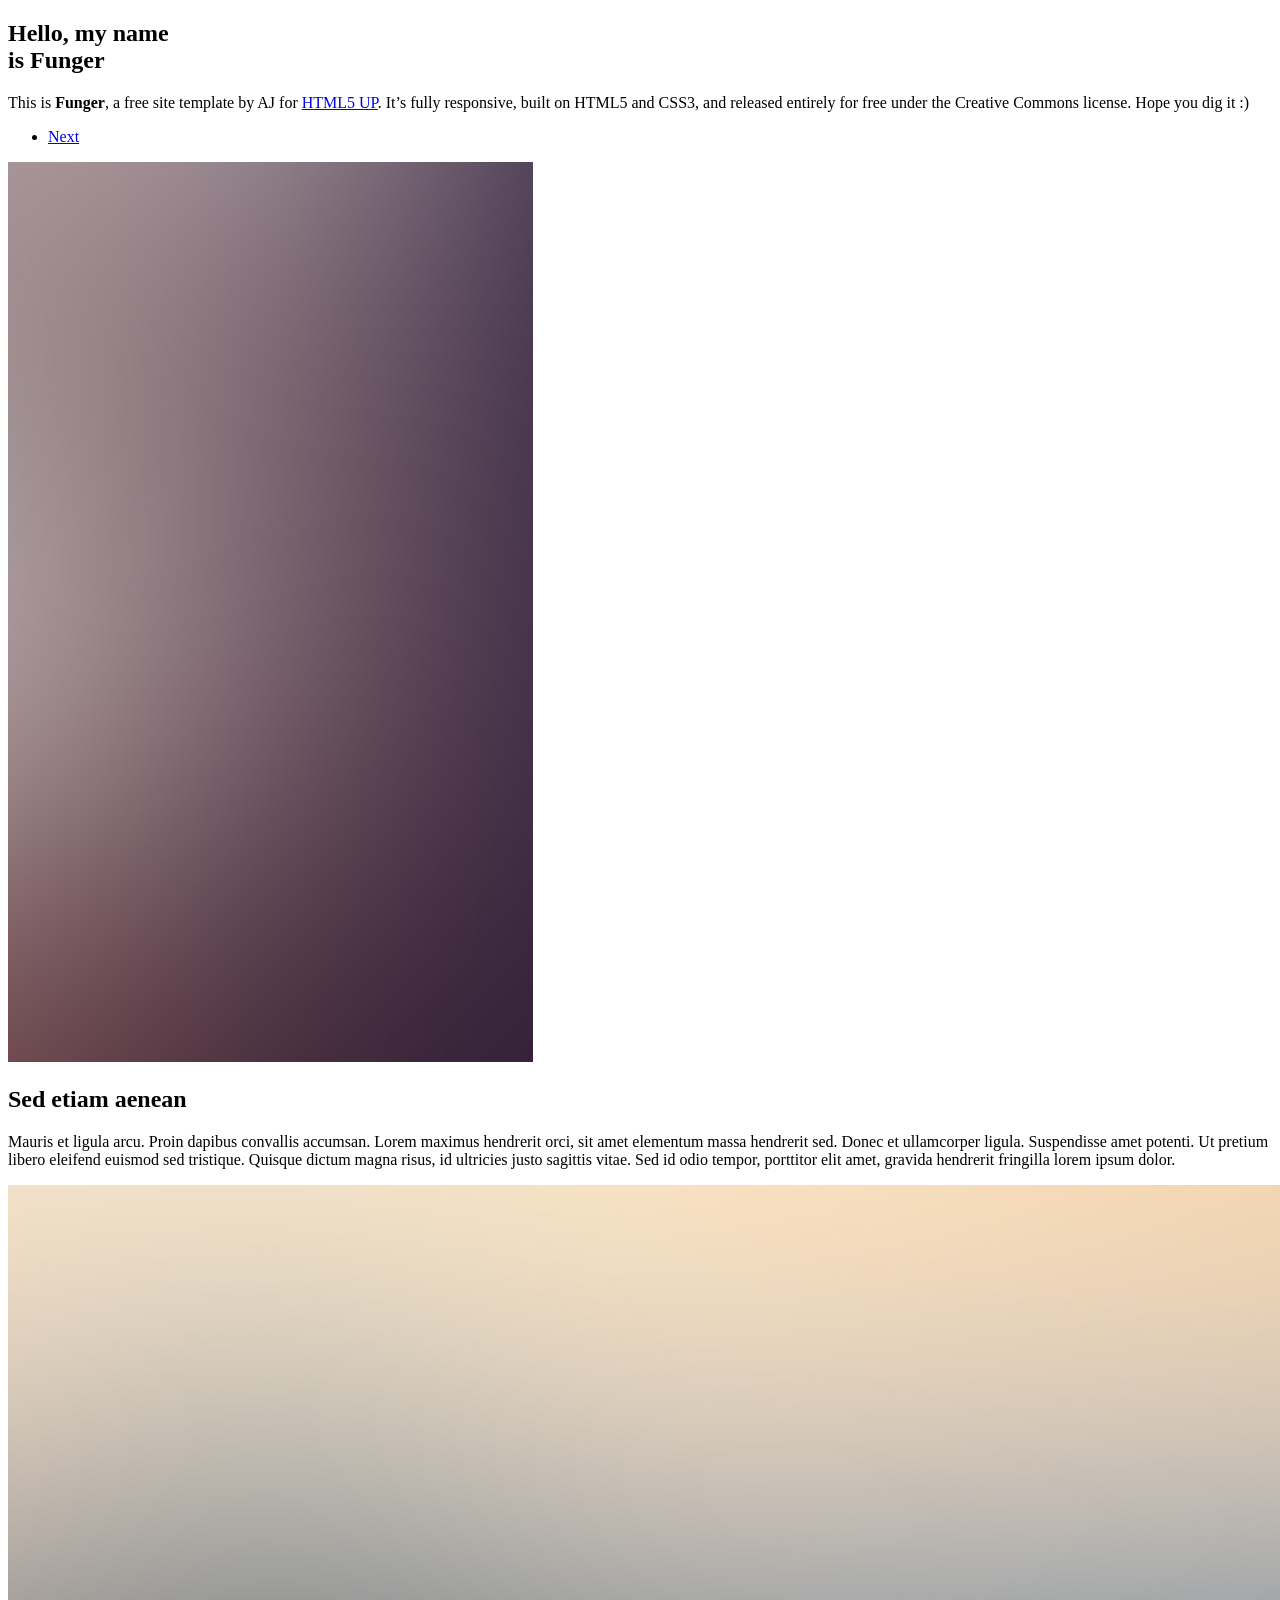
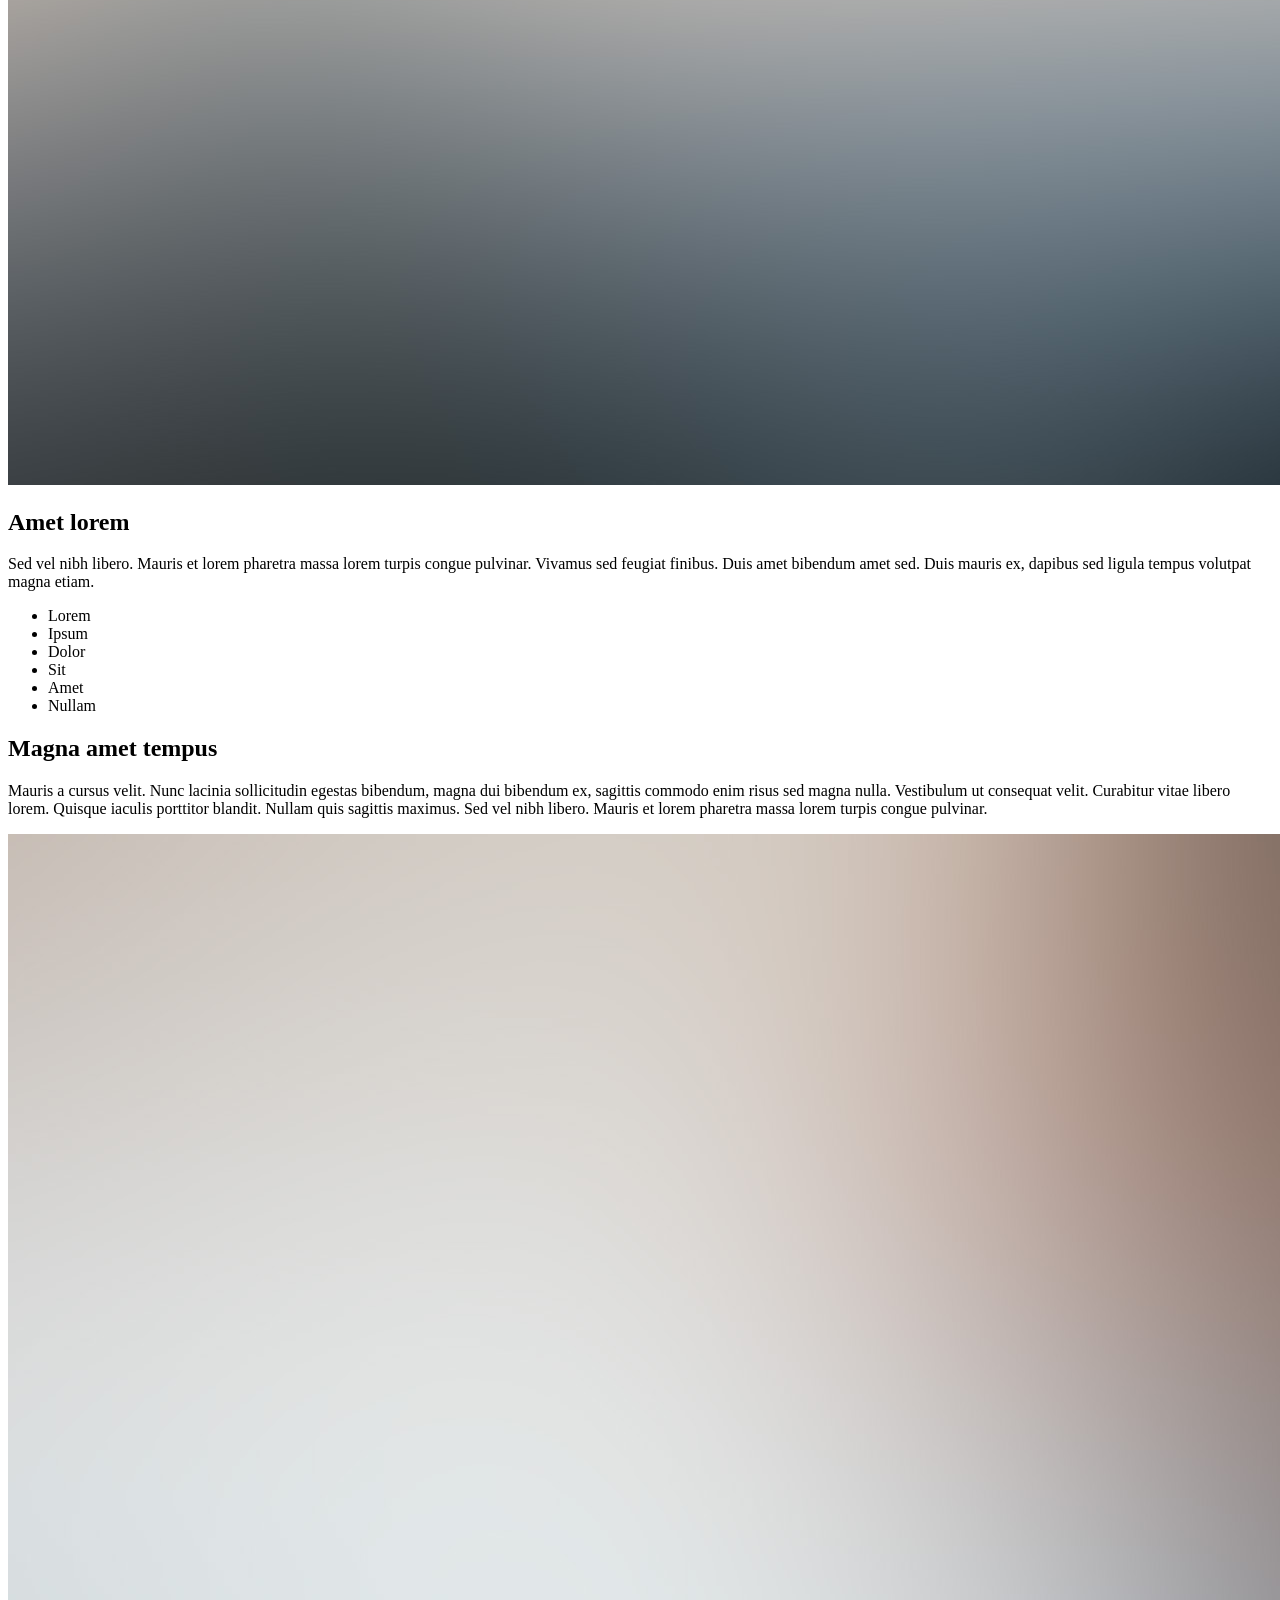
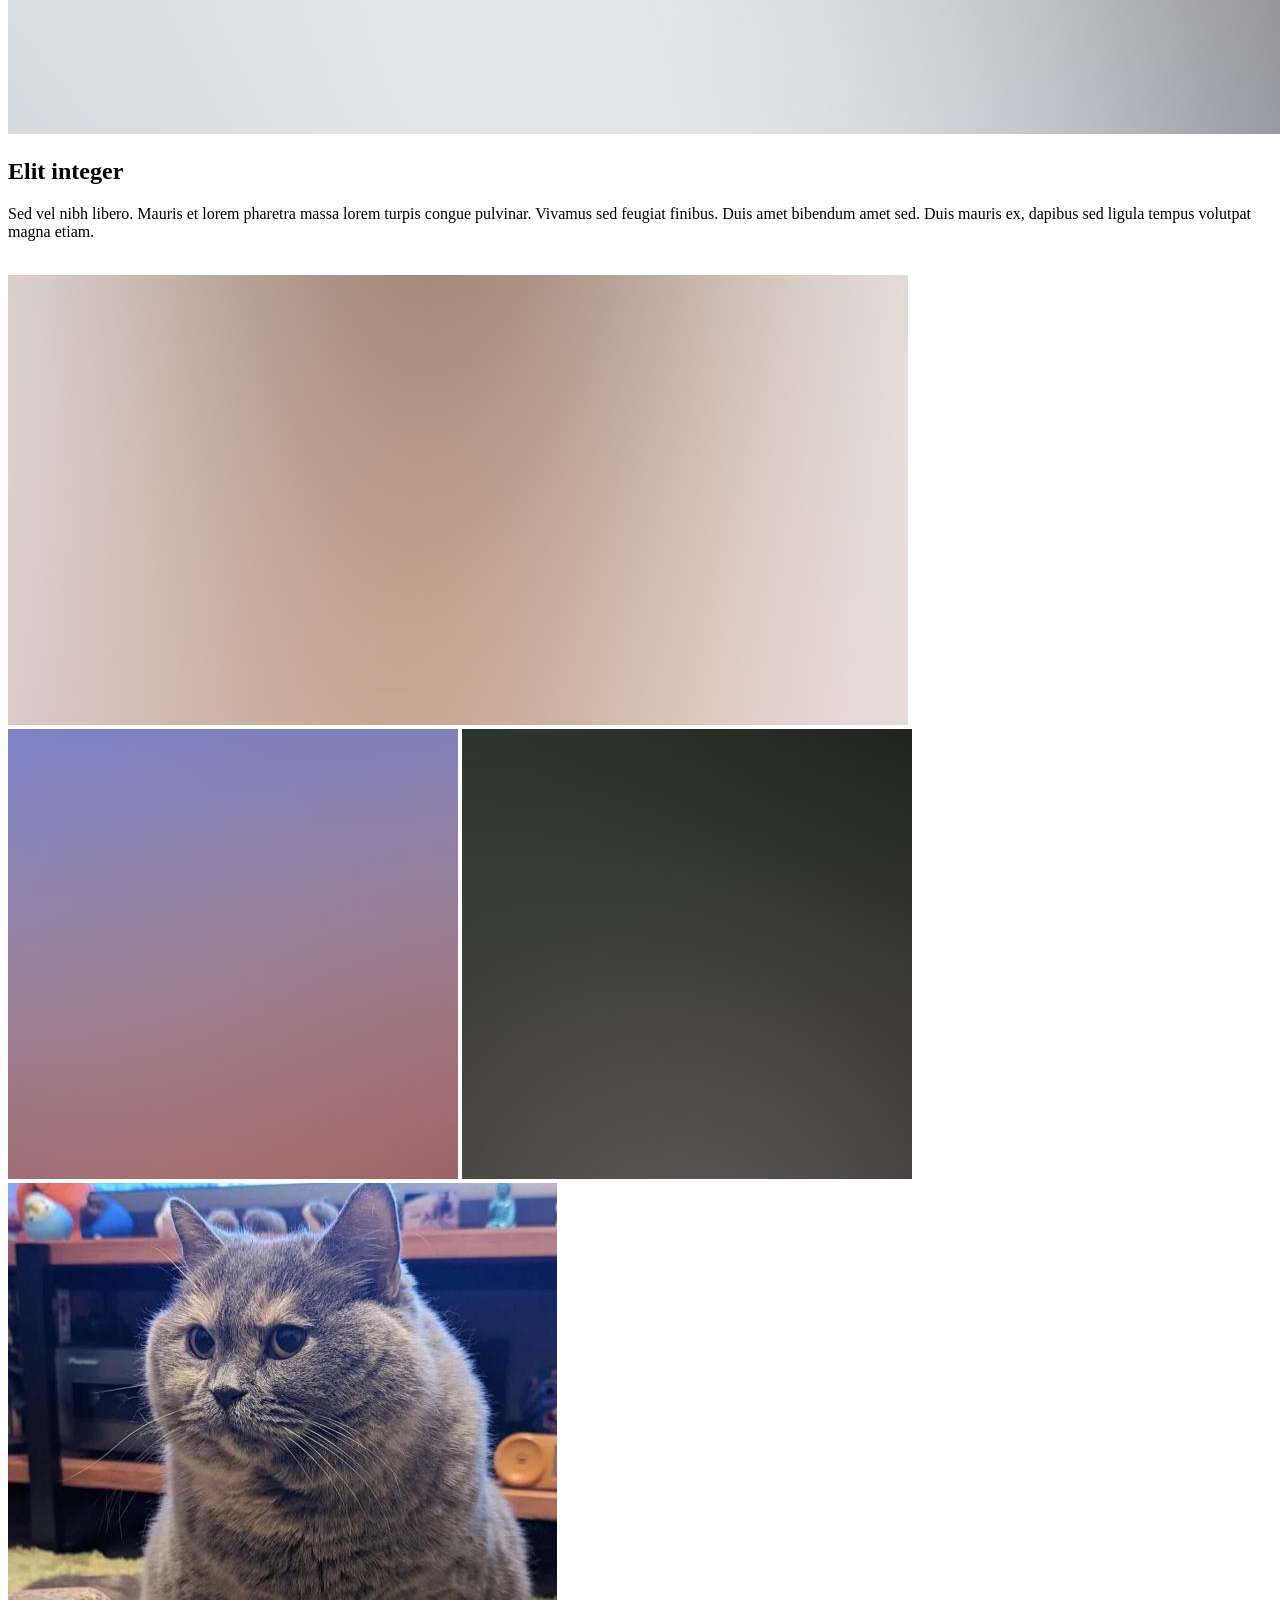
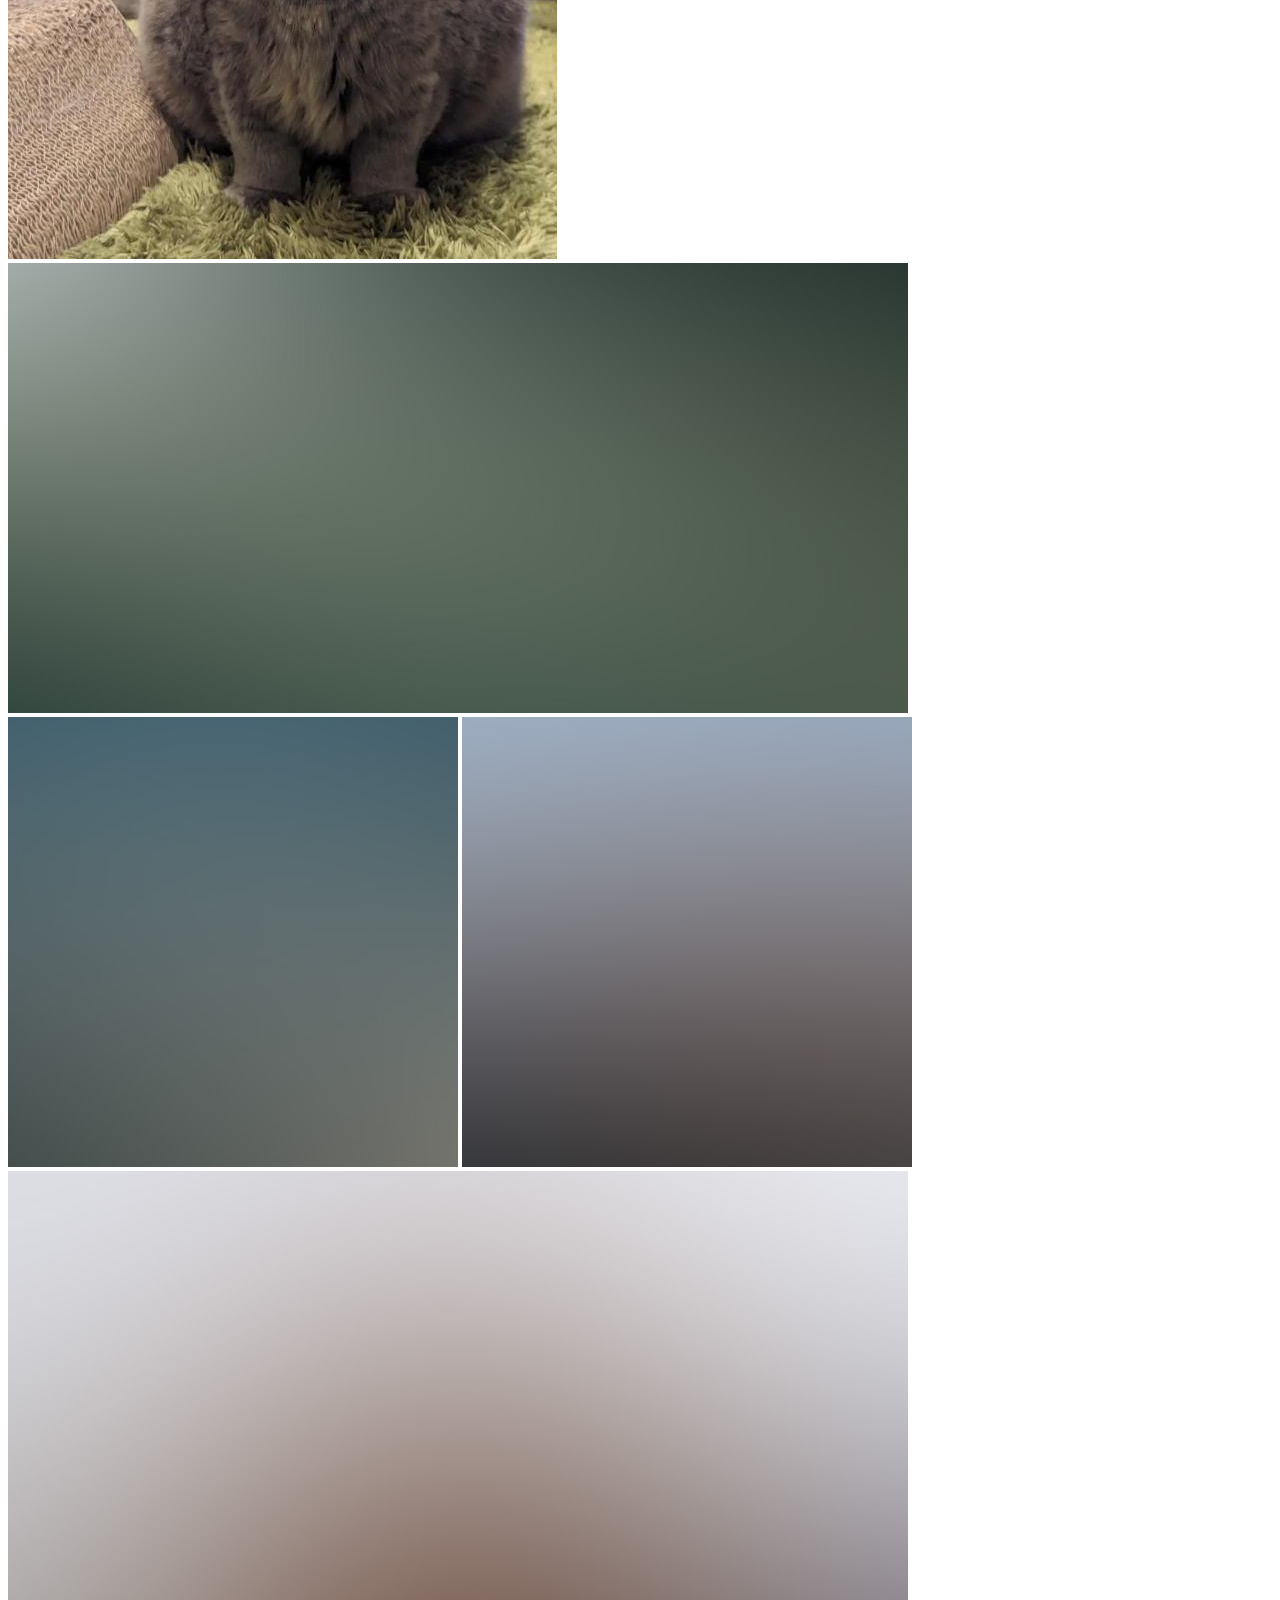
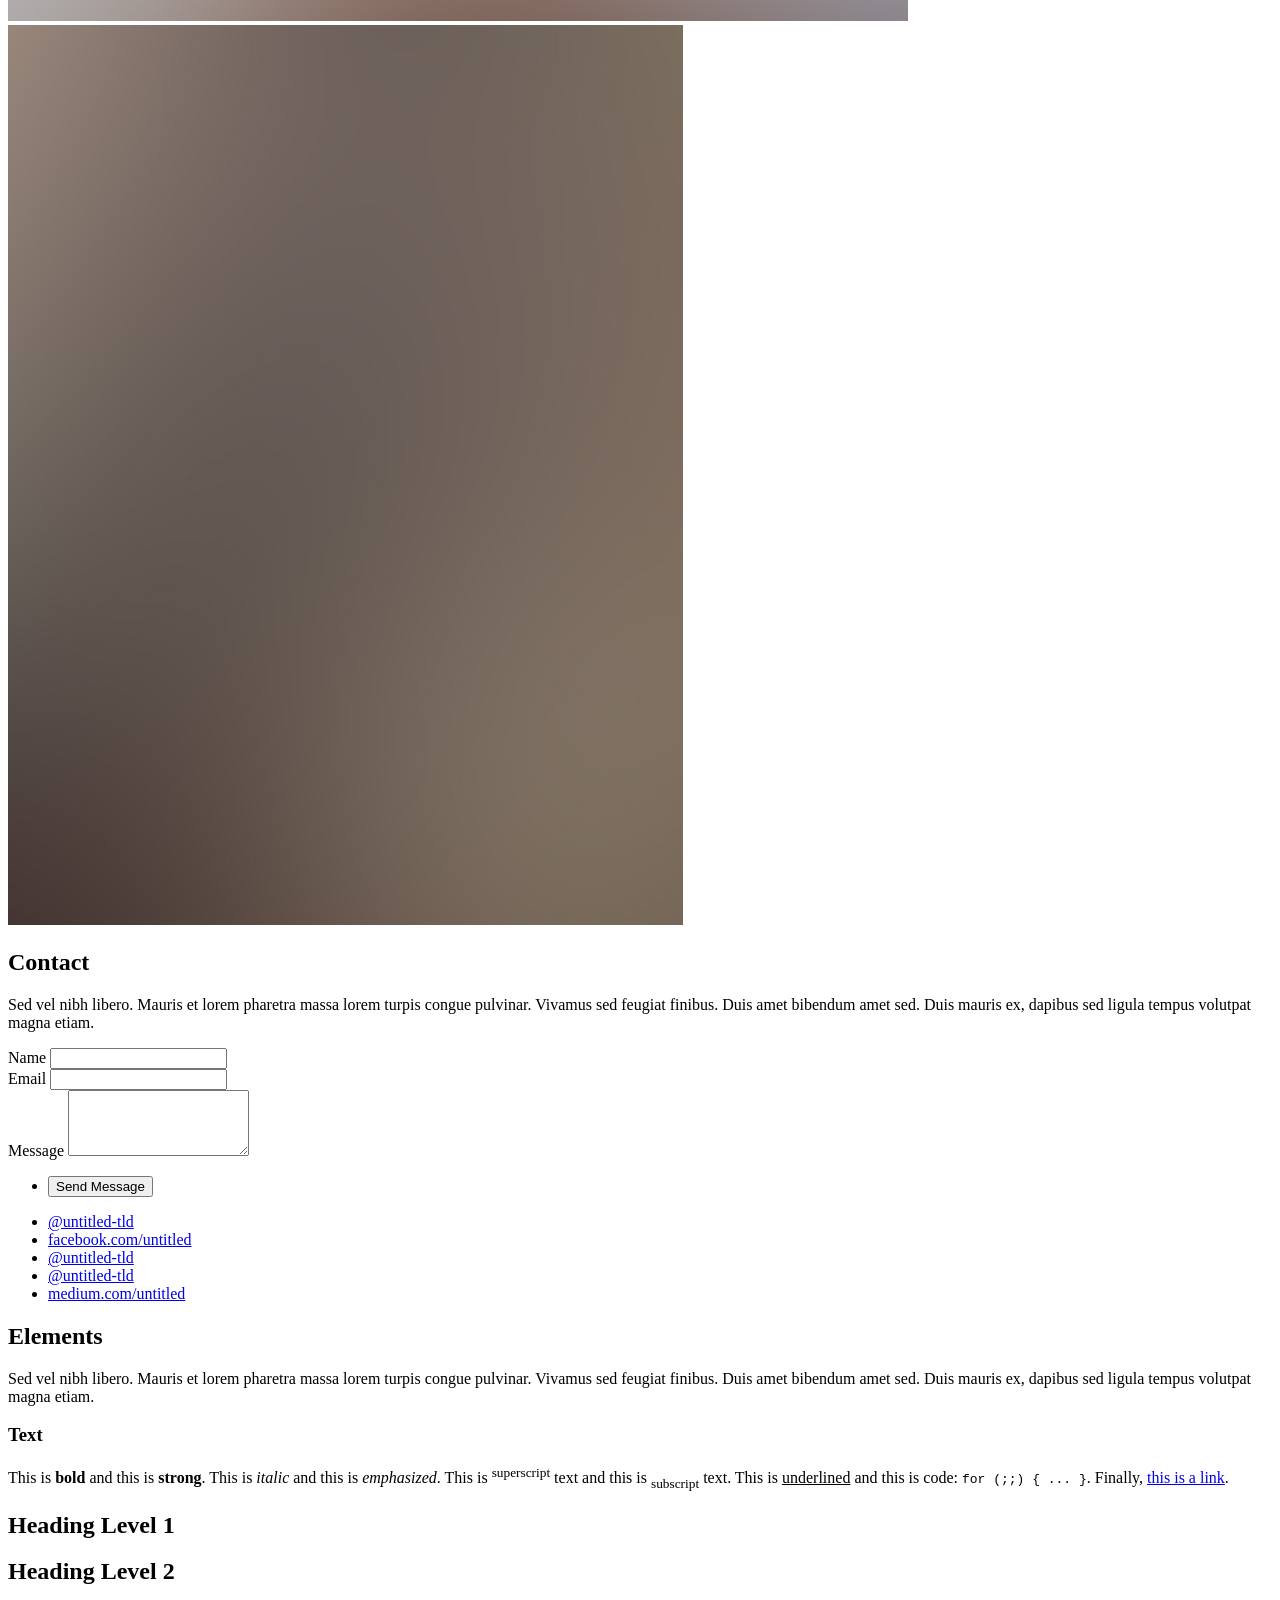
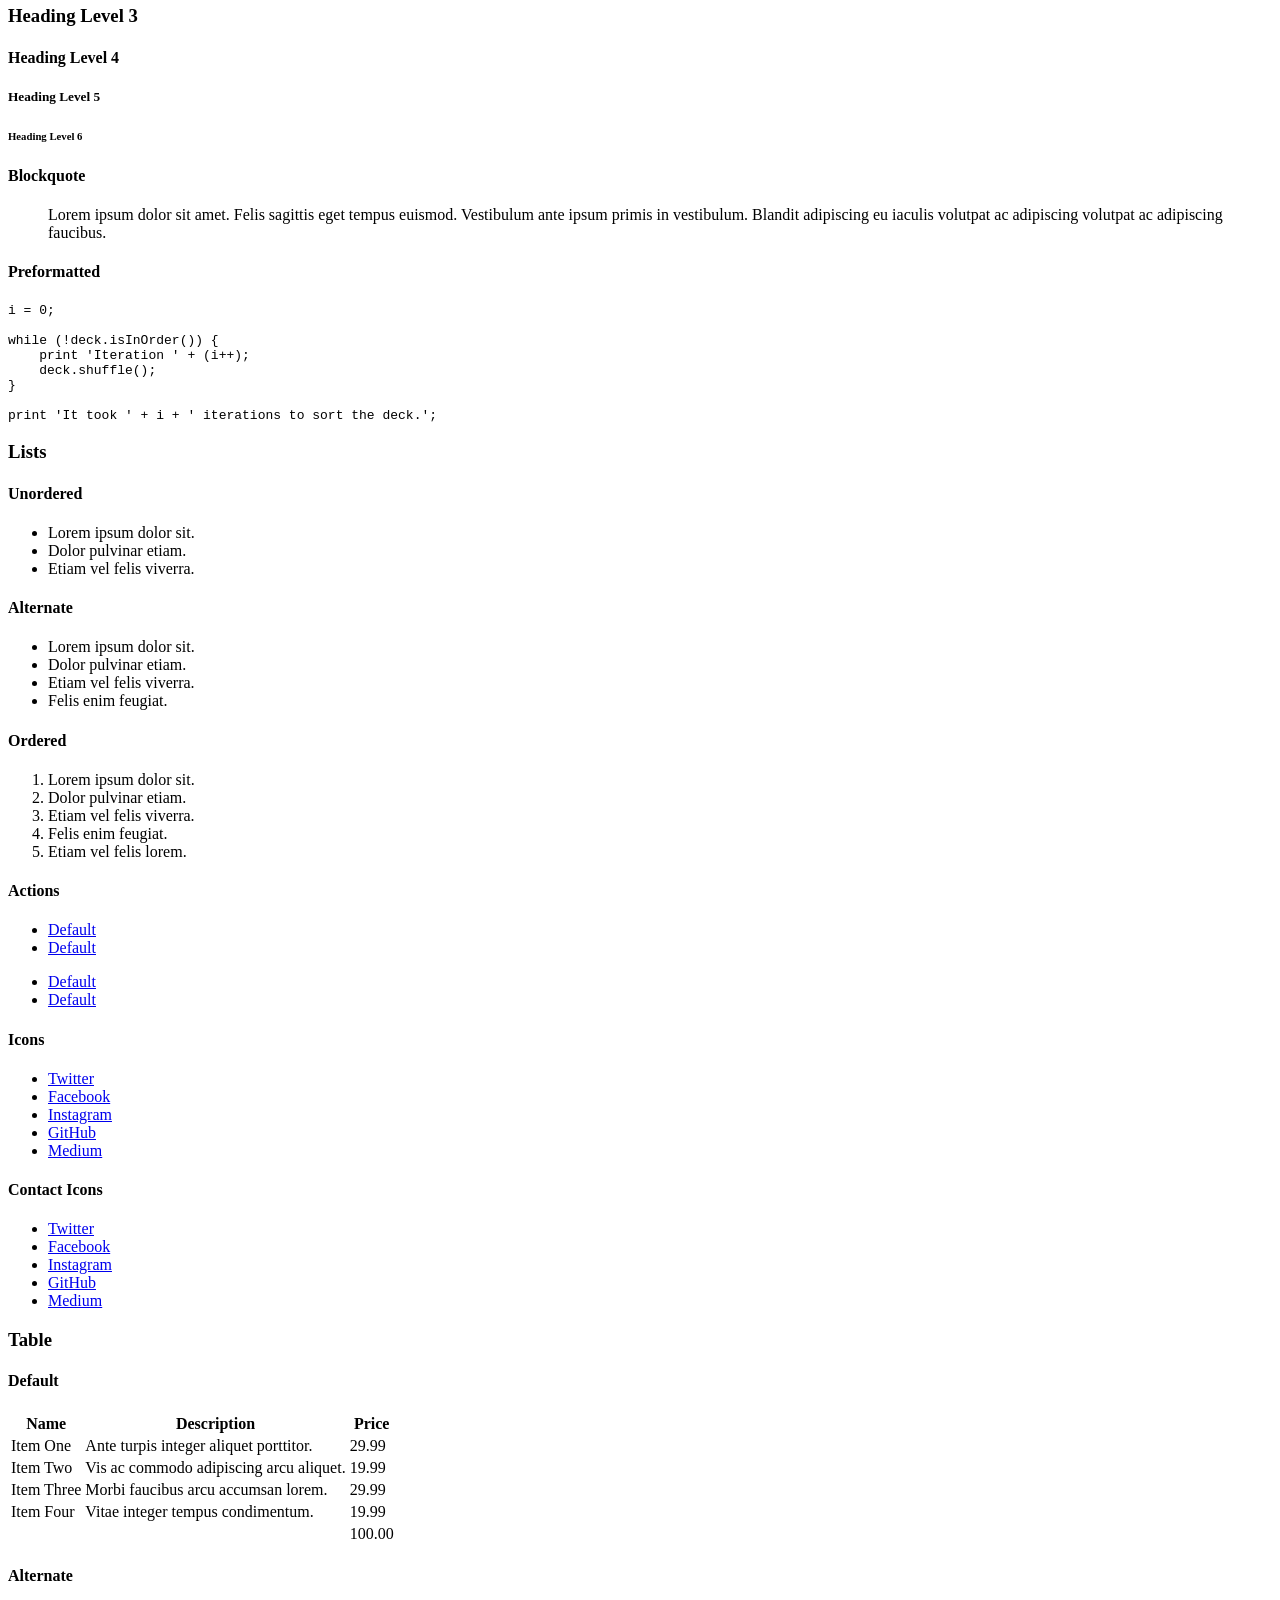
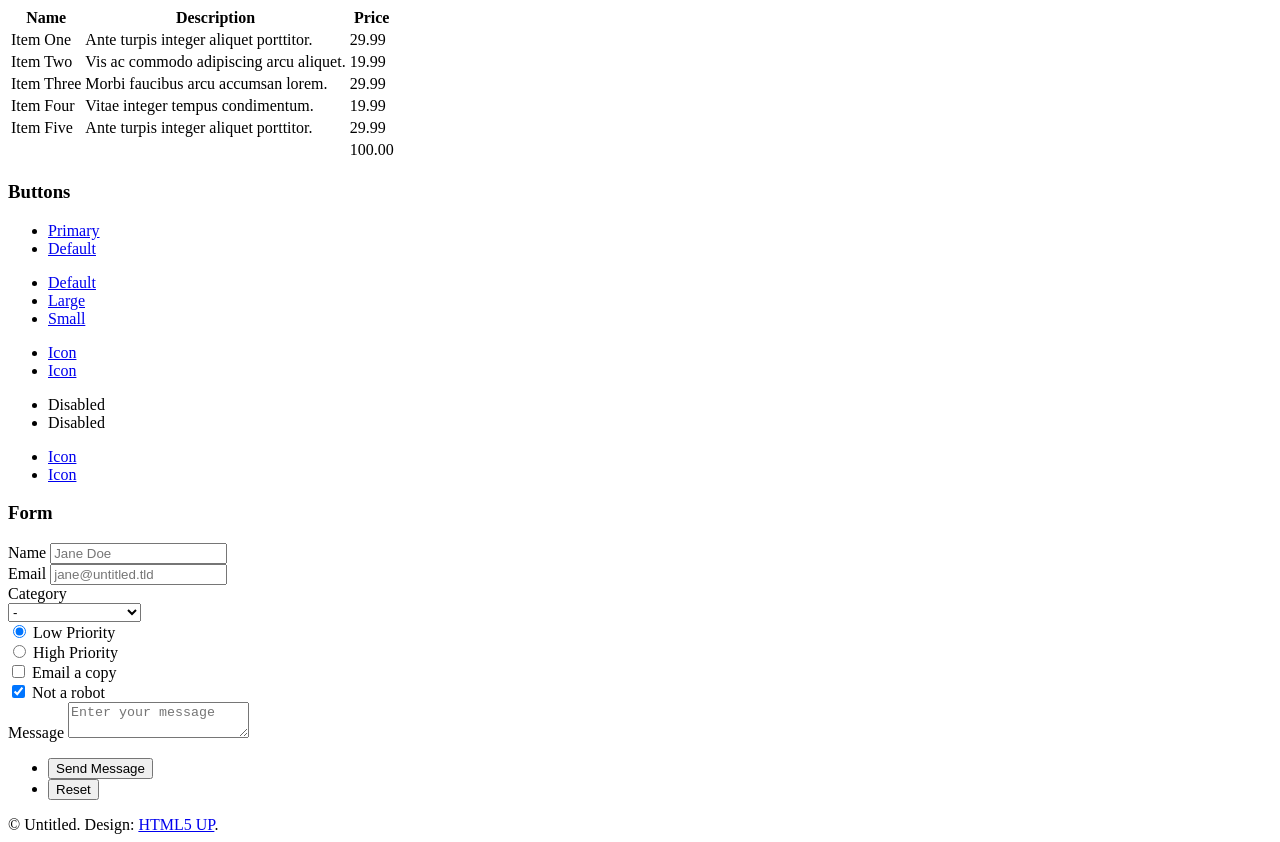
==== index.html @ 2e0101dc "Update index.html funger" ====
<!DOCTYPE HTML>
<!--
	Ethereal by HTML5 UP
	html5up.net | @ajlkn
	Free for personal and commercial use under the CCA 3.0 license (html5up.net/license)
-->
<html>
	<head>
		<title>Ethereal by HTML5 UP</title>
		<meta charset="utf-8" />
		<meta name="viewport" content="width=device-width, initial-scale=1, user-scalable=no" />
		<link rel="stylesheet" href="assets/css/main.css" />
		<noscript><link rel="stylesheet" href="assets/css/noscript.css" /></noscript>
	</head>
	<body class="is-preload">

		<!-- Page Wrapper -->
			<div id="page-wrapper">

				<!-- Wrapper -->
					<div id="wrapper">

						<!-- Panel (Banner) -->
							<section class="panel banner right">
								<div class="content color0 span-3-75">
									<h1 class="major">Hello, my name<br />
									is Funger</h1>
									<p>This is <strong>Funger</strong>, a free site template by AJ for <a href="https://html5up.net">HTML5 UP</a>. It’s fully responsive, built on HTML5 and CSS3, and released entirely for free under the Creative Commons license. Hope you dig it :)</p>
									<ul class="actions">
										<li><a href="#first" class="button primary color1 circle icon solid fa-angle-right">Next</a></li>
									</ul>
								</div>
								<div class="image filtered span-1-75" data-position="25% 25%">
									<img src="images/pic01.jpg" alt="" />
								</div>
							</section>

						<!-- Panel (Spotlight) -->
							<section class="panel spotlight medium right" id="first">
								<div class="content span-7">
									<h2 class="major">Sed etiam aenean</h2>
									<p>Mauris et ligula arcu. Proin dapibus convallis accumsan. Lorem maximus hendrerit orci, sit amet elementum massa hendrerit sed. Donec et ullamcorper ligula. Suspendisse amet potenti. Ut pretium libero eleifend euismod sed tristique. Quisque dictum magna risus, id ultricies justo sagittis vitae. Sed id odio tempor, porttitor elit amet, gravida hendrerit fringilla lorem ipsum dolor.</p>
								</div>
								<div class="image filtered tinted" data-position="top left">
									<img src="images/pic02.jpg" alt="" />
								</div>
							</section>

						<!-- Panel -->
							<section class="panel color1">
								<div class="intro joined">
									<h2 class="major">Amet lorem</h2>
									<p>Sed vel nibh libero. Mauris et lorem pharetra massa lorem turpis congue pulvinar. Vivamus sed feugiat finibus. Duis amet bibendum amet sed. Duis mauris ex, dapibus sed ligula tempus volutpat magna etiam.</p>
								</div>
								<div class="inner">
									<ul class="grid-icons three connected">
										<li><span class="icon fa-gem"><span class="label">Lorem</span></span></li>
										<li><span class="icon solid fa-camera-retro"><span class="label">Ipsum</span></span></li>
										<li><span class="icon solid fa-cog"><span class="label">Dolor</span></span></li>
										<li><span class="icon solid fa-paper-plane"><span class="label">Sit</span></span></li>
										<li><span class="icon solid fa-chart-bar"><span class="label">Amet</span></span></li>
										<li><span class="icon solid fa-code"><span class="label">Nullam</span></span></li>
									</ul>
								</div>
							</section>

						<!-- Panel (Spotlight) -->
							<section class="panel spotlight large left">
								<div class="content span-5">
									<h2 class="major">Magna amet tempus</h2>
									<p>Mauris a cursus velit. Nunc lacinia sollicitudin egestas bibendum, magna dui bibendum ex, sagittis commodo enim risus sed magna nulla. Vestibulum ut consequat velit. Curabitur vitae libero lorem. Quisque iaculis porttitor blandit. Nullam quis sagittis maximus. Sed vel nibh libero. Mauris et lorem pharetra massa lorem turpis congue pulvinar.</p>
								</div>
								<div class="image filtered tinted" data-position="top right">
									<img src="images/pic03.jpg" alt="" />
								</div>
							</section>

						<!-- Panel -->
							<section class="panel">
								<div class="intro color2">
									<h2 class="major">Elit integer</h2>
									<p>Sed vel nibh libero. Mauris et lorem pharetra massa lorem turpis congue pulvinar. Vivamus sed feugiat finibus. Duis amet bibendum amet sed. Duis mauris ex, dapibus sed ligula tempus volutpat magna etiam.</p>
								</div>
								<div class="gallery">
									<div class="group span-3">
										<a href="images/gallery/fulls/01.jpg" class="image filtered span-3" data-position="bottom"><img src="images/gallery/thumbs/01.jpg" alt="" /></a>
										<a href="images/gallery/fulls/02.jpg" class="image filtered span-1-5" data-position="center"><img src="images/gallery/thumbs/02.jpg" alt="" /></a>
										<a href="images/gallery/fulls/03.jpg" class="image filtered span-1-5" data-position="bottom"><img src="images/gallery/thumbs/03.jpg" alt="" /></a>
									</div>
									<a href="images/gallery/fulls/04.jpg" class="image filtered span-2-5" data-position="top"><img src="images/lug.jpg" alt="" /></a>
									<div class="group span-4-5">
										<a href="images/gallery/fulls/05.jpg" class="image filtered span-3" data-position="top"><img src="images/gallery/thumbs/05.jpg" alt="" /></a>
										<a href="images/gallery/fulls/06.jpg" class="image filtered span-1-5" data-position="center"><img src="images/gallery/thumbs/06.jpg" alt="" /></a>
										<a href="images/gallery/fulls/07.jpg" class="image filtered span-1-5" data-position="bottom"><img src="images/gallery/thumbs/07.jpg" alt="" /></a>
										<a href="images/gallery/fulls/08.jpg" class="image filtered span-3" data-position="top"><img src="images/gallery/thumbs/08.jpg" alt="" /></a>
									</div>
									<a href="images/gallery/fulls/09.jpg" class="image filtered span-2-5" data-position="right"><img src="images/gallery/thumbs/09.jpg" alt="" /></a>
								</div>
							</section>

						<!-- Panel -->
							<section class="panel color4-alt">
								<div class="intro color4">
									<h2 class="major">Contact</h2>
									<p>Sed vel nibh libero. Mauris et lorem pharetra massa lorem turpis congue pulvinar. Vivamus sed feugiat finibus. Duis amet bibendum amet sed. Duis mauris ex, dapibus sed ligula tempus volutpat magna etiam.</p>
								</div>
								<div class="inner columns divided">
									<div class="span-3-25">
										<form method="post" action="#">
											<div class="fields">
												<div class="field half">
													<label for="name">Name</label>
													<input type="text" name="name" id="name" />
												</div>
												<div class="field half">
													<label for="email">Email</label>
													<input type="email" name="email" id="email" />
												</div>
												<div class="field">
													<label for="message">Message</label>
													<textarea name="message" id="message" rows="4"></textarea>
												</div>
											</div>
											<ul class="actions">
												<li><input type="submit" value="Send Message" class="button primary" /></li>
											</ul>
										</form>
									</div>
									<div class="span-1-5">
										<ul class="contact-icons color1">
											<li class="icon brands fa-twitter"><a href="#">@untitled-tld</a></li>
											<li class="icon brands fa-facebook-f"><a href="#">facebook.com/untitled</a></li>
											<li class="icon brands fa-snapchat-ghost"><a href="#">@untitled-tld</a></li>
											<li class="icon brands fa-instagram"><a href="#">@untitled-tld</a></li>
											<li class="icon brands fa-medium-m"><a href="#">medium.com/untitled</a></li>
										</ul>
									</div>
								</div>
							</section>

						<!-- Panel -->
							<section class="panel color2-alt">
								<div class="intro color2">
									<h2 class="major">Elements</h2>
									<p>Sed vel nibh libero. Mauris et lorem pharetra massa lorem turpis congue pulvinar. Vivamus sed feugiat finibus. Duis amet bibendum amet sed. Duis mauris ex, dapibus sed ligula tempus volutpat magna etiam. </p>
								</div>
								<div class="inner columns aligned">
									<div class="span-2-75">

										<h3 class="major">Text</h3>
										<p>This is <b>bold</b> and this is <strong>strong</strong>. This is <i>italic</i> and this is <em>emphasized</em>.
										This is <sup>superscript</sup> text and this is <sub>subscript</sub> text.
										This is <u>underlined</u> and this is code: <code>for (;;) { ... }</code>. Finally, <a href="#">this is a link</a>.</p>

										<h1>Heading Level 1</h1>
										<h2>Heading Level 2</h2>
										<h3>Heading Level 3</h3>
										<h4>Heading Level 4</h4>
										<h5>Heading Level 5</h5>
										<h6>Heading Level 6</h6>

									</div>
									<div class="span-3">

										<h4>Blockquote</h4>
										<blockquote>Lorem ipsum dolor sit amet. Felis sagittis eget tempus euismod. Vestibulum ante ipsum primis in vestibulum. Blandit adipiscing eu iaculis volutpat ac adipiscing volutpat ac adipiscing faucibus.</blockquote>

										<h4>Preformatted</h4>
										<pre><code>i = 0;

while (!deck.isInOrder()) {
    print 'Iteration ' + (i++);
    deck.shuffle();
}

print 'It took ' + i + ' iterations to sort the deck.';</code></pre>

									</div>
									<div class="span-1-25">

										<h3 class="major">Lists</h3>

										<h4>Unordered</h4>
										<ul>
											<li>Lorem ipsum dolor sit.</li>
											<li>Dolor pulvinar etiam.</li>
											<li>Etiam vel felis viverra.</li>
										</ul>

										<h4>Alternate</h4>
										<ul class="alt">
											<li>Lorem ipsum dolor sit.</li>
											<li>Dolor pulvinar etiam.</li>
											<li>Etiam vel felis viverra.</li>
											<li>Felis enim feugiat.</li>
										</ul>

									</div>
									<div class="span-1-5">

										<h4>Ordered</h4>
										<ol>
											<li>Lorem ipsum dolor sit.</li>
											<li>Dolor pulvinar etiam.</li>
											<li>Etiam vel felis viverra.</li>
											<li>Felis enim feugiat.</li>
											<li>Etiam vel felis lorem.</li>
										</ol>

										<h4>Actions</h4>
										<ul class="actions">
											<li><a href="#" class="button primary color2">Default</a></li>
											<li><a href="#" class="button">Default</a></li>
										</ul>
										<ul class="actions stacked">
											<li><a href="#" class="button primary color2">Default</a></li>
											<li><a href="#" class="button">Default</a></li>
										</ul>

									</div>
									<div class="span-1-25">

										<h4>Icons</h4>
										<ul class="icons">
											<li><a href="#" class="icon brands fa-twitter"><span class="label">Twitter</span></a></li>
											<li><a href="#" class="icon brands fa-facebook-f"><span class="label">Facebook</span></a></li>
											<li><a href="#" class="icon brands fa-instagram"><span class="label">Instagram</span></a></li>
											<li><a href="#" class="icon brands fa-github"><span class="label">GitHub</span></a></li>
											<li><a href="#" class="icon brands fa-medium-m"><span class="label">Medium</span></a></li>
										</ul>

										<h4>Contact Icons</h4>
										<ul class="contact-icons color2">
											<li class="icon brands fa-twitter"><a href="#">Twitter</a></li>
											<li class="icon brands fa-facebook-f"><a href="#">Facebook</a></li>
											<li class="icon brands fa-instagram"><a href="#">Instagram</a></li>
											<li class="icon brands fa-github"><a href="#">GitHub</a></li>
											<li class="icon brands fa-medium-m"><a href="#">Medium</a></li>
										</ul>

									</div>
									<div class="span-3">
										<h3 class="major">Table</h3>
										<h4>Default</h4>
										<div class="table-wrapper">
											<table>
												<thead>
													<tr>
														<th>Name</th>
														<th>Description</th>
														<th>Price</th>
													</tr>
												</thead>
												<tbody>
													<tr>
														<td>Item One</td>
														<td>Ante turpis integer aliquet porttitor.</td>
														<td>29.99</td>
													</tr>
													<tr>
														<td>Item Two</td>
														<td>Vis ac commodo adipiscing arcu aliquet.</td>
														<td>19.99</td>
													</tr>
													<tr>
														<td>Item Three</td>
														<td> Morbi faucibus arcu accumsan lorem.</td>
														<td>29.99</td>
													</tr>
													<tr>
														<td>Item Four</td>
														<td>Vitae integer tempus condimentum.</td>
														<td>19.99</td>
													</tr>
												</tbody>
												<tfoot>
													<tr>
														<td colspan="2"></td>
														<td>100.00</td>
													</tr>
												</tfoot>
											</table>
										</div>
									</div>
									<div class="span-3">
										<h4>Alternate</h4>
										<div class="table-wrapper">
											<table class="alt">
												<thead>
													<tr>
														<th>Name</th>
														<th>Description</th>
														<th>Price</th>
													</tr>
												</thead>
												<tbody>
													<tr>
														<td>Item One</td>
														<td>Ante turpis integer aliquet porttitor.</td>
														<td>29.99</td>
													</tr>
													<tr>
														<td>Item Two</td>
														<td>Vis ac commodo adipiscing arcu aliquet.</td>
														<td>19.99</td>
													</tr>
													<tr>
														<td>Item Three</td>
														<td> Morbi faucibus arcu accumsan lorem.</td>
														<td>29.99</td>
													</tr>
													<tr>
														<td>Item Four</td>
														<td>Vitae integer tempus condimentum.</td>
														<td>19.99</td>
													</tr>
													<tr>
														<td>Item Five</td>
														<td>Ante turpis integer aliquet porttitor.</td>
														<td>29.99</td>
													</tr>
												</tbody>
												<tfoot>
													<tr>
														<td colspan="2"></td>
														<td>100.00</td>
													</tr>
												</tfoot>
											</table>
										</div>
									</div>
									<div class="span-2-25">
										<h3 class="major">Buttons</h3>
										<ul class="actions">
											<li><a href="#" class="button primary color2">Primary</a></li>
											<li><a href="#" class="button">Default</a></li>
										</ul>
										<ul class="actions">
											<li><a href="#" class="button">Default</a></li>
											<li><a href="#" class="button large">Large</a></li>
											<li><a href="#" class="button small">Small</a></li>
										</ul>
										<ul class="actions">
											<li><a href="#" class="button primary color2 icon solid fa-cog">Icon</a></li>
											<li><a href="#" class="button icon fa-gem">Icon</a></li>
										</ul>
										<ul class="actions">
											<li><span class="button primary color2 disabled">Disabled</span></li>
											<li><span class="button disabled">Disabled</span></li>
										</ul>
										<ul class="actions">
											<li><a href="#" class="button primary color2 circle icon solid fa-cog">Icon</a></li>
											<li><a href="#" class="button circle icon fa-gem">Icon</a></li>
										</ul>
									</div>
									<div class="span-4-5">
										<h3 class="major">Form</h3>
										<form method="post" action="#">
											<div class="fields">
												<div class="field third">
													<label for="demo-name">Name</label>
													<input type="text" name="demo-name" id="demo-name" value="" placeholder="Jane Doe" />
												</div>
												<div class="field third">
													<label for="demo-email">Email</label>
													<input type="email" name="demo-email" id="demo-email" value="" placeholder="jane@untitled.tld" />
												</div>
												<div class="field third">
													<label for="demo-category">Category</label>
													<div class="select-wrapper">
														<select name="demo-category" id="demo-category">
															<option value="">-</option>
															<option value="1">Manufacturing</option>
															<option value="1">Shipping</option>
															<option value="1">Administration</option>
															<option value="1">Human Resources</option>
														</select>
													</div>
												</div>
												<div class="field quarter">
													<input type="radio" id="demo-priority-low" name="demo-priority" class="color2" checked />
													<label for="demo-priority-low">Low Priority</label>
												</div>
												<div class="field quarter">
													<input type="radio" id="demo-priority-high" name="demo-priority" class="color2" />
													<label for="demo-priority-high">High Priority</label>
												</div>
												<div class="field quarter">
													<input type="checkbox" id="demo-copy" name="demo-copy" class="color2" />
													<label for="demo-copy">Email a copy</label>
												</div>
												<div class="field quarter">
													<input type="checkbox" id="demo-human" name="demo-human" class="color2" checked />
													<label for="demo-human">Not a robot</label>
												</div>
												<div class="field">
													<label for="demo-message">Message</label>
													<textarea name="demo-message" id="demo-message" placeholder="Enter your message" rows="2"></textarea>
												</div>
											</div>
											<ul class="actions">
												<li><input type="submit" value="Send Message" class="primary color2" /></li>
												<li><input type="reset" value="Reset" /></li>
											</ul>
										</form>
									</div>
								</div>
							</section>

						<!-- Copyright -->
							<div class="copyright">&copy; Untitled. Design: <a href="https://html5up.net">HTML5 UP</a>.</div>

					</div>

			</div>

		<!-- Scripts -->
			<script src="assets/js/jquery.min.js"></script>
			<script src="assets/js/browser.min.js"></script>
			<script src="assets/js/breakpoints.min.js"></script>
			<script src="assets/js/main.js"></script>

	</body>
</html>
---- assets/css/main.css ----
@import url(fontawesome-all.min.css);
@import url("https://fonts.googleapis.com/css?family=Source+Sans+Pro:300,400,300i,400i");

/*
	Ethereal by HTML5 UP
	html5up.net | @ajlkn
	Free for personal and commercial use under the CCA 3.0 license (html5up.net/license)
*/

html, body, div, span, applet, object,
iframe, h1, h2, h3, h4, h5, h6, p, blockquote,
pre, a, abbr, acronym, address, big, cite,
code, del, dfn, em, img, ins, kbd, q, s, samp,
small, strike, strong, sub, sup, tt, var, b,
u, i, center, dl, dt, dd, ol, ul, li, fieldset,
form, label, legend, table, caption, tbody,
tfoot, thead, tr, th, td, article, aside,
canvas, details, embed, figure, figcaption,
footer, header, hgroup, menu, nav, output, ruby,
section, summary, time, mark, audio, video {
	margin: 0;
	padding: 0;
	border: 0;
	font-size: 100%;
	font: inherit;
	vertical-align: baseline;}

article, aside, details, figcaption, figure,
footer, header, hgroup, menu, nav, section {
	display: block;}

body {
	line-height: 1;
}

ol, ul {
	list-style: none;
}

blockquote, q {
	quotes: none;
}

	blockquote:before, blockquote:after, q:before, q:after {
		content: '';
		content: none;
	}

table {
	border-collapse: collapse;
	border-spacing: 0;
}

body {
	-webkit-text-size-adjust: none;
}

mark {
	background-color: transparent;
	color: inherit;
}

input::-moz-focus-inner {
	border: 0;
	padding: 0;
}

input, select, textarea {
	-moz-appearance: none;
	-webkit-appearance: none;
	-ms-appearance: none;
	appearance: none;
}

/* Page */

	@-moz-keyframes load-spinner {
		0% {
			-moz-transform: rotate(0deg);
			-webkit-transform: rotate(0deg);
			-ms-transform: rotate(0deg);
			transform: rotate(0deg);
		}

		100% {
			-moz-transform: rotate(360deg);
			-webkit-transform: rotate(360deg);
			-ms-transform: rotate(360deg);
			transform: rotate(360deg);
		}
	}

	@-webkit-keyframes load-spinner {
		0% {
			-moz-transform: rotate(0deg);
			-webkit-transform: rotate(0deg);
			-ms-transform: rotate(0deg);
			transform: rotate(0deg);
		}

		100% {
			-moz-transform: rotate(360deg);
			-webkit-transform: rotate(360deg);
			-ms-transform: rotate(360deg);
			transform: rotate(360deg);
		}
	}

	@-ms-keyframes load-spinner {
		0% {
			-moz-transform: rotate(0deg);
			-webkit-transform: rotate(0deg);
			-ms-transform: rotate(0deg);
			transform: rotate(0deg);
		}

		100% {
			-moz-transform: rotate(360deg);
			-webkit-transform: rotate(360deg);
			-ms-transform: rotate(360deg);
			transform: rotate(360deg);
		}
	}

	@keyframes load-spinner {
		0% {
			-moz-transform: rotate(0deg);
			-webkit-transform: rotate(0deg);
			-ms-transform: rotate(0deg);
			transform: rotate(0deg);
		}

		100% {
			-moz-transform: rotate(360deg);
			-webkit-transform: rotate(360deg);
			-ms-transform: rotate(360deg);
			transform: rotate(360deg);
		}
	}

	@-ms-viewport {
		width: device-width;
	}

	html {
		width: 100%;
		height: 100%;
	}

	html {
		box-sizing: border-box;
	}

	*, *:before, *:after {
		box-sizing: inherit;
	}

	body {
		display: -moz-flex;
		display: -webkit-flex;
		display: -ms-flex;
		display: flex;
		-moz-align-items: center;
		-webkit-align-items: center;
		-ms-align-items: center;
		align-items: center;
		-moz-justify-content: -moz-flex-start;
		-webkit-justify-content: -webkit-flex-start;
		-ms-justify-content: -ms-flex-start;
		justify-content: flex-start;
		-ms-overflow-style: scrollbar;
		width: 100%;
		height: 100%;
		min-height: 30rem;
		overflow: hidden;
	}

		body:before {
			-moz-animation: load-spinner 1s infinite linear;
			-webkit-animation: load-spinner 1s infinite linear;
			-ms-animation: load-spinner 1s infinite linear;
			animation: load-spinner 1s infinite linear;
			-moz-transition: opacity 0.25s ease;
			-webkit-transition: opacity 0.25s ease;
			-ms-transition: opacity 0.25s ease;
			transition: opacity 0.25s ease;
			-moz-transition-delay: 0s;
			-webkit-transition-delay: 0s;
			-ms-transition-delay: 0s;
			transition-delay: 0s;
			pointer-events: none;
			content: '';
			display: block;
			position: absolute;
			top: 50%;
			left: 50%;
			width: 4rem;
			height: 4rem;
			margin: -2rem 0 0 -2rem;
			background-image: url("data:image/svg+xml;charset=utf8,%3Csvg xmlns='http://www.w3.org/2000/svg' xmlns:xlink='http://www.w3.org/1999/xlink' width='96px' height='96px' viewBox='0 0 96 96' zoomAndPan='disable'%3E%3Cstyle%3Ecircle %7Bfill: transparent%3B stroke: %232e2b37%3B stroke-width: 1.5px%3B %7D%3C/style%3E%3Cdefs%3E%3CclipPath id='corner'%3E%3Cpolygon points='0,0 48,0 48,48 96,48 96,96 0,96' /%3E%3C/clipPath%3E%3C/defs%3E%3Cg clip-path='url(%23corner)'%3E%3Ccircle cx='48' cy='48' r='32'/%3E%3C/g%3E%3C/svg%3E");
			background-position: center;
			background-repeat: no-repeat;
			background-size: 4rem;
			opacity: 0;
		}

		body:after {
			pointer-events: none;
			content: '';
			display: block;
			position: fixed;
			top: 0;
			left: 0;
			width: 100%;
			height: 100%;
			z-index: -1;
			background-attachment: fixed;
			background-color: #e1e6e1;
			background-image: url("../../images/overlay.png"), url("../../images/bg.jpg");
			background-repeat: repeat, repeat-x;
			background-size: 128px 128px, cover;
		}

		body.is-preload *, body.is-preload *:before, body.is-preload *:after {
			-moz-animation: none !important;
			-webkit-animation: none !important;
			-ms-animation: none !important;
			animation: none !important;
			-moz-transition: none !important;
			-webkit-transition: none !important;
			-ms-transition: none !important;
			transition: none !important;
		}

		body.is-preload:before {
			-moz-transition: opacity 1s ease;
			-webkit-transition: opacity 1s ease;
			-ms-transition: opacity 1s ease;
			transition: opacity 1s ease;
			-moz-transition-delay: 0.75s;
			-webkit-transition-delay: 0.75s;
			-ms-transition-delay: 0.75s;
			transition-delay: 0.75s;
			opacity: 0.25;
		}

	@media screen and (max-width: 736px) {

		html {
			height: auto;
		}

		body {
			height: auto;
			overflow-x: hidden;
			overflow-y: auto;
		}

	}

	@media screen and (max-width: 480px) {

		html, body {
			min-width: 320px;
		}

	}

/* Typography */

	html {
		font-size: 18pt;
		font-size: 1vmax;
	}

		@media screen and (max-width: 1680px) {

			html {
				font-size: 12pt;
				font-size: 1.1vmax;
			}

		}

		@media screen and (max-width: 1280px) {

			html {
				font-size: 11pt;
				font-size: 1.5vmax;
			}

		}

	body, input, select, textarea {
		color: rgba(255, 255, 255, 0.75);
		font-family: "Source Sans Pro", Helvetica, sans-serif;
		font-size: 1rem;
		font-weight: 300;
		line-height: 1.65;
	}

	a {
		-moz-transition: color 0.2s ease-in-out, border-bottom-color 0.2s ease-in-out;
		-webkit-transition: color 0.2s ease-in-out, border-bottom-color 0.2s ease-in-out;
		-ms-transition: color 0.2s ease-in-out, border-bottom-color 0.2s ease-in-out;
		transition: color 0.2s ease-in-out, border-bottom-color 0.2s ease-in-out;
		color: inherit;
		border-bottom: dotted 1px;
		text-decoration: none;
	}

		a:hover {
			border-bottom-color: transparent;
			color: #ffe4b4;
		}

	strong, b {
		color: rgba(255, 255, 255, 0.875);
		font-weight: 400;
	}

	em, i {
		font-style: italic;
	}

	p {
		margin: 0 0 1.5rem 0;
	}

		body.is-ie p {
			width: 100%;
		}

	h1, h2, h3, h4, h5, h6 {
		color: rgba(255, 255, 255, 0.875);
		font-family: Arial, Helvetica, sans-serif;
		font-weight: 700;
		line-height: 1.3;
		margin: 0 0 0.75rem 0;
		letter-spacing: -0.05em;
	}

		h1 a, h2 a, h3 a, h4 a, h5 a, h6 a {
			color: inherit;
			text-decoration: none;
		}

	h1.major, h2.major, h3.major {
		position: relative;
	}

		h1.major:after, h2.major:after, h3.major:after {
			content: '';
			position: absolute;
			left: 0;
			width: 3.5rem;
			height: 0.1rem;
			background-color: rgba(255, 255, 255, 0.25);
		}

	h1 {
		font-size: 3rem;
		line-height: 1.2;
	}

		h1.major {
			margin: 0 0 2.625rem 0;
		}

			h1.major:after {
				bottom: -1.325rem;
			}

	h2 {
		font-size: 1.75rem;
		line-height: 1.2;
	}

		h2.major {
			margin: 0 0 1.9875rem 0;
		}

			h2.major:after {
				bottom: -1.2rem;
			}

	h3 {
		font-size: 1.325rem;
	}

		h3.major {
			margin: 0 0 1.875rem 0;
		}

			h3.major:after {
				bottom: -0.75rem;
			}

	h4 {
		font-size: 1rem;
	}

	h5 {
		font-size: 0.9rem;
	}

	h6 {
		font-size: 0.7rem;
	}

	sub {
		font-size: 0.8rem;
		position: relative;
		top: 0.5rem;
	}

	sup {
		font-size: 0.8rem;
		position: relative;
		top: -0.5rem;
	}

	blockquote {
		border-left: solid 0.25rem rgba(255, 255, 255, 0.25);
		font-style: italic;
		margin: 0 0 1.5rem 0;
		padding: 0.375rem 0 0.375rem 1.5rem;
	}

	code {
		background: rgba(255, 255, 255, 0.075);
		border-radius: 0.25rem;
		font-family: "Courier New", monospace;
		font-size: 0.8rem;
		margin: 0 0.25rem;
		padding: 0.25rem 0.65rem;
	}

	pre {
		-webkit-overflow-scrolling: touch;
		font-family: "Courier New", monospace;
		font-size: 0.8rem;
		margin: 0 0 1.5rem 0;
		white-space: pre-wrap;
	}

		pre code {
			display: block;
			line-height: 1.625;
			padding: 1rem 1.5rem;
			overflow-x: auto;
			margin: 0;
		}

	hr {
		border: 0;
		border-bottom: solid 2px rgba(255, 255, 255, 0.25);
		margin: 1.875rem 0;
	}

	.align-left {
		text-align: left;
	}

	.align-center {
		text-align: center;
	}

	.align-right {
		text-align: right;
	}

	@media screen and (max-width: 736px) {

		html {
			font-size: 12pt;
		}

		h1 {
			font-size: 2.25rem;
			line-height: 1.2;
		}

			h1.major {
				margin: 0 0 2.625rem 0;
			}

				h1.major:after {
					bottom: -1.325rem;
				}

		h2 {
			font-size: 1.5rem;
			line-height: 1.2;
		}

			h2.major {
				margin: 0 0 1.9875rem 0;
			}

				h2.major:after {
					bottom: -1.2rem;
				}

		h3 {
			font-size: 1rem;
		}

			h3.major {
				margin: 0 0 1.875rem 0;
			}

				h3.major:after {
					bottom: -0.75rem;
				}

		h4 {
			font-size: 1rem;
		}

		h5 {
			font-size: 0.9rem;
		}

		h6 {
			font-size: 0.7rem;
		}

		h1 br, h2 br, h3 br, h4 br, h5 br, h6 br {
			display: none;
		}

	}

	@media screen and (max-width: 360px) {

		html {
			font-size: 11pt;
		}

	}

/* Form */

	form {
		margin: 0 0 1.5rem 0;
	}

		form > :last-child {
			margin-bottom: 0;
		}

		form > .fields {
			display: -moz-flex;
			display: -webkit-flex;
			display: -ms-flex;
			display: flex;
			-moz-flex-wrap: wrap;
			-webkit-flex-wrap: wrap;
			-ms-flex-wrap: wrap;
			flex-wrap: wrap;
			width: calc(100% + 3rem);
			margin: -1.5rem 0 1.5rem -1.5rem;
		}

			form > .fields > .field {
				-moz-flex-grow: 0;
				-webkit-flex-grow: 0;
				-ms-flex-grow: 0;
				flex-grow: 0;
				-moz-flex-shrink: 0;
				-webkit-flex-shrink: 0;
				-ms-flex-shrink: 0;
				flex-shrink: 0;
				padding: 1.5rem 0 0 1.5rem;
				width: calc(100% - 1.5rem);
			}

				form > .fields > .field.half {
					width: calc(50% - 0.75rem);
				}

				form > .fields > .field.third {
					width: calc(100%/3 - 0.5rem);
				}

				form > .fields > .field.quarter {
					width: calc(25% - 0.375rem);
				}

		@media screen and (max-width: 736px) {

			form > .fields {
				width: calc(100% + 2.25rem);
				margin: -1.125rem 0 1.5rem -1.125rem;
			}

				form > .fields > .field {
					padding: 1.125rem 0 0 1.125rem;
					width: calc(100% - 1.125rem);
				}

					form > .fields > .field.half {
						width: calc(100% - 1.125rem);
					}

					form > .fields > .field.third {
						width: calc(100% - 1.125rem);
					}

					form > .fields > .field.quarter {
						width: calc(100% - 1.125rem);
					}

		}

	label {
		color: rgba(255, 255, 255, 0.875);
		display: block;
		font-family: Arial, Helvetica, sans-serif;
		font-size: 0.8rem;
		font-weight: 700;
		margin: 0 0 0.4875rem 0;
	}

	input[type="text"],
	input[type="password"],
	input[type="email"],
	input[type="tel"],
	select,
	textarea {
		-moz-appearance: none;
		-webkit-appearance: none;
		-ms-appearance: none;
		appearance: none;
		background: transparent;
		border: solid 2px rgba(255, 255, 255, 0.25);
		border-radius: 0.25rem;
		color: inherit;
		display: block;
		outline: 0;
		padding: 0 0.75rem;
		text-decoration: none;
		width: 100%;
	}

		input[type="text"]:invalid,
		input[type="password"]:invalid,
		input[type="email"]:invalid,
		input[type="tel"]:invalid,
		select:invalid,
		textarea:invalid {
			box-shadow: none;
		}

		input[type="text"]:focus,
		input[type="password"]:focus,
		input[type="email"]:focus,
		input[type="tel"]:focus,
		select:focus,
		textarea:focus {
			border-color: #ffe4b4;
		}

	option {
		background-color: rgba(255, 255, 255, 0.875);
		color: #2e2b37;
	}

	select {
		background-image: url("data:image/svg+xml;charset=utf8,%3Csvg xmlns='http://www.w3.org/2000/svg' width='40' height='40' preserveAspectRatio='none' viewBox='0 0 40 40'%3E%3Cpath d='M9.4,12.3l10.4,10.4l10.4-10.4c0.2-0.2,0.5-0.4,0.9-0.4c0.3,0,0.6,0.1,0.9,0.4l3.3,3.3c0.2,0.2,0.4,0.5,0.4,0.9 c0,0.4-0.1,0.6-0.4,0.9L20.7,31.9c-0.2,0.2-0.5,0.4-0.9,0.4c-0.3,0-0.6-0.1-0.9-0.4L4.3,17.3c-0.2-0.2-0.4-0.5-0.4-0.9 c0-0.4,0.1-0.6,0.4-0.9l3.3-3.3c0.2-0.2,0.5-0.4,0.9-0.4S9.1,12.1,9.4,12.3z' fill='rgba(255, 255, 255, 0.25)' /%3E%3C/svg%3E");
		background-size: 1.25rem;
		background-repeat: no-repeat;
		background-position: calc(100% - 1rem) center;
		height: 2.5rem;
		padding-right: 2.5rem;
		text-overflow: ellipsis;
	}

		select option {
			color: rgba(255, 255, 255, 0.875);
			background: #2e2b37;
		}

		select:focus::-ms-value {
			background-color: transparent;
		}

		select::-ms-expand {
			display: none;
		}

	input[type="text"],
	input[type="password"],
	input[type="email"],
	select {
		height: 2.5rem;
	}

	textarea {
		padding: 0.75rem 1rem;
	}

	input[type="checkbox"],
	input[type="radio"] {
		-moz-appearance: none;
		-webkit-appearance: none;
		-ms-appearance: none;
		appearance: none;
		display: block;
		float: left;
		margin-right: -2rem;
		opacity: 0;
		width: 1rem;
		z-index: -1;
	}

		input[type="checkbox"] + label,
		input[type="radio"] + label {
			text-decoration: none;
			position: relative;
			color: rgba(255, 255, 255, 0.75);
			cursor: pointer;
			display: inline-block;
			font-size: 1rem;
			font-weight: 300;
			margin-bottom: 0;
			padding-left: 2.5rem;
			padding-right: 1rem;
		}

			input[type="checkbox"] + label:before,
			input[type="radio"] + label:before {
				-moz-osx-font-smoothing: grayscale;
				-webkit-font-smoothing: antialiased;
				display: inline-block;
				font-style: normal;
				font-variant: normal;
				text-rendering: auto;
				line-height: 1;
				text-transform: none !important;
				font-family: 'Font Awesome 5 Free';
				font-weight: 900;
			}

			input[type="checkbox"] + label:before,
			input[type="radio"] + label:before {
				content: '';
				display: inline-block;
				font-size: 0.8rem;
				position: absolute;
				top: 0;
				left: 0;
				width: 1.6875rem;
				height: 1.6875rem;
				line-height: 1.6875rem;
				background: rgba(255, 255, 255, 0.075);
				border: solid 1px rgba(255, 255, 255, 0.25);
				border-radius: 0.25rem;
				color: #2e2b37;
				text-align: center;
			}

				body.is-ie input[type="checkbox"] + label:before, body.is-ie
				input[type="radio"] + label:before {
					line-height: 1.5;
				}

		input[type="checkbox"]:checked + label:before,
		input[type="radio"]:checked + label:before {
			content: '\f00c';
			background: rgba(255, 255, 255, 0.875);
			border-color: rgba(255, 255, 255, 0.875);
		}

		input[type="checkbox"]:focus + label:before,
		input[type="radio"]:focus + label:before {
			border-color: #ffe4b4;
			box-shadow: 0 0 0 1px #ffe4b4;
		}

		input[type="checkbox"]:focus:checked + label:before,
		input[type="radio"]:focus:checked + label:before {
			background: #ffe4b4;
		}

		input[type="checkbox"].color1 + label:before,
		input[type="radio"].color1 + label:before {
			color: #726193;
		}

		input[type="checkbox"].color2 + label:before,
		input[type="radio"].color2 + label:before {
			color: #e37b7c;
		}

		input[type="checkbox"].color3 + label:before,
		input[type="radio"].color3 + label:before {
			color: #ffe4b4;
		}

		input[type="checkbox"].color4 + label:before,
		input[type="radio"].color4 + label:before {
			color: #353865;
		}

	input[type="checkbox"] + label:before {
		border-radius: 0.25rem;
	}

	input[type="radio"] + label:before {
		border-radius: 100%;
	}

	::-webkit-input-placeholder {
		color: rgba(255, 255, 255, 0.5) !important;
		opacity: 1.0;
	}

	:-moz-placeholder {
		color: rgba(255, 255, 255, 0.5) !important;
		opacity: 1.0;
	}

	::-moz-placeholder {
		color: rgba(255, 255, 255, 0.5) !important;
		opacity: 1.0;
	}

	:-ms-input-placeholder {
		color: rgba(255, 255, 255, 0.5) !important;
		opacity: 1.0;
	}

/* Icon */

	.icon {
		text-decoration: none;
		position: relative;
		border-bottom: none;
	}

		.icon:before {
			-moz-osx-font-smoothing: grayscale;
			-webkit-font-smoothing: antialiased;
			display: inline-block;
			font-style: normal;
			font-variant: normal;
			text-rendering: auto;
			line-height: 1;
			text-transform: none !important;
			font-family: 'Font Awesome 5 Free';
			font-weight: 400;
		}

		.icon > .label {
			display: none;
		}

		.icon:before {
			line-height: inherit;
		}

		.icon.solid:before {
			font-weight: 900;
		}

		.icon.brands:before {
			font-family: 'Font Awesome 5 Brands';
		}

/* Image */

	.image {
		display: inline-block;
		position: relative;
		border: 0;
	}

		.image.filtered:after {
			background-image: url("../../images/overlay.png"), linear-gradient(45deg, rgba(114, 97, 147, 0.25) 25%, rgba(227, 123, 124, 0.25) 50%, rgba(255, 228, 180, 0.25));
			background-size: 128px 128px, auto;
			pointer-events: none;
			content: '';
			position: absolute;
			top: 0;
			left: 0;
			width: 100%;
			height: 100%;
			opacity: 1;
			z-index: 1;
		}

		.image.filtered.tinted:after {
			background-image: url("../../images/overlay.png"), linear-gradient(45deg, rgba(114, 97, 147, 0.25) 25%, rgba(227, 123, 124, 0.25) 50%, rgba(255, 228, 180, 0.25)), linear-gradient(0deg, rgba(0, 0, 0, 0.125), rgba(0, 0, 0, 0.125));
			background-size: 128px 128px, auto, auto;
		}

		.image[data-position] img {
			-moz-object-fit: cover;
			-webkit-object-fit: cover;
			-ms-object-fit: cover;
			object-fit: cover;
			display: block;
			position: absolute;
			top: 0;
			left: 0;
			width: 100%;
			height: 100%;
		}

		.image[data-position="top left"] img {
			-moz-object-position: top left;
			-webkit-object-position: top left;
			-ms-object-position: top left;
			object-position: top left;
		}

		.image[data-position="top"] img {
			-moz-object-position: top;
			-webkit-object-position: top;
			-ms-object-position: top;
			object-position: top;
		}

		.image[data-position="top right"] img {
			-moz-object-position: top right;
			-webkit-object-position: top right;
			-ms-object-position: top right;
			object-position: top right;
		}

		.image[data-position="right"] img {
			-moz-object-position: right;
			-webkit-object-position: right;
			-ms-object-position: right;
			object-position: right;
		}

		.image[data-position="bottom right"] img {
			-moz-object-position: bottom right;
			-webkit-object-position: bottom right;
			-ms-object-position: bottom right;
			object-position: bottom right;
		}

		.image[data-position="bottom"] img {
			-moz-object-position: bottom;
			-webkit-object-position: bottom;
			-ms-object-position: bottom;
			object-position: bottom;
		}

		.image[data-position="bottom left"] img {
			-moz-object-position: bottom left;
			-webkit-object-position: bottom left;
			-ms-object-position: bottom left;
			object-position: bottom left;
		}

		.image[data-position="left"] img {
			-moz-object-position: left;
			-webkit-object-position: left;
			-ms-object-position: left;
			object-position: left;
		}

		.image[data-position="center"] img {
			-moz-object-position: center;
			-webkit-object-position: center;
			-ms-object-position: center;
			object-position: center;
		}

		.image[data-position="25% 25%"] img {
			-moz-object-position: 25% 25%;
			-webkit-object-position: 25% 25%;
			-ms-object-position: 25% 25%;
			object-position: 25% 25%;
		}

		.image[data-position="75% 25%"] img {
			-moz-object-position: 75% 25%;
			-webkit-object-position: 75% 25%;
			-ms-object-position: 75% 25%;
			object-position: 75% 25%;
		}

		.image[data-position="75% 75%"] img {
			-moz-object-position: 75% 75%;
			-webkit-object-position: 75% 75%;
			-ms-object-position: 75% 75%;
			object-position: 75% 75%;
		}

		.image[data-position="25% 75%"] img {
			-moz-object-position: 25% 75%;
			-webkit-object-position: 25% 75%;
			-ms-object-position: 25% 75%;
			object-position: 25% 75%;
		}

		.image img {
			display: block;
		}

		.image.left, .image.right {
			max-width: 40%;
		}

			.image.left img, .image.right img {
				width: 100%;
			}

		.image.left {
			float: left;
			padding: 0 1.5rem 1rem 0;
			top: 0.25rem;
		}

		.image.right {
			float: right;
			padding: 0 0 1rem 1.5rem;
			top: 0.25rem;
		}

		.image.fit {
			display: block;
			margin: 0 0 1.5rem 0;
			width: 100%;
		}

			.image.fit img {
				width: 100%;
			}

		.image.main {
			display: block;
			margin: 0 0 2.25rem 0;
			width: 100%;
		}

			.image.main img {
				width: 100%;
			}

/* List */

	ol {
		list-style: decimal;
		margin: 0 0 1.5rem 0;
		padding-left: 1.25rem;
	}

		ol li {
			padding-left: 0.25rem;
		}

	ul {
		list-style: disc;
		margin: 0 0 1.5rem 0;
		padding-left: 1rem;
	}

		ul li {
			padding-left: 0.5rem;
		}

		ul.alt {
			list-style: none;
			padding-left: 0;
		}

			ul.alt li {
				border-top: solid 1px rgba(255, 255, 255, 0.25);
				padding: 0.5rem 0;
			}

				ul.alt li:first-child {
					border-top: 0;
					padding-top: 0;
				}

	dl {
		margin: 0 0 1.5rem 0;
	}

		dl dt {
			display: block;
			font-weight: 400;
			margin: 0 0 0.75rem 0;
		}

		dl dd {
			margin-left: 1.5rem;
		}

/* Actions */

	ul.actions {
		display: -moz-flex;
		display: -webkit-flex;
		display: -ms-flex;
		display: flex;
		cursor: default;
		list-style: none;
		margin-left: -0.75rem;
		padding-left: 0;
	}

		ul.actions li {
			padding: 0 0 0 0.75rem;
			vertical-align: middle;
		}

		ul.actions.special {
			-moz-justify-content: center;
			-webkit-justify-content: center;
			-ms-justify-content: center;
			justify-content: center;
			width: 100%;
			margin-left: 0;
		}

			ul.actions.special li:first-child {
				padding-left: 0;
			}

		ul.actions.stacked {
			-moz-flex-direction: column;
			-webkit-flex-direction: column;
			-ms-flex-direction: column;
			flex-direction: column;
			margin-left: 0;
		}

			ul.actions.stacked li {
				padding: 0.975rem 0 0 0;
			}

				ul.actions.stacked li:first-child {
					padding-top: 0;
				}

		ul.actions.fit {
			width: calc(100% + 0.75rem);
		}

			ul.actions.fit li {
				-moz-flex-grow: 1;
				-webkit-flex-grow: 1;
				-ms-flex-grow: 1;
				flex-grow: 1;
				-moz-flex-shrink: 1;
				-webkit-flex-shrink: 1;
				-ms-flex-shrink: 1;
				flex-shrink: 1;
				width: 100%;
			}

				ul.actions.fit li > * {
					width: 100%;
				}

			ul.actions.fit.stacked {
				width: 100%;
			}

/* Icons */

	ul.icons {
		cursor: default;
		list-style: none;
		padding-left: 0;
	}

		ul.icons li {
			display: inline-block;
			padding: 0 1rem 0 0;
		}

			ul.icons li:last-child {
				padding-right: 0;
			}

			ul.icons li .icon:before {
				font-size: 1.25em;
			}

/* Grid Icons */

	ul.grid-icons {
		display: -moz-flex;
		display: -webkit-flex;
		display: -ms-flex;
		display: flex;
		-moz-flex-wrap: wrap;
		-webkit-flex-wrap: wrap;
		-ms-flex-wrap: wrap;
		flex-wrap: wrap;
		-moz-justify-content: center;
		-webkit-justify-content: center;
		-ms-justify-content: center;
		justify-content: center;
		list-style: none;
		margin: 0 0 1.5rem 0;
		padding-left: 0;
	}

		ul.grid-icons .icon {
			display: block;
			position: relative;
			width: 100%;
			text-align: center;
		}

			ul.grid-icons .icon:before {
				display: block;
				width: 6rem;
				height: 6rem;
				line-height: 6rem;
				border-radius: 6rem;
				box-shadow: inset 0 0 0 2px rgba(255, 255, 255, 0.25);
				font-size: 2.5rem;
				margin: 0 auto;
				text-align: center;
			}

				body.is-ie ul.grid-icons .icon:before {
					line-height: 2.375;
				}

		ul.grid-icons > li {
			-moz-flex-grow: 0;
			-webkit-flex-grow: 0;
			-ms-flex-grow: 0;
			flex-grow: 0;
			-moz-flex-shrink: 0;
			-webkit-flex-shrink: 0;
			-ms-flex-shrink: 0;
			flex-shrink: 0;
			position: relative;
			margin: 1.5rem 0 0 1.5rem;
			padding-left: 0;
		}

		ul.grid-icons.connected > li:before {
			content: '';
			display: block;
			position: absolute;
			width: 1.5rem;
			height: 2px;
			top: 50%;
			left: -1.5rem;
			background-color: rgba(255, 255, 255, 0.25);
		}

		ul.grid-icons.connected > li:after {
			content: '';
			display: block;
			position: absolute;
			width: 2px;
			height: 1.5rem;
			top: -1.5rem;
			left: 50%;
			background-color: rgba(255, 255, 255, 0.25);
		}

		ul.grid-icons.two {
			width: 14rem;
		}

			ul.grid-icons.two > li:nth-child(-n + 2) {
				margin-top: 0;
			}

				ul.grid-icons.two > li:nth-child(-n + 2):after {
					display: none;
				}

			ul.grid-icons.two > li:nth-child(2n - 1) {
				margin-left: 0;
			}

				ul.grid-icons.two > li:nth-child(2n - 1):before {
					display: none;
				}

		ul.grid-icons.three {
			width: 21.5rem;
		}

			ul.grid-icons.three > li:nth-child(-n + 3) {
				margin-top: 0;
			}

				ul.grid-icons.three > li:nth-child(-n + 3):after {
					display: none;
				}

			ul.grid-icons.three > li:nth-child(3n - 2) {
				margin-left: 0;
			}

				ul.grid-icons.three > li:nth-child(3n - 2):before {
					display: none;
				}

		ul.grid-icons.four {
			width: 29rem;
		}

			ul.grid-icons.four > li:nth-child(-n + 4) {
				margin-top: 0;
			}

				ul.grid-icons.four > li:nth-child(-n + 4):after {
					display: none;
				}

			ul.grid-icons.four > li:nth-child(4n - 3) {
				margin-left: 0;
			}

				ul.grid-icons.four > li:nth-child(4n - 3):before {
					display: none;
				}

		@media screen and (max-width: 736px) {

			ul.grid-icons {
				-moz-justify-content: -moz-flex-start;
				-webkit-justify-content: -webkit-flex-start;
				-ms-justify-content: -ms-flex-start;
				justify-content: flex-start;
				width: 100% !important;
				margin: -1rem 0 1.5rem -1rem;
			}

				ul.grid-icons .icon:before {
					width: 4.5rem;
					height: 4.5rem;
					line-height: 4.5rem;
					font-size: 1.75rem;
				}

				ul.grid-icons > li {
					margin: 1rem 0 0 1rem !important;
				}

					ul.grid-icons > li:before {
						display: none !important;
					}

					ul.grid-icons > li:after {
						display: none !important;
					}

		}

/* Contact Icons */

	ul.contact-icons {
		list-style: none;
		padding-left: 0;
	}

		ul.contact-icons > li {
			margin: 1.25rem 0 0 0;
			padding-left: 0;
		}

			ul.contact-icons > li:before {
				display: inline-block;
				width: 2.25rem;
				height: 2.25rem;
				line-height: 2.25rem;
				border-radius: 2.25rem;
				background-color: white;
				color: #2e2b37;
				cursor: default;
				font-size: 1.125rem;
				margin-right: 1rem;
				text-align: center;
				vertical-align: middle;
			}

				body.is-ie ul.contact-icons > li:before {
					line-height: 2.125;
				}

			ul.contact-icons > li a {
				border-bottom: 0;
			}

		ul.contact-icons.color1 > li:before {
			color: #726193;
		}

		ul.contact-icons.color2 > li:before {
			color: #e37b7c;
		}

		ul.contact-icons.color3 > li:before {
			color: #ffe4b4;
		}

		ul.contact-icons.color4 > li:before {
			color: #353865;
		}

/* Table */

	.table-wrapper {
		-webkit-overflow-scrolling: touch;
		overflow-x: auto;
	}

	table {
		margin: 0 0 1.5rem 0;
		width: 100%;
	}

		table tbody tr {
			border: solid 1px rgba(255, 255, 255, 0.25);
			border-left: 0;
			border-right: 0;
		}

			table tbody tr:nth-child(2n + 1) {
				background-color: rgba(255, 255, 255, 0.075);
			}

		table td {
			padding: 0.75rem 0.75rem;
		}

		table th {
			color: rgba(255, 255, 255, 0.875);
			font-size: 0.9rem;
			font-weight: 400;
			padding: 0 0.75rem 0.75rem 0.75rem;
			text-align: left;
		}

		table thead {
			border-bottom: solid 2px rgba(255, 255, 255, 0.25);
		}

		table tfoot {
			border-top: solid 2px rgba(255, 255, 255, 0.25);
		}

		table.alt {
			border-collapse: separate;
		}

			table.alt tbody tr td {
				border: solid 1px rgba(255, 255, 255, 0.25);
				border-left-width: 0;
				border-top-width: 0;
			}

				table.alt tbody tr td:first-child {
					border-left-width: 1px;
				}

			table.alt tbody tr:first-child td {
				border-top-width: 1px;
			}

			table.alt thead {
				border-bottom: 0;
			}

			table.alt tfoot {
				border-top: 0;
			}

/* Button */

	input[type="submit"],
	input[type="reset"],
	input[type="button"],
	button,
	.button {
		-moz-appearance: none;
		-webkit-appearance: none;
		-ms-appearance: none;
		appearance: none;
		-moz-transition: background-color 0.2s ease-in-out, box-shadow 0.2s ease-in-out, color 0.2s ease-in-out;
		-webkit-transition: background-color 0.2s ease-in-out, box-shadow 0.2s ease-in-out, color 0.2s ease-in-out;
		-ms-transition: background-color 0.2s ease-in-out, box-shadow 0.2s ease-in-out, color 0.2s ease-in-out;
		transition: background-color 0.2s ease-in-out, box-shadow 0.2s ease-in-out, color 0.2s ease-in-out;
		background-color: transparent;
		border: 0;
		border-radius: 0.25rem;
		box-shadow: inset 0 0 0 2px rgba(255, 255, 255, 0.25);
		color: rgba(255, 255, 255, 0.875) !important;
		cursor: pointer;
		display: inline-block;
		font-family: Arial, Helvetica, sans-serif;
		font-size: 0.6rem;
		font-weight: 700;
		height: 2.75rem;
		letter-spacing: 0.15rem;
		line-height: 2.75rem;
		padding: 0 1.5rem 0 1.65rem;
		text-align: center;
		text-decoration: none;
		text-transform: uppercase;
		white-space: nowrap;
	}

		input[type="submit"]:hover,
		input[type="reset"]:hover,
		input[type="button"]:hover,
		button:hover,
		.button:hover {
			box-shadow: inset 0 0 0 2px #ffe4b4;
			color: #ffe4b4 !important;
		}

		input[type="submit"]:active,
		input[type="reset"]:active,
		input[type="button"]:active,
		button:active,
		.button:active {
			background-color: rgba(255, 228, 180, 0.125);
		}

		input[type="submit"].icon:before,
		input[type="reset"].icon:before,
		input[type="button"].icon:before,
		button.icon:before,
		.button.icon:before {
			display: inline-block;
			position: relative;
			top: -0.075rem;
			vertical-align: middle;
			font-size: 0.8rem;
			margin: 0 0.375rem 0 -0.325rem;
		}

		input[type="submit"].icon.circle,
		input[type="reset"].icon.circle,
		input[type="button"].icon.circle,
		button.icon.circle,
		.button.icon.circle {
			position: relative;
			width: 3.125rem;
			height: 3.125rem;
			line-height: 3.125rem;
			text-indent: 3.125rem;
			border-radius: 100%;
			overflow: hidden;
			padding: 0;
			letter-spacing: 0;
		}

			input[type="submit"].icon.circle:before,
			input[type="reset"].icon.circle:before,
			input[type="button"].icon.circle:before,
			button.icon.circle:before,
			.button.icon.circle:before {
				display: block;
				position: absolute;
				top: 0;
				left: 0;
				width: inherit;
				height: inherit;
				font-size: 1.25rem;
				line-height: inherit;
				margin: 0;
				text-indent: 0;
			}

			input[type="submit"].icon.circle.fa-angle-left:before,
			input[type="reset"].icon.circle.fa-angle-left:before,
			input[type="button"].icon.circle.fa-angle-left:before,
			button.icon.circle.fa-angle-left:before,
			.button.icon.circle.fa-angle-left:before {
				position: relative;
				left: -0.1rem;
				font-size: 1.75rem;
			}

			input[type="submit"].icon.circle.fa-angle-right:before,
			input[type="reset"].icon.circle.fa-angle-right:before,
			input[type="button"].icon.circle.fa-angle-right:before,
			button.icon.circle.fa-angle-right:before,
			.button.icon.circle.fa-angle-right:before {
				position: relative;
				left: 0.1rem;
				font-size: 1.75rem;
			}

		input[type="submit"].fit,
		input[type="reset"].fit,
		input[type="button"].fit,
		button.fit,
		.button.fit {
			width: 100%;
		}

		input[type="submit"].small,
		input[type="reset"].small,
		input[type="button"].small,
		button.small,
		.button.small {
			font-size: 0.4rem;
			height: 1.875rem;
			line-height: 1.875rem;
			padding: 0 1.25rem 0 1.4rem;
		}

		input[type="submit"].large,
		input[type="reset"].large,
		input[type="button"].large,
		button.large,
		.button.large {
			font-size: 0.8rem;
			height: 3.3125rem;
			line-height: 3.3125rem;
			padding: 0 2rem 0 2.15rem;
		}

		input[type="submit"].primary,
		input[type="reset"].primary,
		input[type="button"].primary,
		button.primary,
		.button.primary {
			background-color: white;
			box-shadow: none;
			color: #2e2b37 !important;
		}

			input[type="submit"].primary.color1,
			input[type="reset"].primary.color1,
			input[type="button"].primary.color1,
			button.primary.color1,
			.button.primary.color1 {
				color: #726193 !important;
			}

			input[type="submit"].primary.color2,
			input[type="reset"].primary.color2,
			input[type="button"].primary.color2,
			button.primary.color2,
			.button.primary.color2 {
				color: #e37b7c !important;
			}

			input[type="submit"].primary.color3,
			input[type="reset"].primary.color3,
			input[type="button"].primary.color3,
			button.primary.color3,
			.button.primary.color3 {
				color: #ffe4b4 !important;
			}

			input[type="submit"].primary.color4,
			input[type="reset"].primary.color4,
			input[type="button"].primary.color4,
			button.primary.color4,
			.button.primary.color4 {
				color: #353865 !important;
			}

			input[type="submit"].primary:hover,
			input[type="reset"].primary:hover,
			input[type="button"].primary:hover,
			button.primary:hover,
			.button.primary:hover {
				background-color: #ffe4b4;
			}

			input[type="submit"].primary:active,
			input[type="reset"].primary:active,
			input[type="button"].primary:active,
			button.primary:active,
			.button.primary:active {
				background-color: #fdd997;
			}

		input[type="submit"].disabled, input[type="submit"]:disabled,
		input[type="reset"].disabled,
		input[type="reset"]:disabled,
		input[type="button"].disabled,
		input[type="button"]:disabled,
		button.disabled,
		button:disabled,
		.button.disabled,
		.button:disabled {
			pointer-events: none;
			cursor: default;
			opacity: 0.5;
		}

/* Gallery */

	@-moz-keyframes gallery-modal-spinner {
		0% {
			-moz-transform: rotate(0deg);
			-webkit-transform: rotate(0deg);
			-ms-transform: rotate(0deg);
			transform: rotate(0deg);
		}

		100% {
			-moz-transform: rotate(360deg);
			-webkit-transform: rotate(360deg);
			-ms-transform: rotate(360deg);
			transform: rotate(360deg);
		}
	}

	@-webkit-keyframes gallery-modal-spinner {
		0% {
			-moz-transform: rotate(0deg);
			-webkit-transform: rotate(0deg);
			-ms-transform: rotate(0deg);
			transform: rotate(0deg);
		}

		100% {
			-moz-transform: rotate(360deg);
			-webkit-transform: rotate(360deg);
			-ms-transform: rotate(360deg);
			transform: rotate(360deg);
		}
	}

	@-ms-keyframes gallery-modal-spinner {
		0% {
			-moz-transform: rotate(0deg);
			-webkit-transform: rotate(0deg);
			-ms-transform: rotate(0deg);
			transform: rotate(0deg);
		}

		100% {
			-moz-transform: rotate(360deg);
			-webkit-transform: rotate(360deg);
			-ms-transform: rotate(360deg);
			transform: rotate(360deg);
		}
	}

	@keyframes gallery-modal-spinner {
		0% {
			-moz-transform: rotate(0deg);
			-webkit-transform: rotate(0deg);
			-ms-transform: rotate(0deg);
			transform: rotate(0deg);
		}

		100% {
			-moz-transform: rotate(360deg);
			-webkit-transform: rotate(360deg);
			-ms-transform: rotate(360deg);
			transform: rotate(360deg);
		}
	}

	.gallery {
		-moz-align-items: -moz-stretch;
		-webkit-align-items: -webkit-stretch;
		-ms-align-items: -ms-stretch;
		align-items: stretch;
		display: -moz-flex;
		display: -webkit-flex;
		display: -ms-flex;
		display: flex;
		height: 100%;
	}

		.gallery > * {
			width: 20rem;
			height: 100%;
		}

		.gallery .image {
			display: block;
			position: relative;
			border-bottom: 0;
			overflow: hidden;
		}

			.gallery .image img {
				-moz-transition: -moz-transform 0.2s ease-in-out;
				-webkit-transition: -webkit-transform 0.2s ease-in-out;
				-ms-transition: -ms-transform 0.2s ease-in-out;
				transition: transform 0.2s ease-in-out;
			}

			.gallery .image:after {
				-moz-transition: opacity 0.2s ease-in-out;
				-webkit-transition: opacity 0.2s ease-in-out;
				-ms-transition: opacity 0.2s ease-in-out;
				transition: opacity 0.2s ease-in-out;
			}

			.gallery .image:hover img {
				-moz-transform: scale(1.025);
				-webkit-transform: scale(1.025);
				-ms-transform: scale(1.025);
				transform: scale(1.025);
			}

			.gallery .image:hover:after {
				opacity: 0;
			}

		.gallery .group {
			display: -moz-flex;
			display: -webkit-flex;
			display: -ms-flex;
			display: flex;
			-moz-flex-wrap: wrap;
			-webkit-flex-wrap: wrap;
			-ms-flex-wrap: wrap;
			flex-wrap: wrap;
		}

			.gallery .group > * {
				height: 50%;
			}

		.gallery .modal {
			display: -moz-flex;
			display: -webkit-flex;
			display: -ms-flex;
			display: flex;
			-moz-align-items: center;
			-webkit-align-items: center;
			-ms-align-items: center;
			align-items: center;
			-moz-justify-content: center;
			-webkit-justify-content: center;
			-ms-justify-content: center;
			justify-content: center;
			pointer-events: none;
			-moz-user-select: none;
			-webkit-user-select: none;
			-ms-user-select: none;
			user-select: none;
			-moz-transition: opacity 0.5s ease, visibility 0.5s, z-index 0.5s;
			-webkit-transition: opacity 0.5s ease, visibility 0.5s, z-index 0.5s;
			-ms-transition: opacity 0.5s ease, visibility 0.5s, z-index 0.5s;
			transition: opacity 0.5s ease, visibility 0.5s, z-index 0.5s;
			-webkit-tap-highlight-color: rgba(0, 0, 0, 0);
			position: fixed;
			top: 0;
			left: 0;
			width: 100%;
			height: 100%;
			background-color: rgba(46, 43, 55, 0.875);
			opacity: 0;
			outline: 0;
			visibility: none;
			z-index: 0;
		}

			.gallery .modal:before {
				-moz-animation: gallery-modal-spinner 1s infinite linear;
				-webkit-animation: gallery-modal-spinner 1s infinite linear;
				-ms-animation: gallery-modal-spinner 1s infinite linear;
				animation: gallery-modal-spinner 1s infinite linear;
				-moz-transition: opacity 0.25s ease;
				-webkit-transition: opacity 0.25s ease;
				-ms-transition: opacity 0.25s ease;
				transition: opacity 0.25s ease;
				-moz-transition-delay: 0.5s;
				-webkit-transition-delay: 0.5s;
				-ms-transition-delay: 0.5s;
				transition-delay: 0.5s;
				content: '';
				display: block;
				position: absolute;
				top: 50%;
				left: 50%;
				width: 4rem;
				height: 4rem;
				margin: -2rem 0 0 -2rem;
				background-image: url("data:image/svg+xml;charset=utf8,%3Csvg xmlns='http://www.w3.org/2000/svg' xmlns:xlink='http://www.w3.org/1999/xlink' width='96px' height='96px' viewBox='0 0 96 96' zoomAndPan='disable'%3E%3Cstyle%3Ecircle %7Bfill: transparent%3B stroke: rgba(255, 255, 255, 0.875)%3B stroke-width: 1.5px%3B %7D%3C/style%3E%3Cdefs%3E%3CclipPath id='corner'%3E%3Cpolygon points='0,0 48,0 48,48 96,48 96,96 0,96' /%3E%3C/clipPath%3E%3C/defs%3E%3Cg clip-path='url(%23corner)'%3E%3Ccircle cx='48' cy='48' r='32'/%3E%3C/g%3E%3C/svg%3E");
				background-position: center;
				background-repeat: no-repeat;
				background-size: 4rem;
				opacity: 0;
			}

			.gallery .modal:after {
				content: '';
				display: block;
				position: absolute;
				top: 0.5rem;
				right: 0.5rem;
				width: 4rem;
				height: 4rem;
				background-image: url("data:image/svg+xml;charset=utf8,%3Csvg xmlns='http://www.w3.org/2000/svg' xmlns:xlink='http://www.w3.org/1999/xlink' width='64px' height='64px' viewBox='0 0 64 64' zoomAndPan='disable'%3E%3Cstyle%3Eline %7Bstroke: rgba(255, 255, 255, 0.875)%3Bstroke-width: 1.5px%3B%7D%3C/style%3E%3Cline x1='20' y1='20' x2='44' y2='44' /%3E%3Cline x1='20' y1='44' x2='44' y2='20' /%3E%3C/svg%3E");
				background-position: center;
				background-repeat: no-repeat;
				background-size: 3rem;
				cursor: pointer;
			}

			.gallery .modal .inner {
				-moz-transform: translateY(0.75rem);
				-webkit-transform: translateY(0.75rem);
				-ms-transform: translateY(0.75rem);
				transform: translateY(0.75rem);
				-moz-transition: opacity 0.25s ease, -moz-transform 0.25s ease;
				-webkit-transition: opacity 0.25s ease, -webkit-transform 0.25s ease;
				-ms-transition: opacity 0.25s ease, -ms-transform 0.25s ease;
				transition: opacity 0.25s ease, transform 0.25s ease;
				opacity: 0;
			}

				.gallery .modal .inner img {
					display: block;
					max-width: 90vw;
					max-height: 85vh;
					box-shadow: 0 1rem 3rem 0 rgba(0, 0, 0, 0.35);
				}

			.gallery .modal.visible {
				pointer-events: auto;
				opacity: 1;
				visibility: visible;
				z-index: 11000;
			}

				.gallery .modal.visible:before {
					opacity: 1;
				}

			.gallery .modal.loaded .inner {
				-moz-transform: translateY(0);
				-webkit-transform: translateY(0);
				-ms-transform: translateY(0);
				transform: translateY(0);
				-moz-transition: opacity 0.5s ease, -moz-transform 0.5s ease;
				-webkit-transition: opacity 0.5s ease, -webkit-transform 0.5s ease;
				-ms-transition: opacity 0.5s ease, -ms-transform 0.5s ease;
				transition: opacity 0.5s ease, transform 0.5s ease;
				opacity: 1;
			}

			.gallery .modal.loaded:before {
				-moz-transition-delay: 0s;
				-webkit-transition-delay: 0s;
				-ms-transition-delay: 0s;
				transition-delay: 0s;
				opacity: 0;
			}

	@media screen and (max-width: 980px) {

		.gallery .modal .inner img {
			max-width: 100vw;
		}

	}

	@media screen and (max-width: 736px) {

		.gallery {
			-moz-flex-direction: column;
			-webkit-flex-direction: column;
			-ms-flex-direction: column;
			flex-direction: column;
			height: auto;
		}

			.gallery > * {
				height: auto;
				width: 100%;
			}

			.gallery .image {
				width: 100%;
				height: 40rem;
			}

			.gallery .group .span-0-25 {
				width: 8.33333%;
			}

			.gallery .group .span-0-5 {
				width: 16.66666%;
			}

			.gallery .group .span-0-75 {
				width: 25.0%;
			}

			.gallery .group .span-1 {
				width: 33.33333%;
			}

			.gallery .group .span-1-25 {
				width: 41.66666%;
			}

			.gallery .group .span-1-5 {
				width: 49.99999%;
			}

			.gallery .group .span-1-75 {
				width: 58.33333%;
			}

			.gallery .group .span-2 {
				width: 66.66666%;
			}

			.gallery .group .span-2-25 {
				width: 74.99999%;
			}

			.gallery .group .span-2-5 {
				width: 83.33332%;
			}

			.gallery .group .span-2-75 {
				width: 91.66666%;
			}

			.gallery .group .span-3 {
				width: 99.99999%;
			}

			.gallery .group .span-3-25 {
				width: 108.33332%;
			}

			.gallery .group .span-3-5 {
				width: 116.66665%;
			}

			.gallery .group .span-3-75 {
				width: 124.99999%;
			}

			.gallery .group .span-4 {
				width: 133.33332%;
			}

			.gallery .group .span-4-25 {
				width: 141.66665%;
			}

			.gallery .group .span-4-5 {
				width: 149.99998%;
			}

			.gallery .group .span-4-75 {
				width: 158.33332%;
			}

			.gallery .group .span-5 {
				width: 166.66665%;
			}

			.gallery .group .span-5-25 {
				width: 174.99998%;
			}

			.gallery .group .span-5-5 {
				width: 183.33331%;
			}

			.gallery .group .span-5-75 {
				width: 191.66665%;
			}

			.gallery .group .span-6 {
				width: 199.99998%;
			}

			.gallery .group .span-6-25 {
				width: 208.33331%;
			}

			.gallery .group .span-6-5 {
				width: 216.66664%;
			}

			.gallery .group .span-6-75 {
				width: 224.99998%;
			}

			.gallery .group .span-7 {
				width: 233.33331%;
			}

			.gallery .group .span-7-25 {
				width: 241.66664%;
			}

			.gallery .group .span-7-5 {
				width: 249.99997%;
			}

			.gallery .group .span-7-75 {
				width: 258.33331%;
			}

			.gallery .group .span-8 {
				width: 266.66664%;
			}

			.gallery .group .span-8-25 {
				width: 274.99997%;
			}

			.gallery .group .span-8-5 {
				width: 283.3333%;
			}

			.gallery .group .span-8-75 {
				width: 291.66664%;
			}

			.gallery .group .span-9 {
				width: 299.99997%;
			}

			.gallery .group .span-9-25 {
				width: 308.3333%;
			}

			.gallery .group .span-9-5 {
				width: 316.66663%;
			}

			.gallery .group .span-9-75 {
				width: 324.99997%;
			}

			.gallery .group .span-10 {
				width: 333.3333%;
			}

			.gallery .group .image {
				height: 20rem;
			}

	}

	@media screen and (max-width: 480px) {

		.gallery .image {
			height: 30rem;
		}

		.gallery .group .image {
			height: 12.5rem;
		}

	}

/* Panel */

	.panel {
		display: -moz-flex;
		display: -webkit-flex;
		display: -ms-flex;
		display: flex;
		-moz-flex-grow: 0;
		-webkit-flex-grow: 0;
		-ms-flex-grow: 0;
		flex-grow: 0;
		-moz-flex-shrink: 0;
		-webkit-flex-shrink: 0;
		-ms-flex-shrink: 0;
		flex-shrink: 0;
		-moz-justify-content: center;
		-webkit-justify-content: center;
		-ms-justify-content: center;
		justify-content: center;
		-moz-align-items: -moz-stretch;
		-webkit-align-items: -webkit-stretch;
		-ms-align-items: -ms-stretch;
		align-items: stretch;
		height: 100%;
		overflow-x: hidden;
		overflow-y: auto;
	}

		.panel > * {
			position: relative;
			min-width: 10rem;
		}

			.panel > *.color0 {
				background-image: url("../../images/overlay.png"), linear-gradient(45deg, #726193 20%, #e37b7c 60%, #ffe4b4);
				background-size: 128px 128px, auto;
			}

			.panel > *.color1 {
				background-image: url("../../images/overlay.png"), linear-gradient(45deg, rgba(114, 97, 147, 0.25) 25%, rgba(227, 123, 124, 0.25) 50%, rgba(255, 228, 180, 0.25));
				background-size: 128px 128px, auto;
				background-color: #726193;
			}

			.panel > *.color2 {
				background-image: url("../../images/overlay.png"), linear-gradient(45deg, rgba(114, 97, 147, 0.25) 25%, rgba(227, 123, 124, 0.25) 50%, rgba(255, 228, 180, 0.25));
				background-size: 128px 128px, auto;
				background-color: #e37b7c;
			}

			.panel > *.color3 {
				background-image: url("../../images/overlay.png"), linear-gradient(45deg, rgba(114, 97, 147, 0.25) 25%, rgba(227, 123, 124, 0.25) 50%, rgba(255, 228, 180, 0.25));
				background-size: 128px 128px, auto;
				background-color: #ffe4b4;
			}

			.panel > *.color4 {
				background-image: url("../../images/overlay.png"), linear-gradient(45deg, rgba(114, 97, 147, 0.25) 25%, rgba(227, 123, 124, 0.25) 50%, rgba(255, 228, 180, 0.25));
				background-size: 128px 128px, auto;
				background-color: #353865;
			}

			.panel > *.color1-alt {
				background-image: url("../../images/overlay.png"), linear-gradient(45deg, rgba(114, 97, 147, 0.175) 25%, rgba(227, 123, 124, 0.175) 50%, rgba(255, 228, 180, 0.175));
				background-size: 128px 128px, auto;
				background-color: #6c5e86;
			}

			.panel > *.color2-alt {
				background-image: url("../../images/overlay.png"), linear-gradient(45deg, rgba(114, 97, 147, 0.175) 25%, rgba(227, 123, 124, 0.175) 50%, rgba(255, 228, 180, 0.175));
				background-size: 128px 128px, auto;
				background-color: #de7172;
			}

			.panel > *.color3-alt {
				background-image: url("../../images/overlay.png"), linear-gradient(45deg, rgba(114, 97, 147, 0.175) 25%, rgba(227, 123, 124, 0.175) 50%, rgba(255, 228, 180, 0.175));
				background-size: 128px 128px, auto;
				background-color: #fedea6;
			}

			.panel > *.color4-alt {
				background-image: url("../../images/overlay.png"), linear-gradient(45deg, rgba(114, 97, 147, 0.175) 25%, rgba(227, 123, 124, 0.175) 50%, rgba(255, 228, 180, 0.175));
				background-size: 128px 128px, auto;
				background-color: #323459;
			}

		.panel > .intro {
			padding: 3.5rem 3.5rem 2rem 3.5rem ;
			display: -moz-flex;
			display: -webkit-flex;
			display: -ms-flex;
			display: flex;
			-moz-flex-grow: 0;
			-webkit-flex-grow: 0;
			-ms-flex-grow: 0;
			flex-grow: 0;
			-moz-flex-shrink: 0;
			-webkit-flex-shrink: 0;
			-ms-flex-shrink: 0;
			flex-shrink: 0;
			-moz-justify-content: center;
			-webkit-justify-content: center;
			-ms-justify-content: center;
			justify-content: center;
			-moz-align-items: -moz-flex-start;
			-webkit-align-items: -webkit-flex-start;
			-ms-align-items: -ms-flex-start;
			align-items: flex-start;
			-moz-flex-direction: column;
			-webkit-flex-direction: column;
			-ms-flex-direction: column;
			flex-direction: column;
			width: 22rem;
		}

			.panel > .intro.joined {
				width: 18.5rem;
				padding-right: 0;
			}

				.panel > .intro.joined + .inner {
					padding-left: 2.625rem;
				}

		.panel > .inner {
			padding: 3.5rem 3.5rem 2rem 3.5rem ;
			display: -moz-flex;
			display: -webkit-flex;
			display: -ms-flex;
			display: flex;
			-moz-flex-grow: 1;
			-webkit-flex-grow: 1;
			-ms-flex-grow: 1;
			flex-grow: 1;
			-moz-flex-shrink: 1;
			-webkit-flex-shrink: 1;
			-ms-flex-shrink: 1;
			flex-shrink: 1;
			-moz-justify-content: center;
			-webkit-justify-content: center;
			-ms-justify-content: center;
			justify-content: center;
			-moz-align-items: -moz-flex-start;
			-webkit-align-items: -webkit-flex-start;
			-ms-align-items: -ms-flex-start;
			align-items: flex-start;
			-moz-flex-direction: column;
			-webkit-flex-direction: column;
			-ms-flex-direction: column;
			flex-direction: column;
			position: relative;
			width: 100%;
		}

			.panel > .inner.columns {
				display: -moz-flex;
				display: -webkit-flex;
				display: -ms-flex;
				display: flex;
				-moz-justify-content: center;
				-webkit-justify-content: center;
				-ms-justify-content: center;
				justify-content: center;
				-moz-align-items: center;
				-webkit-align-items: center;
				-ms-align-items: center;
				align-items: center;
				-moz-flex-direction: row;
				-webkit-flex-direction: row;
				-ms-flex-direction: row;
				flex-direction: row;
			}

				.panel > .inner.columns > * {
					-moz-flex-grow: 0;
					-webkit-flex-grow: 0;
					-ms-flex-grow: 0;
					flex-grow: 0;
					-moz-flex-shrink: 0;
					-webkit-flex-shrink: 0;
					-ms-flex-shrink: 0;
					flex-shrink: 0;
					margin-left: 3.5rem;
				}

				.panel > .inner.columns > :first-child {
					margin-left: 0;
				}

				.panel > .inner.columns.divided > * {
					margin-left: 7rem;
				}

					.panel > .inner.columns.divided > *:before {
						content: '';
						position: absolute;
						top: 3.5rem;
						width: 2px;
						height: calc(100% - 7rem);
						margin-left: -3.5rem;
						background-color: rgba(255, 255, 255, 0.25);
					}

				.panel > .inner.columns.divided > :first-child {
					margin-left: 0;
				}

					.panel > .inner.columns.divided > :first-child:before {
						display: none;
					}

				.panel > .inner.columns.aligned {
					-moz-align-items: -moz-flex-start;
					-webkit-align-items: -webkit-flex-start;
					-ms-align-items: -ms-flex-start;
					align-items: flex-start;
				}

		.panel .span-0-25 {
			width: 2.5rem;
		}

		.panel .span-0-5 {
			width: 5rem;
		}

		.panel .span-0-75 {
			width: 7.5rem;
		}

		.panel .span-1 {
			width: 10rem;
		}

		.panel .span-1-25 {
			width: 12.5rem;
		}

		.panel .span-1-5 {
			width: 15rem;
		}

		.panel .span-1-75 {
			width: 17.5rem;
		}

		.panel .span-2 {
			width: 20rem;
		}

		.panel .span-2-25 {
			width: 22.5rem;
		}

		.panel .span-2-5 {
			width: 25rem;
		}

		.panel .span-2-75 {
			width: 27.5rem;
		}

		.panel .span-3 {
			width: 30rem;
		}

		.panel .span-3-25 {
			width: 32.5rem;
		}

		.panel .span-3-5 {
			width: 35rem;
		}

		.panel .span-3-75 {
			width: 37.5rem;
		}

		.panel .span-4 {
			width: 40rem;
		}

		.panel .span-4-25 {
			width: 42.5rem;
		}

		.panel .span-4-5 {
			width: 45rem;
		}

		.panel .span-4-75 {
			width: 47.5rem;
		}

		.panel .span-5 {
			width: 50rem;
		}

		.panel .span-5-25 {
			width: 52.5rem;
		}

		.panel .span-5-5 {
			width: 55rem;
		}

		.panel .span-5-75 {
			width: 57.5rem;
		}

		.panel .span-6 {
			width: 60rem;
		}

		.panel .span-6-25 {
			width: 62.5rem;
		}

		.panel .span-6-5 {
			width: 65rem;
		}

		.panel .span-6-75 {
			width: 67.5rem;
		}

		.panel .span-7 {
			width: 70rem;
		}

		.panel .span-7-25 {
			width: 72.5rem;
		}

		.panel .span-7-5 {
			width: 75rem;
		}

		.panel .span-7-75 {
			width: 77.5rem;
		}

		.panel .span-8 {
			width: 80rem;
		}

		.panel .span-8-25 {
			width: 82.5rem;
		}

		.panel .span-8-5 {
			width: 85rem;
		}

		.panel .span-8-75 {
			width: 87.5rem;
		}

		.panel .span-9 {
			width: 90rem;
		}

		.panel .span-9-25 {
			width: 92.5rem;
		}

		.panel .span-9-5 {
			width: 95rem;
		}

		.panel .span-9-75 {
			width: 97.5rem;
		}

		.panel .span-10 {
			width: 100rem;
		}

		.panel.small {
			width: 35rem;
		}

		.panel.medium {
			width: 50rem;
		}

		.panel.large {
			width: 65rem;
		}

		.panel.small .span-0-25, .panel.medium .span-0-25, .panel.large .span-0-25 {
			width: 2.5%;
		}

		.panel.small .span-0-5, .panel.medium .span-0-5, .panel.large .span-0-5 {
			width: 5%;
		}

		.panel.small .span-0-75, .panel.medium .span-0-75, .panel.large .span-0-75 {
			width: 7.5%;
		}

		.panel.small .span-1, .panel.medium .span-1, .panel.large .span-1 {
			width: 10%;
		}

		.panel.small .span-1-25, .panel.medium .span-1-25, .panel.large .span-1-25 {
			width: 12.5%;
		}

		.panel.small .span-1-5, .panel.medium .span-1-5, .panel.large .span-1-5 {
			width: 15%;
		}

		.panel.small .span-1-75, .panel.medium .span-1-75, .panel.large .span-1-75 {
			width: 17.5%;
		}

		.panel.small .span-2, .panel.medium .span-2, .panel.large .span-2 {
			width: 20%;
		}

		.panel.small .span-2-25, .panel.medium .span-2-25, .panel.large .span-2-25 {
			width: 22.5%;
		}

		.panel.small .span-2-5, .panel.medium .span-2-5, .panel.large .span-2-5 {
			width: 25%;
		}

		.panel.small .span-2-75, .panel.medium .span-2-75, .panel.large .span-2-75 {
			width: 27.5%;
		}

		.panel.small .span-3, .panel.medium .span-3, .panel.large .span-3 {
			width: 30%;
		}

		.panel.small .span-3-25, .panel.medium .span-3-25, .panel.large .span-3-25 {
			width: 32.5%;
		}

		.panel.small .span-3-5, .panel.medium .span-3-5, .panel.large .span-3-5 {
			width: 35%;
		}

		.panel.small .span-3-75, .panel.medium .span-3-75, .panel.large .span-3-75 {
			width: 37.5%;
		}

		.panel.small .span-4, .panel.medium .span-4, .panel.large .span-4 {
			width: 40%;
		}

		.panel.small .span-4-25, .panel.medium .span-4-25, .panel.large .span-4-25 {
			width: 42.5%;
		}

		.panel.small .span-4-5, .panel.medium .span-4-5, .panel.large .span-4-5 {
			width: 45%;
		}

		.panel.small .span-4-75, .panel.medium .span-4-75, .panel.large .span-4-75 {
			width: 47.5%;
		}

		.panel.small .span-5, .panel.medium .span-5, .panel.large .span-5 {
			width: 50%;
		}

		.panel.small .span-5-25, .panel.medium .span-5-25, .panel.large .span-5-25 {
			width: 52.5%;
		}

		.panel.small .span-5-5, .panel.medium .span-5-5, .panel.large .span-5-5 {
			width: 55%;
		}

		.panel.small .span-5-75, .panel.medium .span-5-75, .panel.large .span-5-75 {
			width: 57.5%;
		}

		.panel.small .span-6, .panel.medium .span-6, .panel.large .span-6 {
			width: 60%;
		}

		.panel.small .span-6-25, .panel.medium .span-6-25, .panel.large .span-6-25 {
			width: 62.5%;
		}

		.panel.small .span-6-5, .panel.medium .span-6-5, .panel.large .span-6-5 {
			width: 65%;
		}

		.panel.small .span-6-75, .panel.medium .span-6-75, .panel.large .span-6-75 {
			width: 67.5%;
		}

		.panel.small .span-7, .panel.medium .span-7, .panel.large .span-7 {
			width: 70%;
		}

		.panel.small .span-7-25, .panel.medium .span-7-25, .panel.large .span-7-25 {
			width: 72.5%;
		}

		.panel.small .span-7-5, .panel.medium .span-7-5, .panel.large .span-7-5 {
			width: 75%;
		}

		.panel.small .span-7-75, .panel.medium .span-7-75, .panel.large .span-7-75 {
			width: 77.5%;
		}

		.panel.small .span-8, .panel.medium .span-8, .panel.large .span-8 {
			width: 80%;
		}

		.panel.small .span-8-25, .panel.medium .span-8-25, .panel.large .span-8-25 {
			width: 82.5%;
		}

		.panel.small .span-8-5, .panel.medium .span-8-5, .panel.large .span-8-5 {
			width: 85%;
		}

		.panel.small .span-8-75, .panel.medium .span-8-75, .panel.large .span-8-75 {
			width: 87.5%;
		}

		.panel.small .span-9, .panel.medium .span-9, .panel.large .span-9 {
			width: 90%;
		}

		.panel.small .span-9-25, .panel.medium .span-9-25, .panel.large .span-9-25 {
			width: 92.5%;
		}

		.panel.small .span-9-5, .panel.medium .span-9-5, .panel.large .span-9-5 {
			width: 95%;
		}

		.panel.small .span-9-75, .panel.medium .span-9-75, .panel.large .span-9-75 {
			width: 97.5%;
		}

		.panel.small .span-10, .panel.medium .span-10, .panel.large .span-10 {
			width: 100%;
		}

		.panel.color0 {
			background-image: url("../../images/overlay.png"), linear-gradient(45deg, #726193 20%, #e37b7c 60%, #ffe4b4);
			background-size: 128px 128px, auto;
		}

		.panel.color1 {
			background-image: url("../../images/overlay.png"), linear-gradient(45deg, rgba(114, 97, 147, 0.25) 25%, rgba(227, 123, 124, 0.25) 50%, rgba(255, 228, 180, 0.25));
			background-size: 128px 128px, auto;
			background-color: #726193;
		}

		.panel.color2 {
			background-image: url("../../images/overlay.png"), linear-gradient(45deg, rgba(114, 97, 147, 0.25) 25%, rgba(227, 123, 124, 0.25) 50%, rgba(255, 228, 180, 0.25));
			background-size: 128px 128px, auto;
			background-color: #e37b7c;
		}

		.panel.color3 {
			background-image: url("../../images/overlay.png"), linear-gradient(45deg, rgba(114, 97, 147, 0.25) 25%, rgba(227, 123, 124, 0.25) 50%, rgba(255, 228, 180, 0.25));
			background-size: 128px 128px, auto;
			background-color: #ffe4b4;
		}

		.panel.color4 {
			background-image: url("../../images/overlay.png"), linear-gradient(45deg, rgba(114, 97, 147, 0.25) 25%, rgba(227, 123, 124, 0.25) 50%, rgba(255, 228, 180, 0.25));
			background-size: 128px 128px, auto;
			background-color: #353865;
		}

		.panel.color1-alt {
			background-image: url("../../images/overlay.png"), linear-gradient(45deg, rgba(114, 97, 147, 0.175) 25%, rgba(227, 123, 124, 0.175) 50%, rgba(255, 228, 180, 0.175));
			background-size: 128px 128px, auto;
			background-color: #6c5e86;
		}

		.panel.color2-alt {
			background-image: url("../../images/overlay.png"), linear-gradient(45deg, rgba(114, 97, 147, 0.175) 25%, rgba(227, 123, 124, 0.175) 50%, rgba(255, 228, 180, 0.175));
			background-size: 128px 128px, auto;
			background-color: #de7172;
		}

		.panel.color3-alt {
			background-image: url("../../images/overlay.png"), linear-gradient(45deg, rgba(114, 97, 147, 0.175) 25%, rgba(227, 123, 124, 0.175) 50%, rgba(255, 228, 180, 0.175));
			background-size: 128px 128px, auto;
			background-color: #fedea6;
		}

		.panel.color4-alt {
			background-image: url("../../images/overlay.png"), linear-gradient(45deg, rgba(114, 97, 147, 0.175) 25%, rgba(227, 123, 124, 0.175) 50%, rgba(255, 228, 180, 0.175));
			background-size: 128px 128px, auto;
			background-color: #323459;
		}

	@media screen and (max-width: 736px) {

		.panel {
			-moz-flex-direction: column;
			-webkit-flex-direction: column;
			-ms-flex-direction: column;
			flex-direction: column;
			height: auto;
		}

			.panel > *.color1 {
				background-image: url("../../images/overlay.png"), linear-gradient(135deg, rgba(114, 97, 147, 0.25) 25%, rgba(227, 123, 124, 0.25) 50%, rgba(255, 228, 180, 0.25));
				background-size: 128px 128px, auto;
				background-color: #726193;
			}

			.panel > *.color2 {
				background-image: url("../../images/overlay.png"), linear-gradient(135deg, rgba(114, 97, 147, 0.25) 25%, rgba(227, 123, 124, 0.25) 50%, rgba(255, 228, 180, 0.25));
				background-size: 128px 128px, auto;
				background-color: #e37b7c;
			}

			.panel > *.color3 {
				background-image: url("../../images/overlay.png"), linear-gradient(135deg, rgba(114, 97, 147, 0.25) 25%, rgba(227, 123, 124, 0.25) 50%, rgba(255, 228, 180, 0.25));
				background-size: 128px 128px, auto;
				background-color: #ffe4b4;
			}

			.panel > *.color4 {
				background-image: url("../../images/overlay.png"), linear-gradient(135deg, rgba(114, 97, 147, 0.25) 25%, rgba(227, 123, 124, 0.25) 50%, rgba(255, 228, 180, 0.25));
				background-size: 128px 128px, auto;
				background-color: #353865;
			}

			.panel > *.color1-alt {
				background-image: url("../../images/overlay.png"), linear-gradient(135deg, rgba(114, 97, 147, 0.175) 25%, rgba(227, 123, 124, 0.175) 50%, rgba(255, 228, 180, 0.175));
				background-size: 128px 128px, auto;
				background-color: #6c5e86;
			}

			.panel > *.color2-alt {
				background-image: url("../../images/overlay.png"), linear-gradient(135deg, rgba(114, 97, 147, 0.175) 25%, rgba(227, 123, 124, 0.175) 50%, rgba(255, 228, 180, 0.175));
				background-size: 128px 128px, auto;
				background-color: #de7172;
			}

			.panel > *.color3-alt {
				background-image: url("../../images/overlay.png"), linear-gradient(135deg, rgba(114, 97, 147, 0.175) 25%, rgba(227, 123, 124, 0.175) 50%, rgba(255, 228, 180, 0.175));
				background-size: 128px 128px, auto;
				background-color: #fedea6;
			}

			.panel > *.color4-alt {
				background-image: url("../../images/overlay.png"), linear-gradient(135deg, rgba(114, 97, 147, 0.175) 25%, rgba(227, 123, 124, 0.175) 50%, rgba(255, 228, 180, 0.175));
				background-size: 128px 128px, auto;
				background-color: #323459;
			}

			.panel > .intro {
				padding: 2.8875rem 1.75rem 1.3875rem 1.75rem ;
				width: 100% !important;
			}

				.panel > .intro.joined {
					padding-bottom: 0;
					padding-right: 1.75rem;
				}

					.panel > .intro.joined + .inner {
						padding-top: 0;
						padding-left: 1.75rem;
					}

			.panel > .inner {
				padding: 2.8875rem 1.75rem 1.3875rem 1.75rem ;
			}

				.panel > .inner.columns {
					-moz-flex-direction: column;
					-webkit-flex-direction: column;
					-ms-flex-direction: column;
					flex-direction: column;
				}

					.panel > .inner.columns > * {
						margin-left: 0;
						margin-top: 0;
					}

					.panel > .inner.columns > :first-child {
						margin-top: 0;
					}

					.panel > .inner.columns.divided > * {
						margin-left: 0;
						margin-top: 3.5rem;
					}

						.panel > .inner.columns.divided > *:before {
							content: '';
							position: absolute;
							top: auto;
							left: 1.75rem;
							width: calc(100% - 3.5rem);
							height: 2px;
							margin-left: 0;
							margin-top: -1.75rem;
						}

					.panel > .inner.columns.divided > :first-child {
						margin-top: 0;
					}

			.panel .span-0-25 {
				width: 100%;
			}

			.panel .span-0-5 {
				width: 100%;
			}

			.panel .span-0-75 {
				width: 100%;
			}

			.panel .span-1 {
				width: 100%;
			}

			.panel .span-1-25 {
				width: 100%;
			}

			.panel .span-1-5 {
				width: 100%;
			}

			.panel .span-1-75 {
				width: 100%;
			}

			.panel .span-2 {
				width: 100%;
			}

			.panel .span-2-25 {
				width: 100%;
			}

			.panel .span-2-5 {
				width: 100%;
			}

			.panel .span-2-75 {
				width: 100%;
			}

			.panel .span-3 {
				width: 100%;
			}

			.panel .span-3-25 {
				width: 100%;
			}

			.panel .span-3-5 {
				width: 100%;
			}

			.panel .span-3-75 {
				width: 100%;
			}

			.panel .span-4 {
				width: 100%;
			}

			.panel .span-4-25 {
				width: 100%;
			}

			.panel .span-4-5 {
				width: 100%;
			}

			.panel .span-4-75 {
				width: 100%;
			}

			.panel .span-5 {
				width: 100%;
			}

			.panel .span-5-25 {
				width: 100%;
			}

			.panel .span-5-5 {
				width: 100%;
			}

			.panel .span-5-75 {
				width: 100%;
			}

			.panel .span-6 {
				width: 100%;
			}

			.panel .span-6-25 {
				width: 100%;
			}

			.panel .span-6-5 {
				width: 100%;
			}

			.panel .span-6-75 {
				width: 100%;
			}

			.panel .span-7 {
				width: 100%;
			}

			.panel .span-7-25 {
				width: 100%;
			}

			.panel .span-7-5 {
				width: 100%;
			}

			.panel .span-7-75 {
				width: 100%;
			}

			.panel .span-8 {
				width: 100%;
			}

			.panel .span-8-25 {
				width: 100%;
			}

			.panel .span-8-5 {
				width: 100%;
			}

			.panel .span-8-75 {
				width: 100%;
			}

			.panel .span-9 {
				width: 100%;
			}

			.panel .span-9-25 {
				width: 100%;
			}

			.panel .span-9-5 {
				width: 100%;
			}

			.panel .span-9-75 {
				width: 100%;
			}

			.panel .span-10 {
				width: 100%;
			}

			.panel.small, .panel.medium, .panel.large {
				width: 100% !important;
			}

				.panel.small .span-0-25, .panel.medium .span-0-25, .panel.large .span-0-25 {
					width: 100%;
				}

				.panel.small .span-0-5, .panel.medium .span-0-5, .panel.large .span-0-5 {
					width: 100%;
				}

				.panel.small .span-0-75, .panel.medium .span-0-75, .panel.large .span-0-75 {
					width: 100%;
				}

				.panel.small .span-1, .panel.medium .span-1, .panel.large .span-1 {
					width: 100%;
				}

				.panel.small .span-1-25, .panel.medium .span-1-25, .panel.large .span-1-25 {
					width: 100%;
				}

				.panel.small .span-1-5, .panel.medium .span-1-5, .panel.large .span-1-5 {
					width: 100%;
				}

				.panel.small .span-1-75, .panel.medium .span-1-75, .panel.large .span-1-75 {
					width: 100%;
				}

				.panel.small .span-2, .panel.medium .span-2, .panel.large .span-2 {
					width: 100%;
				}

				.panel.small .span-2-25, .panel.medium .span-2-25, .panel.large .span-2-25 {
					width: 100%;
				}

				.panel.small .span-2-5, .panel.medium .span-2-5, .panel.large .span-2-5 {
					width: 100%;
				}

				.panel.small .span-2-75, .panel.medium .span-2-75, .panel.large .span-2-75 {
					width: 100%;
				}

				.panel.small .span-3, .panel.medium .span-3, .panel.large .span-3 {
					width: 100%;
				}

				.panel.small .span-3-25, .panel.medium .span-3-25, .panel.large .span-3-25 {
					width: 100%;
				}

				.panel.small .span-3-5, .panel.medium .span-3-5, .panel.large .span-3-5 {
					width: 100%;
				}

				.panel.small .span-3-75, .panel.medium .span-3-75, .panel.large .span-3-75 {
					width: 100%;
				}

				.panel.small .span-4, .panel.medium .span-4, .panel.large .span-4 {
					width: 100%;
				}

				.panel.small .span-4-25, .panel.medium .span-4-25, .panel.large .span-4-25 {
					width: 100%;
				}

				.panel.small .span-4-5, .panel.medium .span-4-5, .panel.large .span-4-5 {
					width: 100%;
				}

				.panel.small .span-4-75, .panel.medium .span-4-75, .panel.large .span-4-75 {
					width: 100%;
				}

				.panel.small .span-5, .panel.medium .span-5, .panel.large .span-5 {
					width: 100%;
				}

				.panel.small .span-5-25, .panel.medium .span-5-25, .panel.large .span-5-25 {
					width: 100%;
				}

				.panel.small .span-5-5, .panel.medium .span-5-5, .panel.large .span-5-5 {
					width: 100%;
				}

				.panel.small .span-5-75, .panel.medium .span-5-75, .panel.large .span-5-75 {
					width: 100%;
				}

				.panel.small .span-6, .panel.medium .span-6, .panel.large .span-6 {
					width: 100%;
				}

				.panel.small .span-6-25, .panel.medium .span-6-25, .panel.large .span-6-25 {
					width: 100%;
				}

				.panel.small .span-6-5, .panel.medium .span-6-5, .panel.large .span-6-5 {
					width: 100%;
				}

				.panel.small .span-6-75, .panel.medium .span-6-75, .panel.large .span-6-75 {
					width: 100%;
				}

				.panel.small .span-7, .panel.medium .span-7, .panel.large .span-7 {
					width: 100%;
				}

				.panel.small .span-7-25, .panel.medium .span-7-25, .panel.large .span-7-25 {
					width: 100%;
				}

				.panel.small .span-7-5, .panel.medium .span-7-5, .panel.large .span-7-5 {
					width: 100%;
				}

				.panel.small .span-7-75, .panel.medium .span-7-75, .panel.large .span-7-75 {
					width: 100%;
				}

				.panel.small .span-8, .panel.medium .span-8, .panel.large .span-8 {
					width: 100%;
				}

				.panel.small .span-8-25, .panel.medium .span-8-25, .panel.large .span-8-25 {
					width: 100%;
				}

				.panel.small .span-8-5, .panel.medium .span-8-5, .panel.large .span-8-5 {
					width: 100%;
				}

				.panel.small .span-8-75, .panel.medium .span-8-75, .panel.large .span-8-75 {
					width: 100%;
				}

				.panel.small .span-9, .panel.medium .span-9, .panel.large .span-9 {
					width: 100%;
				}

				.panel.small .span-9-25, .panel.medium .span-9-25, .panel.large .span-9-25 {
					width: 100%;
				}

				.panel.small .span-9-5, .panel.medium .span-9-5, .panel.large .span-9-5 {
					width: 100%;
				}

				.panel.small .span-9-75, .panel.medium .span-9-75, .panel.large .span-9-75 {
					width: 100%;
				}

				.panel.small .span-10, .panel.medium .span-10, .panel.large .span-10 {
					width: 100%;
				}

			.panel.color1 {
				background-image: url("../../images/overlay.png"), linear-gradient(135deg, rgba(114, 97, 147, 0.25) 25%, rgba(227, 123, 124, 0.25) 50%, rgba(255, 228, 180, 0.25));
				background-size: 128px 128px, auto;
				background-color: #726193;
			}

			.panel.color2 {
				background-image: url("../../images/overlay.png"), linear-gradient(135deg, rgba(114, 97, 147, 0.25) 25%, rgba(227, 123, 124, 0.25) 50%, rgba(255, 228, 180, 0.25));
				background-size: 128px 128px, auto;
				background-color: #e37b7c;
			}

			.panel.color3 {
				background-image: url("../../images/overlay.png"), linear-gradient(135deg, rgba(114, 97, 147, 0.25) 25%, rgba(227, 123, 124, 0.25) 50%, rgba(255, 228, 180, 0.25));
				background-size: 128px 128px, auto;
				background-color: #ffe4b4;
			}

			.panel.color4 {
				background-image: url("../../images/overlay.png"), linear-gradient(135deg, rgba(114, 97, 147, 0.25) 25%, rgba(227, 123, 124, 0.25) 50%, rgba(255, 228, 180, 0.25));
				background-size: 128px 128px, auto;
				background-color: #353865;
			}

			.panel.color1-alt {
				background-image: url("../../images/overlay.png"), linear-gradient(135deg, rgba(114, 97, 147, 0.175) 25%, rgba(227, 123, 124, 0.175) 50%, rgba(255, 228, 180, 0.175));
				background-size: 128px 128px, auto;
				background-color: #6c5e86;
			}

			.panel.color2-alt {
				background-image: url("../../images/overlay.png"), linear-gradient(135deg, rgba(114, 97, 147, 0.175) 25%, rgba(227, 123, 124, 0.175) 50%, rgba(255, 228, 180, 0.175));
				background-size: 128px 128px, auto;
				background-color: #de7172;
			}

			.panel.color3-alt {
				background-image: url("../../images/overlay.png"), linear-gradient(135deg, rgba(114, 97, 147, 0.175) 25%, rgba(227, 123, 124, 0.175) 50%, rgba(255, 228, 180, 0.175));
				background-size: 128px 128px, auto;
				background-color: #fedea6;
			}

			.panel.color4-alt {
				background-image: url("../../images/overlay.png"), linear-gradient(135deg, rgba(114, 97, 147, 0.175) 25%, rgba(227, 123, 124, 0.175) 50%, rgba(255, 228, 180, 0.175));
				background-size: 128px 128px, auto;
				background-color: #323459;
			}

	}

/* Panel (Banner) */

	.panel.banner {
		-moz-align-items: -moz-stretch;
		-webkit-align-items: -webkit-stretch;
		-ms-align-items: -ms-stretch;
		align-items: stretch;
	}

		.panel.banner .content {
			padding: 3.5rem 3.5rem 2rem 3.5rem ;
			display: -moz-flex;
			display: -webkit-flex;
			display: -ms-flex;
			display: flex;
			-moz-flex-direction: column;
			-webkit-flex-direction: column;
			-ms-flex-direction: column;
			flex-direction: column;
			-moz-justify-content: center;
			-webkit-justify-content: center;
			-ms-justify-content: center;
			justify-content: center;
			-moz-flex-grow: 0;
			-webkit-flex-grow: 0;
			-ms-flex-grow: 0;
			flex-grow: 0;
			-moz-flex-shrink: 0;
			-webkit-flex-shrink: 0;
			-ms-flex-shrink: 0;
			flex-shrink: 0;
		}

			.panel.banner .content > .actions:last-child {
				margin-bottom: 0;
			}

		.panel.banner .image {
			-moz-flex-grow: 0;
			-webkit-flex-grow: 0;
			-ms-flex-grow: 0;
			flex-grow: 0;
			-moz-flex-shrink: 0;
			-webkit-flex-shrink: 0;
			-ms-flex-shrink: 0;
			flex-shrink: 0;
			position: relative;
		}

			.panel.banner .image img {
				-moz-object-fit: cover;
				-webkit-object-fit: cover;
				-ms-object-fit: cover;
				object-fit: cover;
				display: block;
				position: absolute;
				top: 0;
				left: 0;
				width: 100%;
				height: 100%;
			}

		.panel.banner.left {
			-moz-flex-direction: row;
			-webkit-flex-direction: row;
			-ms-flex-direction: row;
			flex-direction: row;
		}

		.panel.banner.right {
			-moz-flex-direction: row-reverse;
			-webkit-flex-direction: row-reverse;
			-ms-flex-direction: row-reverse;
			flex-direction: row-reverse;
		}

	@media screen and (max-width: 736px) {

		.panel.banner .content {
			padding: 2.8875rem 1.75rem 1.3875rem 1.75rem ;
			-moz-flex-basis: 60%;
			-webkit-flex-basis: 60%;
			-ms-flex-basis: 60%;
			flex-basis: 60%;
		}

			.panel.banner .content > .actions:last-child {
				margin-bottom: 1.5rem;
			}

		.panel.banner .image {
			-moz-flex-basis: 40%;
			-webkit-flex-basis: 40%;
			-ms-flex-basis: 40%;
			flex-basis: 40%;
		}

	}

	@media screen and (max-width: 736px) and (orientation: portrait) {

		.panel.banner .content {
			-moz-flex-basis: auto;
			-webkit-flex-basis: auto;
			-ms-flex-basis: auto;
			flex-basis: auto;
		}

		.panel.banner .image {
			-moz-flex-basis: auto;
			-webkit-flex-basis: auto;
			-ms-flex-basis: auto;
			flex-basis: auto;
			height: 18rem;
		}

		.panel.banner.left {
			-moz-flex-direction: column;
			-webkit-flex-direction: column;
			-ms-flex-direction: column;
			flex-direction: column;
		}

		.panel.banner.right {
			-moz-flex-direction: column-reverse;
			-webkit-flex-direction: column-reverse;
			-ms-flex-direction: column-reverse;
			flex-direction: column-reverse;
		}

	}

/* Panel (Spotlight) */

	.panel.spotlight {
		-moz-align-items: -moz-stretch;
		-webkit-align-items: -webkit-stretch;
		-ms-align-items: -ms-stretch;
		align-items: stretch;
		position: relative;
	}

		.panel.spotlight > * {
			z-index: 1;
		}

		.panel.spotlight .content {
			display: -moz-flex;
			display: -webkit-flex;
			display: -ms-flex;
			display: flex;
			-moz-flex-direction: column;
			-webkit-flex-direction: column;
			-ms-flex-direction: column;
			flex-direction: column;
			-moz-justify-content: center;
			-webkit-justify-content: center;
			-ms-justify-content: center;
			justify-content: center;
			padding: 3.5rem 3.5rem 2rem 3.5rem ;
		}

		.panel.spotlight .image {
			position: absolute;
			top: 0;
			left: 0;
			width: 100%;
			height: 100%;
			z-index: 0;
		}

			.panel.spotlight .image img {
				-moz-object-fit: cover;
				-webkit-object-fit: cover;
				-ms-object-fit: cover;
				object-fit: cover;
				display: block;
				position: absolute;
				top: 0;
				left: 0;
				width: 100%;
				height: 100%;
			}

		.panel.spotlight.left {
			-moz-justify-content: -moz-flex-start;
			-webkit-justify-content: -webkit-flex-start;
			-ms-justify-content: -ms-flex-start;
			justify-content: flex-start;
		}

			.panel.spotlight.left .content {
				background-image: linear-gradient(-90deg, rgba(0, 0, 0, 0) 0%, rgba(0, 0, 0, 0.125) 30%, rgba(0, 0, 0, 0.175) 50%);
			}

		.panel.spotlight.right {
			-moz-justify-content: -moz-flex-end;
			-webkit-justify-content: -webkit-flex-end;
			-ms-justify-content: -ms-flex-end;
			justify-content: flex-end;
		}

			.panel.spotlight.right .content {
				background-image: linear-gradient(90deg, rgba(0, 0, 0, 0) 0%, rgba(0, 0, 0, 0.125) 30%, rgba(0, 0, 0, 0.175) 50%);
			}

	@media screen and (max-width: 736px) {

		.panel.spotlight .content {
			padding: 2.8875rem 1.75rem 1.3875rem 1.75rem ;
			-moz-flex-direction: column !important;
			-webkit-flex-direction: column !important;
			-ms-flex-direction: column !important;
			flex-direction: column !important;
			background-image: linear-gradient(0deg, rgba(0, 0, 0, 0.25) 70%, rgba(0, 0, 0, 0.175)) !important;
			min-height: 25rem;
		}

	}

	@media screen and (max-width: 480px) {

		.panel.spotlight .content {
			min-height: 30rem;
		}

	}

/* Page Wrapper */

	#page-wrapper {
		display: -moz-flex;
		display: -webkit-flex;
		display: -ms-flex;
		display: flex;
		-moz-align-items: center;
		-webkit-align-items: center;
		-ms-align-items: center;
		align-items: center;
		-moz-justify-content: -moz-flex-start;
		-webkit-justify-content: -webkit-flex-start;
		-ms-justify-content: -ms-flex-start;
		justify-content: flex-start;
		-moz-flex-grow: 1;
		-webkit-flex-grow: 1;
		-ms-flex-grow: 1;
		flex-grow: 1;
		-moz-flex-shrink: 1;
		-webkit-flex-shrink: 1;
		-ms-flex-shrink: 1;
		flex-shrink: 1;
		height: 100%;
		padding: 5rem;
	}

		@media screen and (orientation: portrait) {

			#page-wrapper {
				padding-left: 2rem;
				padding-right: 2rem;
			}

		}

		@media screen and (min-aspect-ratio: 16 / 7) {

			#page-wrapper {
				padding: 6vh;
			}

		}

		@media screen and (min-aspect-ratio: 16 / 6) {

			#page-wrapper {
				padding: 0;
			}

		}

	@media screen and (max-width: 736px) {

		#page-wrapper {
			height: auto;
			padding: 1rem;
		}

	}

	@media screen and (max-width: 480px) {

		#page-wrapper {
			padding: 0;
		}

	}

/* Wrapper */

	#wrapper {
		display: -moz-flex;
		display: -webkit-flex;
		display: -ms-flex;
		display: flex;
		-moz-flex-direction: row;
		-webkit-flex-direction: row;
		-ms-flex-direction: row;
		flex-direction: row;
		-moz-transition: opacity 1s ease-out, -moz-transform 0.75s ease-out;
		-webkit-transition: opacity 1s ease-out, -webkit-transform 0.75s ease-out;
		-ms-transition: opacity 1s ease-out, -ms-transform 0.75s ease-out;
		transition: opacity 1s ease-out, transform 0.75s ease-out;
		-moz-transition-delay: 0.25s;
		-webkit-transition-delay: 0.25s;
		-ms-transition-delay: 0.25s;
		transition-delay: 0.25s;
		cursor: default;
		position: relative;
		height: 32rem;
		box-shadow: 0 2rem 4rem 0.25rem rgba(46, 43, 55, 0.575);
	}

		#wrapper > .scrollZone {
			position: fixed;
			width: 6rem;
			height: inherit;
			cursor: -moz-grab;
			cursor: -webkit-grab;
			cursor: -ms-grab;
			cursor: grab;
			z-index: 10100;
		}

			#wrapper > .scrollZone.left {
				left: 0;
			}

			#wrapper > .scrollZone.right {
				right: 0;
			}

		#wrapper > .copyright {
			position: absolute;
			bottom: -3rem;
			right: 0;
			font-size: 0.8rem;
			color: rgba(46, 43, 55, 0.375);
			margin-bottom: 0;
		}

			#wrapper > .copyright a:hover {
				color: inherit;
			}

		#wrapper.is-dragging {
			-moz-user-select: none;
			-webkit-user-select: none;
			-ms-user-select: none;
			user-select: none;
			cursor: -moz-grab;
			cursor: -webkit-grab;
			cursor: -ms-grab;
			cursor: grab;
		}

			#wrapper.is-dragging * {
				-moz-user-select: none;
				-webkit-user-select: none;
				-ms-user-select: none;
				user-select: none;
			}

			#wrapper.is-dragging * {
				cursor: -moz-grab;
				cursor: -webkit-grab;
				cursor: -ms-grab;
				cursor: grab;
			}

		#wrapper.is-dragged * {
			pointer-events: none;
		}

		body.is-preload #wrapper {
			-moz-transform: translateX(2rem);
			-webkit-transform: translateX(2rem);
			-ms-transform: translateX(2rem);
			transform: translateX(2rem);
			opacity: 0;
		}

	@media screen and (max-width: 736px) {

		#wrapper {
			-moz-flex-direction: column;
			-webkit-flex-direction: column;
			-ms-flex-direction: column;
			flex-direction: column;
			height: auto;
			margin: 0 0 5rem 0;
			box-shadow: 0 0.25rem 1.5rem 0.25rem rgba(46, 43, 55, 0.5);
		}

			#wrapper > .scrollZone {
				display: none;
			}

			#wrapper > .copyright {
				display: block;
				width: 100%;
				text-align: center;
			}

			body.is-preload #wrapper {
				-moz-transform: translateY(1rem);
				-webkit-transform: translateY(1rem);
				-ms-transform: translateY(1rem);
				transform: translateY(1rem);
			}

	}

	@media screen and (max-width: 480px) {

		#wrapper {
			box-shadow: none;
		}

			body.is-preload #wrapper {
				-moz-transform: none;
				-webkit-transform: none;
				-ms-transform: none;
				transform: none;
			}

	}
---- assets/css/noscript.css ----
/*
	Ethereal by HTML5 UP
	html5up.net | @ajlkn
	Free for personal and commercial use under the CCA 3.0 license (html5up.net/license)
*/

/* Page */

	body {
		overflow-x: scroll;
	}

/* Wrapper */

	body.is-preload #wrapper {
		-moz-transform: none;
		-webkit-transform: none;
		-ms-transform: none;
		transform: none;
		opacity: 1;
	}
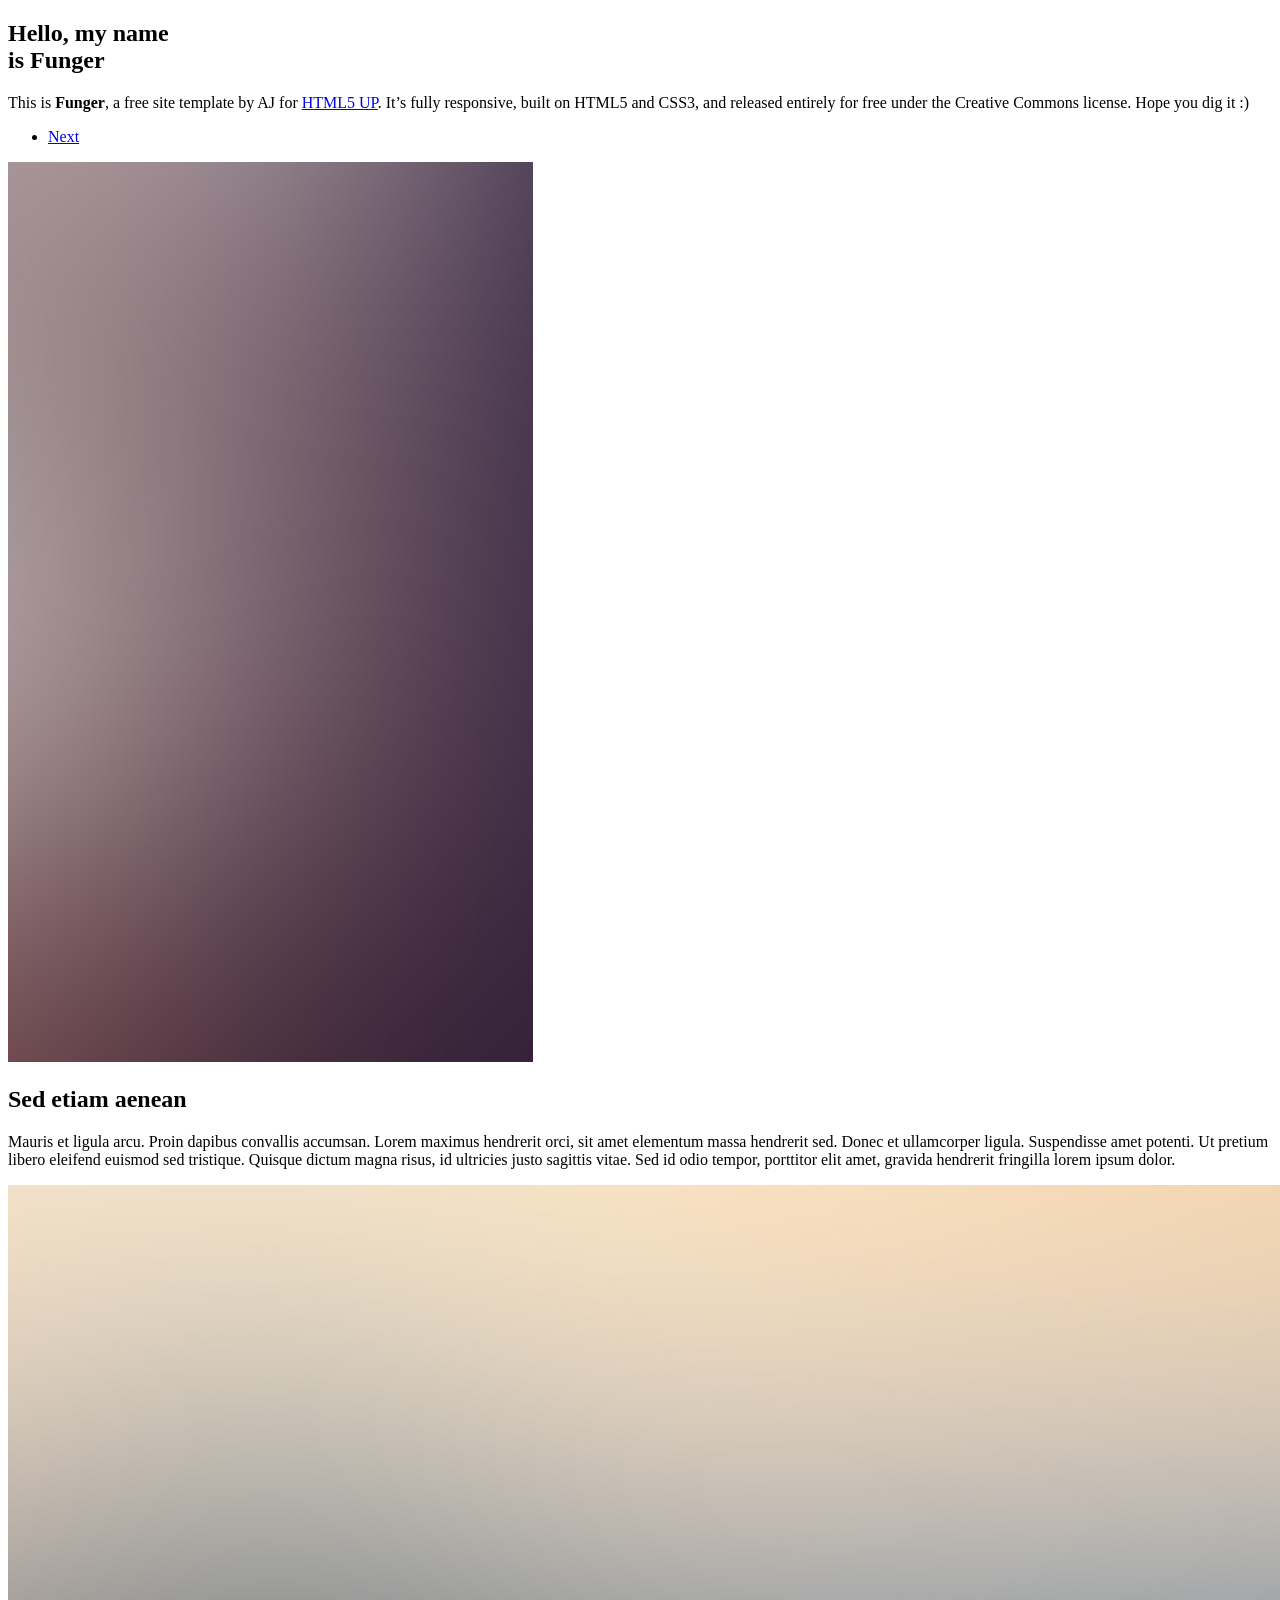
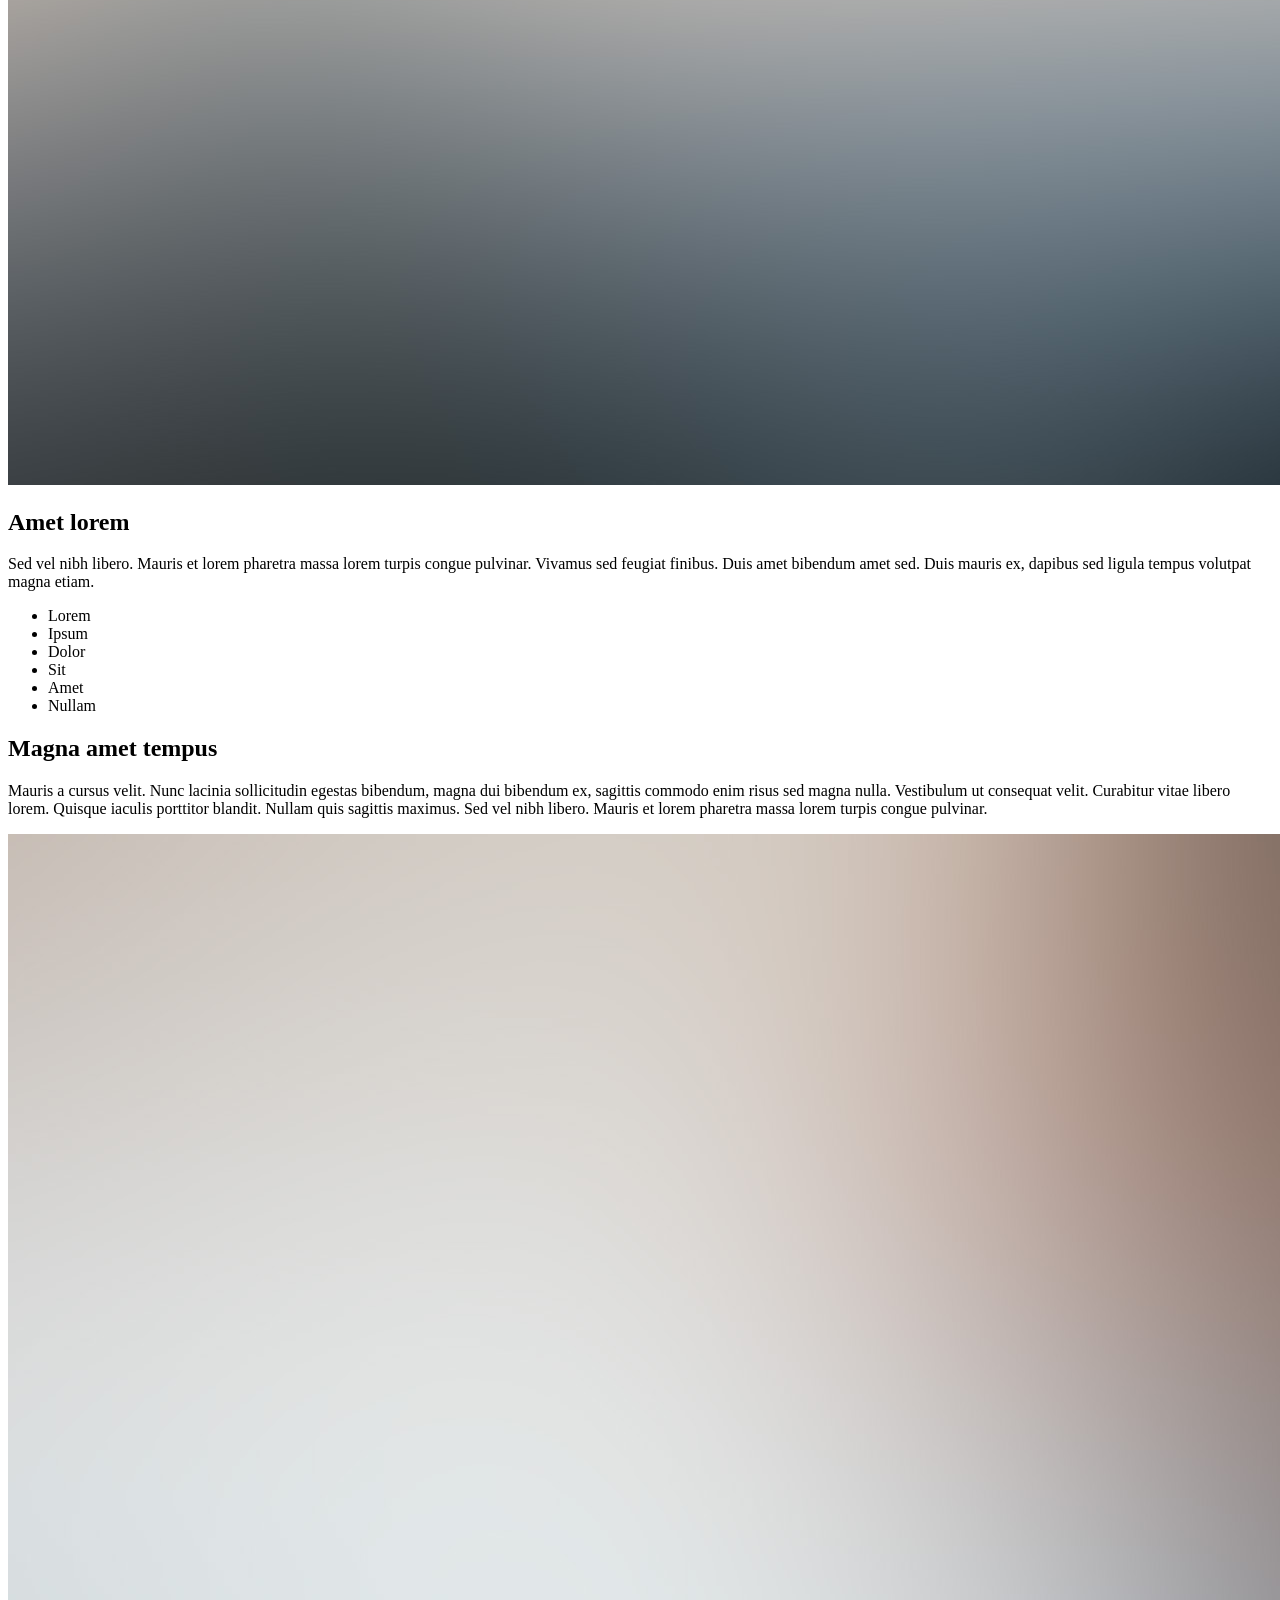
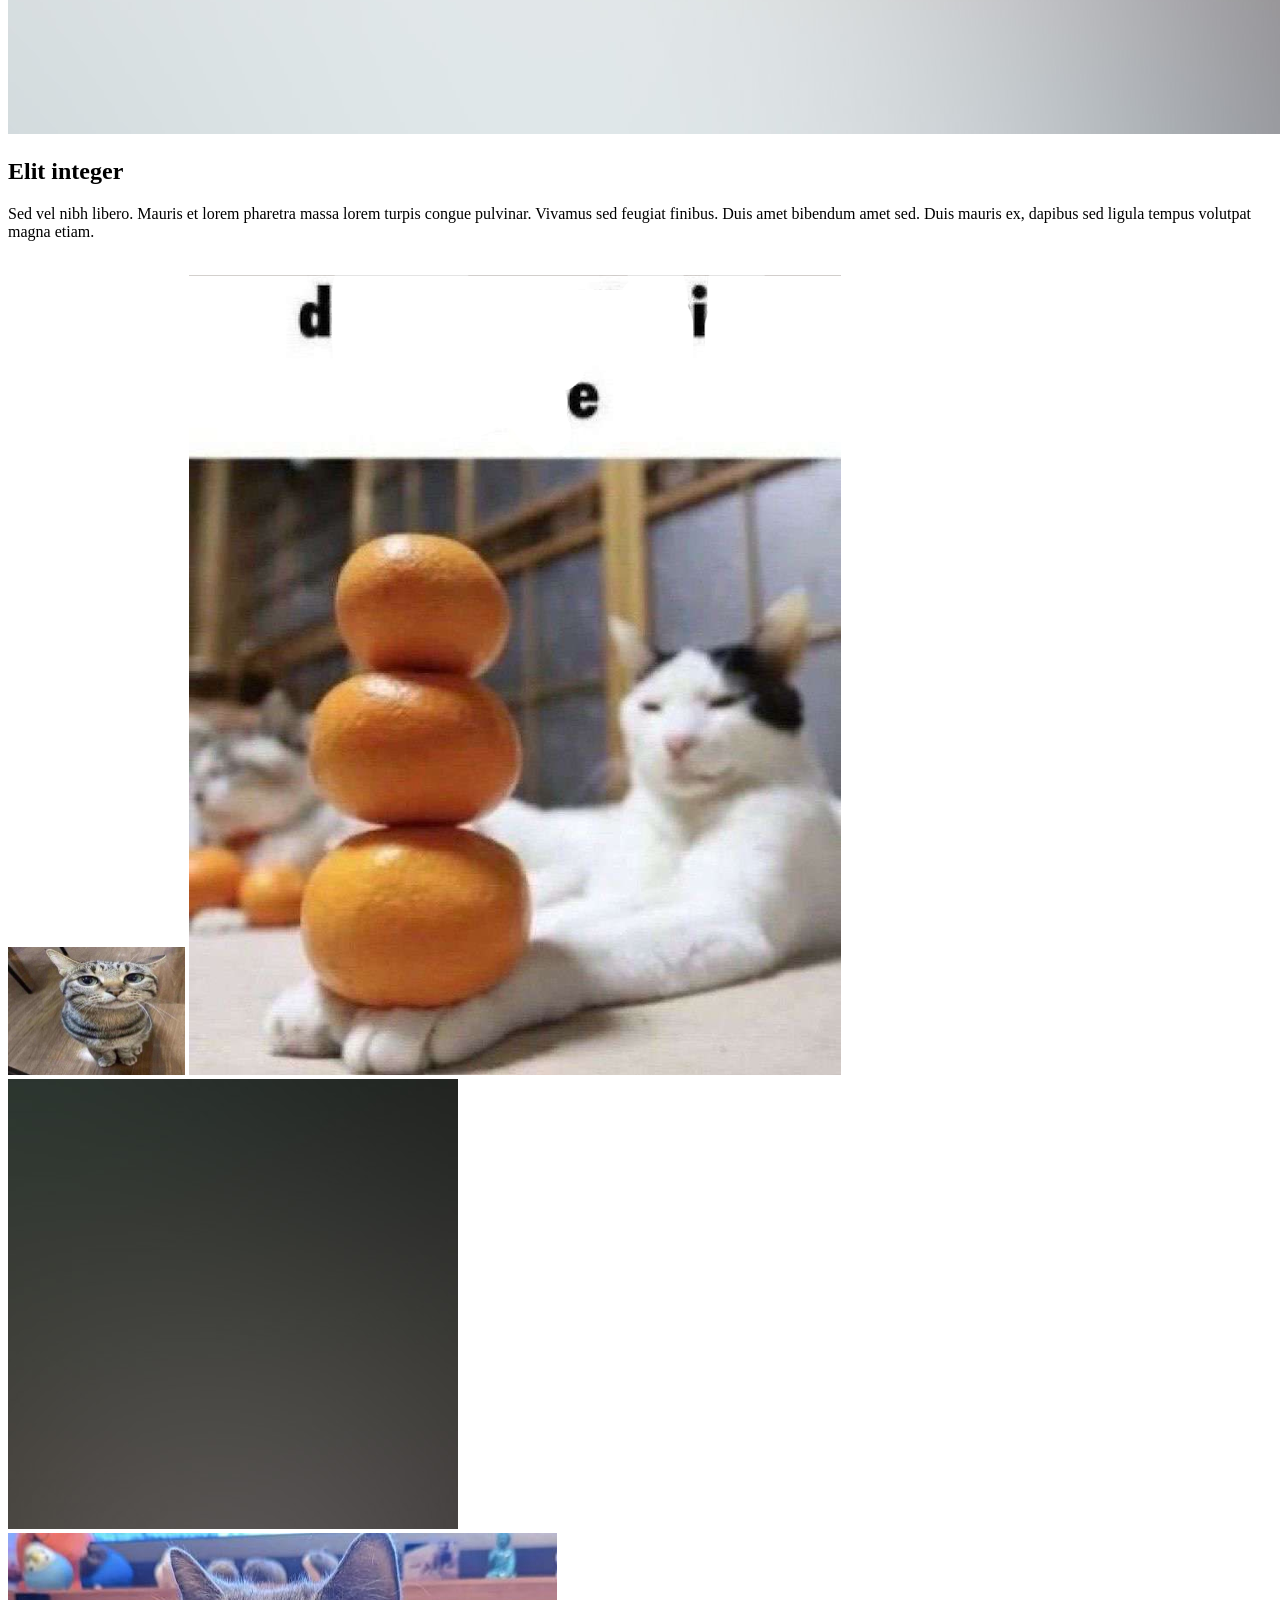
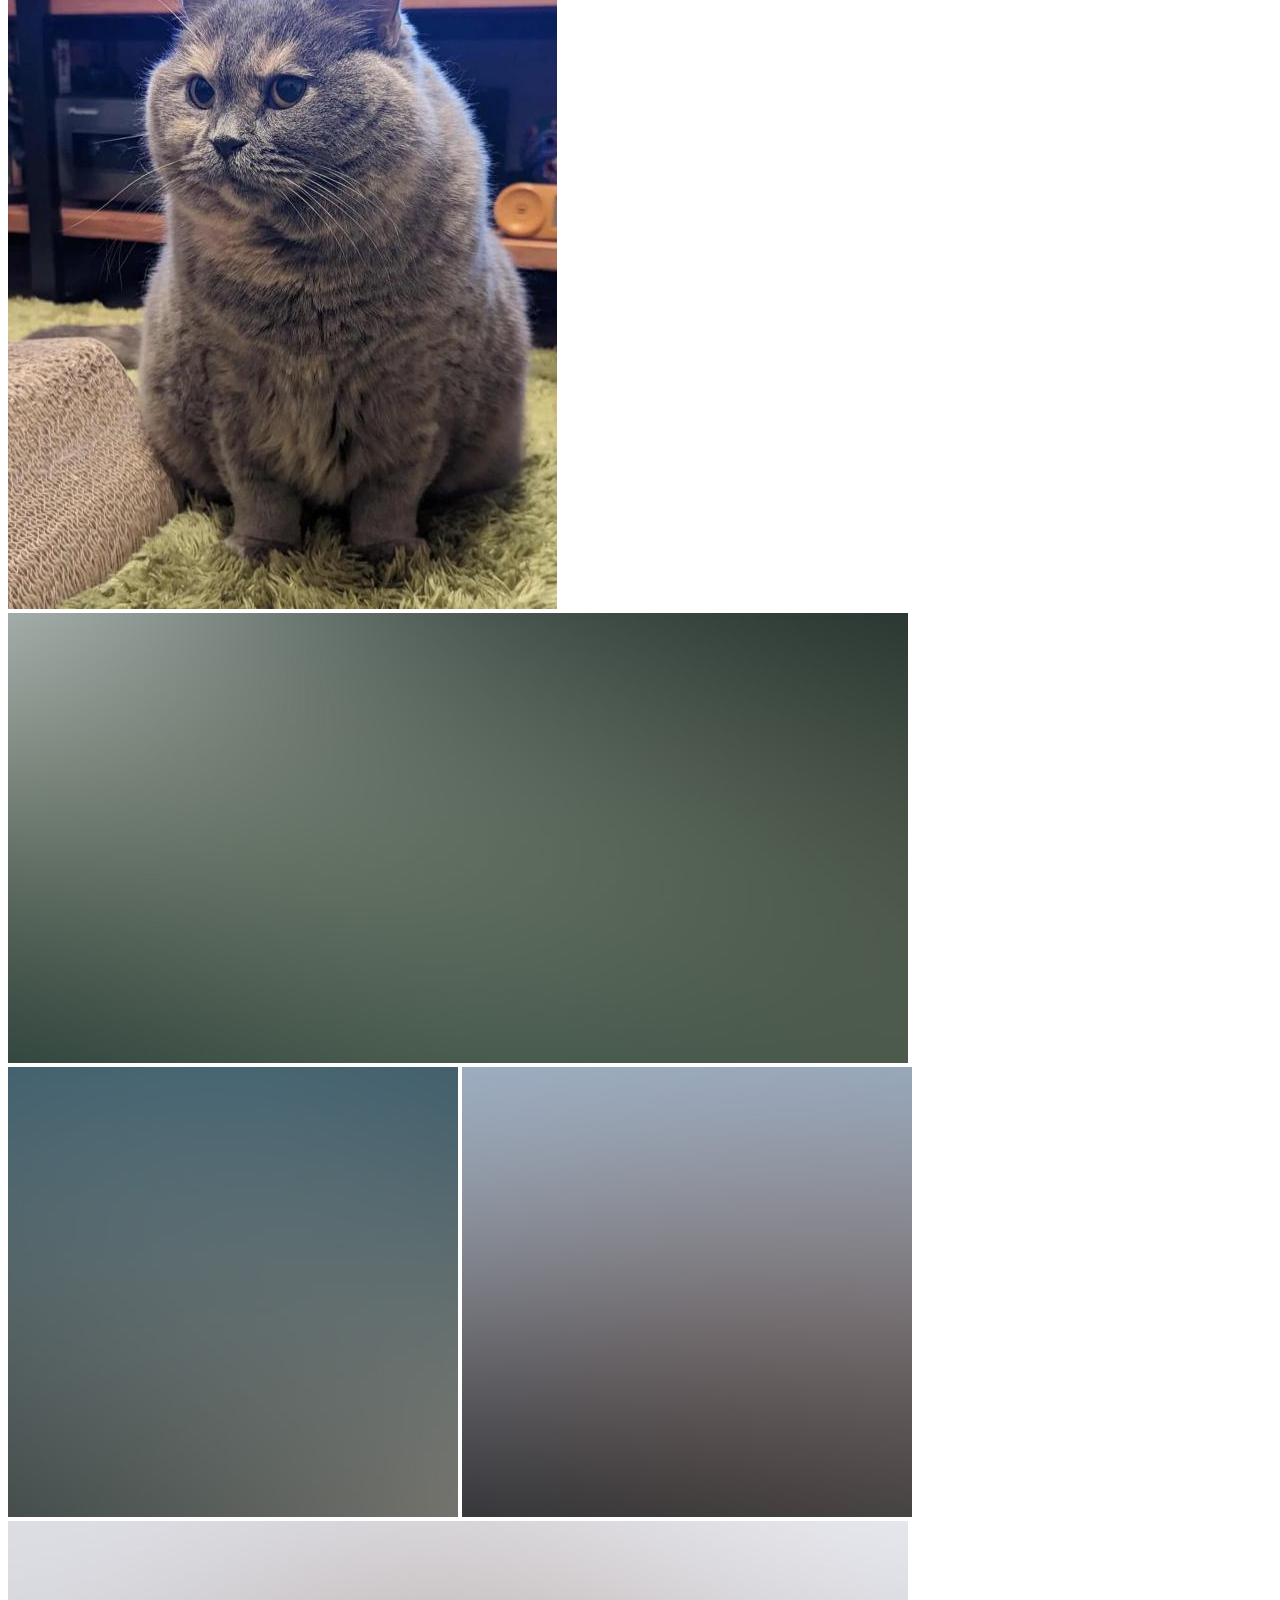
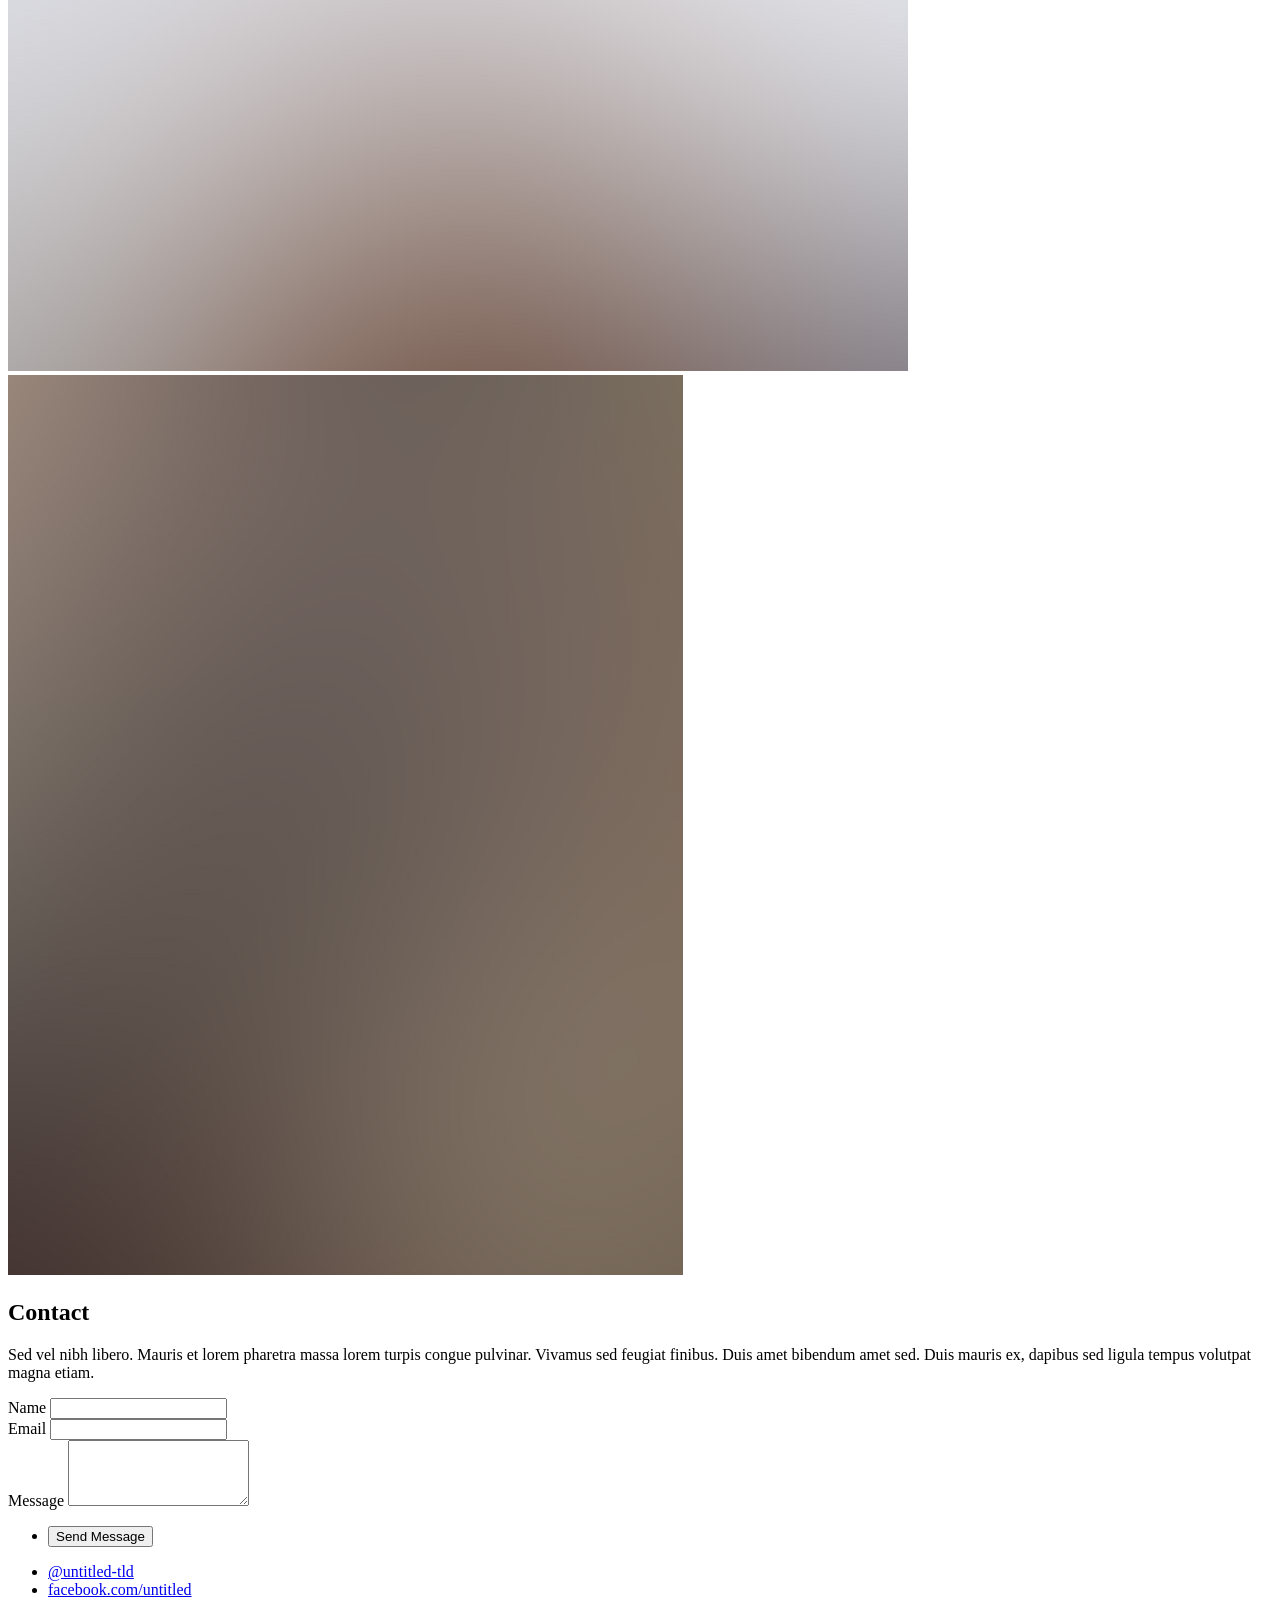
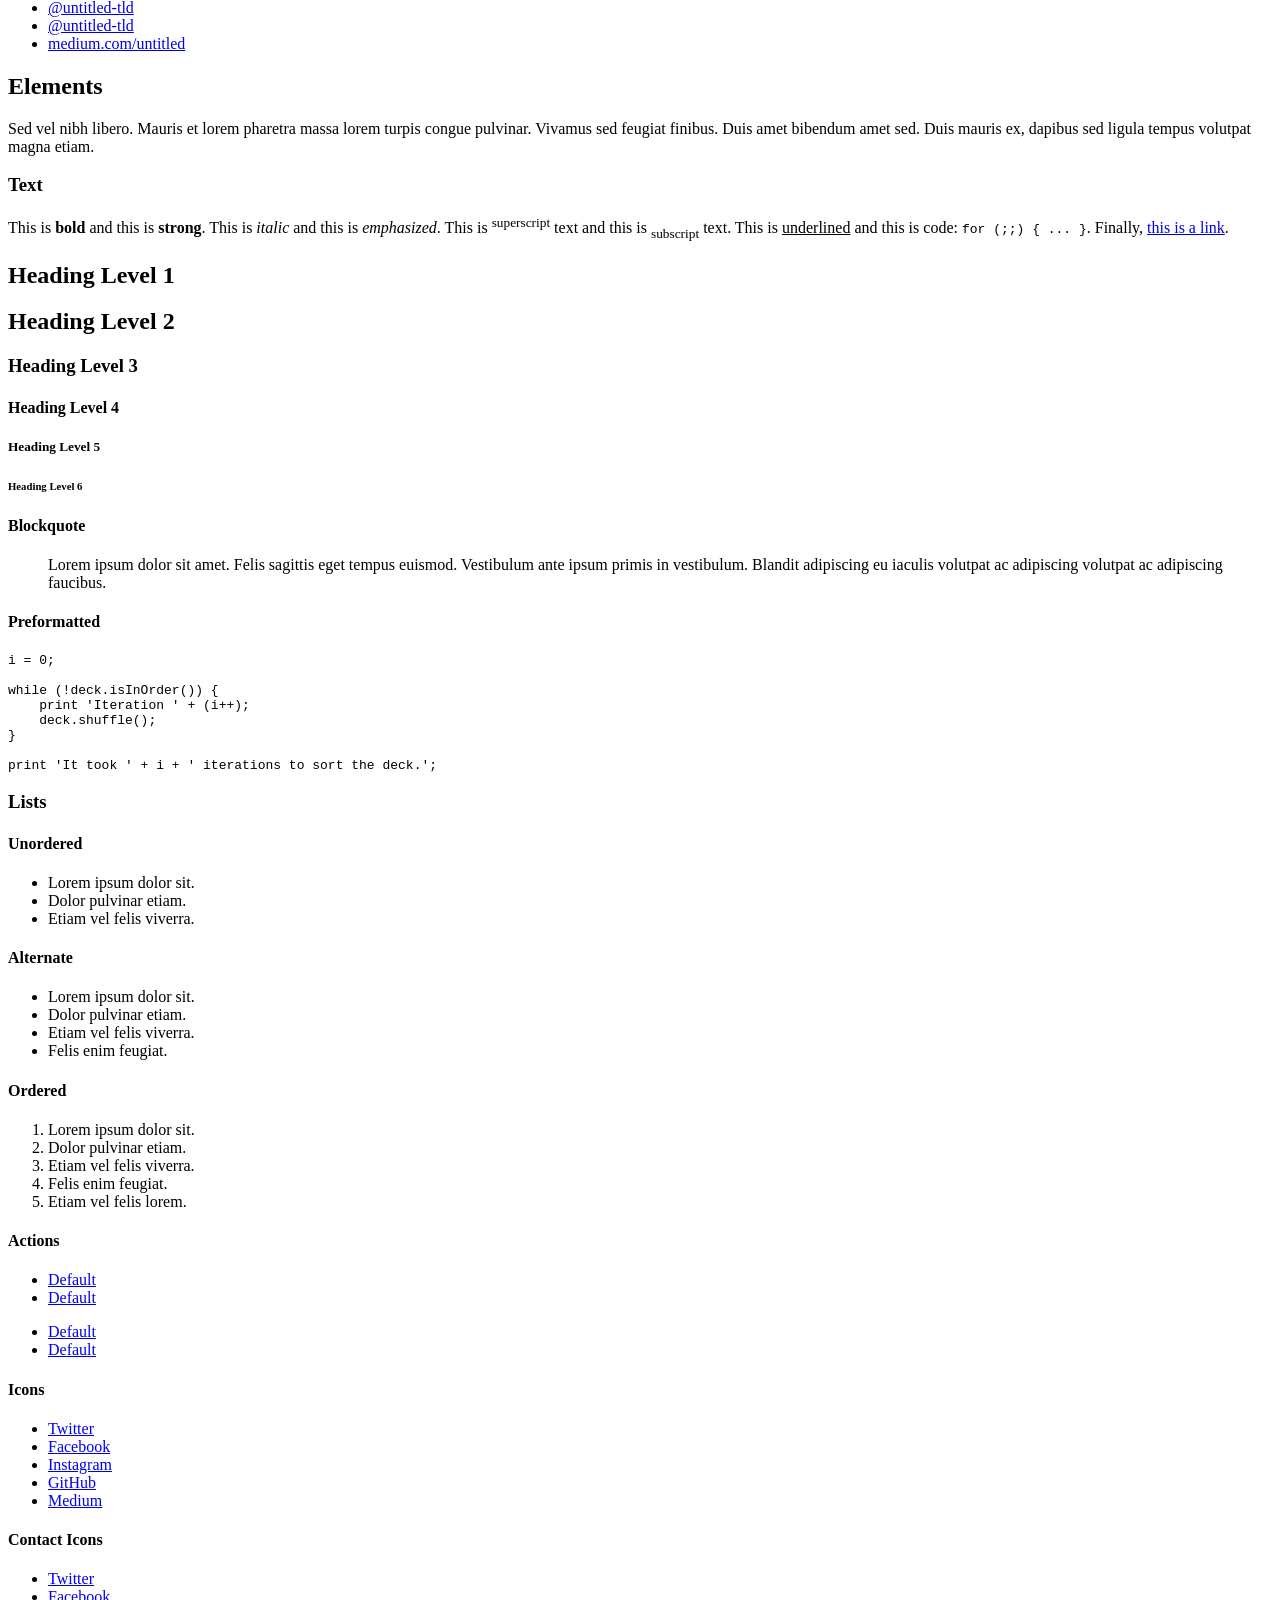
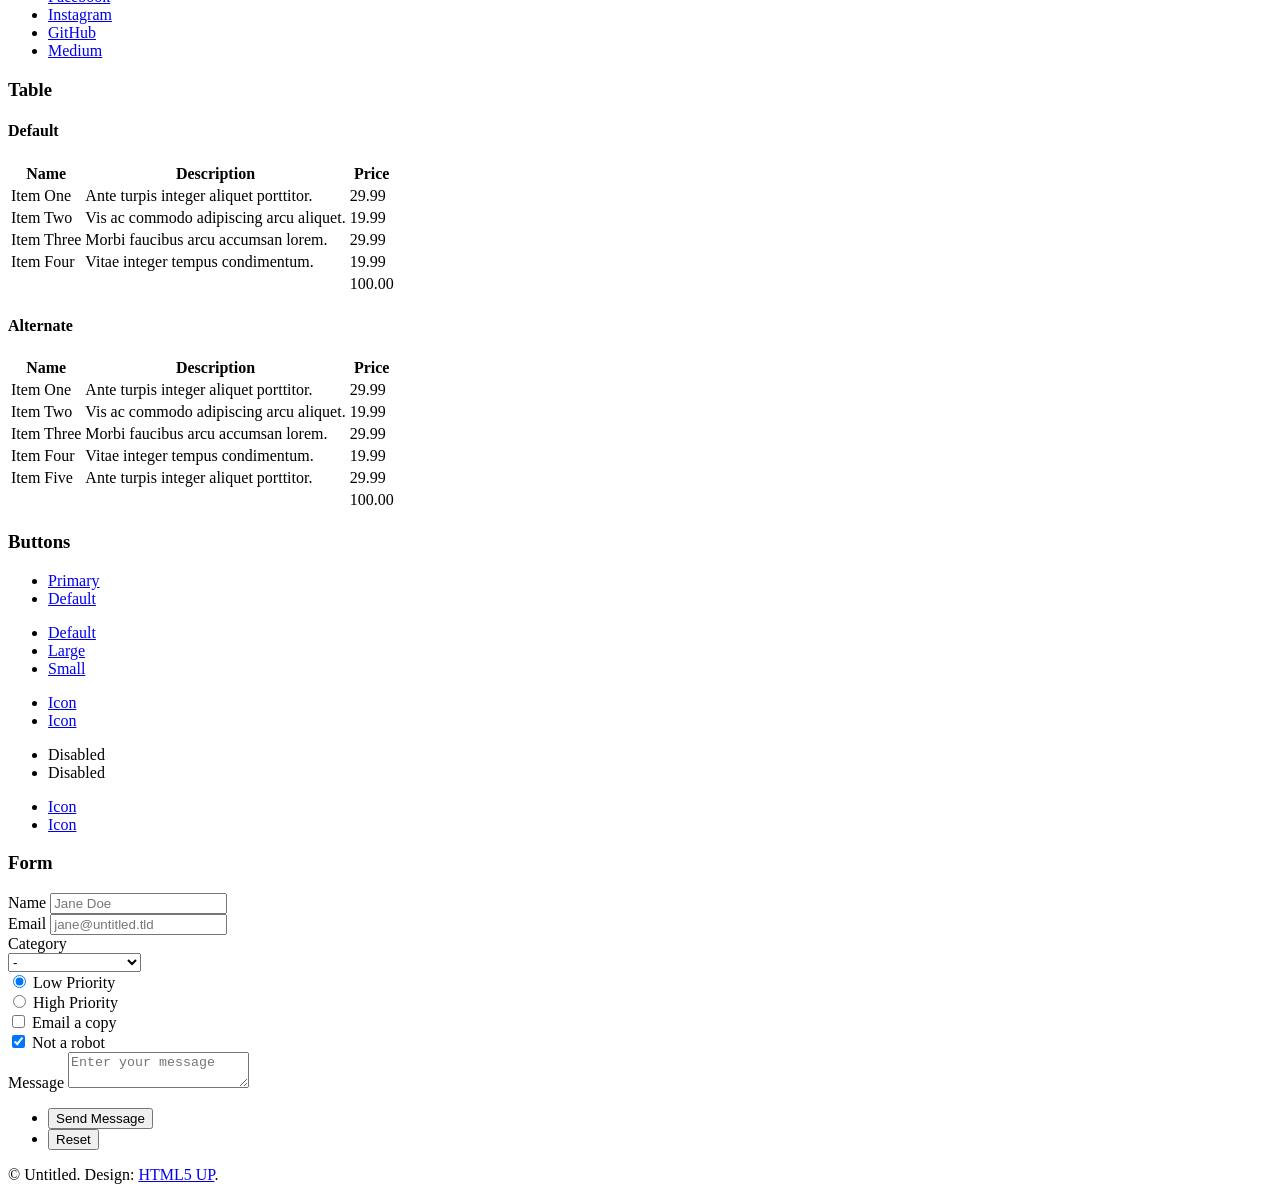
==== commit f6be448d: "Update index.html gug and die" ====
--- a/index.html
+++ b/index.html
@@ -83,11 +83,11 @@
 								</div>
 								<div class="gallery">
 									<div class="group span-3">
-										<a href="images/gallery/fulls/01.jpg" class="image filtered span-3" data-position="bottom"><img src="images/gallery/thumbs/01.jpg" alt="" /></a>
-										<a href="images/gallery/fulls/02.jpg" class="image filtered span-1-5" data-position="center"><img src="images/gallery/thumbs/02.jpg" alt="" /></a>
+										<a href="images/gug.png" class="image filtered span-3" data-position="bottom"><img src="images/gug.png" alt="" /></a>
+										<a href="images/die.png" class="image filtered span-1-5" data-position="center"><img src="images/die.png" alt="" /></a>
 										<a href="images/gallery/fulls/03.jpg" class="image filtered span-1-5" data-position="bottom"><img src="images/gallery/thumbs/03.jpg" alt="" /></a>
 									</div>
-									<a href="images/gallery/fulls/04.jpg" class="image filtered span-2-5" data-position="top"><img src="images/lug.jpg" alt="" /></a>
+									<a href="images/lug.jpg" class="image filtered span-2-5" data-position="top"><img src="images/lug.jpg" alt="" /></a>
 									<div class="group span-4-5">
 										<a href="images/gallery/fulls/05.jpg" class="image filtered span-3" data-position="top"><img src="images/gallery/thumbs/05.jpg" alt="" /></a>
 										<a href="images/gallery/fulls/06.jpg" class="image filtered span-1-5" data-position="center"><img src="images/gallery/thumbs/06.jpg" alt="" /></a>
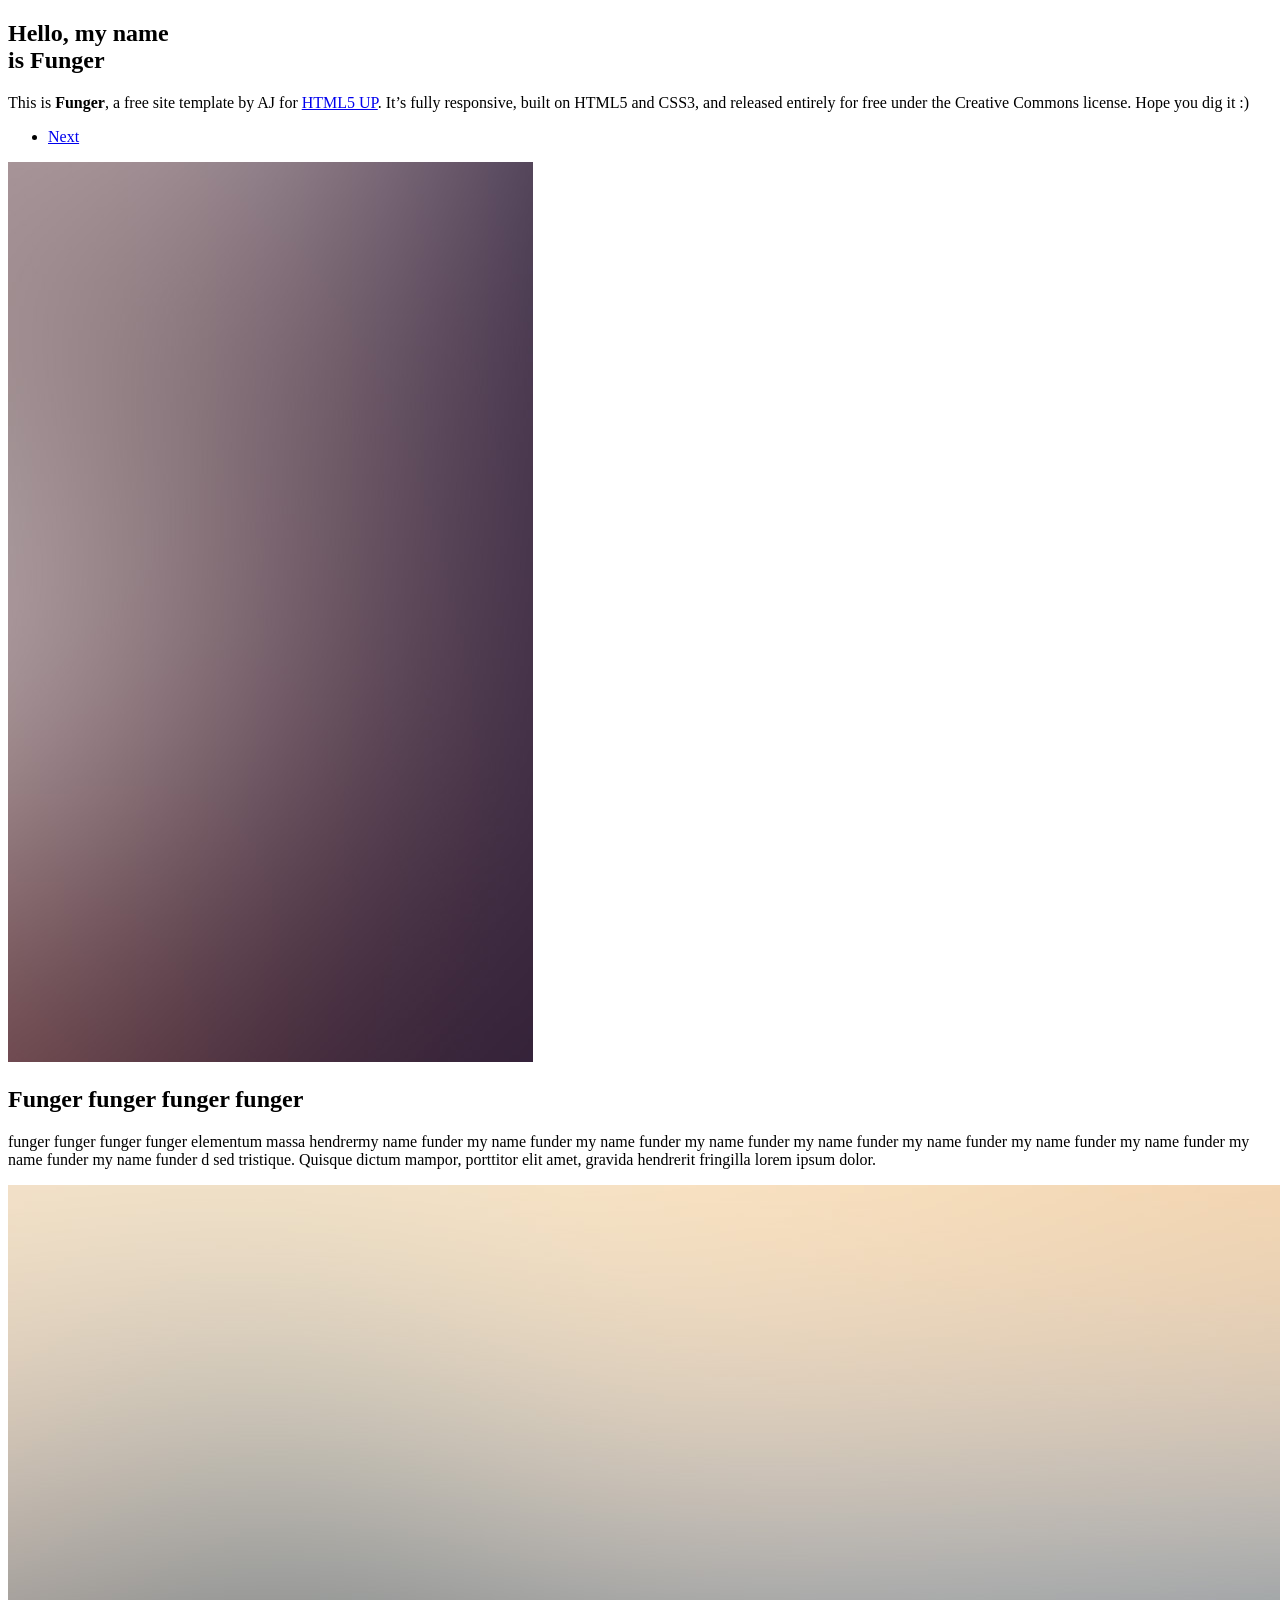
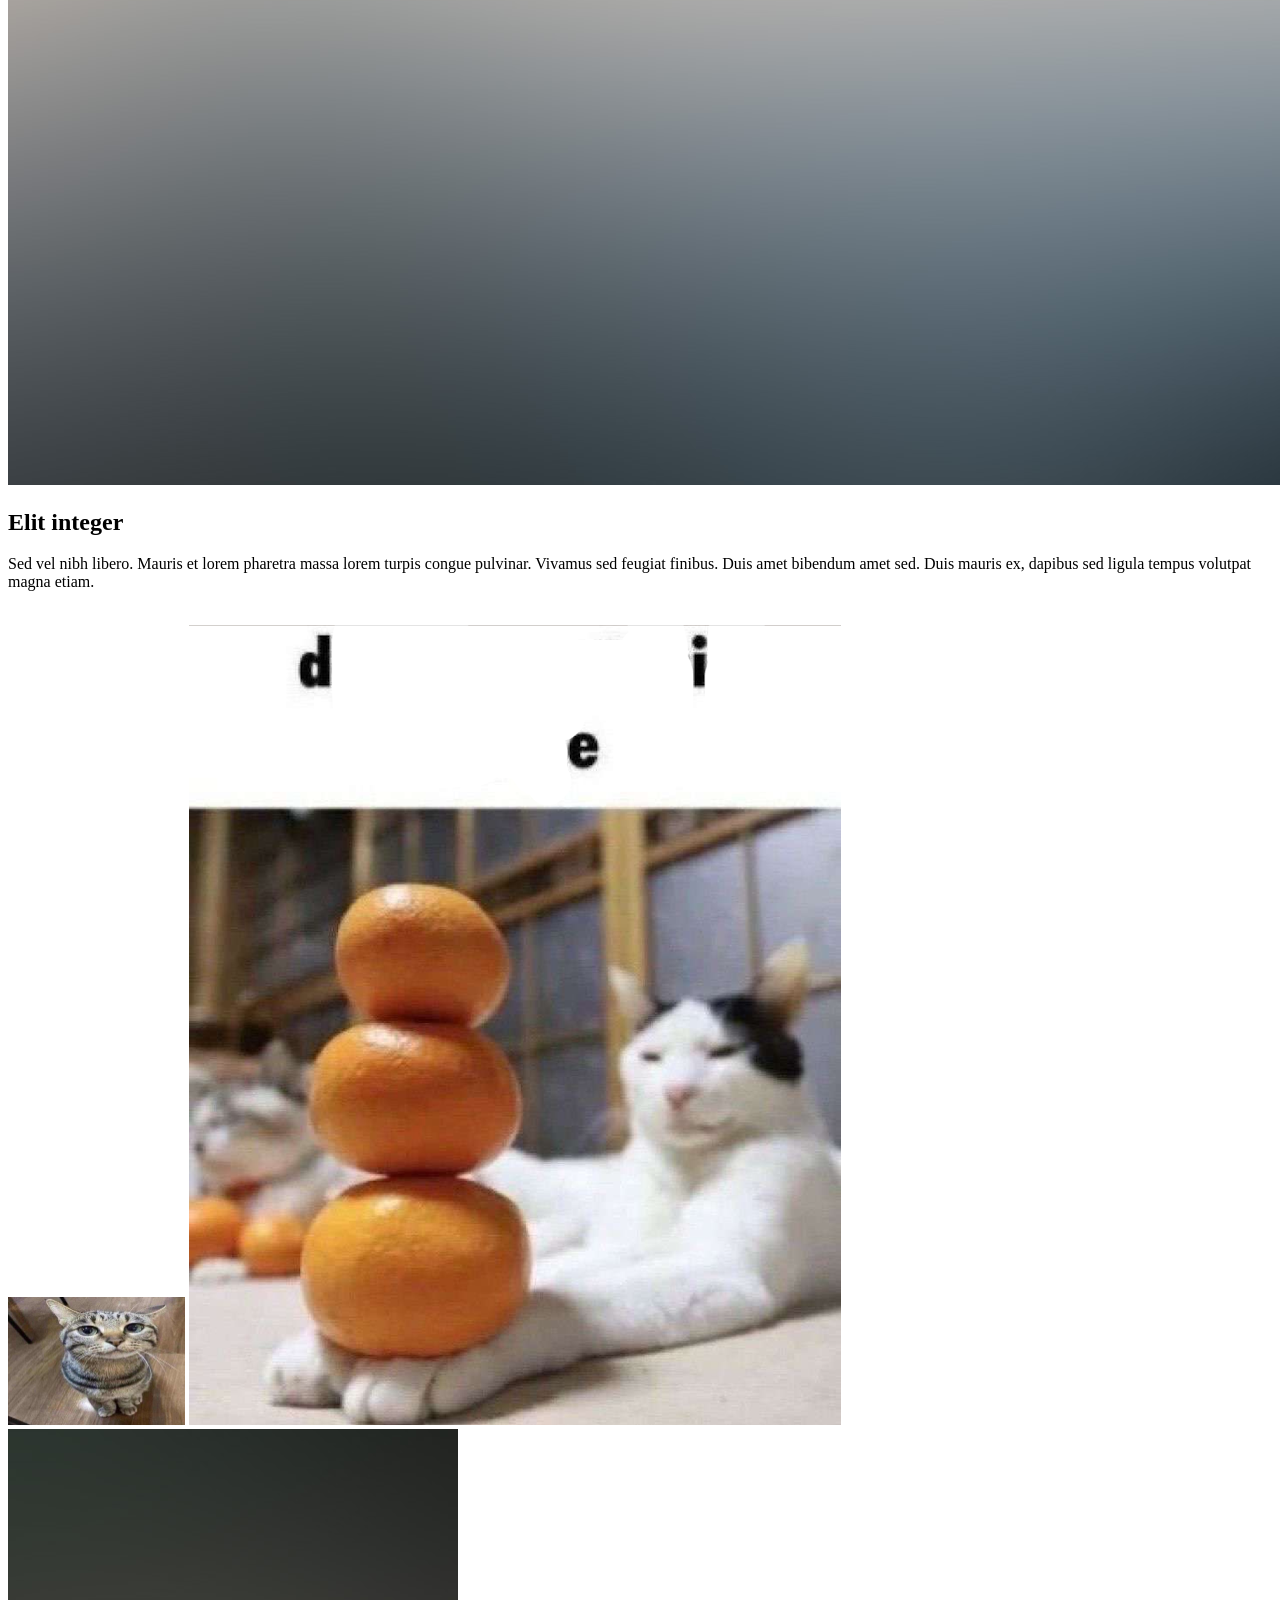
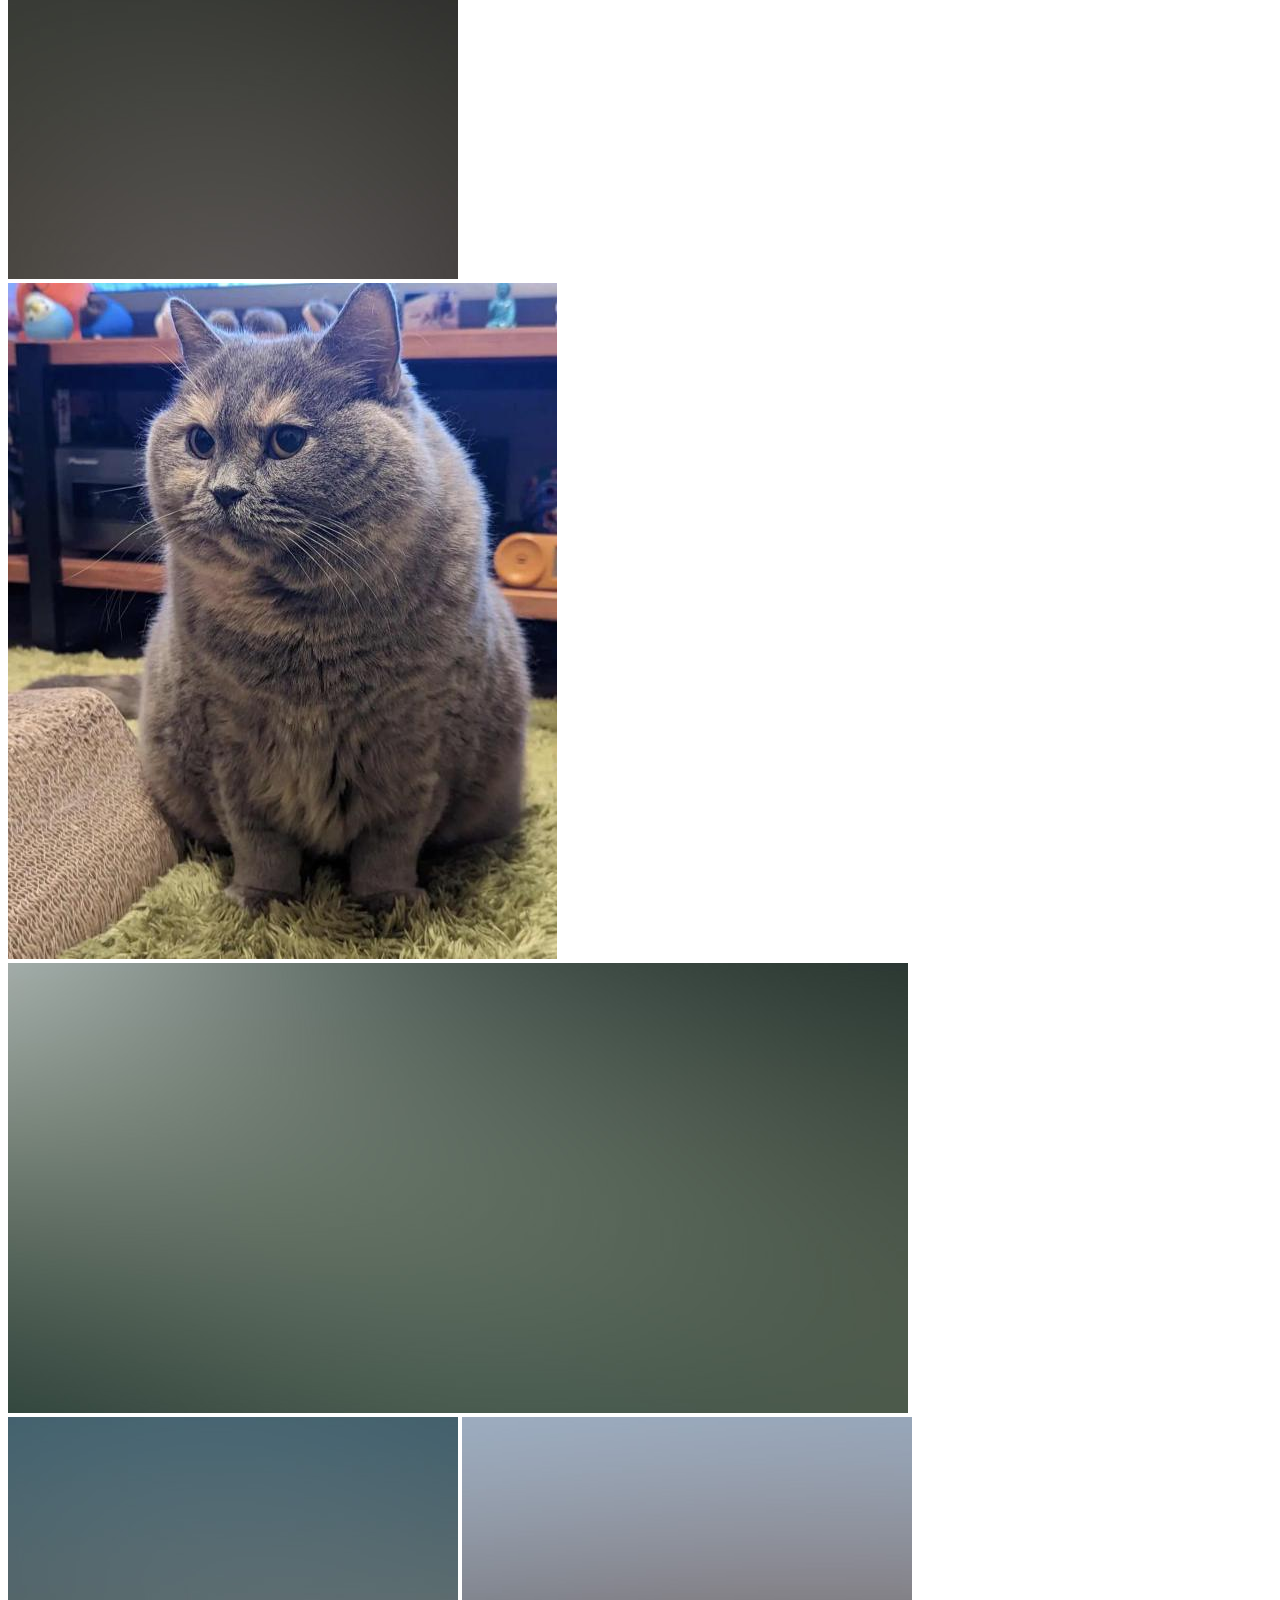
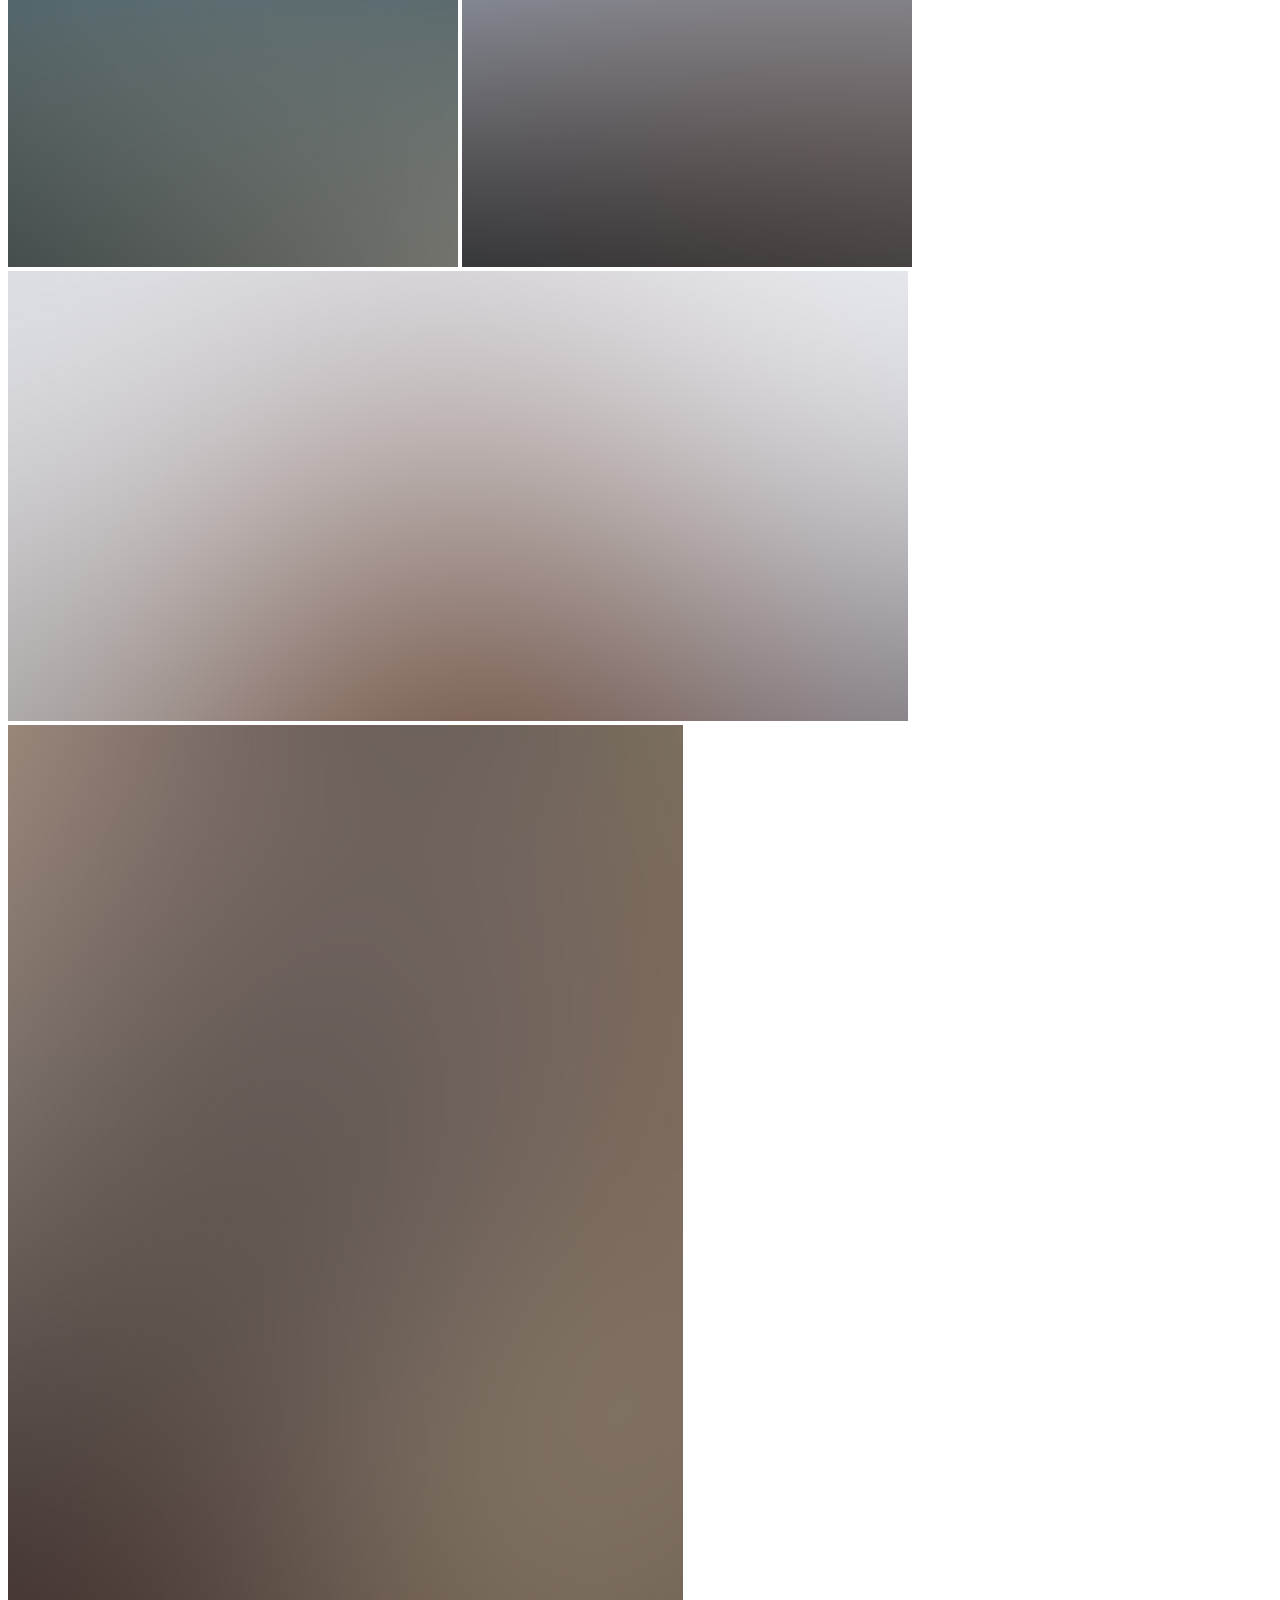
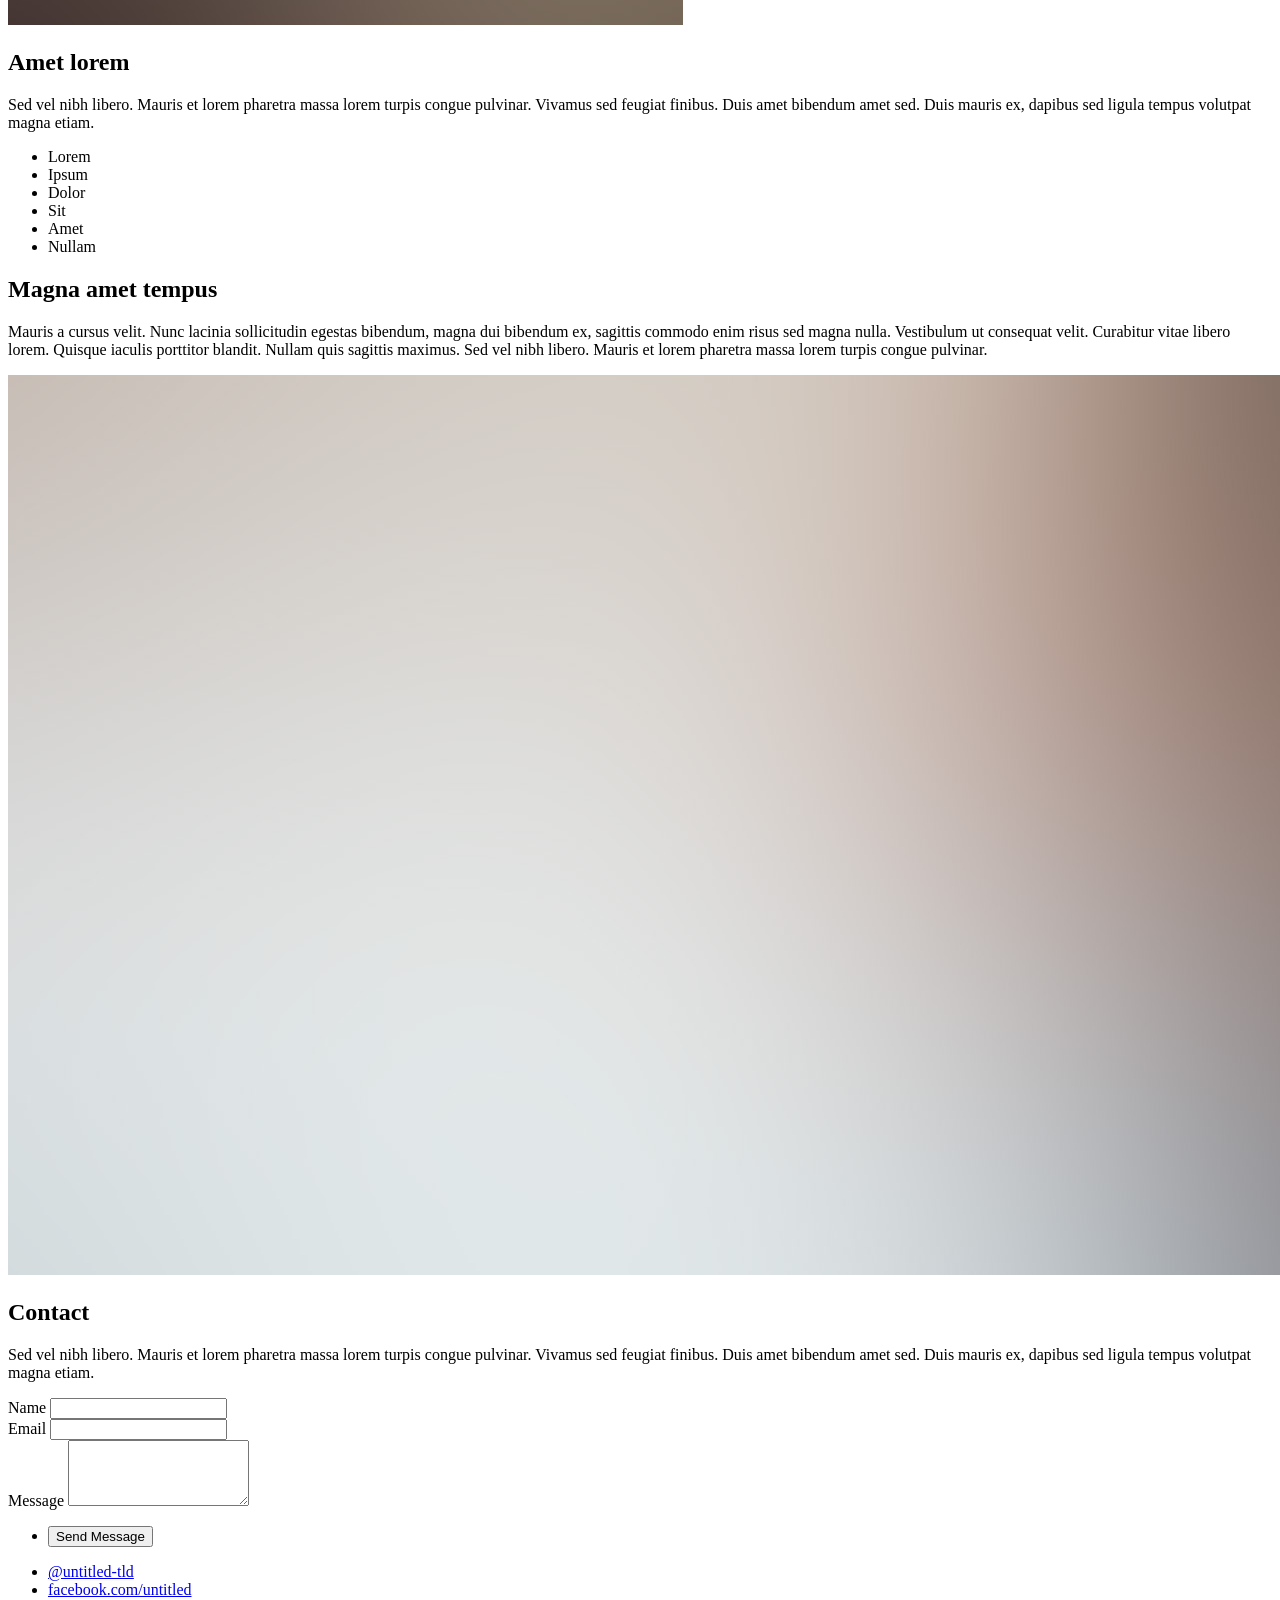
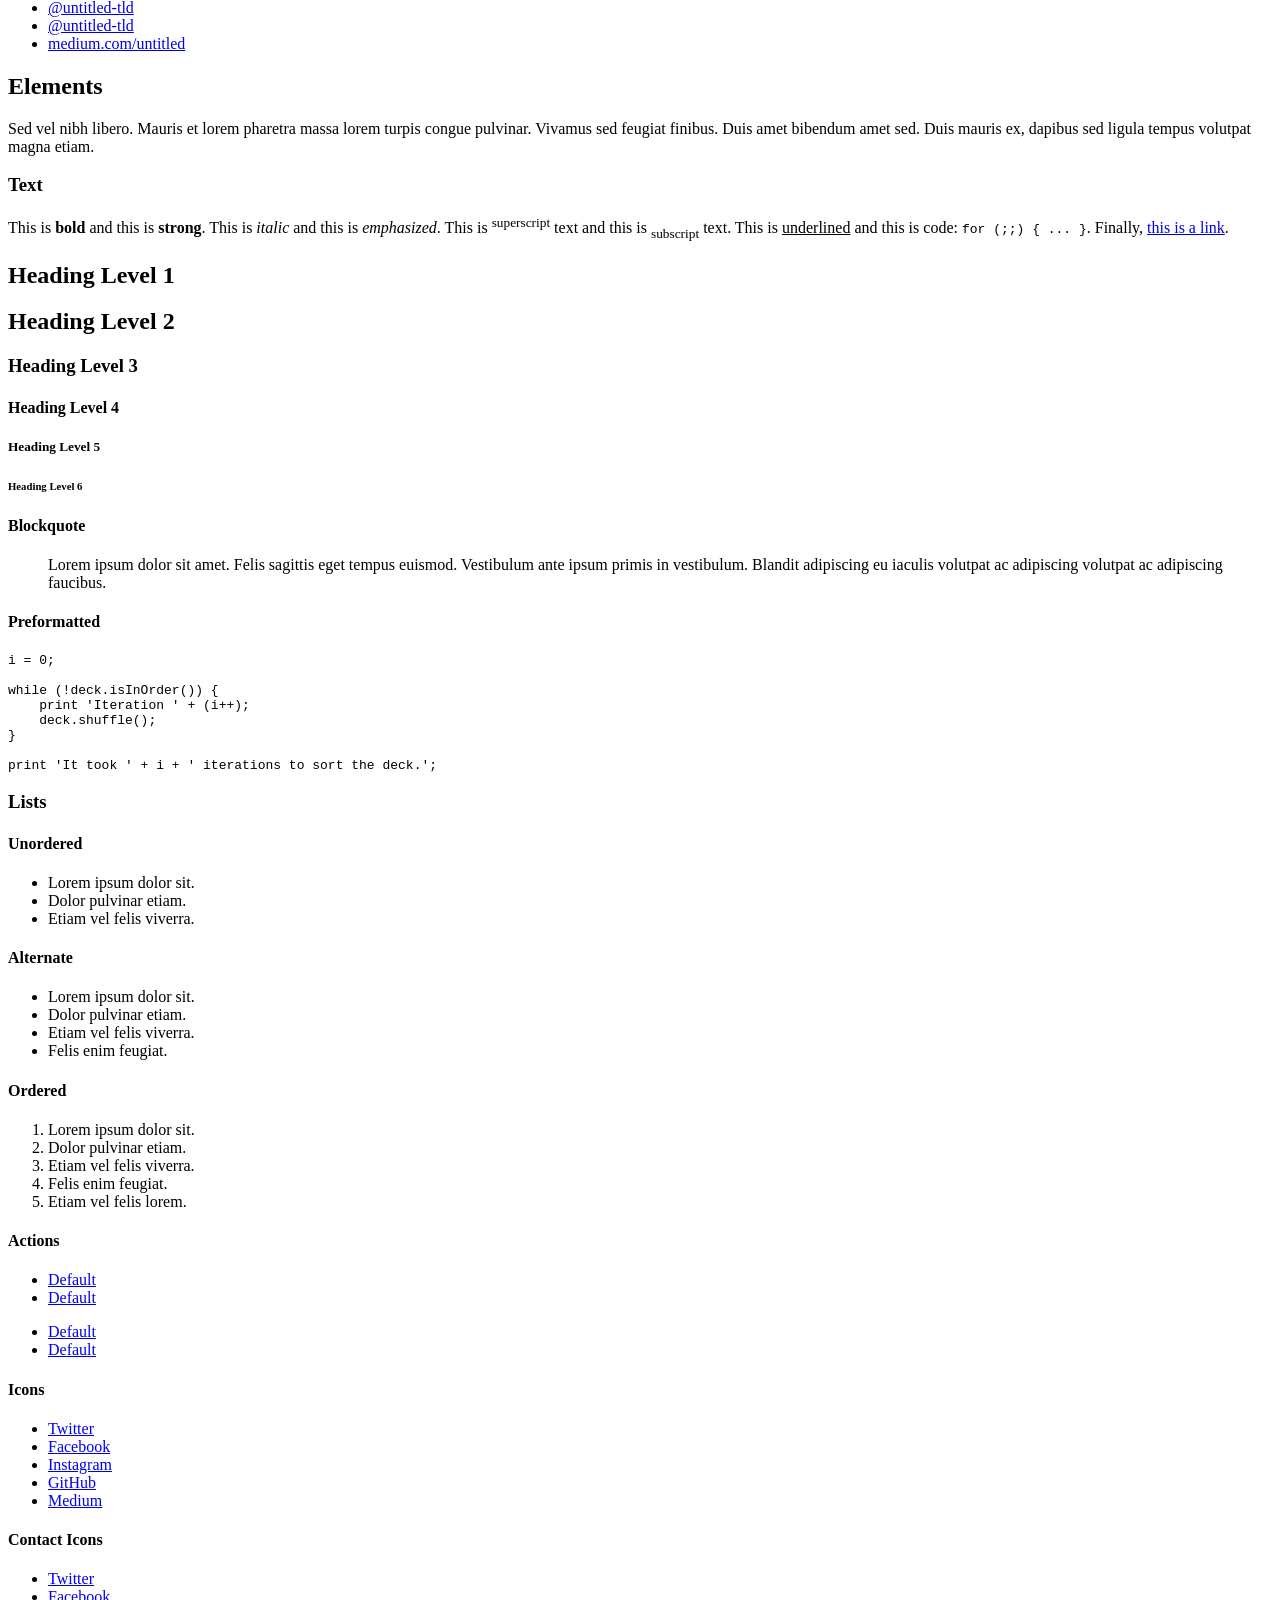
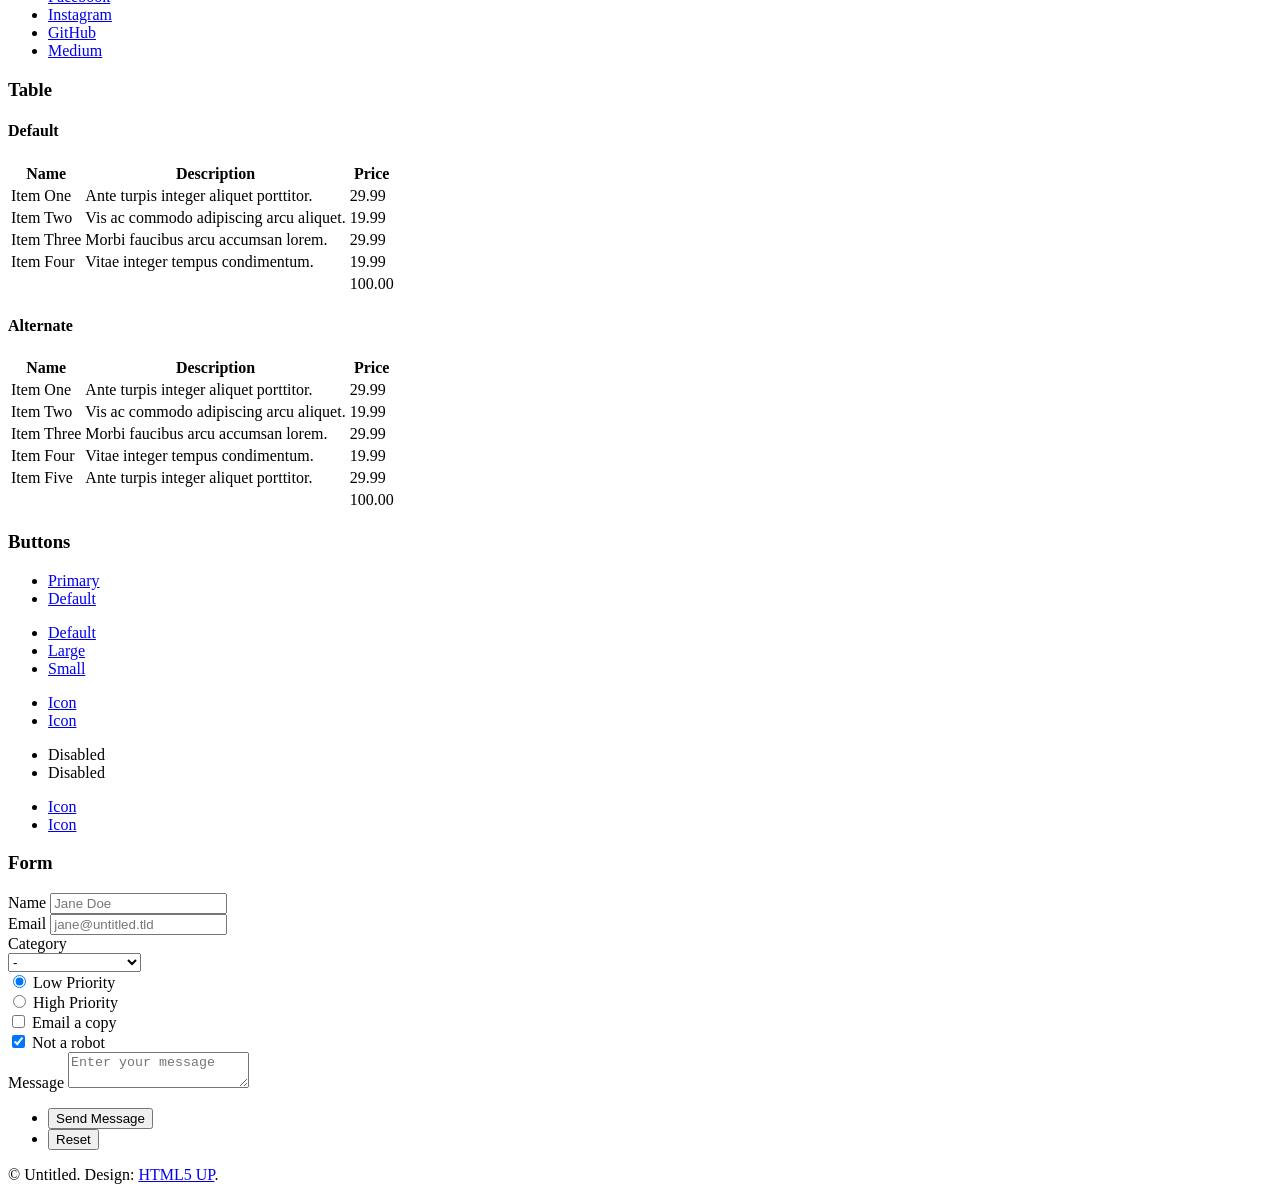
==== commit 4daa72d7: "Update index.html" ====
--- a/index.html
+++ b/index.html
@@ -38,15 +38,38 @@
 						<!-- Panel (Spotlight) -->
 							<section class="panel spotlight medium right" id="first">
 								<div class="content span-7">
-									<h2 class="major">Sed etiam aenean</h2>
-									<p>Mauris et ligula arcu. Proin dapibus convallis accumsan. Lorem maximus hendrerit orci, sit amet elementum massa hendrerit sed. Donec et ullamcorper ligula. Suspendisse amet potenti. Ut pretium libero eleifend euismod sed tristique. Quisque dictum magna risus, id ultricies justo sagittis vitae. Sed id odio tempor, porttitor elit amet, gravida hendrerit fringilla lorem ipsum dolor.</p>
+									<h2 class="major">Funger funger funger funger</h2>
+									<p>funger funger funger funger elementum massa hendrermy name funder my name funder my name funder my name funder my name funder my name funder my name funder my name funder my name funder my name funder d sed tristique. Quisque dictum mampor, porttitor elit amet, gravida hendrerit fringilla lorem ipsum dolor.</p>
 								</div>
 								<div class="image filtered tinted" data-position="top left">
 									<img src="images/pic02.jpg" alt="" />
 								</div>
 							</section>
 
+					
 						<!-- Panel -->
+							<section class="panel">
+								<div class="intro color2">
+									<h2 class="major">Elit integer</h2>
+									<p>Sed vel nibh libero. Mauris et lorem pharetra massa lorem turpis congue pulvinar. Vivamus sed feugiat finibus. Duis amet bibendum amet sed. Duis mauris ex, dapibus sed ligula tempus volutpat magna etiam.</p>
+								</div>
+								<div class="gallery">
+									<div class="group span-3">
+										<a href="images/gug.png" class="image filtered span-3" data-position="bottom"><img src="images/gug.png" alt="" /></a>
+										<a href="images/die.png" class="image filtered span-1-5" data-position="center"><img src="images/die.png" alt="" /></a>
+										<a href="images/gallery/fulls/03.jpg" class="image filtered span-1-5" data-position="bottom"><img src="images/gallery/thumbs/03.jpg" alt="" /></a>
+									</div>
+									<a href="images/lug.jpg" class="image filtered span-2-5" data-position="top"><img src="images/lug.jpg" alt="" /></a>
+									<div class="group span-4-5">
+										<a href="images/gallery/fulls/05.jpg" class="image filtered span-3" data-position="top"><img src="images/gallery/thumbs/05.jpg" alt="" /></a>
+										<a href="images/gallery/fulls/06.jpg" class="image filtered span-1-5" data-position="center"><img src="images/gallery/thumbs/06.jpg" alt="" /></a>
+										<a href="images/gallery/fulls/07.jpg" class="image filtered span-1-5" data-position="bottom"><img src="images/gallery/thumbs/07.jpg" alt="" /></a>
+										<a href="images/gallery/fulls/08.jpg" class="image filtered span-3" data-position="top"><img src="images/gallery/thumbs/08.jpg" alt="" /></a>
+									</div>
+									<a href="images/gallery/fulls/09.jpg" class="image filtered span-2-5" data-position="right"><img src="images/gallery/thumbs/09.jpg" alt="" /></a>
+								</div>
+							</section>
+	<!-- Panel -->
 							<section class="panel color1">
 								<div class="intro joined">
 									<h2 class="major">Amet lorem</h2>
@@ -72,29 +95,6 @@
 								</div>
 								<div class="image filtered tinted" data-position="top right">
 									<img src="images/pic03.jpg" alt="" />
-								</div>
-							</section>
-
-						<!-- Panel -->
-							<section class="panel">
-								<div class="intro color2">
-									<h2 class="major">Elit integer</h2>
-									<p>Sed vel nibh libero. Mauris et lorem pharetra massa lorem turpis congue pulvinar. Vivamus sed feugiat finibus. Duis amet bibendum amet sed. Duis mauris ex, dapibus sed ligula tempus volutpat magna etiam.</p>
-								</div>
-								<div class="gallery">
-									<div class="group span-3">
-										<a href="images/gug.png" class="image filtered span-3" data-position="bottom"><img src="images/gug.png" alt="" /></a>
-										<a href="images/die.png" class="image filtered span-1-5" data-position="center"><img src="images/die.png" alt="" /></a>
-										<a href="images/gallery/fulls/03.jpg" class="image filtered span-1-5" data-position="bottom"><img src="images/gallery/thumbs/03.jpg" alt="" /></a>
-									</div>
-									<a href="images/lug.jpg" class="image filtered span-2-5" data-position="top"><img src="images/lug.jpg" alt="" /></a>
-									<div class="group span-4-5">
-										<a href="images/gallery/fulls/05.jpg" class="image filtered span-3" data-position="top"><img src="images/gallery/thumbs/05.jpg" alt="" /></a>
-										<a href="images/gallery/fulls/06.jpg" class="image filtered span-1-5" data-position="center"><img src="images/gallery/thumbs/06.jpg" alt="" /></a>
-										<a href="images/gallery/fulls/07.jpg" class="image filtered span-1-5" data-position="bottom"><img src="images/gallery/thumbs/07.jpg" alt="" /></a>
-										<a href="images/gallery/fulls/08.jpg" class="image filtered span-3" data-position="top"><img src="images/gallery/thumbs/08.jpg" alt="" /></a>
-									</div>
-									<a href="images/gallery/fulls/09.jpg" class="image filtered span-2-5" data-position="right"><img src="images/gallery/thumbs/09.jpg" alt="" /></a>
 								</div>
 							</section>
 
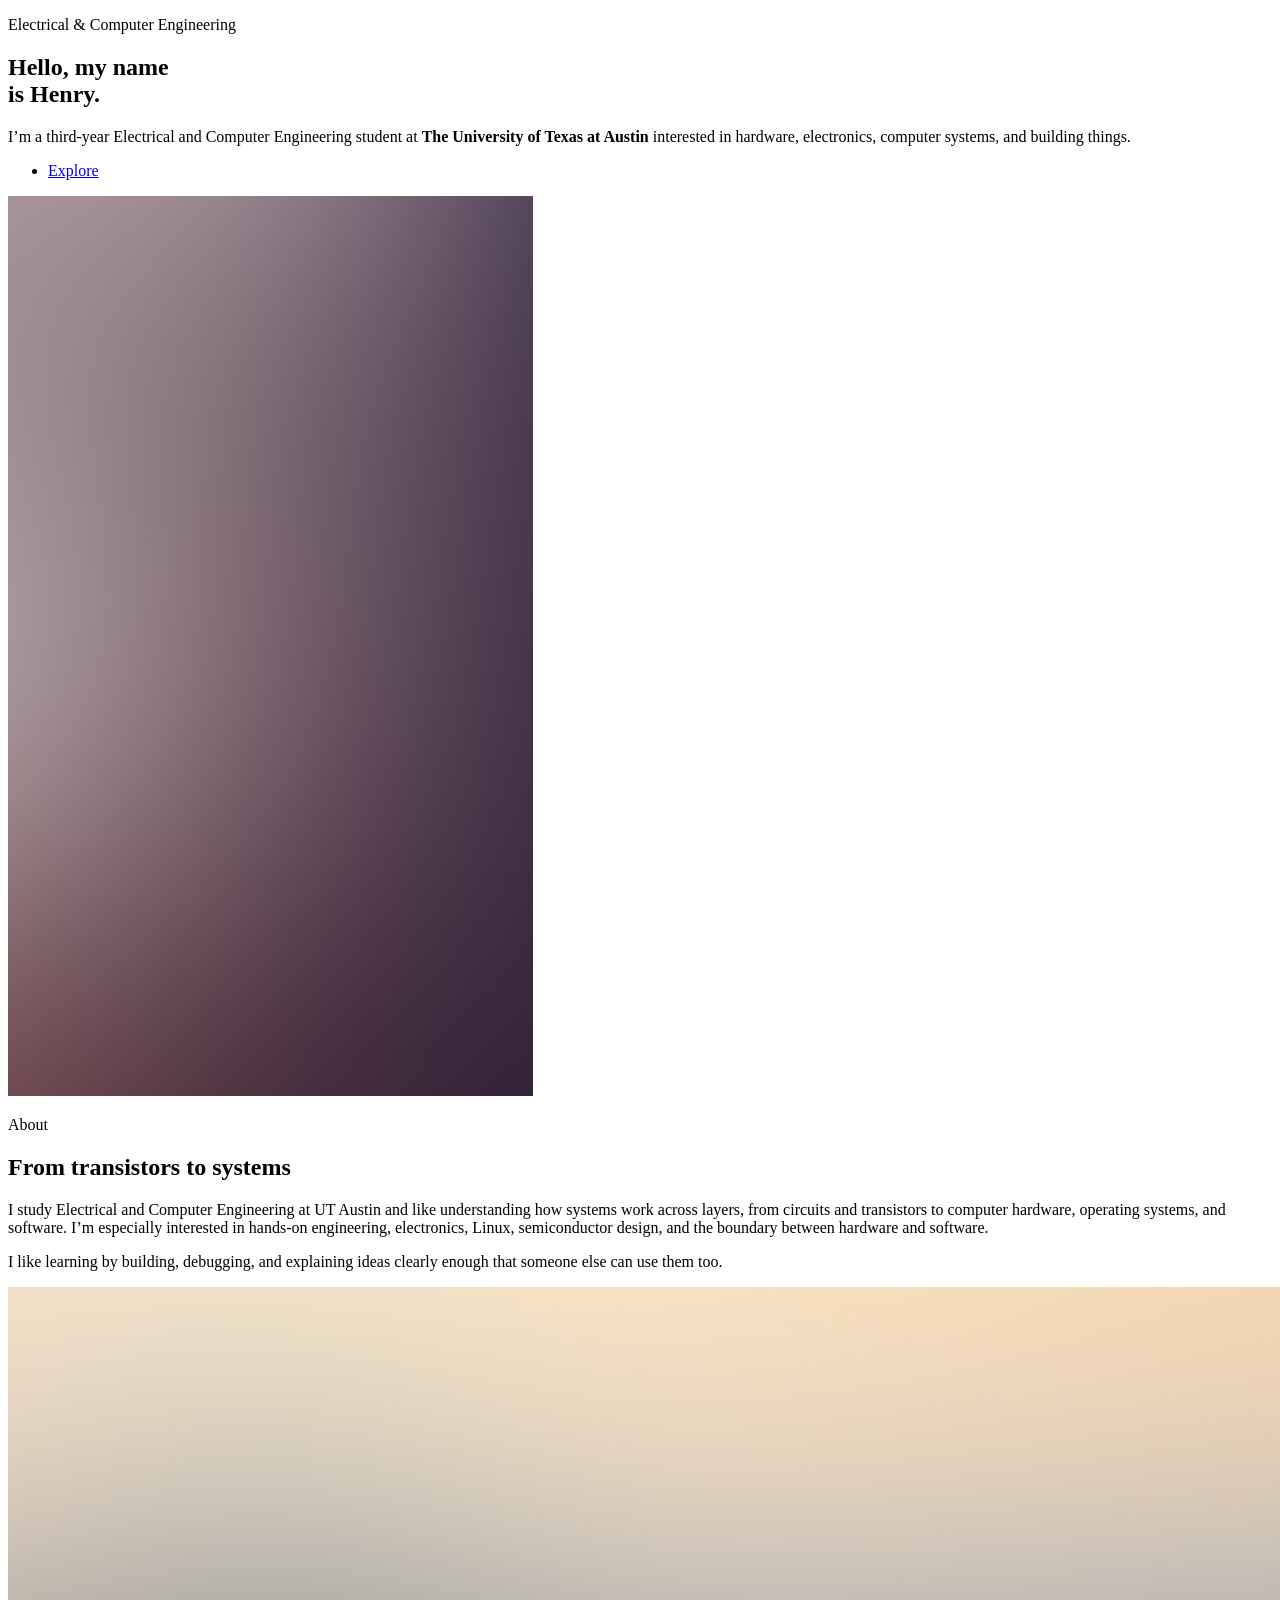
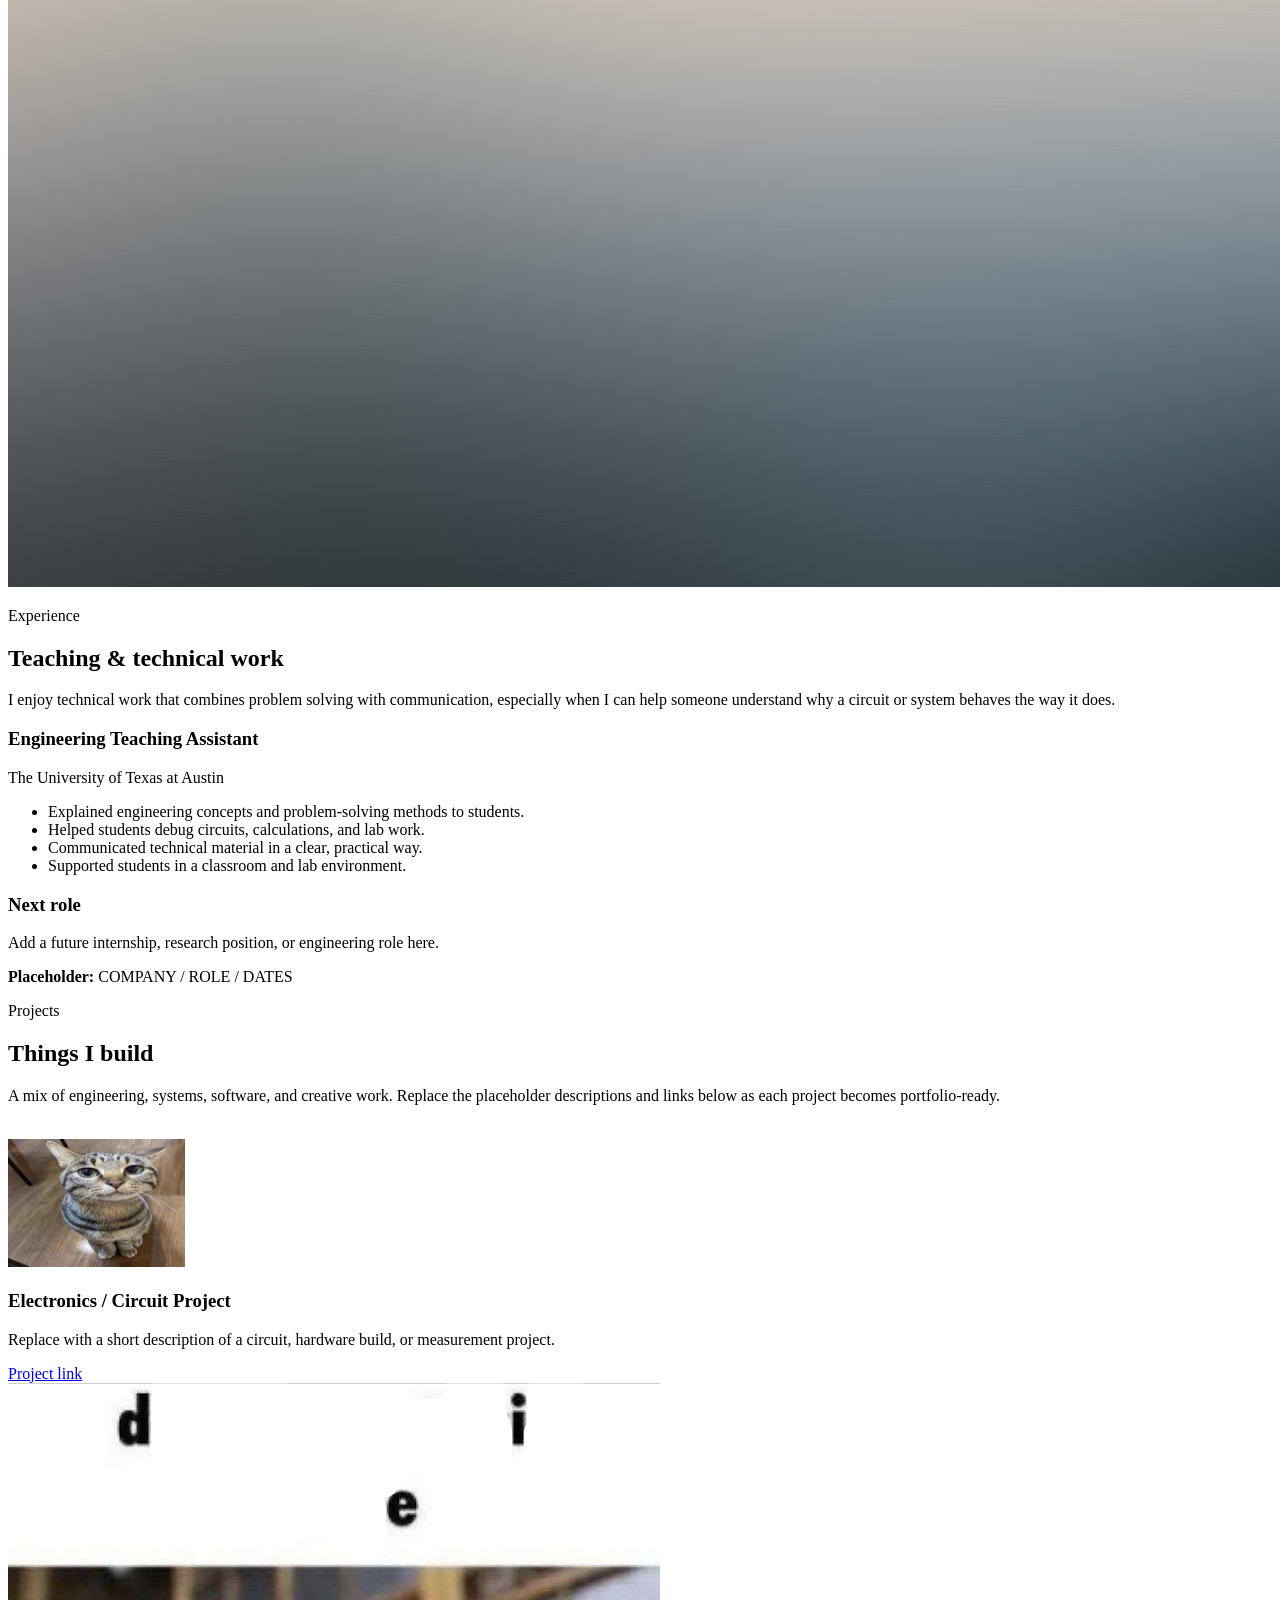
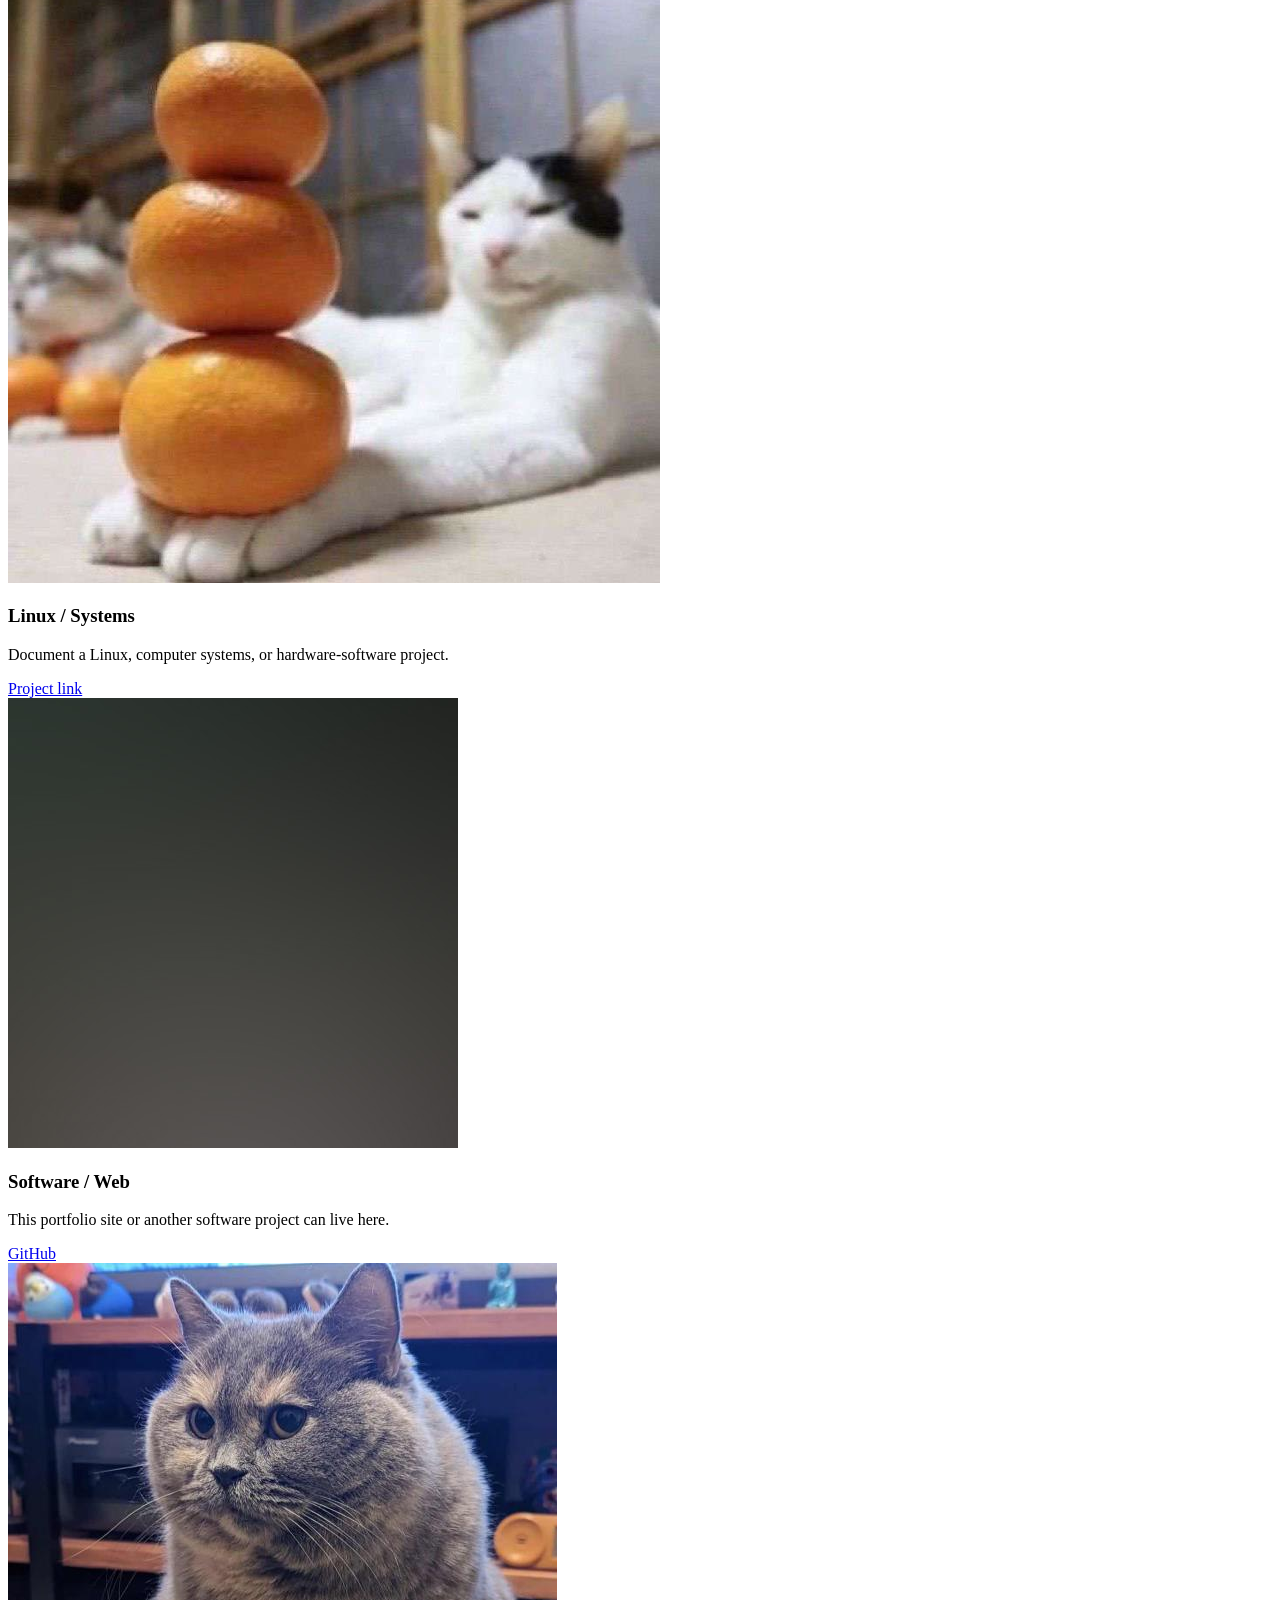
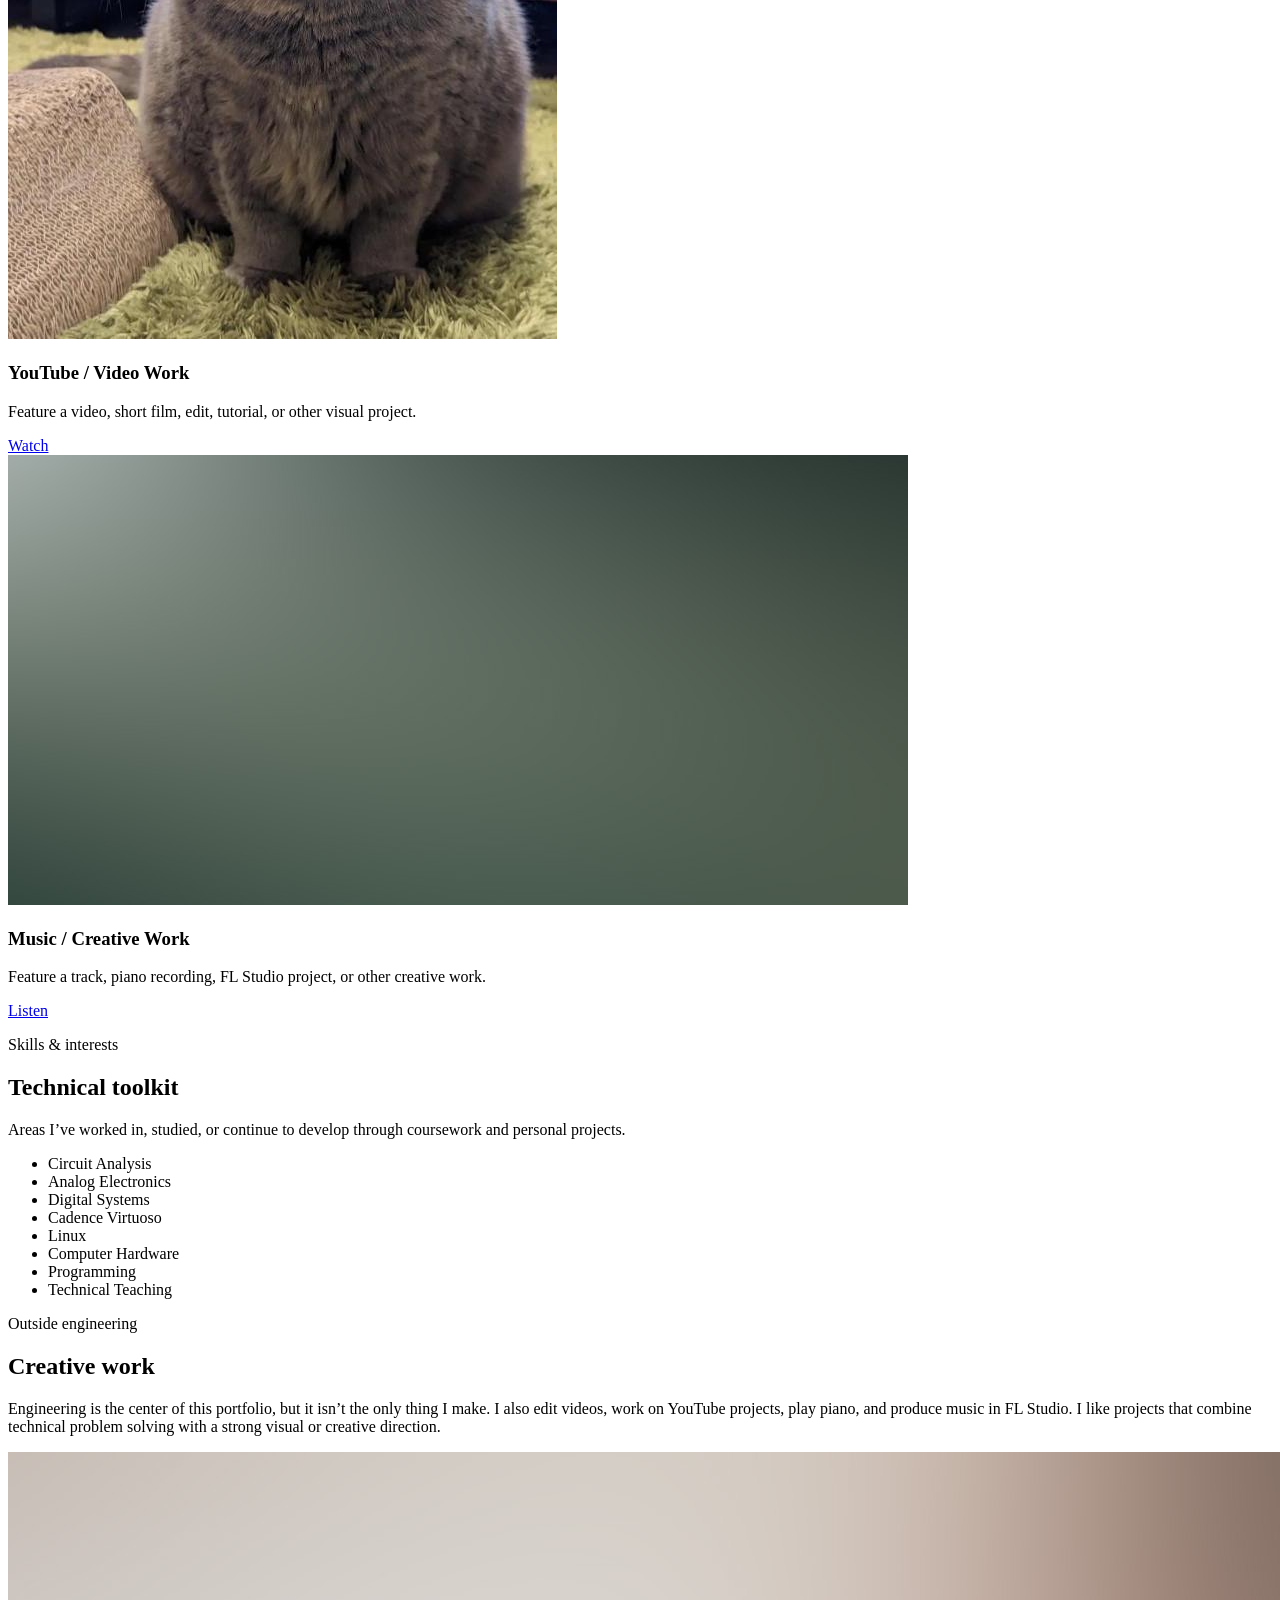
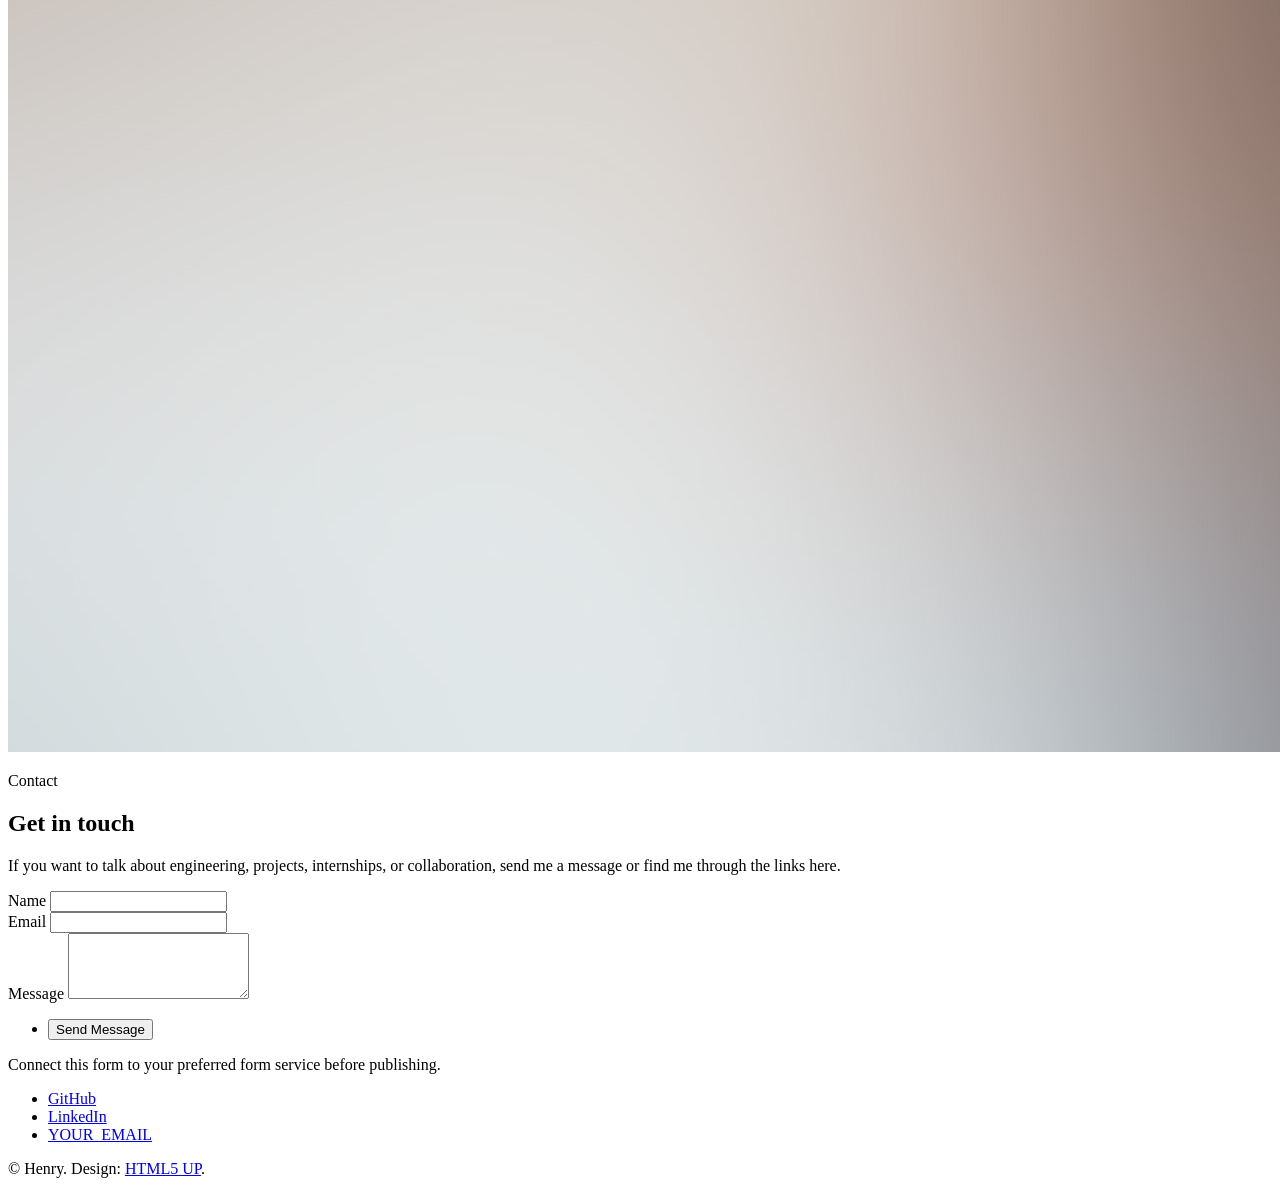
==== commit 75d31739: "Update index.html" ====
--- a/index.html
+++ b/index.html
@@ -6,9 +6,10 @@
 -->
 <html>
 	<head>
-		<title>Ethereal by HTML5 UP</title>
+		<title>Henry | Electrical & Computer Engineering</title>
 		<meta charset="utf-8" />
 		<meta name="viewport" content="width=device-width, initial-scale=1, user-scalable=no" />
+		<meta name="description" content="Henry's electrical and computer engineering portfolio: hardware, electronics, computer systems, projects, teaching, and creative work." />
 		<link rel="stylesheet" href="assets/css/main.css" />
 		<noscript><link rel="stylesheet" href="assets/css/noscript.css" /></noscript>
 	</head>
@@ -20,89 +21,153 @@
 				<!-- Wrapper -->
 					<div id="wrapper">
 
-						<!-- Panel (Banner) -->
+						<!-- Hero -->
 							<section class="panel banner right">
 								<div class="content color0 span-3-75">
+									<p class="eyebrow">Electrical &amp; Computer Engineering</p>
 									<h1 class="major">Hello, my name<br />
-									is Funger</h1>
-									<p>This is <strong>Funger</strong>, a free site template by AJ for <a href="https://html5up.net">HTML5 UP</a>. It’s fully responsive, built on HTML5 and CSS3, and released entirely for free under the Creative Commons license. Hope you dig it :)</p>
+									is Henry.</h1>
+									<p>I’m a third-year Electrical and Computer Engineering student at <strong>The University of Texas at Austin</strong> interested in hardware, electronics, computer systems, and building things.</p>
 									<ul class="actions">
-										<li><a href="#first" class="button primary color1 circle icon solid fa-angle-right">Next</a></li>
+										<li><a href="#about" class="button primary color1 circle icon solid fa-angle-right">Explore</a></li>
 									</ul>
 								</div>
 								<div class="image filtered span-1-75" data-position="25% 25%">
-									<img src="images/pic01.jpg" alt="" />
-								</div>
-							</section>
-
-						<!-- Panel (Spotlight) -->
-							<section class="panel spotlight medium right" id="first">
+									<img src="images/pic01.jpg" alt="Portfolio hero image" />
+								</div>
+							</section>
+
+						<!-- About -->
+							<section class="panel spotlight medium right" id="about">
 								<div class="content span-7">
-									<h2 class="major">Funger funger funger funger</h2>
-									<p>funger funger funger funger elementum massa hendrermy name funder my name funder my name funder my name funder my name funder my name funder my name funder my name funder my name funder my name funder d sed tristique. Quisque dictum mampor, porttitor elit amet, gravida hendrerit fringilla lorem ipsum dolor.</p>
+									<p class="eyebrow">About</p>
+									<h2 class="major">From transistors to systems</h2>
+									<p>I study Electrical and Computer Engineering at UT Austin and like understanding how systems work across layers, from circuits and transistors to computer hardware, operating systems, and software. I’m especially interested in hands-on engineering, electronics, Linux, semiconductor design, and the boundary between hardware and software.</p>
+									<p>I like learning by building, debugging, and explaining ideas clearly enough that someone else can use them too.</p>
 								</div>
 								<div class="image filtered tinted" data-position="top left">
-									<img src="images/pic02.jpg" alt="" />
-								</div>
-							</section>
-
-					
-						<!-- Panel -->
+									<img src="images/pic02.jpg" alt="Engineering workspace" />
+								</div>
+							</section>
+
+						<!-- Experience -->
+							<section class="panel color1">
+								<div class="intro joined">
+									<p class="eyebrow">Experience</p>
+									<h2 class="major">Teaching &amp; technical work</h2>
+									<p>I enjoy technical work that combines problem solving with communication, especially when I can help someone understand why a circuit or system behaves the way it does.</p>
+								</div>
+								<div class="inner columns aligned experience-grid">
+									<div class="span-3">
+										<h3>Engineering Teaching Assistant</h3>
+										<p class="meta">The University of Texas at Austin</p>
+										<ul>
+											<li>Explained engineering concepts and problem-solving methods to students.</li>
+											<li>Helped students debug circuits, calculations, and lab work.</li>
+											<li>Communicated technical material in a clear, practical way.</li>
+											<li>Supported students in a classroom and lab environment.</li>
+										</ul>
+									</div>
+									<div class="span-2-5 future-role">
+										<h3>Next role</h3>
+										<p>Add a future internship, research position, or engineering role here.</p>
+										<p><strong>Placeholder:</strong> COMPANY / ROLE / DATES</p>
+									</div>
+								</div>
+							</section>
+
+						<!-- Projects -->
 							<section class="panel">
 								<div class="intro color2">
-									<h2 class="major">Elit integer</h2>
-									<p>Sed vel nibh libero. Mauris et lorem pharetra massa lorem turpis congue pulvinar. Vivamus sed feugiat finibus. Duis amet bibendum amet sed. Duis mauris ex, dapibus sed ligula tempus volutpat magna etiam.</p>
-								</div>
-								<div class="gallery">
+									<p class="eyebrow">Projects</p>
+									<h2 class="major">Things I build</h2>
+									<p>A mix of engineering, systems, software, and creative work. Replace the placeholder descriptions and links below as each project becomes portfolio-ready.</p>
+								</div>
+								<div class="gallery project-gallery">
 									<div class="group span-3">
-										<a href="images/gug.png" class="image filtered span-3" data-position="bottom"><img src="images/gug.png" alt="" /></a>
-										<a href="images/die.png" class="image filtered span-1-5" data-position="center"><img src="images/die.png" alt="" /></a>
-										<a href="images/gallery/fulls/03.jpg" class="image filtered span-1-5" data-position="bottom"><img src="images/gallery/thumbs/03.jpg" alt="" /></a>
-									</div>
-									<a href="images/lug.jpg" class="image filtered span-2-5" data-position="top"><img src="images/lug.jpg" alt="" /></a>
-									<div class="group span-4-5">
-										<a href="images/gallery/fulls/05.jpg" class="image filtered span-3" data-position="top"><img src="images/gallery/thumbs/05.jpg" alt="" /></a>
-										<a href="images/gallery/fulls/06.jpg" class="image filtered span-1-5" data-position="center"><img src="images/gallery/thumbs/06.jpg" alt="" /></a>
-										<a href="images/gallery/fulls/07.jpg" class="image filtered span-1-5" data-position="bottom"><img src="images/gallery/thumbs/07.jpg" alt="" /></a>
-										<a href="images/gallery/fulls/08.jpg" class="image filtered span-3" data-position="top"><img src="images/gallery/thumbs/08.jpg" alt="" /></a>
-									</div>
-									<a href="images/gallery/fulls/09.jpg" class="image filtered span-2-5" data-position="right"><img src="images/gallery/thumbs/09.jpg" alt="" /></a>
-								</div>
-							</section>
-	<!-- Panel -->
+										<div class="image filtered span-3 project-card" data-position="bottom">
+											<img src="images/gug.png" alt="Electronics project placeholder" />
+											<div class="project-overlay">
+												<h3>Electronics / Circuit Project</h3>
+												<p>Replace with a short description of a circuit, hardware build, or measurement project.</p>
+												<a href="YOUR_ELECTRONICS_PROJECT_URL">Project link</a>
+											</div>
+										</div>
+										<div class="image filtered span-1-5 project-card" data-position="center">
+											<img src="images/die.png" alt="Linux project placeholder" />
+											<div class="project-overlay compact">
+												<h3>Linux / Systems</h3>
+												<p>Document a Linux, computer systems, or hardware-software project.</p>
+												<a href="YOUR_SYSTEMS_PROJECT_URL">Project link</a>
+											</div>
+										</div>
+										<div class="image filtered span-1-5 project-card" data-position="bottom">
+											<img src="images/gallery/thumbs/03.jpg" alt="Software project placeholder" />
+											<div class="project-overlay compact">
+												<h3>Software / Web</h3>
+												<p>This portfolio site or another software project can live here.</p>
+												<a href="YOUR_GITHUB_PROJECT_URL">GitHub</a>
+											</div>
+										</div>
+									</div>
+									<div class="image filtered span-2-5 project-card" data-position="top">
+										<img src="images/lug.jpg" alt="Video project placeholder" />
+										<div class="project-overlay">
+											<h3>YouTube / Video Work</h3>
+											<p>Feature a video, short film, edit, tutorial, or other visual project.</p>
+											<a href="YOUR_YOUTUBE_URL">Watch</a>
+										</div>
+									</div>
+									<div class="image filtered span-2-5 project-card" data-position="center">
+										<img src="images/gallery/thumbs/05.jpg" alt="Music project placeholder" />
+										<div class="project-overlay">
+											<h3>Music / Creative Work</h3>
+											<p>Feature a track, piano recording, FL Studio project, or other creative work.</p>
+											<a href="YOUR_MUSIC_URL">Listen</a>
+										</div>
+									</div>
+								</div>
+							</section>
+
+						<!-- Skills -->
 							<section class="panel color1">
 								<div class="intro joined">
-									<h2 class="major">Amet lorem</h2>
-									<p>Sed vel nibh libero. Mauris et lorem pharetra massa lorem turpis congue pulvinar. Vivamus sed feugiat finibus. Duis amet bibendum amet sed. Duis mauris ex, dapibus sed ligula tempus volutpat magna etiam.</p>
+									<p class="eyebrow">Skills &amp; interests</p>
+									<h2 class="major">Technical toolkit</h2>
+									<p>Areas I’ve worked in, studied, or continue to develop through coursework and personal projects.</p>
 								</div>
 								<div class="inner">
-									<ul class="grid-icons three connected">
-										<li><span class="icon fa-gem"><span class="label">Lorem</span></span></li>
-										<li><span class="icon solid fa-camera-retro"><span class="label">Ipsum</span></span></li>
-										<li><span class="icon solid fa-cog"><span class="label">Dolor</span></span></li>
-										<li><span class="icon solid fa-paper-plane"><span class="label">Sit</span></span></li>
-										<li><span class="icon solid fa-chart-bar"><span class="label">Amet</span></span></li>
-										<li><span class="icon solid fa-code"><span class="label">Nullam</span></span></li>
+									<ul class="grid-icons three connected skill-grid">
+										<li><span class="icon solid fa-wave-square"></span><span class="skill-name">Circuit Analysis</span></li>
+										<li><span class="icon solid fa-microchip"></span><span class="skill-name">Analog Electronics</span></li>
+										<li><span class="icon solid fa-project-diagram"></span><span class="skill-name">Digital Systems</span></li>
+										<li><span class="icon solid fa-chart-line"></span><span class="skill-name">Cadence Virtuoso</span></li>
+										<li><span class="icon brands fa-linux"></span><span class="skill-name">Linux</span></li>
+										<li><span class="icon solid fa-memory"></span><span class="skill-name">Computer Hardware</span></li>
+										<li><span class="icon solid fa-code"></span><span class="skill-name">Programming</span></li>
+										<li><span class="icon solid fa-chalkboard-teacher"></span><span class="skill-name">Technical Teaching</span></li>
 									</ul>
 								</div>
 							</section>
 
-						<!-- Panel (Spotlight) -->
+						<!-- Creative Work -->
 							<section class="panel spotlight large left">
 								<div class="content span-5">
-									<h2 class="major">Magna amet tempus</h2>
-									<p>Mauris a cursus velit. Nunc lacinia sollicitudin egestas bibendum, magna dui bibendum ex, sagittis commodo enim risus sed magna nulla. Vestibulum ut consequat velit. Curabitur vitae libero lorem. Quisque iaculis porttitor blandit. Nullam quis sagittis maximus. Sed vel nibh libero. Mauris et lorem pharetra massa lorem turpis congue pulvinar.</p>
+									<p class="eyebrow">Outside engineering</p>
+									<h2 class="major">Creative work</h2>
+									<p>Engineering is the center of this portfolio, but it isn’t the only thing I make. I also edit videos, work on YouTube projects, play piano, and produce music in FL Studio. I like projects that combine technical problem solving with a strong visual or creative direction.</p>
 								</div>
 								<div class="image filtered tinted" data-position="top right">
-									<img src="images/pic03.jpg" alt="" />
-								</div>
-							</section>
-
-						<!-- Panel -->
+									<img src="images/pic03.jpg" alt="Creative work" />
+								</div>
+							</section>
+
+						<!-- Contact -->
 							<section class="panel color4-alt">
 								<div class="intro color4">
-									<h2 class="major">Contact</h2>
-									<p>Sed vel nibh libero. Mauris et lorem pharetra massa lorem turpis congue pulvinar. Vivamus sed feugiat finibus. Duis amet bibendum amet sed. Duis mauris ex, dapibus sed ligula tempus volutpat magna etiam.</p>
+									<p class="eyebrow">Contact</p>
+									<h2 class="major">Get in touch</h2>
+									<p>If you want to talk about engineering, projects, internships, or collaboration, send me a message or find me through the links here.</p>
 								</div>
 								<div class="inner columns divided">
 									<div class="span-3-25">
@@ -125,290 +190,20 @@
 												<li><input type="submit" value="Send Message" class="button primary" /></li>
 											</ul>
 										</form>
+										<p class="form-note">Connect this form to your preferred form service before publishing.</p>
 									</div>
 									<div class="span-1-5">
 										<ul class="contact-icons color1">
-											<li class="icon brands fa-twitter"><a href="#">@untitled-tld</a></li>
-											<li class="icon brands fa-facebook-f"><a href="#">facebook.com/untitled</a></li>
-											<li class="icon brands fa-snapchat-ghost"><a href="#">@untitled-tld</a></li>
-											<li class="icon brands fa-instagram"><a href="#">@untitled-tld</a></li>
-											<li class="icon brands fa-medium-m"><a href="#">medium.com/untitled</a></li>
+											<li class="icon brands fa-github"><a href="YOUR_GITHUB_URL">GitHub</a></li>
+											<li class="icon brands fa-linkedin-in"><a href="YOUR_LINKEDIN_URL">LinkedIn</a></li>
+											<li class="icon solid fa-envelope"><a href="mailto:YOUR_EMAIL">YOUR_EMAIL</a></li>
 										</ul>
 									</div>
 								</div>
 							</section>
 
-						<!-- Panel -->
-							<section class="panel color2-alt">
-								<div class="intro color2">
-									<h2 class="major">Elements</h2>
-									<p>Sed vel nibh libero. Mauris et lorem pharetra massa lorem turpis congue pulvinar. Vivamus sed feugiat finibus. Duis amet bibendum amet sed. Duis mauris ex, dapibus sed ligula tempus volutpat magna etiam. </p>
-								</div>
-								<div class="inner columns aligned">
-									<div class="span-2-75">
-
-										<h3 class="major">Text</h3>
-										<p>This is <b>bold</b> and this is <strong>strong</strong>. This is <i>italic</i> and this is <em>emphasized</em>.
-										This is <sup>superscript</sup> text and this is <sub>subscript</sub> text.
-										This is <u>underlined</u> and this is code: <code>for (;;) { ... }</code>. Finally, <a href="#">this is a link</a>.</p>
-
-										<h1>Heading Level 1</h1>
-										<h2>Heading Level 2</h2>
-										<h3>Heading Level 3</h3>
-										<h4>Heading Level 4</h4>
-										<h5>Heading Level 5</h5>
-										<h6>Heading Level 6</h6>
-
-									</div>
-									<div class="span-3">
-
-										<h4>Blockquote</h4>
-										<blockquote>Lorem ipsum dolor sit amet. Felis sagittis eget tempus euismod. Vestibulum ante ipsum primis in vestibulum. Blandit adipiscing eu iaculis volutpat ac adipiscing volutpat ac adipiscing faucibus.</blockquote>
-
-										<h4>Preformatted</h4>
-										<pre><code>i = 0;
-
-while (!deck.isInOrder()) {
-    print 'Iteration ' + (i++);
-    deck.shuffle();
-}
-
-print 'It took ' + i + ' iterations to sort the deck.';</code></pre>
-
-									</div>
-									<div class="span-1-25">
-
-										<h3 class="major">Lists</h3>
-
-										<h4>Unordered</h4>
-										<ul>
-											<li>Lorem ipsum dolor sit.</li>
-											<li>Dolor pulvinar etiam.</li>
-											<li>Etiam vel felis viverra.</li>
-										</ul>
-
-										<h4>Alternate</h4>
-										<ul class="alt">
-											<li>Lorem ipsum dolor sit.</li>
-											<li>Dolor pulvinar etiam.</li>
-											<li>Etiam vel felis viverra.</li>
-											<li>Felis enim feugiat.</li>
-										</ul>
-
-									</div>
-									<div class="span-1-5">
-
-										<h4>Ordered</h4>
-										<ol>
-											<li>Lorem ipsum dolor sit.</li>
-											<li>Dolor pulvinar etiam.</li>
-											<li>Etiam vel felis viverra.</li>
-											<li>Felis enim feugiat.</li>
-											<li>Etiam vel felis lorem.</li>
-										</ol>
-
-										<h4>Actions</h4>
-										<ul class="actions">
-											<li><a href="#" class="button primary color2">Default</a></li>
-											<li><a href="#" class="button">Default</a></li>
-										</ul>
-										<ul class="actions stacked">
-											<li><a href="#" class="button primary color2">Default</a></li>
-											<li><a href="#" class="button">Default</a></li>
-										</ul>
-
-									</div>
-									<div class="span-1-25">
-
-										<h4>Icons</h4>
-										<ul class="icons">
-											<li><a href="#" class="icon brands fa-twitter"><span class="label">Twitter</span></a></li>
-											<li><a href="#" class="icon brands fa-facebook-f"><span class="label">Facebook</span></a></li>
-											<li><a href="#" class="icon brands fa-instagram"><span class="label">Instagram</span></a></li>
-											<li><a href="#" class="icon brands fa-github"><span class="label">GitHub</span></a></li>
-											<li><a href="#" class="icon brands fa-medium-m"><span class="label">Medium</span></a></li>
-										</ul>
-
-										<h4>Contact Icons</h4>
-										<ul class="contact-icons color2">
-											<li class="icon brands fa-twitter"><a href="#">Twitter</a></li>
-											<li class="icon brands fa-facebook-f"><a href="#">Facebook</a></li>
-											<li class="icon brands fa-instagram"><a href="#">Instagram</a></li>
-											<li class="icon brands fa-github"><a href="#">GitHub</a></li>
-											<li class="icon brands fa-medium-m"><a href="#">Medium</a></li>
-										</ul>
-
-									</div>
-									<div class="span-3">
-										<h3 class="major">Table</h3>
-										<h4>Default</h4>
-										<div class="table-wrapper">
-											<table>
-												<thead>
-													<tr>
-														<th>Name</th>
-														<th>Description</th>
-														<th>Price</th>
-													</tr>
-												</thead>
-												<tbody>
-													<tr>
-														<td>Item One</td>
-														<td>Ante turpis integer aliquet porttitor.</td>
-														<td>29.99</td>
-													</tr>
-													<tr>
-														<td>Item Two</td>
-														<td>Vis ac commodo adipiscing arcu aliquet.</td>
-														<td>19.99</td>
-													</tr>
-													<tr>
-														<td>Item Three</td>
-														<td> Morbi faucibus arcu accumsan lorem.</td>
-														<td>29.99</td>
-													</tr>
-													<tr>
-														<td>Item Four</td>
-														<td>Vitae integer tempus condimentum.</td>
-														<td>19.99</td>
-													</tr>
-												</tbody>
-												<tfoot>
-													<tr>
-														<td colspan="2"></td>
-														<td>100.00</td>
-													</tr>
-												</tfoot>
-											</table>
-										</div>
-									</div>
-									<div class="span-3">
-										<h4>Alternate</h4>
-										<div class="table-wrapper">
-											<table class="alt">
-												<thead>
-													<tr>
-														<th>Name</th>
-														<th>Description</th>
-														<th>Price</th>
-													</tr>
-												</thead>
-												<tbody>
-													<tr>
-														<td>Item One</td>
-														<td>Ante turpis integer aliquet porttitor.</td>
-														<td>29.99</td>
-													</tr>
-													<tr>
-														<td>Item Two</td>
-														<td>Vis ac commodo adipiscing arcu aliquet.</td>
-														<td>19.99</td>
-													</tr>
-													<tr>
-														<td>Item Three</td>
-														<td> Morbi faucibus arcu accumsan lorem.</td>
-														<td>29.99</td>
-													</tr>
-													<tr>
-														<td>Item Four</td>
-														<td>Vitae integer tempus condimentum.</td>
-														<td>19.99</td>
-													</tr>
-													<tr>
-														<td>Item Five</td>
-														<td>Ante turpis integer aliquet porttitor.</td>
-														<td>29.99</td>
-													</tr>
-												</tbody>
-												<tfoot>
-													<tr>
-														<td colspan="2"></td>
-														<td>100.00</td>
-													</tr>
-												</tfoot>
-											</table>
-										</div>
-									</div>
-									<div class="span-2-25">
-										<h3 class="major">Buttons</h3>
-										<ul class="actions">
-											<li><a href="#" class="button primary color2">Primary</a></li>
-											<li><a href="#" class="button">Default</a></li>
-										</ul>
-										<ul class="actions">
-											<li><a href="#" class="button">Default</a></li>
-											<li><a href="#" class="button large">Large</a></li>
-											<li><a href="#" class="button small">Small</a></li>
-										</ul>
-										<ul class="actions">
-											<li><a href="#" class="button primary color2 icon solid fa-cog">Icon</a></li>
-											<li><a href="#" class="button icon fa-gem">Icon</a></li>
-										</ul>
-										<ul class="actions">
-											<li><span class="button primary color2 disabled">Disabled</span></li>
-											<li><span class="button disabled">Disabled</span></li>
-										</ul>
-										<ul class="actions">
-											<li><a href="#" class="button primary color2 circle icon solid fa-cog">Icon</a></li>
-											<li><a href="#" class="button circle icon fa-gem">Icon</a></li>
-										</ul>
-									</div>
-									<div class="span-4-5">
-										<h3 class="major">Form</h3>
-										<form method="post" action="#">
-											<div class="fields">
-												<div class="field third">
-													<label for="demo-name">Name</label>
-													<input type="text" name="demo-name" id="demo-name" value="" placeholder="Jane Doe" />
-												</div>
-												<div class="field third">
-													<label for="demo-email">Email</label>
-													<input type="email" name="demo-email" id="demo-email" value="" placeholder="jane@untitled.tld" />
-												</div>
-												<div class="field third">
-													<label for="demo-category">Category</label>
-													<div class="select-wrapper">
-														<select name="demo-category" id="demo-category">
-															<option value="">-</option>
-															<option value="1">Manufacturing</option>
-															<option value="1">Shipping</option>
-															<option value="1">Administration</option>
-															<option value="1">Human Resources</option>
-														</select>
-													</div>
-												</div>
-												<div class="field quarter">
-													<input type="radio" id="demo-priority-low" name="demo-priority" class="color2" checked />
-													<label for="demo-priority-low">Low Priority</label>
-												</div>
-												<div class="field quarter">
-													<input type="radio" id="demo-priority-high" name="demo-priority" class="color2" />
-													<label for="demo-priority-high">High Priority</label>
-												</div>
-												<div class="field quarter">
-													<input type="checkbox" id="demo-copy" name="demo-copy" class="color2" />
-													<label for="demo-copy">Email a copy</label>
-												</div>
-												<div class="field quarter">
-													<input type="checkbox" id="demo-human" name="demo-human" class="color2" checked />
-													<label for="demo-human">Not a robot</label>
-												</div>
-												<div class="field">
-													<label for="demo-message">Message</label>
-													<textarea name="demo-message" id="demo-message" placeholder="Enter your message" rows="2"></textarea>
-												</div>
-											</div>
-											<ul class="actions">
-												<li><input type="submit" value="Send Message" class="primary color2" /></li>
-												<li><input type="reset" value="Reset" /></li>
-											</ul>
-										</form>
-									</div>
-								</div>
-							</section>
-
 						<!-- Copyright -->
-							<div class="copyright">&copy; Untitled. Design: <a href="https://html5up.net">HTML5 UP</a>.</div>
+							<div class="copyright">&copy; Henry. Design: <a href="https://html5up.net">HTML5 UP</a>.</div>
 
 					</div>
 
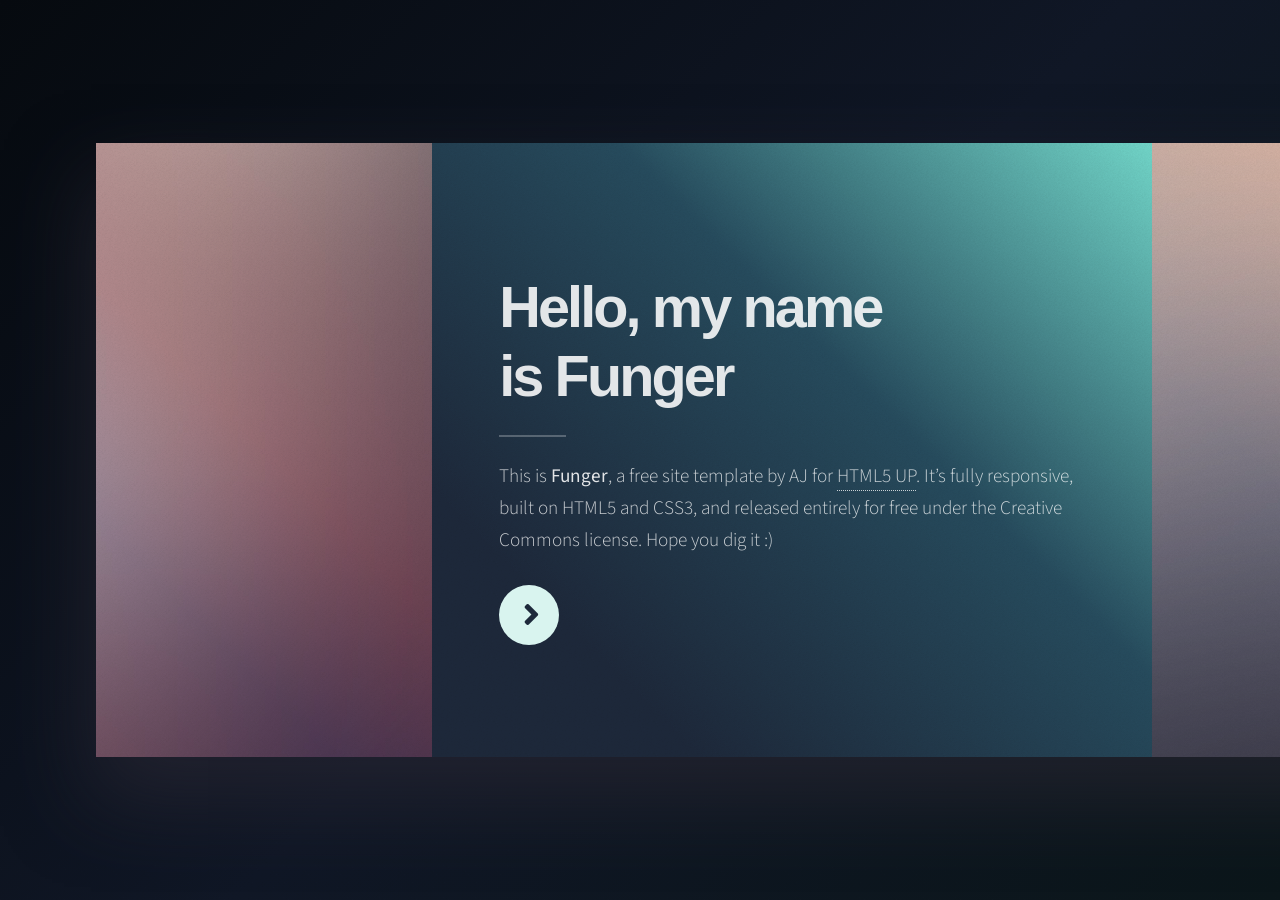
==== commit d705def9: "Update index.html" ====
--- a/index.html
+++ b/index.html
@@ -6,10 +6,10 @@
 -->
 <html>
 	<head>
-		<title>Henry | Electrical & Computer Engineering</title>
+		<title>Welcome to Brepi City</title>
+		 <link rel="icon" type="image/x-icon" href="/images/catapple.png">
 		<meta charset="utf-8" />
 		<meta name="viewport" content="width=device-width, initial-scale=1, user-scalable=no" />
-		<meta name="description" content="Henry's electrical and computer engineering portfolio: hardware, electronics, computer systems, projects, teaching, and creative work." />
 		<link rel="stylesheet" href="assets/css/main.css" />
 		<noscript><link rel="stylesheet" href="assets/css/noscript.css" /></noscript>
 	</head>
@@ -21,153 +21,89 @@
 				<!-- Wrapper -->
 					<div id="wrapper">
 
-						<!-- Hero -->
+						<!-- Panel (Banner) -->
 							<section class="panel banner right">
 								<div class="content color0 span-3-75">
-									<p class="eyebrow">Electrical &amp; Computer Engineering</p>
 									<h1 class="major">Hello, my name<br />
-									is Henry.</h1>
-									<p>I’m a third-year Electrical and Computer Engineering student at <strong>The University of Texas at Austin</strong> interested in hardware, electronics, computer systems, and building things.</p>
+									is Funger</h1>
+									<p>This is <strong>Funger</strong>, a free site template by AJ for <a href="https://html5up.net">HTML5 UP</a>. It’s fully responsive, built on HTML5 and CSS3, and released entirely for free under the Creative Commons license. Hope you dig it :)</p>
 									<ul class="actions">
-										<li><a href="#about" class="button primary color1 circle icon solid fa-angle-right">Explore</a></li>
+										<li><a href="#first" class="button primary color1 circle icon solid fa-angle-right">Next</a></li>
 									</ul>
 								</div>
 								<div class="image filtered span-1-75" data-position="25% 25%">
-									<img src="images/pic01.jpg" alt="Portfolio hero image" />
-								</div>
-							</section>
-
-						<!-- About -->
-							<section class="panel spotlight medium right" id="about">
+									<img src="images/pic01.jpg" alt="" />
+								</div>
+							</section>
+
+						<!-- Panel (Spotlight) -->
+							<section class="panel spotlight medium right" id="first">
 								<div class="content span-7">
-									<p class="eyebrow">About</p>
-									<h2 class="major">From transistors to systems</h2>
-									<p>I study Electrical and Computer Engineering at UT Austin and like understanding how systems work across layers, from circuits and transistors to computer hardware, operating systems, and software. I’m especially interested in hands-on engineering, electronics, Linux, semiconductor design, and the boundary between hardware and software.</p>
-									<p>I like learning by building, debugging, and explaining ideas clearly enough that someone else can use them too.</p>
+									<h2 class="major">Funger funger funger funger</h2>
+									<p>funger funger funger funger elementum massa hendrermy name funder my name funder my name funder my name funder my name funder my name funder my name funder my name funder my name funder my name funder d sed tristique. Quisque dictum mampor, porttitor elit amet, gravida hendrerit fringilla lorem ipsum dolor.</p>
 								</div>
 								<div class="image filtered tinted" data-position="top left">
-									<img src="images/pic02.jpg" alt="Engineering workspace" />
-								</div>
-							</section>
-
-						<!-- Experience -->
+									<img src="images/pic02.jpg" alt="" />
+								</div>
+							</section>
+
+					
+						<!-- Panel -->
+							<section class="panel">
+								<div class="intro color2">
+									<h2 class="major">Elit integer</h2>
+									<p>Sed vel nibh libero. Mauris et lorem pharetra massa lorem turpis congue pulvinar. Vivamus sed feugiat finibus. Duis amet bibendum amet sed. Duis mauris ex, dapibus sed ligula tempus volutpat magna etiam.</p>
+								</div>
+								<div class="gallery">
+									<div class="group span-3">
+										<a href="images/gug.png" class="image filtered span-3" data-position="bottom"><img src="images/gug.png" alt="" /></a>
+										<a href="images/die.png" class="image filtered span-1-5" data-position="center"><img src="images/die.png" alt="" /></a>
+										<a href="images/gallery/fulls/03.jpg" class="image filtered span-1-5" data-position="bottom"><img src="images/gallery/thumbs/03.jpg" alt="" /></a>
+									</div>
+									<a href="images/lug.jpg" class="image filtered span-2-5" data-position="top"><img src="images/lug.jpg" alt="" /></a>
+									<div class="group span-4-5">
+										<a href="images/gallery/fulls/05.jpg" class="image filtered span-3" data-position="top"><img src="images/gallery/thumbs/05.jpg" alt="" /></a>
+										<a href="images/gallery/fulls/06.jpg" class="image filtered span-1-5" data-position="center"><img src="images/gallery/thumbs/06.jpg" alt="" /></a>
+										<a href="images/gallery/fulls/07.jpg" class="image filtered span-1-5" data-position="bottom"><img src="images/gallery/thumbs/07.jpg" alt="" /></a>
+										<a href="images/gallery/fulls/08.jpg" class="image filtered span-3" data-position="top"><img src="images/gallery/thumbs/08.jpg" alt="" /></a>
+									</div>
+									<a href="images/gallery/fulls/09.jpg" class="image filtered span-2-5" data-position="right"><img src="images/gallery/thumbs/09.jpg" alt="" /></a>
+								</div>
+							</section>
+	<!-- Panel -->
 							<section class="panel color1">
 								<div class="intro joined">
-									<p class="eyebrow">Experience</p>
-									<h2 class="major">Teaching &amp; technical work</h2>
-									<p>I enjoy technical work that combines problem solving with communication, especially when I can help someone understand why a circuit or system behaves the way it does.</p>
-								</div>
-								<div class="inner columns aligned experience-grid">
-									<div class="span-3">
-										<h3>Engineering Teaching Assistant</h3>
-										<p class="meta">The University of Texas at Austin</p>
-										<ul>
-											<li>Explained engineering concepts and problem-solving methods to students.</li>
-											<li>Helped students debug circuits, calculations, and lab work.</li>
-											<li>Communicated technical material in a clear, practical way.</li>
-											<li>Supported students in a classroom and lab environment.</li>
-										</ul>
-									</div>
-									<div class="span-2-5 future-role">
-										<h3>Next role</h3>
-										<p>Add a future internship, research position, or engineering role here.</p>
-										<p><strong>Placeholder:</strong> COMPANY / ROLE / DATES</p>
-									</div>
-								</div>
-							</section>
-
-						<!-- Projects -->
-							<section class="panel">
-								<div class="intro color2">
-									<p class="eyebrow">Projects</p>
-									<h2 class="major">Things I build</h2>
-									<p>A mix of engineering, systems, software, and creative work. Replace the placeholder descriptions and links below as each project becomes portfolio-ready.</p>
-								</div>
-								<div class="gallery project-gallery">
-									<div class="group span-3">
-										<div class="image filtered span-3 project-card" data-position="bottom">
-											<img src="images/gug.png" alt="Electronics project placeholder" />
-											<div class="project-overlay">
-												<h3>Electronics / Circuit Project</h3>
-												<p>Replace with a short description of a circuit, hardware build, or measurement project.</p>
-												<a href="YOUR_ELECTRONICS_PROJECT_URL">Project link</a>
-											</div>
-										</div>
-										<div class="image filtered span-1-5 project-card" data-position="center">
-											<img src="images/die.png" alt="Linux project placeholder" />
-											<div class="project-overlay compact">
-												<h3>Linux / Systems</h3>
-												<p>Document a Linux, computer systems, or hardware-software project.</p>
-												<a href="YOUR_SYSTEMS_PROJECT_URL">Project link</a>
-											</div>
-										</div>
-										<div class="image filtered span-1-5 project-card" data-position="bottom">
-											<img src="images/gallery/thumbs/03.jpg" alt="Software project placeholder" />
-											<div class="project-overlay compact">
-												<h3>Software / Web</h3>
-												<p>This portfolio site or another software project can live here.</p>
-												<a href="YOUR_GITHUB_PROJECT_URL">GitHub</a>
-											</div>
-										</div>
-									</div>
-									<div class="image filtered span-2-5 project-card" data-position="top">
-										<img src="images/lug.jpg" alt="Video project placeholder" />
-										<div class="project-overlay">
-											<h3>YouTube / Video Work</h3>
-											<p>Feature a video, short film, edit, tutorial, or other visual project.</p>
-											<a href="YOUR_YOUTUBE_URL">Watch</a>
-										</div>
-									</div>
-									<div class="image filtered span-2-5 project-card" data-position="center">
-										<img src="images/gallery/thumbs/05.jpg" alt="Music project placeholder" />
-										<div class="project-overlay">
-											<h3>Music / Creative Work</h3>
-											<p>Feature a track, piano recording, FL Studio project, or other creative work.</p>
-											<a href="YOUR_MUSIC_URL">Listen</a>
-										</div>
-									</div>
-								</div>
-							</section>
-
-						<!-- Skills -->
-							<section class="panel color1">
-								<div class="intro joined">
-									<p class="eyebrow">Skills &amp; interests</p>
-									<h2 class="major">Technical toolkit</h2>
-									<p>Areas I’ve worked in, studied, or continue to develop through coursework and personal projects.</p>
+									<h2 class="major">Amet lorem</h2>
+									<p>Sed vel nibh libero. Mauris et lorem pharetra massa lorem turpis congue pulvinar. Vivamus sed feugiat finibus. Duis amet bibendum amet sed. Duis mauris ex, dapibus sed ligula tempus volutpat magna etiam.</p>
 								</div>
 								<div class="inner">
-									<ul class="grid-icons three connected skill-grid">
-										<li><span class="icon solid fa-wave-square"></span><span class="skill-name">Circuit Analysis</span></li>
-										<li><span class="icon solid fa-microchip"></span><span class="skill-name">Analog Electronics</span></li>
-										<li><span class="icon solid fa-project-diagram"></span><span class="skill-name">Digital Systems</span></li>
-										<li><span class="icon solid fa-chart-line"></span><span class="skill-name">Cadence Virtuoso</span></li>
-										<li><span class="icon brands fa-linux"></span><span class="skill-name">Linux</span></li>
-										<li><span class="icon solid fa-memory"></span><span class="skill-name">Computer Hardware</span></li>
-										<li><span class="icon solid fa-code"></span><span class="skill-name">Programming</span></li>
-										<li><span class="icon solid fa-chalkboard-teacher"></span><span class="skill-name">Technical Teaching</span></li>
+									<ul class="grid-icons three connected">
+										<li><span class="icon fa-gem"><span class="label">Lorem</span></span></li>
+										<li><span class="icon solid fa-camera-retro"><span class="label">Ipsum</span></span></li>
+										<li><span class="icon solid fa-cog"><span class="label">Dolor</span></span></li>
+										<li><span class="icon solid fa-paper-plane"><span class="label">Sit</span></span></li>
+										<li><span class="icon solid fa-chart-bar"><span class="label">Amet</span></span></li>
+										<li><span class="icon solid fa-code"><span class="label">Nullam</span></span></li>
 									</ul>
 								</div>
 							</section>
 
-						<!-- Creative Work -->
+						<!-- Panel (Spotlight) -->
 							<section class="panel spotlight large left">
 								<div class="content span-5">
-									<p class="eyebrow">Outside engineering</p>
-									<h2 class="major">Creative work</h2>
-									<p>Engineering is the center of this portfolio, but it isn’t the only thing I make. I also edit videos, work on YouTube projects, play piano, and produce music in FL Studio. I like projects that combine technical problem solving with a strong visual or creative direction.</p>
+									<h2 class="major">Magna amet tempus</h2>
+									<p>Mauris a cursus velit. Nunc lacinia sollicitudin egestas bibendum, magna dui bibendum ex, sagittis commodo enim risus sed magna nulla. Vestibulum ut consequat velit. Curabitur vitae libero lorem. Quisque iaculis porttitor blandit. Nullam quis sagittis maximus. Sed vel nibh libero. Mauris et lorem pharetra massa lorem turpis congue pulvinar.</p>
 								</div>
 								<div class="image filtered tinted" data-position="top right">
-									<img src="images/pic03.jpg" alt="Creative work" />
-								</div>
-							</section>
-
-						<!-- Contact -->
+									<img src="images/pic03.jpg" alt="" />
+								</div>
+							</section>
+
+						<!-- Panel -->
 							<section class="panel color4-alt">
 								<div class="intro color4">
-									<p class="eyebrow">Contact</p>
-									<h2 class="major">Get in touch</h2>
-									<p>If you want to talk about engineering, projects, internships, or collaboration, send me a message or find me through the links here.</p>
+									<h2 class="major">Contact</h2>
+									<p>Sed vel nibh libero. Mauris et lorem pharetra massa lorem turpis congue pulvinar. Vivamus sed feugiat finibus. Duis amet bibendum amet sed. Duis mauris ex, dapibus sed ligula tempus volutpat magna etiam.</p>
 								</div>
 								<div class="inner columns divided">
 									<div class="span-3-25">
@@ -190,20 +126,290 @@
 												<li><input type="submit" value="Send Message" class="button primary" /></li>
 											</ul>
 										</form>
-										<p class="form-note">Connect this form to your preferred form service before publishing.</p>
 									</div>
 									<div class="span-1-5">
 										<ul class="contact-icons color1">
-											<li class="icon brands fa-github"><a href="YOUR_GITHUB_URL">GitHub</a></li>
-											<li class="icon brands fa-linkedin-in"><a href="YOUR_LINKEDIN_URL">LinkedIn</a></li>
-											<li class="icon solid fa-envelope"><a href="mailto:YOUR_EMAIL">YOUR_EMAIL</a></li>
-										</ul>
+											<li class="icon brands fa-twitter"><a href="#">@untitled-tld</a></li>
+											<li class="icon brands fa-facebook-f"><a href="#">facebook.com/untitled</a></li>
+											<li class="icon brands fa-snapchat-ghost"><a href="#">@untitled-tld</a></li>
+											<li class="icon brands fa-instagram"><a href="#">@untitled-tld</a></li>
+											<li class="icon brands fa-medium-m"><a href="#">medium.com/untitled</a></li>
+										</ul>
+									</div>
+								</div>
+							</section>
+
+						<!-- Panel -->
+							<section class="panel color2-alt">
+								<div class="intro color2">
+									<h2 class="major">Elements</h2>
+									<p>Sed vel nibh libero. Mauris et lorem pharetra massa lorem turpis congue pulvinar. Vivamus sed feugiat finibus. Duis amet bibendum amet sed. Duis mauris ex, dapibus sed ligula tempus volutpat magna etiam. </p>
+								</div>
+								<div class="inner columns aligned">
+									<div class="span-2-75">
+
+										<h3 class="major">Text</h3>
+										<p>This is <b>bold</b> and this is <strong>strong</strong>. This is <i>italic</i> and this is <em>emphasized</em>.
+										This is <sup>superscript</sup> text and this is <sub>subscript</sub> text.
+										This is <u>underlined</u> and this is code: <code>for (;;) { ... }</code>. Finally, <a href="#">this is a link</a>.</p>
+
+										<h1>Heading Level 1</h1>
+										<h2>Heading Level 2</h2>
+										<h3>Heading Level 3</h3>
+										<h4>Heading Level 4</h4>
+										<h5>Heading Level 5</h5>
+										<h6>Heading Level 6</h6>
+
+									</div>
+									<div class="span-3">
+
+										<h4>Blockquote</h4>
+										<blockquote>Lorem ipsum dolor sit amet. Felis sagittis eget tempus euismod. Vestibulum ante ipsum primis in vestibulum. Blandit adipiscing eu iaculis volutpat ac adipiscing volutpat ac adipiscing faucibus.</blockquote>
+
+										<h4>Preformatted</h4>
+										<pre><code>i = 0;
+
+while (!deck.isInOrder()) {
+    print 'Iteration ' + (i++);
+    deck.shuffle();
+}
+
+print 'It took ' + i + ' iterations to sort the deck.';</code></pre>
+
+									</div>
+									<div class="span-1-25">
+
+										<h3 class="major">Lists</h3>
+
+										<h4>Unordered</h4>
+										<ul>
+											<li>Lorem ipsum dolor sit.</li>
+											<li>Dolor pulvinar etiam.</li>
+											<li>Etiam vel felis viverra.</li>
+										</ul>
+
+										<h4>Alternate</h4>
+										<ul class="alt">
+											<li>Lorem ipsum dolor sit.</li>
+											<li>Dolor pulvinar etiam.</li>
+											<li>Etiam vel felis viverra.</li>
+											<li>Felis enim feugiat.</li>
+										</ul>
+
+									</div>
+									<div class="span-1-5">
+
+										<h4>Ordered</h4>
+										<ol>
+											<li>Lorem ipsum dolor sit.</li>
+											<li>Dolor pulvinar etiam.</li>
+											<li>Etiam vel felis viverra.</li>
+											<li>Felis enim feugiat.</li>
+											<li>Etiam vel felis lorem.</li>
+										</ol>
+
+										<h4>Actions</h4>
+										<ul class="actions">
+											<li><a href="#" class="button primary color2">Default</a></li>
+											<li><a href="#" class="button">Default</a></li>
+										</ul>
+										<ul class="actions stacked">
+											<li><a href="#" class="button primary color2">Default</a></li>
+											<li><a href="#" class="button">Default</a></li>
+										</ul>
+
+									</div>
+									<div class="span-1-25">
+
+										<h4>Icons</h4>
+										<ul class="icons">
+											<li><a href="#" class="icon brands fa-twitter"><span class="label">Twitter</span></a></li>
+											<li><a href="#" class="icon brands fa-facebook-f"><span class="label">Facebook</span></a></li>
+											<li><a href="#" class="icon brands fa-instagram"><span class="label">Instagram</span></a></li>
+											<li><a href="#" class="icon brands fa-github"><span class="label">GitHub</span></a></li>
+											<li><a href="#" class="icon brands fa-medium-m"><span class="label">Medium</span></a></li>
+										</ul>
+
+										<h4>Contact Icons</h4>
+										<ul class="contact-icons color2">
+											<li class="icon brands fa-twitter"><a href="#">Twitter</a></li>
+											<li class="icon brands fa-facebook-f"><a href="#">Facebook</a></li>
+											<li class="icon brands fa-instagram"><a href="#">Instagram</a></li>
+											<li class="icon brands fa-github"><a href="#">GitHub</a></li>
+											<li class="icon brands fa-medium-m"><a href="#">Medium</a></li>
+										</ul>
+
+									</div>
+									<div class="span-3">
+										<h3 class="major">Table</h3>
+										<h4>Default</h4>
+										<div class="table-wrapper">
+											<table>
+												<thead>
+													<tr>
+														<th>Name</th>
+														<th>Description</th>
+														<th>Price</th>
+													</tr>
+												</thead>
+												<tbody>
+													<tr>
+														<td>Item One</td>
+														<td>Ante turpis integer aliquet porttitor.</td>
+														<td>29.99</td>
+													</tr>
+													<tr>
+														<td>Item Two</td>
+														<td>Vis ac commodo adipiscing arcu aliquet.</td>
+														<td>19.99</td>
+													</tr>
+													<tr>
+														<td>Item Three</td>
+														<td> Morbi faucibus arcu accumsan lorem.</td>
+														<td>29.99</td>
+													</tr>
+													<tr>
+														<td>Item Four</td>
+														<td>Vitae integer tempus condimentum.</td>
+														<td>19.99</td>
+													</tr>
+												</tbody>
+												<tfoot>
+													<tr>
+														<td colspan="2"></td>
+														<td>100.00</td>
+													</tr>
+												</tfoot>
+											</table>
+										</div>
+									</div>
+									<div class="span-3">
+										<h4>Alternate</h4>
+										<div class="table-wrapper">
+											<table class="alt">
+												<thead>
+													<tr>
+														<th>Name</th>
+														<th>Description</th>
+														<th>Price</th>
+													</tr>
+												</thead>
+												<tbody>
+													<tr>
+														<td>Item One</td>
+														<td>Ante turpis integer aliquet porttitor.</td>
+														<td>29.99</td>
+													</tr>
+													<tr>
+														<td>Item Two</td>
+														<td>Vis ac commodo adipiscing arcu aliquet.</td>
+														<td>19.99</td>
+													</tr>
+													<tr>
+														<td>Item Three</td>
+														<td> Morbi faucibus arcu accumsan lorem.</td>
+														<td>29.99</td>
+													</tr>
+													<tr>
+														<td>Item Four</td>
+														<td>Vitae integer tempus condimentum.</td>
+														<td>19.99</td>
+													</tr>
+													<tr>
+														<td>Item Five</td>
+														<td>Ante turpis integer aliquet porttitor.</td>
+														<td>29.99</td>
+													</tr>
+												</tbody>
+												<tfoot>
+													<tr>
+														<td colspan="2"></td>
+														<td>100.00</td>
+													</tr>
+												</tfoot>
+											</table>
+										</div>
+									</div>
+									<div class="span-2-25">
+										<h3 class="major">Buttons</h3>
+										<ul class="actions">
+											<li><a href="#" class="button primary color2">Primary</a></li>
+											<li><a href="#" class="button">Default</a></li>
+										</ul>
+										<ul class="actions">
+											<li><a href="#" class="button">Default</a></li>
+											<li><a href="#" class="button large">Large</a></li>
+											<li><a href="#" class="button small">Small</a></li>
+										</ul>
+										<ul class="actions">
+											<li><a href="#" class="button primary color2 icon solid fa-cog">Icon</a></li>
+											<li><a href="#" class="button icon fa-gem">Icon</a></li>
+										</ul>
+										<ul class="actions">
+											<li><span class="button primary color2 disabled">Disabled</span></li>
+											<li><span class="button disabled">Disabled</span></li>
+										</ul>
+										<ul class="actions">
+											<li><a href="#" class="button primary color2 circle icon solid fa-cog">Icon</a></li>
+											<li><a href="#" class="button circle icon fa-gem">Icon</a></li>
+										</ul>
+									</div>
+									<div class="span-4-5">
+										<h3 class="major">Form</h3>
+										<form method="post" action="#">
+											<div class="fields">
+												<div class="field third">
+													<label for="demo-name">Name</label>
+													<input type="text" name="demo-name" id="demo-name" value="" placeholder="Jane Doe" />
+												</div>
+												<div class="field third">
+													<label for="demo-email">Email</label>
+													<input type="email" name="demo-email" id="demo-email" value="" placeholder="jane@untitled.tld" />
+												</div>
+												<div class="field third">
+													<label for="demo-category">Category</label>
+													<div class="select-wrapper">
+														<select name="demo-category" id="demo-category">
+															<option value="">-</option>
+															<option value="1">Manufacturing</option>
+															<option value="1">Shipping</option>
+															<option value="1">Administration</option>
+															<option value="1">Human Resources</option>
+														</select>
+													</div>
+												</div>
+												<div class="field quarter">
+													<input type="radio" id="demo-priority-low" name="demo-priority" class="color2" checked />
+													<label for="demo-priority-low">Low Priority</label>
+												</div>
+												<div class="field quarter">
+													<input type="radio" id="demo-priority-high" name="demo-priority" class="color2" />
+													<label for="demo-priority-high">High Priority</label>
+												</div>
+												<div class="field quarter">
+													<input type="checkbox" id="demo-copy" name="demo-copy" class="color2" />
+													<label for="demo-copy">Email a copy</label>
+												</div>
+												<div class="field quarter">
+													<input type="checkbox" id="demo-human" name="demo-human" class="color2" checked />
+													<label for="demo-human">Not a robot</label>
+												</div>
+												<div class="field">
+													<label for="demo-message">Message</label>
+													<textarea name="demo-message" id="demo-message" placeholder="Enter your message" rows="2"></textarea>
+												</div>
+											</div>
+											<ul class="actions">
+												<li><input type="submit" value="Send Message" class="primary color2" /></li>
+												<li><input type="reset" value="Reset" /></li>
+											</ul>
+										</form>
 									</div>
 								</div>
 							</section>
 
 						<!-- Copyright -->
-							<div class="copyright">&copy; Henry. Design: <a href="https://html5up.net">HTML5 UP</a>.</div>
+							<div class="copyright">&copy; Untitled. Design: <a href="https://html5up.net">HTML5 UP</a>.</div>
 
 					</div>
 
--- a/assets/css/main.css
+++ b/assets/css/main.css
@@ -1,3689 +1,3807 @@
-@import url(fontawesome-all.min.css);
-@import url("https://fonts.googleapis.com/css?family=Source+Sans+Pro:300,400,300i,400i");
-
+@import url(fontawesome-all.min.css);
+@import url("https://fonts.googleapis.com/css?family=Source+Sans+Pro:300,400,300i,400i");
+
 /*
 	Ethereal by HTML5 UP
 	html5up.net | @ajlkn
 	Free for personal and commercial use under the CCA 3.0 license (html5up.net/license)
-*/
-
-html, body, div, span, applet, object,
-iframe, h1, h2, h3, h4, h5, h6, p, blockquote,
-pre, a, abbr, acronym, address, big, cite,
-code, del, dfn, em, img, ins, kbd, q, s, samp,
-small, strike, strong, sub, sup, tt, var, b,
-u, i, center, dl, dt, dd, ol, ul, li, fieldset,
-form, label, legend, table, caption, tbody,
-tfoot, thead, tr, th, td, article, aside,
-canvas, details, embed, figure, figcaption,
-footer, header, hgroup, menu, nav, output, ruby,
-section, summary, time, mark, audio, video {
-	margin: 0;
-	padding: 0;
-	border: 0;
-	font-size: 100%;
-	font: inherit;
-	vertical-align: baseline;}
-
-article, aside, details, figcaption, figure,
-footer, header, hgroup, menu, nav, section {
-	display: block;}
-
-body {
-	line-height: 1;
-}
-
-ol, ul {
-	list-style: none;
-}
-
-blockquote, q {
-	quotes: none;
-}
-
-	blockquote:before, blockquote:after, q:before, q:after {
-		content: '';
-		content: none;
-	}
-
-table {
-	border-collapse: collapse;
-	border-spacing: 0;
-}
-
-body {
-	-webkit-text-size-adjust: none;
-}
-
-mark {
-	background-color: transparent;
-	color: inherit;
-}
-
-input::-moz-focus-inner {
-	border: 0;
-	padding: 0;
-}
-
-input, select, textarea {
-	-moz-appearance: none;
-	-webkit-appearance: none;
-	-ms-appearance: none;
-	appearance: none;
-}
-
-/* Page */
-
-	@-moz-keyframes load-spinner {
-		0% {
-			-moz-transform: rotate(0deg);
-			-webkit-transform: rotate(0deg);
-			-ms-transform: rotate(0deg);
-			transform: rotate(0deg);
-		}
-
-		100% {
-			-moz-transform: rotate(360deg);
-			-webkit-transform: rotate(360deg);
-			-ms-transform: rotate(360deg);
-			transform: rotate(360deg);
-		}
-	}
-
-	@-webkit-keyframes load-spinner {
-		0% {
-			-moz-transform: rotate(0deg);
-			-webkit-transform: rotate(0deg);
-			-ms-transform: rotate(0deg);
-			transform: rotate(0deg);
-		}
-
-		100% {
-			-moz-transform: rotate(360deg);
-			-webkit-transform: rotate(360deg);
-			-ms-transform: rotate(360deg);
-			transform: rotate(360deg);
-		}
-	}
-
-	@-ms-keyframes load-spinner {
-		0% {
-			-moz-transform: rotate(0deg);
-			-webkit-transform: rotate(0deg);
-			-ms-transform: rotate(0deg);
-			transform: rotate(0deg);
-		}
-
-		100% {
-			-moz-transform: rotate(360deg);
-			-webkit-transform: rotate(360deg);
-			-ms-transform: rotate(360deg);
-			transform: rotate(360deg);
-		}
-	}
-
-	@keyframes load-spinner {
-		0% {
-			-moz-transform: rotate(0deg);
-			-webkit-transform: rotate(0deg);
-			-ms-transform: rotate(0deg);
-			transform: rotate(0deg);
-		}
-
-		100% {
-			-moz-transform: rotate(360deg);
-			-webkit-transform: rotate(360deg);
-			-ms-transform: rotate(360deg);
-			transform: rotate(360deg);
-		}
-	}
-
-	@-ms-viewport {
-		width: device-width;
-	}
-
-	html {
-		width: 100%;
-		height: 100%;
-	}
-
-	html {
-		box-sizing: border-box;
-	}
-
-	*, *:before, *:after {
-		box-sizing: inherit;
-	}
-
-	body {
-		display: -moz-flex;
-		display: -webkit-flex;
-		display: -ms-flex;
-		display: flex;
-		-moz-align-items: center;
-		-webkit-align-items: center;
-		-ms-align-items: center;
-		align-items: center;
-		-moz-justify-content: -moz-flex-start;
-		-webkit-justify-content: -webkit-flex-start;
-		-ms-justify-content: -ms-flex-start;
-		justify-content: flex-start;
-		-ms-overflow-style: scrollbar;
-		width: 100%;
-		height: 100%;
-		min-height: 30rem;
-		overflow: hidden;
-	}
-
-		body:before {
-			-moz-animation: load-spinner 1s infinite linear;
-			-webkit-animation: load-spinner 1s infinite linear;
-			-ms-animation: load-spinner 1s infinite linear;
-			animation: load-spinner 1s infinite linear;
-			-moz-transition: opacity 0.25s ease;
-			-webkit-transition: opacity 0.25s ease;
-			-ms-transition: opacity 0.25s ease;
-			transition: opacity 0.25s ease;
-			-moz-transition-delay: 0s;
-			-webkit-transition-delay: 0s;
-			-ms-transition-delay: 0s;
-			transition-delay: 0s;
-			pointer-events: none;
-			content: '';
-			display: block;
-			position: absolute;
-			top: 50%;
-			left: 50%;
-			width: 4rem;
-			height: 4rem;
-			margin: -2rem 0 0 -2rem;
-			background-image: url("data:image/svg+xml;charset=utf8,%3Csvg xmlns='http://www.w3.org/2000/svg' xmlns:xlink='http://www.w3.org/1999/xlink' width='96px' height='96px' viewBox='0 0 96 96' zoomAndPan='disable'%3E%3Cstyle%3Ecircle %7Bfill: transparent%3B stroke: %232e2b37%3B stroke-width: 1.5px%3B %7D%3C/style%3E%3Cdefs%3E%3CclipPath id='corner'%3E%3Cpolygon points='0,0 48,0 48,48 96,48 96,96 0,96' /%3E%3C/clipPath%3E%3C/defs%3E%3Cg clip-path='url(%23corner)'%3E%3Ccircle cx='48' cy='48' r='32'/%3E%3C/g%3E%3C/svg%3E");
-			background-position: center;
-			background-repeat: no-repeat;
-			background-size: 4rem;
-			opacity: 0;
-		}
-
-		body:after {
-			pointer-events: none;
-			content: '';
-			display: block;
-			position: fixed;
-			top: 0;
-			left: 0;
-			width: 100%;
-			height: 100%;
-			z-index: -1;
-			background-attachment: fixed;
-			background-color: #e1e6e1;
-			background-image: url("../../images/overlay.png"), url("../../images/bg.jpg");
-			background-repeat: repeat, repeat-x;
-			background-size: 128px 128px, cover;
-		}
-
-		body.is-preload *, body.is-preload *:before, body.is-preload *:after {
-			-moz-animation: none !important;
-			-webkit-animation: none !important;
-			-ms-animation: none !important;
-			animation: none !important;
-			-moz-transition: none !important;
-			-webkit-transition: none !important;
-			-ms-transition: none !important;
-			transition: none !important;
-		}
-
-		body.is-preload:before {
-			-moz-transition: opacity 1s ease;
-			-webkit-transition: opacity 1s ease;
-			-ms-transition: opacity 1s ease;
-			transition: opacity 1s ease;
-			-moz-transition-delay: 0.75s;
-			-webkit-transition-delay: 0.75s;
-			-ms-transition-delay: 0.75s;
-			transition-delay: 0.75s;
-			opacity: 0.25;
-		}
-
-	@media screen and (max-width: 736px) {
-
-		html {
-			height: auto;
-		}
-
-		body {
-			height: auto;
-			overflow-x: hidden;
-			overflow-y: auto;
-		}
-
-	}
-
-	@media screen and (max-width: 480px) {
-
-		html, body {
-			min-width: 320px;
-		}
-
-	}
-
-/* Typography */
-
-	html {
-		font-size: 18pt;
-		font-size: 1vmax;
-	}
-
-		@media screen and (max-width: 1680px) {
-
-			html {
-				font-size: 12pt;
-				font-size: 1.1vmax;
-			}
-
-		}
-
-		@media screen and (max-width: 1280px) {
-
-			html {
-				font-size: 11pt;
-				font-size: 1.5vmax;
-			}
-
-		}
-
-	body, input, select, textarea {
-		color: rgba(255, 255, 255, 0.75);
-		font-family: "Source Sans Pro", Helvetica, sans-serif;
-		font-size: 1rem;
-		font-weight: 300;
-		line-height: 1.65;
-	}
-
-	a {
-		-moz-transition: color 0.2s ease-in-out, border-bottom-color 0.2s ease-in-out;
-		-webkit-transition: color 0.2s ease-in-out, border-bottom-color 0.2s ease-in-out;
-		-ms-transition: color 0.2s ease-in-out, border-bottom-color 0.2s ease-in-out;
-		transition: color 0.2s ease-in-out, border-bottom-color 0.2s ease-in-out;
-		color: inherit;
-		border-bottom: dotted 1px;
-		text-decoration: none;
-	}
-
-		a:hover {
-			border-bottom-color: transparent;
-			color: #ffe4b4;
-		}
-
-	strong, b {
-		color: rgba(255, 255, 255, 0.875);
-		font-weight: 400;
-	}
-
-	em, i {
-		font-style: italic;
-	}
-
-	p {
-		margin: 0 0 1.5rem 0;
-	}
-
-		body.is-ie p {
-			width: 100%;
-		}
-
-	h1, h2, h3, h4, h5, h6 {
-		color: rgba(255, 255, 255, 0.875);
-		font-family: Arial, Helvetica, sans-serif;
-		font-weight: 700;
-		line-height: 1.3;
-		margin: 0 0 0.75rem 0;
-		letter-spacing: -0.05em;
-	}
-
-		h1 a, h2 a, h3 a, h4 a, h5 a, h6 a {
-			color: inherit;
-			text-decoration: none;
-		}
-
-	h1.major, h2.major, h3.major {
-		position: relative;
-	}
-
-		h1.major:after, h2.major:after, h3.major:after {
-			content: '';
-			position: absolute;
-			left: 0;
-			width: 3.5rem;
-			height: 0.1rem;
-			background-color: rgba(255, 255, 255, 0.25);
-		}
-
-	h1 {
-		font-size: 3rem;
-		line-height: 1.2;
-	}
-
-		h1.major {
-			margin: 0 0 2.625rem 0;
-		}
-
-			h1.major:after {
-				bottom: -1.325rem;
-			}
-
-	h2 {
-		font-size: 1.75rem;
-		line-height: 1.2;
-	}
-
-		h2.major {
-			margin: 0 0 1.9875rem 0;
-		}
-
-			h2.major:after {
-				bottom: -1.2rem;
-			}
-
-	h3 {
-		font-size: 1.325rem;
-	}
-
-		h3.major {
-			margin: 0 0 1.875rem 0;
-		}
-
-			h3.major:after {
-				bottom: -0.75rem;
-			}
-
-	h4 {
-		font-size: 1rem;
-	}
-
-	h5 {
-		font-size: 0.9rem;
-	}
-
-	h6 {
-		font-size: 0.7rem;
-	}
-
-	sub {
-		font-size: 0.8rem;
-		position: relative;
-		top: 0.5rem;
-	}
-
-	sup {
-		font-size: 0.8rem;
-		position: relative;
-		top: -0.5rem;
-	}
-
-	blockquote {
-		border-left: solid 0.25rem rgba(255, 255, 255, 0.25);
-		font-style: italic;
-		margin: 0 0 1.5rem 0;
-		padding: 0.375rem 0 0.375rem 1.5rem;
-	}
-
-	code {
-		background: rgba(255, 255, 255, 0.075);
-		border-radius: 0.25rem;
-		font-family: "Courier New", monospace;
-		font-size: 0.8rem;
-		margin: 0 0.25rem;
-		padding: 0.25rem 0.65rem;
-	}
-
-	pre {
-		-webkit-overflow-scrolling: touch;
-		font-family: "Courier New", monospace;
-		font-size: 0.8rem;
-		margin: 0 0 1.5rem 0;
-		white-space: pre-wrap;
-	}
-
-		pre code {
-			display: block;
-			line-height: 1.625;
-			padding: 1rem 1.5rem;
-			overflow-x: auto;
-			margin: 0;
-		}
-
-	hr {
-		border: 0;
-		border-bottom: solid 2px rgba(255, 255, 255, 0.25);
-		margin: 1.875rem 0;
-	}
-
-	.align-left {
-		text-align: left;
-	}
-
-	.align-center {
-		text-align: center;
-	}
-
-	.align-right {
-		text-align: right;
-	}
-
-	@media screen and (max-width: 736px) {
-
-		html {
-			font-size: 12pt;
-		}
-
-		h1 {
-			font-size: 2.25rem;
-			line-height: 1.2;
-		}
-
-			h1.major {
-				margin: 0 0 2.625rem 0;
-			}
-
-				h1.major:after {
-					bottom: -1.325rem;
-				}
-
-		h2 {
-			font-size: 1.5rem;
-			line-height: 1.2;
-		}
-
-			h2.major {
-				margin: 0 0 1.9875rem 0;
-			}
-
-				h2.major:after {
-					bottom: -1.2rem;
-				}
-
-		h3 {
-			font-size: 1rem;
-		}
-
-			h3.major {
-				margin: 0 0 1.875rem 0;
-			}
-
-				h3.major:after {
-					bottom: -0.75rem;
-				}
-
-		h4 {
-			font-size: 1rem;
-		}
-
-		h5 {
-			font-size: 0.9rem;
-		}
-
-		h6 {
-			font-size: 0.7rem;
-		}
-
-		h1 br, h2 br, h3 br, h4 br, h5 br, h6 br {
-			display: none;
-		}
-
-	}
-
-	@media screen and (max-width: 360px) {
-
-		html {
-			font-size: 11pt;
-		}
-
-	}
-
-/* Form */
-
-	form {
-		margin: 0 0 1.5rem 0;
-	}
-
-		form > :last-child {
-			margin-bottom: 0;
-		}
-
-		form > .fields {
-			display: -moz-flex;
-			display: -webkit-flex;
-			display: -ms-flex;
-			display: flex;
-			-moz-flex-wrap: wrap;
-			-webkit-flex-wrap: wrap;
-			-ms-flex-wrap: wrap;
-			flex-wrap: wrap;
-			width: calc(100% + 3rem);
-			margin: -1.5rem 0 1.5rem -1.5rem;
-		}
-
-			form > .fields > .field {
-				-moz-flex-grow: 0;
-				-webkit-flex-grow: 0;
-				-ms-flex-grow: 0;
-				flex-grow: 0;
-				-moz-flex-shrink: 0;
-				-webkit-flex-shrink: 0;
-				-ms-flex-shrink: 0;
-				flex-shrink: 0;
-				padding: 1.5rem 0 0 1.5rem;
-				width: calc(100% - 1.5rem);
-			}
-
-				form > .fields > .field.half {
-					width: calc(50% - 0.75rem);
-				}
-
-				form > .fields > .field.third {
-					width: calc(100%/3 - 0.5rem);
-				}
-
-				form > .fields > .field.quarter {
-					width: calc(25% - 0.375rem);
-				}
-
-		@media screen and (max-width: 736px) {
-
-			form > .fields {
-				width: calc(100% + 2.25rem);
-				margin: -1.125rem 0 1.5rem -1.125rem;
-			}
-
-				form > .fields > .field {
-					padding: 1.125rem 0 0 1.125rem;
-					width: calc(100% - 1.125rem);
-				}
-
-					form > .fields > .field.half {
-						width: calc(100% - 1.125rem);
-					}
-
-					form > .fields > .field.third {
-						width: calc(100% - 1.125rem);
-					}
-
-					form > .fields > .field.quarter {
-						width: calc(100% - 1.125rem);
-					}
-
-		}
-
-	label {
-		color: rgba(255, 255, 255, 0.875);
-		display: block;
-		font-family: Arial, Helvetica, sans-serif;
-		font-size: 0.8rem;
-		font-weight: 700;
-		margin: 0 0 0.4875rem 0;
-	}
-
-	input[type="text"],
-	input[type="password"],
-	input[type="email"],
-	input[type="tel"],
-	select,
-	textarea {
-		-moz-appearance: none;
-		-webkit-appearance: none;
-		-ms-appearance: none;
-		appearance: none;
-		background: transparent;
-		border: solid 2px rgba(255, 255, 255, 0.25);
-		border-radius: 0.25rem;
-		color: inherit;
-		display: block;
-		outline: 0;
-		padding: 0 0.75rem;
-		text-decoration: none;
-		width: 100%;
-	}
-
-		input[type="text"]:invalid,
-		input[type="password"]:invalid,
-		input[type="email"]:invalid,
-		input[type="tel"]:invalid,
-		select:invalid,
-		textarea:invalid {
-			box-shadow: none;
-		}
-
-		input[type="text"]:focus,
-		input[type="password"]:focus,
-		input[type="email"]:focus,
-		input[type="tel"]:focus,
-		select:focus,
-		textarea:focus {
-			border-color: #ffe4b4;
-		}
-
-	option {
-		background-color: rgba(255, 255, 255, 0.875);
-		color: #2e2b37;
-	}
-
-	select {
-		background-image: url("data:image/svg+xml;charset=utf8,%3Csvg xmlns='http://www.w3.org/2000/svg' width='40' height='40' preserveAspectRatio='none' viewBox='0 0 40 40'%3E%3Cpath d='M9.4,12.3l10.4,10.4l10.4-10.4c0.2-0.2,0.5-0.4,0.9-0.4c0.3,0,0.6,0.1,0.9,0.4l3.3,3.3c0.2,0.2,0.4,0.5,0.4,0.9 c0,0.4-0.1,0.6-0.4,0.9L20.7,31.9c-0.2,0.2-0.5,0.4-0.9,0.4c-0.3,0-0.6-0.1-0.9-0.4L4.3,17.3c-0.2-0.2-0.4-0.5-0.4-0.9 c0-0.4,0.1-0.6,0.4-0.9l3.3-3.3c0.2-0.2,0.5-0.4,0.9-0.4S9.1,12.1,9.4,12.3z' fill='rgba(255, 255, 255, 0.25)' /%3E%3C/svg%3E");
-		background-size: 1.25rem;
-		background-repeat: no-repeat;
-		background-position: calc(100% - 1rem) center;
-		height: 2.5rem;
-		padding-right: 2.5rem;
-		text-overflow: ellipsis;
-	}
-
-		select option {
-			color: rgba(255, 255, 255, 0.875);
-			background: #2e2b37;
-		}
-
-		select:focus::-ms-value {
-			background-color: transparent;
-		}
-
-		select::-ms-expand {
-			display: none;
-		}
-
-	input[type="text"],
-	input[type="password"],
-	input[type="email"],
-	select {
-		height: 2.5rem;
-	}
-
-	textarea {
-		padding: 0.75rem 1rem;
-	}
-
-	input[type="checkbox"],
-	input[type="radio"] {
-		-moz-appearance: none;
-		-webkit-appearance: none;
-		-ms-appearance: none;
-		appearance: none;
-		display: block;
-		float: left;
-		margin-right: -2rem;
-		opacity: 0;
-		width: 1rem;
-		z-index: -1;
-	}
-
-		input[type="checkbox"] + label,
-		input[type="radio"] + label {
-			text-decoration: none;
-			position: relative;
-			color: rgba(255, 255, 255, 0.75);
-			cursor: pointer;
-			display: inline-block;
-			font-size: 1rem;
-			font-weight: 300;
-			margin-bottom: 0;
-			padding-left: 2.5rem;
-			padding-right: 1rem;
-		}
-
-			input[type="checkbox"] + label:before,
-			input[type="radio"] + label:before {
-				-moz-osx-font-smoothing: grayscale;
-				-webkit-font-smoothing: antialiased;
-				display: inline-block;
-				font-style: normal;
-				font-variant: normal;
-				text-rendering: auto;
-				line-height: 1;
-				text-transform: none !important;
-				font-family: 'Font Awesome 5 Free';
-				font-weight: 900;
-			}
-
-			input[type="checkbox"] + label:before,
-			input[type="radio"] + label:before {
-				content: '';
-				display: inline-block;
-				font-size: 0.8rem;
-				position: absolute;
-				top: 0;
-				left: 0;
-				width: 1.6875rem;
-				height: 1.6875rem;
-				line-height: 1.6875rem;
-				background: rgba(255, 255, 255, 0.075);
-				border: solid 1px rgba(255, 255, 255, 0.25);
-				border-radius: 0.25rem;
-				color: #2e2b37;
-				text-align: center;
-			}
-
-				body.is-ie input[type="checkbox"] + label:before, body.is-ie
-				input[type="radio"] + label:before {
-					line-height: 1.5;
-				}
-
-		input[type="checkbox"]:checked + label:before,
-		input[type="radio"]:checked + label:before {
-			content: '\f00c';
-			background: rgba(255, 255, 255, 0.875);
-			border-color: rgba(255, 255, 255, 0.875);
-		}
-
-		input[type="checkbox"]:focus + label:before,
-		input[type="radio"]:focus + label:before {
-			border-color: #ffe4b4;
-			box-shadow: 0 0 0 1px #ffe4b4;
-		}
-
-		input[type="checkbox"]:focus:checked + label:before,
-		input[type="radio"]:focus:checked + label:before {
-			background: #ffe4b4;
-		}
-
-		input[type="checkbox"].color1 + label:before,
-		input[type="radio"].color1 + label:before {
-			color: #726193;
-		}
-
-		input[type="checkbox"].color2 + label:before,
-		input[type="radio"].color2 + label:before {
-			color: #e37b7c;
-		}
-
-		input[type="checkbox"].color3 + label:before,
-		input[type="radio"].color3 + label:before {
-			color: #ffe4b4;
-		}
-
-		input[type="checkbox"].color4 + label:before,
-		input[type="radio"].color4 + label:before {
-			color: #353865;
-		}
-
-	input[type="checkbox"] + label:before {
-		border-radius: 0.25rem;
-	}
-
-	input[type="radio"] + label:before {
-		border-radius: 100%;
-	}
-
-	::-webkit-input-placeholder {
-		color: rgba(255, 255, 255, 0.5) !important;
-		opacity: 1.0;
-	}
-
-	:-moz-placeholder {
-		color: rgba(255, 255, 255, 0.5) !important;
-		opacity: 1.0;
-	}
-
-	::-moz-placeholder {
-		color: rgba(255, 255, 255, 0.5) !important;
-		opacity: 1.0;
-	}
-
-	:-ms-input-placeholder {
-		color: rgba(255, 255, 255, 0.5) !important;
-		opacity: 1.0;
-	}
-
-/* Icon */
-
-	.icon {
-		text-decoration: none;
-		position: relative;
-		border-bottom: none;
-	}
-
-		.icon:before {
-			-moz-osx-font-smoothing: grayscale;
-			-webkit-font-smoothing: antialiased;
-			display: inline-block;
-			font-style: normal;
-			font-variant: normal;
-			text-rendering: auto;
-			line-height: 1;
-			text-transform: none !important;
-			font-family: 'Font Awesome 5 Free';
-			font-weight: 400;
-		}
-
-		.icon > .label {
-			display: none;
-		}
-
-		.icon:before {
-			line-height: inherit;
-		}
-
-		.icon.solid:before {
-			font-weight: 900;
-		}
-
-		.icon.brands:before {
-			font-family: 'Font Awesome 5 Brands';
-		}
-
-/* Image */
-
-	.image {
-		display: inline-block;
-		position: relative;
-		border: 0;
-	}
-
-		.image.filtered:after {
-			background-image: url("../../images/overlay.png"), linear-gradient(45deg, rgba(114, 97, 147, 0.25) 25%, rgba(227, 123, 124, 0.25) 50%, rgba(255, 228, 180, 0.25));
-			background-size: 128px 128px, auto;
-			pointer-events: none;
-			content: '';
-			position: absolute;
-			top: 0;
-			left: 0;
-			width: 100%;
-			height: 100%;
-			opacity: 1;
-			z-index: 1;
-		}
-
-		.image.filtered.tinted:after {
-			background-image: url("../../images/overlay.png"), linear-gradient(45deg, rgba(114, 97, 147, 0.25) 25%, rgba(227, 123, 124, 0.25) 50%, rgba(255, 228, 180, 0.25)), linear-gradient(0deg, rgba(0, 0, 0, 0.125), rgba(0, 0, 0, 0.125));
-			background-size: 128px 128px, auto, auto;
-		}
-
-		.image[data-position] img {
-			-moz-object-fit: cover;
-			-webkit-object-fit: cover;
-			-ms-object-fit: cover;
-			object-fit: cover;
-			display: block;
-			position: absolute;
-			top: 0;
-			left: 0;
-			width: 100%;
-			height: 100%;
-		}
-
-		.image[data-position="top left"] img {
-			-moz-object-position: top left;
-			-webkit-object-position: top left;
-			-ms-object-position: top left;
-			object-position: top left;
-		}
-
-		.image[data-position="top"] img {
-			-moz-object-position: top;
-			-webkit-object-position: top;
-			-ms-object-position: top;
-			object-position: top;
-		}
-
-		.image[data-position="top right"] img {
-			-moz-object-position: top right;
-			-webkit-object-position: top right;
-			-ms-object-position: top right;
-			object-position: top right;
-		}
-
-		.image[data-position="right"] img {
-			-moz-object-position: right;
-			-webkit-object-position: right;
-			-ms-object-position: right;
-			object-position: right;
-		}
-
-		.image[data-position="bottom right"] img {
-			-moz-object-position: bottom right;
-			-webkit-object-position: bottom right;
-			-ms-object-position: bottom right;
-			object-position: bottom right;
-		}
-
-		.image[data-position="bottom"] img {
-			-moz-object-position: bottom;
-			-webkit-object-position: bottom;
-			-ms-object-position: bottom;
-			object-position: bottom;
-		}
-
-		.image[data-position="bottom left"] img {
-			-moz-object-position: bottom left;
-			-webkit-object-position: bottom left;
-			-ms-object-position: bottom left;
-			object-position: bottom left;
-		}
-
-		.image[data-position="left"] img {
-			-moz-object-position: left;
-			-webkit-object-position: left;
-			-ms-object-position: left;
-			object-position: left;
-		}
-
-		.image[data-position="center"] img {
-			-moz-object-position: center;
-			-webkit-object-position: center;
-			-ms-object-position: center;
-			object-position: center;
-		}
-
-		.image[data-position="25% 25%"] img {
-			-moz-object-position: 25% 25%;
-			-webkit-object-position: 25% 25%;
-			-ms-object-position: 25% 25%;
-			object-position: 25% 25%;
-		}
-
-		.image[data-position="75% 25%"] img {
-			-moz-object-position: 75% 25%;
-			-webkit-object-position: 75% 25%;
-			-ms-object-position: 75% 25%;
-			object-position: 75% 25%;
-		}
-
-		.image[data-position="75% 75%"] img {
-			-moz-object-position: 75% 75%;
-			-webkit-object-position: 75% 75%;
-			-ms-object-position: 75% 75%;
-			object-position: 75% 75%;
-		}
-
-		.image[data-position="25% 75%"] img {
-			-moz-object-position: 25% 75%;
-			-webkit-object-position: 25% 75%;
-			-ms-object-position: 25% 75%;
-			object-position: 25% 75%;
-		}
-
-		.image img {
-			display: block;
-		}
-
-		.image.left, .image.right {
-			max-width: 40%;
-		}
-
-			.image.left img, .image.right img {
-				width: 100%;
-			}
-
-		.image.left {
-			float: left;
-			padding: 0 1.5rem 1rem 0;
-			top: 0.25rem;
-		}
-
-		.image.right {
-			float: right;
-			padding: 0 0 1rem 1.5rem;
-			top: 0.25rem;
-		}
-
-		.image.fit {
-			display: block;
-			margin: 0 0 1.5rem 0;
-			width: 100%;
-		}
-
-			.image.fit img {
-				width: 100%;
-			}
-
-		.image.main {
-			display: block;
-			margin: 0 0 2.25rem 0;
-			width: 100%;
-		}
-
-			.image.main img {
-				width: 100%;
-			}
-
-/* List */
-
-	ol {
-		list-style: decimal;
-		margin: 0 0 1.5rem 0;
-		padding-left: 1.25rem;
-	}
-
-		ol li {
-			padding-left: 0.25rem;
-		}
-
-	ul {
-		list-style: disc;
-		margin: 0 0 1.5rem 0;
-		padding-left: 1rem;
-	}
-
-		ul li {
-			padding-left: 0.5rem;
-		}
-
-		ul.alt {
-			list-style: none;
-			padding-left: 0;
-		}
-
-			ul.alt li {
-				border-top: solid 1px rgba(255, 255, 255, 0.25);
-				padding: 0.5rem 0;
-			}
-
-				ul.alt li:first-child {
-					border-top: 0;
-					padding-top: 0;
-				}
-
-	dl {
-		margin: 0 0 1.5rem 0;
-	}
-
-		dl dt {
-			display: block;
-			font-weight: 400;
-			margin: 0 0 0.75rem 0;
-		}
-
-		dl dd {
-			margin-left: 1.5rem;
-		}
-
-/* Actions */
-
-	ul.actions {
-		display: -moz-flex;
-		display: -webkit-flex;
-		display: -ms-flex;
-		display: flex;
-		cursor: default;
-		list-style: none;
-		margin-left: -0.75rem;
-		padding-left: 0;
-	}
-
-		ul.actions li {
-			padding: 0 0 0 0.75rem;
-			vertical-align: middle;
-		}
-
-		ul.actions.special {
-			-moz-justify-content: center;
-			-webkit-justify-content: center;
-			-ms-justify-content: center;
-			justify-content: center;
-			width: 100%;
-			margin-left: 0;
-		}
-
-			ul.actions.special li:first-child {
-				padding-left: 0;
-			}
-
-		ul.actions.stacked {
-			-moz-flex-direction: column;
-			-webkit-flex-direction: column;
-			-ms-flex-direction: column;
-			flex-direction: column;
-			margin-left: 0;
-		}
-
-			ul.actions.stacked li {
-				padding: 0.975rem 0 0 0;
-			}
-
-				ul.actions.stacked li:first-child {
-					padding-top: 0;
-				}
-
-		ul.actions.fit {
-			width: calc(100% + 0.75rem);
-		}
-
-			ul.actions.fit li {
-				-moz-flex-grow: 1;
-				-webkit-flex-grow: 1;
-				-ms-flex-grow: 1;
-				flex-grow: 1;
-				-moz-flex-shrink: 1;
-				-webkit-flex-shrink: 1;
-				-ms-flex-shrink: 1;
-				flex-shrink: 1;
-				width: 100%;
-			}
-
-				ul.actions.fit li > * {
-					width: 100%;
-				}
-
-			ul.actions.fit.stacked {
-				width: 100%;
-			}
-
-/* Icons */
-
-	ul.icons {
-		cursor: default;
-		list-style: none;
-		padding-left: 0;
-	}
-
-		ul.icons li {
-			display: inline-block;
-			padding: 0 1rem 0 0;
-		}
-
-			ul.icons li:last-child {
-				padding-right: 0;
-			}
-
-			ul.icons li .icon:before {
-				font-size: 1.25em;
-			}
-
-/* Grid Icons */
-
-	ul.grid-icons {
-		display: -moz-flex;
-		display: -webkit-flex;
-		display: -ms-flex;
-		display: flex;
-		-moz-flex-wrap: wrap;
-		-webkit-flex-wrap: wrap;
-		-ms-flex-wrap: wrap;
-		flex-wrap: wrap;
-		-moz-justify-content: center;
-		-webkit-justify-content: center;
-		-ms-justify-content: center;
-		justify-content: center;
-		list-style: none;
-		margin: 0 0 1.5rem 0;
-		padding-left: 0;
-	}
-
-		ul.grid-icons .icon {
-			display: block;
-			position: relative;
-			width: 100%;
-			text-align: center;
-		}
-
-			ul.grid-icons .icon:before {
-				display: block;
-				width: 6rem;
-				height: 6rem;
-				line-height: 6rem;
-				border-radius: 6rem;
-				box-shadow: inset 0 0 0 2px rgba(255, 255, 255, 0.25);
-				font-size: 2.5rem;
-				margin: 0 auto;
-				text-align: center;
-			}
-
-				body.is-ie ul.grid-icons .icon:before {
-					line-height: 2.375;
-				}
-
-		ul.grid-icons > li {
-			-moz-flex-grow: 0;
-			-webkit-flex-grow: 0;
-			-ms-flex-grow: 0;
-			flex-grow: 0;
-			-moz-flex-shrink: 0;
-			-webkit-flex-shrink: 0;
-			-ms-flex-shrink: 0;
-			flex-shrink: 0;
-			position: relative;
-			margin: 1.5rem 0 0 1.5rem;
-			padding-left: 0;
-		}
-
-		ul.grid-icons.connected > li:before {
-			content: '';
-			display: block;
-			position: absolute;
-			width: 1.5rem;
-			height: 2px;
-			top: 50%;
-			left: -1.5rem;
-			background-color: rgba(255, 255, 255, 0.25);
-		}
-
-		ul.grid-icons.connected > li:after {
-			content: '';
-			display: block;
-			position: absolute;
-			width: 2px;
-			height: 1.5rem;
-			top: -1.5rem;
-			left: 50%;
-			background-color: rgba(255, 255, 255, 0.25);
-		}
-
-		ul.grid-icons.two {
-			width: 14rem;
-		}
-
-			ul.grid-icons.two > li:nth-child(-n + 2) {
-				margin-top: 0;
-			}
-
-				ul.grid-icons.two > li:nth-child(-n + 2):after {
-					display: none;
-				}
-
-			ul.grid-icons.two > li:nth-child(2n - 1) {
-				margin-left: 0;
-			}
-
-				ul.grid-icons.two > li:nth-child(2n - 1):before {
-					display: none;
-				}
-
-		ul.grid-icons.three {
-			width: 21.5rem;
-		}
-
-			ul.grid-icons.three > li:nth-child(-n + 3) {
-				margin-top: 0;
-			}
-
-				ul.grid-icons.three > li:nth-child(-n + 3):after {
-					display: none;
-				}
-
-			ul.grid-icons.three > li:nth-child(3n - 2) {
-				margin-left: 0;
-			}
-
-				ul.grid-icons.three > li:nth-child(3n - 2):before {
-					display: none;
-				}
-
-		ul.grid-icons.four {
-			width: 29rem;
-		}
-
-			ul.grid-icons.four > li:nth-child(-n + 4) {
-				margin-top: 0;
-			}
-
-				ul.grid-icons.four > li:nth-child(-n + 4):after {
-					display: none;
-				}
-
-			ul.grid-icons.four > li:nth-child(4n - 3) {
-				margin-left: 0;
-			}
-
-				ul.grid-icons.four > li:nth-child(4n - 3):before {
-					display: none;
-				}
-
-		@media screen and (max-width: 736px) {
-
-			ul.grid-icons {
-				-moz-justify-content: -moz-flex-start;
-				-webkit-justify-content: -webkit-flex-start;
-				-ms-justify-content: -ms-flex-start;
-				justify-content: flex-start;
-				width: 100% !important;
-				margin: -1rem 0 1.5rem -1rem;
-			}
-
-				ul.grid-icons .icon:before {
-					width: 4.5rem;
-					height: 4.5rem;
-					line-height: 4.5rem;
-					font-size: 1.75rem;
-				}
-
-				ul.grid-icons > li {
-					margin: 1rem 0 0 1rem !important;
-				}
-
-					ul.grid-icons > li:before {
-						display: none !important;
-					}
-
-					ul.grid-icons > li:after {
-						display: none !important;
-					}
-
-		}
-
-/* Contact Icons */
-
-	ul.contact-icons {
-		list-style: none;
-		padding-left: 0;
-	}
-
-		ul.contact-icons > li {
-			margin: 1.25rem 0 0 0;
-			padding-left: 0;
-		}
-
-			ul.contact-icons > li:before {
-				display: inline-block;
-				width: 2.25rem;
-				height: 2.25rem;
-				line-height: 2.25rem;
-				border-radius: 2.25rem;
-				background-color: white;
-				color: #2e2b37;
-				cursor: default;
-				font-size: 1.125rem;
-				margin-right: 1rem;
-				text-align: center;
-				vertical-align: middle;
-			}
-
-				body.is-ie ul.contact-icons > li:before {
-					line-height: 2.125;
-				}
-
-			ul.contact-icons > li a {
-				border-bottom: 0;
-			}
-
-		ul.contact-icons.color1 > li:before {
-			color: #726193;
-		}
-
-		ul.contact-icons.color2 > li:before {
-			color: #e37b7c;
-		}
-
-		ul.contact-icons.color3 > li:before {
-			color: #ffe4b4;
-		}
-
-		ul.contact-icons.color4 > li:before {
-			color: #353865;
-		}
-
-/* Table */
-
-	.table-wrapper {
-		-webkit-overflow-scrolling: touch;
-		overflow-x: auto;
-	}
-
-	table {
-		margin: 0 0 1.5rem 0;
-		width: 100%;
-	}
-
-		table tbody tr {
-			border: solid 1px rgba(255, 255, 255, 0.25);
-			border-left: 0;
-			border-right: 0;
-		}
-
-			table tbody tr:nth-child(2n + 1) {
-				background-color: rgba(255, 255, 255, 0.075);
-			}
-
-		table td {
-			padding: 0.75rem 0.75rem;
-		}
-
-		table th {
-			color: rgba(255, 255, 255, 0.875);
-			font-size: 0.9rem;
-			font-weight: 400;
-			padding: 0 0.75rem 0.75rem 0.75rem;
-			text-align: left;
-		}
-
-		table thead {
-			border-bottom: solid 2px rgba(255, 255, 255, 0.25);
-		}
-
-		table tfoot {
-			border-top: solid 2px rgba(255, 255, 255, 0.25);
-		}
-
-		table.alt {
-			border-collapse: separate;
-		}
-
-			table.alt tbody tr td {
-				border: solid 1px rgba(255, 255, 255, 0.25);
-				border-left-width: 0;
-				border-top-width: 0;
-			}
-
-				table.alt tbody tr td:first-child {
-					border-left-width: 1px;
-				}
-
-			table.alt tbody tr:first-child td {
-				border-top-width: 1px;
-			}
-
-			table.alt thead {
-				border-bottom: 0;
-			}
-
-			table.alt tfoot {
-				border-top: 0;
-			}
-
-/* Button */
-
-	input[type="submit"],
-	input[type="reset"],
-	input[type="button"],
-	button,
-	.button {
-		-moz-appearance: none;
-		-webkit-appearance: none;
-		-ms-appearance: none;
-		appearance: none;
-		-moz-transition: background-color 0.2s ease-in-out, box-shadow 0.2s ease-in-out, color 0.2s ease-in-out;
-		-webkit-transition: background-color 0.2s ease-in-out, box-shadow 0.2s ease-in-out, color 0.2s ease-in-out;
-		-ms-transition: background-color 0.2s ease-in-out, box-shadow 0.2s ease-in-out, color 0.2s ease-in-out;
-		transition: background-color 0.2s ease-in-out, box-shadow 0.2s ease-in-out, color 0.2s ease-in-out;
-		background-color: transparent;
-		border: 0;
-		border-radius: 0.25rem;
-		box-shadow: inset 0 0 0 2px rgba(255, 255, 255, 0.25);
-		color: rgba(255, 255, 255, 0.875) !important;
-		cursor: pointer;
-		display: inline-block;
-		font-family: Arial, Helvetica, sans-serif;
-		font-size: 0.6rem;
-		font-weight: 700;
-		height: 2.75rem;
-		letter-spacing: 0.15rem;
-		line-height: 2.75rem;
-		padding: 0 1.5rem 0 1.65rem;
-		text-align: center;
-		text-decoration: none;
-		text-transform: uppercase;
-		white-space: nowrap;
-	}
-
-		input[type="submit"]:hover,
-		input[type="reset"]:hover,
-		input[type="button"]:hover,
-		button:hover,
-		.button:hover {
-			box-shadow: inset 0 0 0 2px #ffe4b4;
-			color: #ffe4b4 !important;
-		}
-
-		input[type="submit"]:active,
-		input[type="reset"]:active,
-		input[type="button"]:active,
-		button:active,
-		.button:active {
-			background-color: rgba(255, 228, 180, 0.125);
-		}
-
-		input[type="submit"].icon:before,
-		input[type="reset"].icon:before,
-		input[type="button"].icon:before,
-		button.icon:before,
-		.button.icon:before {
-			display: inline-block;
-			position: relative;
-			top: -0.075rem;
-			vertical-align: middle;
-			font-size: 0.8rem;
-			margin: 0 0.375rem 0 -0.325rem;
-		}
-
-		input[type="submit"].icon.circle,
-		input[type="reset"].icon.circle,
-		input[type="button"].icon.circle,
-		button.icon.circle,
-		.button.icon.circle {
-			position: relative;
-			width: 3.125rem;
-			height: 3.125rem;
-			line-height: 3.125rem;
-			text-indent: 3.125rem;
-			border-radius: 100%;
-			overflow: hidden;
-			padding: 0;
-			letter-spacing: 0;
-		}
-
-			input[type="submit"].icon.circle:before,
-			input[type="reset"].icon.circle:before,
-			input[type="button"].icon.circle:before,
-			button.icon.circle:before,
-			.button.icon.circle:before {
-				display: block;
-				position: absolute;
-				top: 0;
-				left: 0;
-				width: inherit;
-				height: inherit;
-				font-size: 1.25rem;
-				line-height: inherit;
-				margin: 0;
-				text-indent: 0;
-			}
-
-			input[type="submit"].icon.circle.fa-angle-left:before,
-			input[type="reset"].icon.circle.fa-angle-left:before,
-			input[type="button"].icon.circle.fa-angle-left:before,
-			button.icon.circle.fa-angle-left:before,
-			.button.icon.circle.fa-angle-left:before {
-				position: relative;
-				left: -0.1rem;
-				font-size: 1.75rem;
-			}
-
-			input[type="submit"].icon.circle.fa-angle-right:before,
-			input[type="reset"].icon.circle.fa-angle-right:before,
-			input[type="button"].icon.circle.fa-angle-right:before,
-			button.icon.circle.fa-angle-right:before,
-			.button.icon.circle.fa-angle-right:before {
-				position: relative;
-				left: 0.1rem;
-				font-size: 1.75rem;
-			}
-
-		input[type="submit"].fit,
-		input[type="reset"].fit,
-		input[type="button"].fit,
-		button.fit,
-		.button.fit {
-			width: 100%;
-		}
-
-		input[type="submit"].small,
-		input[type="reset"].small,
-		input[type="button"].small,
-		button.small,
-		.button.small {
-			font-size: 0.4rem;
-			height: 1.875rem;
-			line-height: 1.875rem;
-			padding: 0 1.25rem 0 1.4rem;
-		}
-
-		input[type="submit"].large,
-		input[type="reset"].large,
-		input[type="button"].large,
-		button.large,
-		.button.large {
-			font-size: 0.8rem;
-			height: 3.3125rem;
-			line-height: 3.3125rem;
-			padding: 0 2rem 0 2.15rem;
-		}
-
-		input[type="submit"].primary,
-		input[type="reset"].primary,
-		input[type="button"].primary,
-		button.primary,
-		.button.primary {
-			background-color: white;
-			box-shadow: none;
-			color: #2e2b37 !important;
-		}
-
-			input[type="submit"].primary.color1,
-			input[type="reset"].primary.color1,
-			input[type="button"].primary.color1,
-			button.primary.color1,
-			.button.primary.color1 {
-				color: #726193 !important;
-			}
-
-			input[type="submit"].primary.color2,
-			input[type="reset"].primary.color2,
-			input[type="button"].primary.color2,
-			button.primary.color2,
-			.button.primary.color2 {
-				color: #e37b7c !important;
-			}
-
-			input[type="submit"].primary.color3,
-			input[type="reset"].primary.color3,
-			input[type="button"].primary.color3,
-			button.primary.color3,
-			.button.primary.color3 {
-				color: #ffe4b4 !important;
-			}
-
-			input[type="submit"].primary.color4,
-			input[type="reset"].primary.color4,
-			input[type="button"].primary.color4,
-			button.primary.color4,
-			.button.primary.color4 {
-				color: #353865 !important;
-			}
-
-			input[type="submit"].primary:hover,
-			input[type="reset"].primary:hover,
-			input[type="button"].primary:hover,
-			button.primary:hover,
-			.button.primary:hover {
-				background-color: #ffe4b4;
-			}
-
-			input[type="submit"].primary:active,
-			input[type="reset"].primary:active,
-			input[type="button"].primary:active,
-			button.primary:active,
-			.button.primary:active {
-				background-color: #fdd997;
-			}
-
-		input[type="submit"].disabled, input[type="submit"]:disabled,
-		input[type="reset"].disabled,
-		input[type="reset"]:disabled,
-		input[type="button"].disabled,
-		input[type="button"]:disabled,
-		button.disabled,
-		button:disabled,
-		.button.disabled,
-		.button:disabled {
-			pointer-events: none;
-			cursor: default;
-			opacity: 0.5;
-		}
-
-/* Gallery */
-
-	@-moz-keyframes gallery-modal-spinner {
-		0% {
-			-moz-transform: rotate(0deg);
-			-webkit-transform: rotate(0deg);
-			-ms-transform: rotate(0deg);
-			transform: rotate(0deg);
-		}
-
-		100% {
-			-moz-transform: rotate(360deg);
-			-webkit-transform: rotate(360deg);
-			-ms-transform: rotate(360deg);
-			transform: rotate(360deg);
-		}
-	}
-
-	@-webkit-keyframes gallery-modal-spinner {
-		0% {
-			-moz-transform: rotate(0deg);
-			-webkit-transform: rotate(0deg);
-			-ms-transform: rotate(0deg);
-			transform: rotate(0deg);
-		}
-
-		100% {
-			-moz-transform: rotate(360deg);
-			-webkit-transform: rotate(360deg);
-			-ms-transform: rotate(360deg);
-			transform: rotate(360deg);
-		}
-	}
-
-	@-ms-keyframes gallery-modal-spinner {
-		0% {
-			-moz-transform: rotate(0deg);
-			-webkit-transform: rotate(0deg);
-			-ms-transform: rotate(0deg);
-			transform: rotate(0deg);
-		}
-
-		100% {
-			-moz-transform: rotate(360deg);
-			-webkit-transform: rotate(360deg);
-			-ms-transform: rotate(360deg);
-			transform: rotate(360deg);
-		}
-	}
-
-	@keyframes gallery-modal-spinner {
-		0% {
-			-moz-transform: rotate(0deg);
-			-webkit-transform: rotate(0deg);
-			-ms-transform: rotate(0deg);
-			transform: rotate(0deg);
-		}
-
-		100% {
-			-moz-transform: rotate(360deg);
-			-webkit-transform: rotate(360deg);
-			-ms-transform: rotate(360deg);
-			transform: rotate(360deg);
-		}
-	}
-
-	.gallery {
-		-moz-align-items: -moz-stretch;
-		-webkit-align-items: -webkit-stretch;
-		-ms-align-items: -ms-stretch;
-		align-items: stretch;
-		display: -moz-flex;
-		display: -webkit-flex;
-		display: -ms-flex;
-		display: flex;
-		height: 100%;
-	}
-
-		.gallery > * {
-			width: 20rem;
-			height: 100%;
-		}
-
-		.gallery .image {
-			display: block;
-			position: relative;
-			border-bottom: 0;
-			overflow: hidden;
-		}
-
-			.gallery .image img {
-				-moz-transition: -moz-transform 0.2s ease-in-out;
-				-webkit-transition: -webkit-transform 0.2s ease-in-out;
-				-ms-transition: -ms-transform 0.2s ease-in-out;
-				transition: transform 0.2s ease-in-out;
-			}
-
-			.gallery .image:after {
-				-moz-transition: opacity 0.2s ease-in-out;
-				-webkit-transition: opacity 0.2s ease-in-out;
-				-ms-transition: opacity 0.2s ease-in-out;
-				transition: opacity 0.2s ease-in-out;
-			}
-
-			.gallery .image:hover img {
-				-moz-transform: scale(1.025);
-				-webkit-transform: scale(1.025);
-				-ms-transform: scale(1.025);
-				transform: scale(1.025);
-			}
-
-			.gallery .image:hover:after {
-				opacity: 0;
-			}
-
-		.gallery .group {
-			display: -moz-flex;
-			display: -webkit-flex;
-			display: -ms-flex;
-			display: flex;
-			-moz-flex-wrap: wrap;
-			-webkit-flex-wrap: wrap;
-			-ms-flex-wrap: wrap;
-			flex-wrap: wrap;
-		}
-
-			.gallery .group > * {
-				height: 50%;
-			}
-
-		.gallery .modal {
-			display: -moz-flex;
-			display: -webkit-flex;
-			display: -ms-flex;
-			display: flex;
-			-moz-align-items: center;
-			-webkit-align-items: center;
-			-ms-align-items: center;
-			align-items: center;
-			-moz-justify-content: center;
-			-webkit-justify-content: center;
-			-ms-justify-content: center;
-			justify-content: center;
-			pointer-events: none;
-			-moz-user-select: none;
-			-webkit-user-select: none;
-			-ms-user-select: none;
-			user-select: none;
-			-moz-transition: opacity 0.5s ease, visibility 0.5s, z-index 0.5s;
-			-webkit-transition: opacity 0.5s ease, visibility 0.5s, z-index 0.5s;
-			-ms-transition: opacity 0.5s ease, visibility 0.5s, z-index 0.5s;
-			transition: opacity 0.5s ease, visibility 0.5s, z-index 0.5s;
-			-webkit-tap-highlight-color: rgba(0, 0, 0, 0);
-			position: fixed;
-			top: 0;
-			left: 0;
-			width: 100%;
-			height: 100%;
-			background-color: rgba(46, 43, 55, 0.875);
-			opacity: 0;
-			outline: 0;
-			visibility: none;
-			z-index: 0;
-		}
-
-			.gallery .modal:before {
-				-moz-animation: gallery-modal-spinner 1s infinite linear;
-				-webkit-animation: gallery-modal-spinner 1s infinite linear;
-				-ms-animation: gallery-modal-spinner 1s infinite linear;
-				animation: gallery-modal-spinner 1s infinite linear;
-				-moz-transition: opacity 0.25s ease;
-				-webkit-transition: opacity 0.25s ease;
-				-ms-transition: opacity 0.25s ease;
-				transition: opacity 0.25s ease;
-				-moz-transition-delay: 0.5s;
-				-webkit-transition-delay: 0.5s;
-				-ms-transition-delay: 0.5s;
-				transition-delay: 0.5s;
-				content: '';
-				display: block;
-				position: absolute;
-				top: 50%;
-				left: 50%;
-				width: 4rem;
-				height: 4rem;
-				margin: -2rem 0 0 -2rem;
-				background-image: url("data:image/svg+xml;charset=utf8,%3Csvg xmlns='http://www.w3.org/2000/svg' xmlns:xlink='http://www.w3.org/1999/xlink' width='96px' height='96px' viewBox='0 0 96 96' zoomAndPan='disable'%3E%3Cstyle%3Ecircle %7Bfill: transparent%3B stroke: rgba(255, 255, 255, 0.875)%3B stroke-width: 1.5px%3B %7D%3C/style%3E%3Cdefs%3E%3CclipPath id='corner'%3E%3Cpolygon points='0,0 48,0 48,48 96,48 96,96 0,96' /%3E%3C/clipPath%3E%3C/defs%3E%3Cg clip-path='url(%23corner)'%3E%3Ccircle cx='48' cy='48' r='32'/%3E%3C/g%3E%3C/svg%3E");
-				background-position: center;
-				background-repeat: no-repeat;
-				background-size: 4rem;
-				opacity: 0;
-			}
-
-			.gallery .modal:after {
-				content: '';
-				display: block;
-				position: absolute;
-				top: 0.5rem;
-				right: 0.5rem;
-				width: 4rem;
-				height: 4rem;
-				background-image: url("data:image/svg+xml;charset=utf8,%3Csvg xmlns='http://www.w3.org/2000/svg' xmlns:xlink='http://www.w3.org/1999/xlink' width='64px' height='64px' viewBox='0 0 64 64' zoomAndPan='disable'%3E%3Cstyle%3Eline %7Bstroke: rgba(255, 255, 255, 0.875)%3Bstroke-width: 1.5px%3B%7D%3C/style%3E%3Cline x1='20' y1='20' x2='44' y2='44' /%3E%3Cline x1='20' y1='44' x2='44' y2='20' /%3E%3C/svg%3E");
-				background-position: center;
-				background-repeat: no-repeat;
-				background-size: 3rem;
-				cursor: pointer;
-			}
-
-			.gallery .modal .inner {
-				-moz-transform: translateY(0.75rem);
-				-webkit-transform: translateY(0.75rem);
-				-ms-transform: translateY(0.75rem);
-				transform: translateY(0.75rem);
-				-moz-transition: opacity 0.25s ease, -moz-transform 0.25s ease;
-				-webkit-transition: opacity 0.25s ease, -webkit-transform 0.25s ease;
-				-ms-transition: opacity 0.25s ease, -ms-transform 0.25s ease;
-				transition: opacity 0.25s ease, transform 0.25s ease;
-				opacity: 0;
-			}
-
-				.gallery .modal .inner img {
-					display: block;
-					max-width: 90vw;
-					max-height: 85vh;
-					box-shadow: 0 1rem 3rem 0 rgba(0, 0, 0, 0.35);
-				}
-
-			.gallery .modal.visible {
-				pointer-events: auto;
-				opacity: 1;
-				visibility: visible;
-				z-index: 11000;
-			}
-
-				.gallery .modal.visible:before {
-					opacity: 1;
-				}
-
-			.gallery .modal.loaded .inner {
-				-moz-transform: translateY(0);
-				-webkit-transform: translateY(0);
-				-ms-transform: translateY(0);
-				transform: translateY(0);
-				-moz-transition: opacity 0.5s ease, -moz-transform 0.5s ease;
-				-webkit-transition: opacity 0.5s ease, -webkit-transform 0.5s ease;
-				-ms-transition: opacity 0.5s ease, -ms-transform 0.5s ease;
-				transition: opacity 0.5s ease, transform 0.5s ease;
-				opacity: 1;
-			}
-
-			.gallery .modal.loaded:before {
-				-moz-transition-delay: 0s;
-				-webkit-transition-delay: 0s;
-				-ms-transition-delay: 0s;
-				transition-delay: 0s;
-				opacity: 0;
-			}
-
-	@media screen and (max-width: 980px) {
-
-		.gallery .modal .inner img {
-			max-width: 100vw;
-		}
-
-	}
-
-	@media screen and (max-width: 736px) {
-
-		.gallery {
-			-moz-flex-direction: column;
-			-webkit-flex-direction: column;
-			-ms-flex-direction: column;
-			flex-direction: column;
-			height: auto;
-		}
-
-			.gallery > * {
-				height: auto;
-				width: 100%;
-			}
-
-			.gallery .image {
-				width: 100%;
-				height: 40rem;
-			}
-
-			.gallery .group .span-0-25 {
-				width: 8.33333%;
-			}
-
-			.gallery .group .span-0-5 {
-				width: 16.66666%;
-			}
-
-			.gallery .group .span-0-75 {
-				width: 25.0%;
-			}
-
-			.gallery .group .span-1 {
-				width: 33.33333%;
-			}
-
-			.gallery .group .span-1-25 {
-				width: 41.66666%;
-			}
-
-			.gallery .group .span-1-5 {
-				width: 49.99999%;
-			}
-
-			.gallery .group .span-1-75 {
-				width: 58.33333%;
-			}
-
-			.gallery .group .span-2 {
-				width: 66.66666%;
-			}
-
-			.gallery .group .span-2-25 {
-				width: 74.99999%;
-			}
-
-			.gallery .group .span-2-5 {
-				width: 83.33332%;
-			}
-
-			.gallery .group .span-2-75 {
-				width: 91.66666%;
-			}
-
-			.gallery .group .span-3 {
-				width: 99.99999%;
-			}
-
-			.gallery .group .span-3-25 {
-				width: 108.33332%;
-			}
-
-			.gallery .group .span-3-5 {
-				width: 116.66665%;
-			}
-
-			.gallery .group .span-3-75 {
-				width: 124.99999%;
-			}
-
-			.gallery .group .span-4 {
-				width: 133.33332%;
-			}
-
-			.gallery .group .span-4-25 {
-				width: 141.66665%;
-			}
-
-			.gallery .group .span-4-5 {
-				width: 149.99998%;
-			}
-
-			.gallery .group .span-4-75 {
-				width: 158.33332%;
-			}
-
-			.gallery .group .span-5 {
-				width: 166.66665%;
-			}
-
-			.gallery .group .span-5-25 {
-				width: 174.99998%;
-			}
-
-			.gallery .group .span-5-5 {
-				width: 183.33331%;
-			}
-
-			.gallery .group .span-5-75 {
-				width: 191.66665%;
-			}
-
-			.gallery .group .span-6 {
-				width: 199.99998%;
-			}
-
-			.gallery .group .span-6-25 {
-				width: 208.33331%;
-			}
-
-			.gallery .group .span-6-5 {
-				width: 216.66664%;
-			}
-
-			.gallery .group .span-6-75 {
-				width: 224.99998%;
-			}
-
-			.gallery .group .span-7 {
-				width: 233.33331%;
-			}
-
-			.gallery .group .span-7-25 {
-				width: 241.66664%;
-			}
-
-			.gallery .group .span-7-5 {
-				width: 249.99997%;
-			}
-
-			.gallery .group .span-7-75 {
-				width: 258.33331%;
-			}
-
-			.gallery .group .span-8 {
-				width: 266.66664%;
-			}
-
-			.gallery .group .span-8-25 {
-				width: 274.99997%;
-			}
-
-			.gallery .group .span-8-5 {
-				width: 283.3333%;
-			}
-
-			.gallery .group .span-8-75 {
-				width: 291.66664%;
-			}
-
-			.gallery .group .span-9 {
-				width: 299.99997%;
-			}
-
-			.gallery .group .span-9-25 {
-				width: 308.3333%;
-			}
-
-			.gallery .group .span-9-5 {
-				width: 316.66663%;
-			}
-
-			.gallery .group .span-9-75 {
-				width: 324.99997%;
-			}
-
-			.gallery .group .span-10 {
-				width: 333.3333%;
-			}
-
-			.gallery .group .image {
-				height: 20rem;
-			}
-
-	}
-
-	@media screen and (max-width: 480px) {
-
-		.gallery .image {
-			height: 30rem;
-		}
-
-		.gallery .group .image {
-			height: 12.5rem;
-		}
-
-	}
-
-/* Panel */
-
-	.panel {
-		display: -moz-flex;
-		display: -webkit-flex;
-		display: -ms-flex;
-		display: flex;
-		-moz-flex-grow: 0;
-		-webkit-flex-grow: 0;
-		-ms-flex-grow: 0;
-		flex-grow: 0;
-		-moz-flex-shrink: 0;
-		-webkit-flex-shrink: 0;
-		-ms-flex-shrink: 0;
-		flex-shrink: 0;
-		-moz-justify-content: center;
-		-webkit-justify-content: center;
-		-ms-justify-content: center;
-		justify-content: center;
-		-moz-align-items: -moz-stretch;
-		-webkit-align-items: -webkit-stretch;
-		-ms-align-items: -ms-stretch;
-		align-items: stretch;
-		height: 100%;
-		overflow-x: hidden;
-		overflow-y: auto;
-	}
-
-		.panel > * {
-			position: relative;
-			min-width: 10rem;
-		}
-
-			.panel > *.color0 {
-				background-image: url("../../images/overlay.png"), linear-gradient(45deg, #726193 20%, #e37b7c 60%, #ffe4b4);
-				background-size: 128px 128px, auto;
-			}
-
-			.panel > *.color1 {
-				background-image: url("../../images/overlay.png"), linear-gradient(45deg, rgba(114, 97, 147, 0.25) 25%, rgba(227, 123, 124, 0.25) 50%, rgba(255, 228, 180, 0.25));
-				background-size: 128px 128px, auto;
-				background-color: #726193;
-			}
-
-			.panel > *.color2 {
-				background-image: url("../../images/overlay.png"), linear-gradient(45deg, rgba(114, 97, 147, 0.25) 25%, rgba(227, 123, 124, 0.25) 50%, rgba(255, 228, 180, 0.25));
-				background-size: 128px 128px, auto;
-				background-color: #e37b7c;
-			}
-
-			.panel > *.color3 {
-				background-image: url("../../images/overlay.png"), linear-gradient(45deg, rgba(114, 97, 147, 0.25) 25%, rgba(227, 123, 124, 0.25) 50%, rgba(255, 228, 180, 0.25));
-				background-size: 128px 128px, auto;
-				background-color: #ffe4b4;
-			}
-
-			.panel > *.color4 {
-				background-image: url("../../images/overlay.png"), linear-gradient(45deg, rgba(114, 97, 147, 0.25) 25%, rgba(227, 123, 124, 0.25) 50%, rgba(255, 228, 180, 0.25));
-				background-size: 128px 128px, auto;
-				background-color: #353865;
-			}
-
-			.panel > *.color1-alt {
-				background-image: url("../../images/overlay.png"), linear-gradient(45deg, rgba(114, 97, 147, 0.175) 25%, rgba(227, 123, 124, 0.175) 50%, rgba(255, 228, 180, 0.175));
-				background-size: 128px 128px, auto;
-				background-color: #6c5e86;
-			}
-
-			.panel > *.color2-alt {
-				background-image: url("../../images/overlay.png"), linear-gradient(45deg, rgba(114, 97, 147, 0.175) 25%, rgba(227, 123, 124, 0.175) 50%, rgba(255, 228, 180, 0.175));
-				background-size: 128px 128px, auto;
-				background-color: #de7172;
-			}
-
-			.panel > *.color3-alt {
-				background-image: url("../../images/overlay.png"), linear-gradient(45deg, rgba(114, 97, 147, 0.175) 25%, rgba(227, 123, 124, 0.175) 50%, rgba(255, 228, 180, 0.175));
-				background-size: 128px 128px, auto;
-				background-color: #fedea6;
-			}
-
-			.panel > *.color4-alt {
-				background-image: url("../../images/overlay.png"), linear-gradient(45deg, rgba(114, 97, 147, 0.175) 25%, rgba(227, 123, 124, 0.175) 50%, rgba(255, 228, 180, 0.175));
-				background-size: 128px 128px, auto;
-				background-color: #323459;
-			}
-
-		.panel > .intro {
-			padding: 3.5rem 3.5rem 2rem 3.5rem ;
-			display: -moz-flex;
-			display: -webkit-flex;
-			display: -ms-flex;
-			display: flex;
-			-moz-flex-grow: 0;
-			-webkit-flex-grow: 0;
-			-ms-flex-grow: 0;
-			flex-grow: 0;
-			-moz-flex-shrink: 0;
-			-webkit-flex-shrink: 0;
-			-ms-flex-shrink: 0;
-			flex-shrink: 0;
-			-moz-justify-content: center;
-			-webkit-justify-content: center;
-			-ms-justify-content: center;
-			justify-content: center;
-			-moz-align-items: -moz-flex-start;
-			-webkit-align-items: -webkit-flex-start;
-			-ms-align-items: -ms-flex-start;
-			align-items: flex-start;
-			-moz-flex-direction: column;
-			-webkit-flex-direction: column;
-			-ms-flex-direction: column;
-			flex-direction: column;
-			width: 22rem;
-		}
-
-			.panel > .intro.joined {
-				width: 18.5rem;
-				padding-right: 0;
-			}
-
-				.panel > .intro.joined + .inner {
-					padding-left: 2.625rem;
-				}
-
-		.panel > .inner {
-			padding: 3.5rem 3.5rem 2rem 3.5rem ;
-			display: -moz-flex;
-			display: -webkit-flex;
-			display: -ms-flex;
-			display: flex;
-			-moz-flex-grow: 1;
-			-webkit-flex-grow: 1;
-			-ms-flex-grow: 1;
-			flex-grow: 1;
-			-moz-flex-shrink: 1;
-			-webkit-flex-shrink: 1;
-			-ms-flex-shrink: 1;
-			flex-shrink: 1;
-			-moz-justify-content: center;
-			-webkit-justify-content: center;
-			-ms-justify-content: center;
-			justify-content: center;
-			-moz-align-items: -moz-flex-start;
-			-webkit-align-items: -webkit-flex-start;
-			-ms-align-items: -ms-flex-start;
-			align-items: flex-start;
-			-moz-flex-direction: column;
-			-webkit-flex-direction: column;
-			-ms-flex-direction: column;
-			flex-direction: column;
-			position: relative;
-			width: 100%;
-		}
-
-			.panel > .inner.columns {
-				display: -moz-flex;
-				display: -webkit-flex;
-				display: -ms-flex;
-				display: flex;
-				-moz-justify-content: center;
-				-webkit-justify-content: center;
-				-ms-justify-content: center;
-				justify-content: center;
-				-moz-align-items: center;
-				-webkit-align-items: center;
-				-ms-align-items: center;
-				align-items: center;
-				-moz-flex-direction: row;
-				-webkit-flex-direction: row;
-				-ms-flex-direction: row;
-				flex-direction: row;
-			}
-
-				.panel > .inner.columns > * {
-					-moz-flex-grow: 0;
-					-webkit-flex-grow: 0;
-					-ms-flex-grow: 0;
-					flex-grow: 0;
-					-moz-flex-shrink: 0;
-					-webkit-flex-shrink: 0;
-					-ms-flex-shrink: 0;
-					flex-shrink: 0;
-					margin-left: 3.5rem;
-				}
-
-				.panel > .inner.columns > :first-child {
-					margin-left: 0;
-				}
-
-				.panel > .inner.columns.divided > * {
-					margin-left: 7rem;
-				}
-
-					.panel > .inner.columns.divided > *:before {
-						content: '';
-						position: absolute;
-						top: 3.5rem;
-						width: 2px;
-						height: calc(100% - 7rem);
-						margin-left: -3.5rem;
-						background-color: rgba(255, 255, 255, 0.25);
-					}
-
-				.panel > .inner.columns.divided > :first-child {
-					margin-left: 0;
-				}
-
-					.panel > .inner.columns.divided > :first-child:before {
-						display: none;
-					}
-
-				.panel > .inner.columns.aligned {
-					-moz-align-items: -moz-flex-start;
-					-webkit-align-items: -webkit-flex-start;
-					-ms-align-items: -ms-flex-start;
-					align-items: flex-start;
-				}
-
-		.panel .span-0-25 {
-			width: 2.5rem;
-		}
-
-		.panel .span-0-5 {
-			width: 5rem;
-		}
-
-		.panel .span-0-75 {
-			width: 7.5rem;
-		}
-
-		.panel .span-1 {
-			width: 10rem;
-		}
-
-		.panel .span-1-25 {
-			width: 12.5rem;
-		}
-
-		.panel .span-1-5 {
-			width: 15rem;
-		}
-
-		.panel .span-1-75 {
-			width: 17.5rem;
-		}
-
-		.panel .span-2 {
-			width: 20rem;
-		}
-
-		.panel .span-2-25 {
-			width: 22.5rem;
-		}
-
-		.panel .span-2-5 {
-			width: 25rem;
-		}
-
-		.panel .span-2-75 {
-			width: 27.5rem;
-		}
-
-		.panel .span-3 {
-			width: 30rem;
-		}
-
-		.panel .span-3-25 {
-			width: 32.5rem;
-		}
-
-		.panel .span-3-5 {
-			width: 35rem;
-		}
-
-		.panel .span-3-75 {
-			width: 37.5rem;
-		}
-
-		.panel .span-4 {
-			width: 40rem;
-		}
-
-		.panel .span-4-25 {
-			width: 42.5rem;
-		}
-
-		.panel .span-4-5 {
-			width: 45rem;
-		}
-
-		.panel .span-4-75 {
-			width: 47.5rem;
-		}
-
-		.panel .span-5 {
-			width: 50rem;
-		}
-
-		.panel .span-5-25 {
-			width: 52.5rem;
-		}
-
-		.panel .span-5-5 {
-			width: 55rem;
-		}
-
-		.panel .span-5-75 {
-			width: 57.5rem;
-		}
-
-		.panel .span-6 {
-			width: 60rem;
-		}
-
-		.panel .span-6-25 {
-			width: 62.5rem;
-		}
-
-		.panel .span-6-5 {
-			width: 65rem;
-		}
-
-		.panel .span-6-75 {
-			width: 67.5rem;
-		}
-
-		.panel .span-7 {
-			width: 70rem;
-		}
-
-		.panel .span-7-25 {
-			width: 72.5rem;
-		}
-
-		.panel .span-7-5 {
-			width: 75rem;
-		}
-
-		.panel .span-7-75 {
-			width: 77.5rem;
-		}
-
-		.panel .span-8 {
-			width: 80rem;
-		}
-
-		.panel .span-8-25 {
-			width: 82.5rem;
-		}
-
-		.panel .span-8-5 {
-			width: 85rem;
-		}
-
-		.panel .span-8-75 {
-			width: 87.5rem;
-		}
-
-		.panel .span-9 {
-			width: 90rem;
-		}
-
-		.panel .span-9-25 {
-			width: 92.5rem;
-		}
-
-		.panel .span-9-5 {
-			width: 95rem;
-		}
-
-		.panel .span-9-75 {
-			width: 97.5rem;
-		}
-
-		.panel .span-10 {
-			width: 100rem;
-		}
-
-		.panel.small {
-			width: 35rem;
-		}
-
-		.panel.medium {
-			width: 50rem;
-		}
-
-		.panel.large {
-			width: 65rem;
-		}
-
-		.panel.small .span-0-25, .panel.medium .span-0-25, .panel.large .span-0-25 {
-			width: 2.5%;
-		}
-
-		.panel.small .span-0-5, .panel.medium .span-0-5, .panel.large .span-0-5 {
-			width: 5%;
-		}
-
-		.panel.small .span-0-75, .panel.medium .span-0-75, .panel.large .span-0-75 {
-			width: 7.5%;
-		}
-
-		.panel.small .span-1, .panel.medium .span-1, .panel.large .span-1 {
-			width: 10%;
-		}
-
-		.panel.small .span-1-25, .panel.medium .span-1-25, .panel.large .span-1-25 {
-			width: 12.5%;
-		}
-
-		.panel.small .span-1-5, .panel.medium .span-1-5, .panel.large .span-1-5 {
-			width: 15%;
-		}
-
-		.panel.small .span-1-75, .panel.medium .span-1-75, .panel.large .span-1-75 {
-			width: 17.5%;
-		}
-
-		.panel.small .span-2, .panel.medium .span-2, .panel.large .span-2 {
-			width: 20%;
-		}
-
-		.panel.small .span-2-25, .panel.medium .span-2-25, .panel.large .span-2-25 {
-			width: 22.5%;
-		}
-
-		.panel.small .span-2-5, .panel.medium .span-2-5, .panel.large .span-2-5 {
-			width: 25%;
-		}
-
-		.panel.small .span-2-75, .panel.medium .span-2-75, .panel.large .span-2-75 {
-			width: 27.5%;
-		}
-
-		.panel.small .span-3, .panel.medium .span-3, .panel.large .span-3 {
-			width: 30%;
-		}
-
-		.panel.small .span-3-25, .panel.medium .span-3-25, .panel.large .span-3-25 {
-			width: 32.5%;
-		}
-
-		.panel.small .span-3-5, .panel.medium .span-3-5, .panel.large .span-3-5 {
-			width: 35%;
-		}
-
-		.panel.small .span-3-75, .panel.medium .span-3-75, .panel.large .span-3-75 {
-			width: 37.5%;
-		}
-
-		.panel.small .span-4, .panel.medium .span-4, .panel.large .span-4 {
-			width: 40%;
-		}
-
-		.panel.small .span-4-25, .panel.medium .span-4-25, .panel.large .span-4-25 {
-			width: 42.5%;
-		}
-
-		.panel.small .span-4-5, .panel.medium .span-4-5, .panel.large .span-4-5 {
-			width: 45%;
-		}
-
-		.panel.small .span-4-75, .panel.medium .span-4-75, .panel.large .span-4-75 {
-			width: 47.5%;
-		}
-
-		.panel.small .span-5, .panel.medium .span-5, .panel.large .span-5 {
-			width: 50%;
-		}
-
-		.panel.small .span-5-25, .panel.medium .span-5-25, .panel.large .span-5-25 {
-			width: 52.5%;
-		}
-
-		.panel.small .span-5-5, .panel.medium .span-5-5, .panel.large .span-5-5 {
-			width: 55%;
-		}
-
-		.panel.small .span-5-75, .panel.medium .span-5-75, .panel.large .span-5-75 {
-			width: 57.5%;
-		}
-
-		.panel.small .span-6, .panel.medium .span-6, .panel.large .span-6 {
-			width: 60%;
-		}
-
-		.panel.small .span-6-25, .panel.medium .span-6-25, .panel.large .span-6-25 {
-			width: 62.5%;
-		}
-
-		.panel.small .span-6-5, .panel.medium .span-6-5, .panel.large .span-6-5 {
-			width: 65%;
-		}
-
-		.panel.small .span-6-75, .panel.medium .span-6-75, .panel.large .span-6-75 {
-			width: 67.5%;
-		}
-
-		.panel.small .span-7, .panel.medium .span-7, .panel.large .span-7 {
-			width: 70%;
-		}
-
-		.panel.small .span-7-25, .panel.medium .span-7-25, .panel.large .span-7-25 {
-			width: 72.5%;
-		}
-
-		.panel.small .span-7-5, .panel.medium .span-7-5, .panel.large .span-7-5 {
-			width: 75%;
-		}
-
-		.panel.small .span-7-75, .panel.medium .span-7-75, .panel.large .span-7-75 {
-			width: 77.5%;
-		}
-
-		.panel.small .span-8, .panel.medium .span-8, .panel.large .span-8 {
-			width: 80%;
-		}
-
-		.panel.small .span-8-25, .panel.medium .span-8-25, .panel.large .span-8-25 {
-			width: 82.5%;
-		}
-
-		.panel.small .span-8-5, .panel.medium .span-8-5, .panel.large .span-8-5 {
-			width: 85%;
-		}
-
-		.panel.small .span-8-75, .panel.medium .span-8-75, .panel.large .span-8-75 {
-			width: 87.5%;
-		}
-
-		.panel.small .span-9, .panel.medium .span-9, .panel.large .span-9 {
-			width: 90%;
-		}
-
-		.panel.small .span-9-25, .panel.medium .span-9-25, .panel.large .span-9-25 {
-			width: 92.5%;
-		}
-
-		.panel.small .span-9-5, .panel.medium .span-9-5, .panel.large .span-9-5 {
-			width: 95%;
-		}
-
-		.panel.small .span-9-75, .panel.medium .span-9-75, .panel.large .span-9-75 {
-			width: 97.5%;
-		}
-
-		.panel.small .span-10, .panel.medium .span-10, .panel.large .span-10 {
-			width: 100%;
-		}
-
-		.panel.color0 {
-			background-image: url("../../images/overlay.png"), linear-gradient(45deg, #726193 20%, #e37b7c 60%, #ffe4b4);
-			background-size: 128px 128px, auto;
-		}
-
-		.panel.color1 {
-			background-image: url("../../images/overlay.png"), linear-gradient(45deg, rgba(114, 97, 147, 0.25) 25%, rgba(227, 123, 124, 0.25) 50%, rgba(255, 228, 180, 0.25));
-			background-size: 128px 128px, auto;
-			background-color: #726193;
-		}
-
-		.panel.color2 {
-			background-image: url("../../images/overlay.png"), linear-gradient(45deg, rgba(114, 97, 147, 0.25) 25%, rgba(227, 123, 124, 0.25) 50%, rgba(255, 228, 180, 0.25));
-			background-size: 128px 128px, auto;
-			background-color: #e37b7c;
-		}
-
-		.panel.color3 {
-			background-image: url("../../images/overlay.png"), linear-gradient(45deg, rgba(114, 97, 147, 0.25) 25%, rgba(227, 123, 124, 0.25) 50%, rgba(255, 228, 180, 0.25));
-			background-size: 128px 128px, auto;
-			background-color: #ffe4b4;
-		}
-
-		.panel.color4 {
-			background-image: url("../../images/overlay.png"), linear-gradient(45deg, rgba(114, 97, 147, 0.25) 25%, rgba(227, 123, 124, 0.25) 50%, rgba(255, 228, 180, 0.25));
-			background-size: 128px 128px, auto;
-			background-color: #353865;
-		}
-
-		.panel.color1-alt {
-			background-image: url("../../images/overlay.png"), linear-gradient(45deg, rgba(114, 97, 147, 0.175) 25%, rgba(227, 123, 124, 0.175) 50%, rgba(255, 228, 180, 0.175));
-			background-size: 128px 128px, auto;
-			background-color: #6c5e86;
-		}
-
-		.panel.color2-alt {
-			background-image: url("../../images/overlay.png"), linear-gradient(45deg, rgba(114, 97, 147, 0.175) 25%, rgba(227, 123, 124, 0.175) 50%, rgba(255, 228, 180, 0.175));
-			background-size: 128px 128px, auto;
-			background-color: #de7172;
-		}
-
-		.panel.color3-alt {
-			background-image: url("../../images/overlay.png"), linear-gradient(45deg, rgba(114, 97, 147, 0.175) 25%, rgba(227, 123, 124, 0.175) 50%, rgba(255, 228, 180, 0.175));
-			background-size: 128px 128px, auto;
-			background-color: #fedea6;
-		}
-
-		.panel.color4-alt {
-			background-image: url("../../images/overlay.png"), linear-gradient(45deg, rgba(114, 97, 147, 0.175) 25%, rgba(227, 123, 124, 0.175) 50%, rgba(255, 228, 180, 0.175));
-			background-size: 128px 128px, auto;
-			background-color: #323459;
-		}
-
-	@media screen and (max-width: 736px) {
-
-		.panel {
-			-moz-flex-direction: column;
-			-webkit-flex-direction: column;
-			-ms-flex-direction: column;
-			flex-direction: column;
-			height: auto;
-		}
-
-			.panel > *.color1 {
-				background-image: url("../../images/overlay.png"), linear-gradient(135deg, rgba(114, 97, 147, 0.25) 25%, rgba(227, 123, 124, 0.25) 50%, rgba(255, 228, 180, 0.25));
-				background-size: 128px 128px, auto;
-				background-color: #726193;
-			}
-
-			.panel > *.color2 {
-				background-image: url("../../images/overlay.png"), linear-gradient(135deg, rgba(114, 97, 147, 0.25) 25%, rgba(227, 123, 124, 0.25) 50%, rgba(255, 228, 180, 0.25));
-				background-size: 128px 128px, auto;
-				background-color: #e37b7c;
-			}
-
-			.panel > *.color3 {
-				background-image: url("../../images/overlay.png"), linear-gradient(135deg, rgba(114, 97, 147, 0.25) 25%, rgba(227, 123, 124, 0.25) 50%, rgba(255, 228, 180, 0.25));
-				background-size: 128px 128px, auto;
-				background-color: #ffe4b4;
-			}
-
-			.panel > *.color4 {
-				background-image: url("../../images/overlay.png"), linear-gradient(135deg, rgba(114, 97, 147, 0.25) 25%, rgba(227, 123, 124, 0.25) 50%, rgba(255, 228, 180, 0.25));
-				background-size: 128px 128px, auto;
-				background-color: #353865;
-			}
-
-			.panel > *.color1-alt {
-				background-image: url("../../images/overlay.png"), linear-gradient(135deg, rgba(114, 97, 147, 0.175) 25%, rgba(227, 123, 124, 0.175) 50%, rgba(255, 228, 180, 0.175));
-				background-size: 128px 128px, auto;
-				background-color: #6c5e86;
-			}
-
-			.panel > *.color2-alt {
-				background-image: url("../../images/overlay.png"), linear-gradient(135deg, rgba(114, 97, 147, 0.175) 25%, rgba(227, 123, 124, 0.175) 50%, rgba(255, 228, 180, 0.175));
-				background-size: 128px 128px, auto;
-				background-color: #de7172;
-			}
-
-			.panel > *.color3-alt {
-				background-image: url("../../images/overlay.png"), linear-gradient(135deg, rgba(114, 97, 147, 0.175) 25%, rgba(227, 123, 124, 0.175) 50%, rgba(255, 228, 180, 0.175));
-				background-size: 128px 128px, auto;
-				background-color: #fedea6;
-			}
-
-			.panel > *.color4-alt {
-				background-image: url("../../images/overlay.png"), linear-gradient(135deg, rgba(114, 97, 147, 0.175) 25%, rgba(227, 123, 124, 0.175) 50%, rgba(255, 228, 180, 0.175));
-				background-size: 128px 128px, auto;
-				background-color: #323459;
-			}
-
-			.panel > .intro {
-				padding: 2.8875rem 1.75rem 1.3875rem 1.75rem ;
-				width: 100% !important;
-			}
-
-				.panel > .intro.joined {
-					padding-bottom: 0;
-					padding-right: 1.75rem;
-				}
-
-					.panel > .intro.joined + .inner {
-						padding-top: 0;
-						padding-left: 1.75rem;
-					}
-
-			.panel > .inner {
-				padding: 2.8875rem 1.75rem 1.3875rem 1.75rem ;
-			}
-
-				.panel > .inner.columns {
-					-moz-flex-direction: column;
-					-webkit-flex-direction: column;
-					-ms-flex-direction: column;
-					flex-direction: column;
-				}
-
-					.panel > .inner.columns > * {
-						margin-left: 0;
-						margin-top: 0;
-					}
-
-					.panel > .inner.columns > :first-child {
-						margin-top: 0;
-					}
-
-					.panel > .inner.columns.divided > * {
-						margin-left: 0;
-						margin-top: 3.5rem;
-					}
-
-						.panel > .inner.columns.divided > *:before {
-							content: '';
-							position: absolute;
-							top: auto;
-							left: 1.75rem;
-							width: calc(100% - 3.5rem);
-							height: 2px;
-							margin-left: 0;
-							margin-top: -1.75rem;
-						}
-
-					.panel > .inner.columns.divided > :first-child {
-						margin-top: 0;
-					}
-
-			.panel .span-0-25 {
-				width: 100%;
-			}
-
-			.panel .span-0-5 {
-				width: 100%;
-			}
-
-			.panel .span-0-75 {
-				width: 100%;
-			}
-
-			.panel .span-1 {
-				width: 100%;
-			}
-
-			.panel .span-1-25 {
-				width: 100%;
-			}
-
-			.panel .span-1-5 {
-				width: 100%;
-			}
-
-			.panel .span-1-75 {
-				width: 100%;
-			}
-
-			.panel .span-2 {
-				width: 100%;
-			}
-
-			.panel .span-2-25 {
-				width: 100%;
-			}
-
-			.panel .span-2-5 {
-				width: 100%;
-			}
-
-			.panel .span-2-75 {
-				width: 100%;
-			}
-
-			.panel .span-3 {
-				width: 100%;
-			}
-
-			.panel .span-3-25 {
-				width: 100%;
-			}
-
-			.panel .span-3-5 {
-				width: 100%;
-			}
-
-			.panel .span-3-75 {
-				width: 100%;
-			}
-
-			.panel .span-4 {
-				width: 100%;
-			}
-
-			.panel .span-4-25 {
-				width: 100%;
-			}
-
-			.panel .span-4-5 {
-				width: 100%;
-			}
-
-			.panel .span-4-75 {
-				width: 100%;
-			}
-
-			.panel .span-5 {
-				width: 100%;
-			}
-
-			.panel .span-5-25 {
-				width: 100%;
-			}
-
-			.panel .span-5-5 {
-				width: 100%;
-			}
-
-			.panel .span-5-75 {
-				width: 100%;
-			}
-
-			.panel .span-6 {
-				width: 100%;
-			}
-
-			.panel .span-6-25 {
-				width: 100%;
-			}
-
-			.panel .span-6-5 {
-				width: 100%;
-			}
-
-			.panel .span-6-75 {
-				width: 100%;
-			}
-
-			.panel .span-7 {
-				width: 100%;
-			}
-
-			.panel .span-7-25 {
-				width: 100%;
-			}
-
-			.panel .span-7-5 {
-				width: 100%;
-			}
-
-			.panel .span-7-75 {
-				width: 100%;
-			}
-
-			.panel .span-8 {
-				width: 100%;
-			}
-
-			.panel .span-8-25 {
-				width: 100%;
-			}
-
-			.panel .span-8-5 {
-				width: 100%;
-			}
-
-			.panel .span-8-75 {
-				width: 100%;
-			}
-
-			.panel .span-9 {
-				width: 100%;
-			}
-
-			.panel .span-9-25 {
-				width: 100%;
-			}
-
-			.panel .span-9-5 {
-				width: 100%;
-			}
-
-			.panel .span-9-75 {
-				width: 100%;
-			}
-
-			.panel .span-10 {
-				width: 100%;
-			}
-
-			.panel.small, .panel.medium, .panel.large {
-				width: 100% !important;
-			}
-
-				.panel.small .span-0-25, .panel.medium .span-0-25, .panel.large .span-0-25 {
-					width: 100%;
-				}
-
-				.panel.small .span-0-5, .panel.medium .span-0-5, .panel.large .span-0-5 {
-					width: 100%;
-				}
-
-				.panel.small .span-0-75, .panel.medium .span-0-75, .panel.large .span-0-75 {
-					width: 100%;
-				}
-
-				.panel.small .span-1, .panel.medium .span-1, .panel.large .span-1 {
-					width: 100%;
-				}
-
-				.panel.small .span-1-25, .panel.medium .span-1-25, .panel.large .span-1-25 {
-					width: 100%;
-				}
-
-				.panel.small .span-1-5, .panel.medium .span-1-5, .panel.large .span-1-5 {
-					width: 100%;
-				}
-
-				.panel.small .span-1-75, .panel.medium .span-1-75, .panel.large .span-1-75 {
-					width: 100%;
-				}
-
-				.panel.small .span-2, .panel.medium .span-2, .panel.large .span-2 {
-					width: 100%;
-				}
-
-				.panel.small .span-2-25, .panel.medium .span-2-25, .panel.large .span-2-25 {
-					width: 100%;
-				}
-
-				.panel.small .span-2-5, .panel.medium .span-2-5, .panel.large .span-2-5 {
-					width: 100%;
-				}
-
-				.panel.small .span-2-75, .panel.medium .span-2-75, .panel.large .span-2-75 {
-					width: 100%;
-				}
-
-				.panel.small .span-3, .panel.medium .span-3, .panel.large .span-3 {
-					width: 100%;
-				}
-
-				.panel.small .span-3-25, .panel.medium .span-3-25, .panel.large .span-3-25 {
-					width: 100%;
-				}
-
-				.panel.small .span-3-5, .panel.medium .span-3-5, .panel.large .span-3-5 {
-					width: 100%;
-				}
-
-				.panel.small .span-3-75, .panel.medium .span-3-75, .panel.large .span-3-75 {
-					width: 100%;
-				}
-
-				.panel.small .span-4, .panel.medium .span-4, .panel.large .span-4 {
-					width: 100%;
-				}
-
-				.panel.small .span-4-25, .panel.medium .span-4-25, .panel.large .span-4-25 {
-					width: 100%;
-				}
-
-				.panel.small .span-4-5, .panel.medium .span-4-5, .panel.large .span-4-5 {
-					width: 100%;
-				}
-
-				.panel.small .span-4-75, .panel.medium .span-4-75, .panel.large .span-4-75 {
-					width: 100%;
-				}
-
-				.panel.small .span-5, .panel.medium .span-5, .panel.large .span-5 {
-					width: 100%;
-				}
-
-				.panel.small .span-5-25, .panel.medium .span-5-25, .panel.large .span-5-25 {
-					width: 100%;
-				}
-
-				.panel.small .span-5-5, .panel.medium .span-5-5, .panel.large .span-5-5 {
-					width: 100%;
-				}
-
-				.panel.small .span-5-75, .panel.medium .span-5-75, .panel.large .span-5-75 {
-					width: 100%;
-				}
-
-				.panel.small .span-6, .panel.medium .span-6, .panel.large .span-6 {
-					width: 100%;
-				}
-
-				.panel.small .span-6-25, .panel.medium .span-6-25, .panel.large .span-6-25 {
-					width: 100%;
-				}
-
-				.panel.small .span-6-5, .panel.medium .span-6-5, .panel.large .span-6-5 {
-					width: 100%;
-				}
-
-				.panel.small .span-6-75, .panel.medium .span-6-75, .panel.large .span-6-75 {
-					width: 100%;
-				}
-
-				.panel.small .span-7, .panel.medium .span-7, .panel.large .span-7 {
-					width: 100%;
-				}
-
-				.panel.small .span-7-25, .panel.medium .span-7-25, .panel.large .span-7-25 {
-					width: 100%;
-				}
-
-				.panel.small .span-7-5, .panel.medium .span-7-5, .panel.large .span-7-5 {
-					width: 100%;
-				}
-
-				.panel.small .span-7-75, .panel.medium .span-7-75, .panel.large .span-7-75 {
-					width: 100%;
-				}
-
-				.panel.small .span-8, .panel.medium .span-8, .panel.large .span-8 {
-					width: 100%;
-				}
-
-				.panel.small .span-8-25, .panel.medium .span-8-25, .panel.large .span-8-25 {
-					width: 100%;
-				}
-
-				.panel.small .span-8-5, .panel.medium .span-8-5, .panel.large .span-8-5 {
-					width: 100%;
-				}
-
-				.panel.small .span-8-75, .panel.medium .span-8-75, .panel.large .span-8-75 {
-					width: 100%;
-				}
-
-				.panel.small .span-9, .panel.medium .span-9, .panel.large .span-9 {
-					width: 100%;
-				}
-
-				.panel.small .span-9-25, .panel.medium .span-9-25, .panel.large .span-9-25 {
-					width: 100%;
-				}
-
-				.panel.small .span-9-5, .panel.medium .span-9-5, .panel.large .span-9-5 {
-					width: 100%;
-				}
-
-				.panel.small .span-9-75, .panel.medium .span-9-75, .panel.large .span-9-75 {
-					width: 100%;
-				}
-
-				.panel.small .span-10, .panel.medium .span-10, .panel.large .span-10 {
-					width: 100%;
-				}
-
-			.panel.color1 {
-				background-image: url("../../images/overlay.png"), linear-gradient(135deg, rgba(114, 97, 147, 0.25) 25%, rgba(227, 123, 124, 0.25) 50%, rgba(255, 228, 180, 0.25));
-				background-size: 128px 128px, auto;
-				background-color: #726193;
-			}
-
-			.panel.color2 {
-				background-image: url("../../images/overlay.png"), linear-gradient(135deg, rgba(114, 97, 147, 0.25) 25%, rgba(227, 123, 124, 0.25) 50%, rgba(255, 228, 180, 0.25));
-				background-size: 128px 128px, auto;
-				background-color: #e37b7c;
-			}
-
-			.panel.color3 {
-				background-image: url("../../images/overlay.png"), linear-gradient(135deg, rgba(114, 97, 147, 0.25) 25%, rgba(227, 123, 124, 0.25) 50%, rgba(255, 228, 180, 0.25));
-				background-size: 128px 128px, auto;
-				background-color: #ffe4b4;
-			}
-
-			.panel.color4 {
-				background-image: url("../../images/overlay.png"), linear-gradient(135deg, rgba(114, 97, 147, 0.25) 25%, rgba(227, 123, 124, 0.25) 50%, rgba(255, 228, 180, 0.25));
-				background-size: 128px 128px, auto;
-				background-color: #353865;
-			}
-
-			.panel.color1-alt {
-				background-image: url("../../images/overlay.png"), linear-gradient(135deg, rgba(114, 97, 147, 0.175) 25%, rgba(227, 123, 124, 0.175) 50%, rgba(255, 228, 180, 0.175));
-				background-size: 128px 128px, auto;
-				background-color: #6c5e86;
-			}
-
-			.panel.color2-alt {
-				background-image: url("../../images/overlay.png"), linear-gradient(135deg, rgba(114, 97, 147, 0.175) 25%, rgba(227, 123, 124, 0.175) 50%, rgba(255, 228, 180, 0.175));
-				background-size: 128px 128px, auto;
-				background-color: #de7172;
-			}
-
-			.panel.color3-alt {
-				background-image: url("../../images/overlay.png"), linear-gradient(135deg, rgba(114, 97, 147, 0.175) 25%, rgba(227, 123, 124, 0.175) 50%, rgba(255, 228, 180, 0.175));
-				background-size: 128px 128px, auto;
-				background-color: #fedea6;
-			}
-
-			.panel.color4-alt {
-				background-image: url("../../images/overlay.png"), linear-gradient(135deg, rgba(114, 97, 147, 0.175) 25%, rgba(227, 123, 124, 0.175) 50%, rgba(255, 228, 180, 0.175));
-				background-size: 128px 128px, auto;
-				background-color: #323459;
-			}
-
-	}
-
-/* Panel (Banner) */
-
-	.panel.banner {
-		-moz-align-items: -moz-stretch;
-		-webkit-align-items: -webkit-stretch;
-		-ms-align-items: -ms-stretch;
-		align-items: stretch;
-	}
-
-		.panel.banner .content {
-			padding: 3.5rem 3.5rem 2rem 3.5rem ;
-			display: -moz-flex;
-			display: -webkit-flex;
-			display: -ms-flex;
-			display: flex;
-			-moz-flex-direction: column;
-			-webkit-flex-direction: column;
-			-ms-flex-direction: column;
-			flex-direction: column;
-			-moz-justify-content: center;
-			-webkit-justify-content: center;
-			-ms-justify-content: center;
-			justify-content: center;
-			-moz-flex-grow: 0;
-			-webkit-flex-grow: 0;
-			-ms-flex-grow: 0;
-			flex-grow: 0;
-			-moz-flex-shrink: 0;
-			-webkit-flex-shrink: 0;
-			-ms-flex-shrink: 0;
-			flex-shrink: 0;
-		}
-
-			.panel.banner .content > .actions:last-child {
-				margin-bottom: 0;
-			}
-
-		.panel.banner .image {
-			-moz-flex-grow: 0;
-			-webkit-flex-grow: 0;
-			-ms-flex-grow: 0;
-			flex-grow: 0;
-			-moz-flex-shrink: 0;
-			-webkit-flex-shrink: 0;
-			-ms-flex-shrink: 0;
-			flex-shrink: 0;
-			position: relative;
-		}
-
-			.panel.banner .image img {
-				-moz-object-fit: cover;
-				-webkit-object-fit: cover;
-				-ms-object-fit: cover;
-				object-fit: cover;
-				display: block;
-				position: absolute;
-				top: 0;
-				left: 0;
-				width: 100%;
-				height: 100%;
-			}
-
-		.panel.banner.left {
-			-moz-flex-direction: row;
-			-webkit-flex-direction: row;
-			-ms-flex-direction: row;
-			flex-direction: row;
-		}
-
-		.panel.banner.right {
-			-moz-flex-direction: row-reverse;
-			-webkit-flex-direction: row-reverse;
-			-ms-flex-direction: row-reverse;
-			flex-direction: row-reverse;
-		}
-
-	@media screen and (max-width: 736px) {
-
-		.panel.banner .content {
-			padding: 2.8875rem 1.75rem 1.3875rem 1.75rem ;
-			-moz-flex-basis: 60%;
-			-webkit-flex-basis: 60%;
-			-ms-flex-basis: 60%;
-			flex-basis: 60%;
-		}
-
-			.panel.banner .content > .actions:last-child {
-				margin-bottom: 1.5rem;
-			}
-
-		.panel.banner .image {
-			-moz-flex-basis: 40%;
-			-webkit-flex-basis: 40%;
-			-ms-flex-basis: 40%;
-			flex-basis: 40%;
-		}
-
-	}
-
-	@media screen and (max-width: 736px) and (orientation: portrait) {
-
-		.panel.banner .content {
-			-moz-flex-basis: auto;
-			-webkit-flex-basis: auto;
-			-ms-flex-basis: auto;
-			flex-basis: auto;
-		}
-
-		.panel.banner .image {
-			-moz-flex-basis: auto;
-			-webkit-flex-basis: auto;
-			-ms-flex-basis: auto;
-			flex-basis: auto;
-			height: 18rem;
-		}
-
-		.panel.banner.left {
-			-moz-flex-direction: column;
-			-webkit-flex-direction: column;
-			-ms-flex-direction: column;
-			flex-direction: column;
-		}
-
-		.panel.banner.right {
-			-moz-flex-direction: column-reverse;
-			-webkit-flex-direction: column-reverse;
-			-ms-flex-direction: column-reverse;
-			flex-direction: column-reverse;
-		}
-
-	}
-
-/* Panel (Spotlight) */
-
-	.panel.spotlight {
-		-moz-align-items: -moz-stretch;
-		-webkit-align-items: -webkit-stretch;
-		-ms-align-items: -ms-stretch;
-		align-items: stretch;
-		position: relative;
-	}
-
-		.panel.spotlight > * {
-			z-index: 1;
-		}
-
-		.panel.spotlight .content {
-			display: -moz-flex;
-			display: -webkit-flex;
-			display: -ms-flex;
-			display: flex;
-			-moz-flex-direction: column;
-			-webkit-flex-direction: column;
-			-ms-flex-direction: column;
-			flex-direction: column;
-			-moz-justify-content: center;
-			-webkit-justify-content: center;
-			-ms-justify-content: center;
-			justify-content: center;
-			padding: 3.5rem 3.5rem 2rem 3.5rem ;
-		}
-
-		.panel.spotlight .image {
-			position: absolute;
-			top: 0;
-			left: 0;
-			width: 100%;
-			height: 100%;
-			z-index: 0;
-		}
-
-			.panel.spotlight .image img {
-				-moz-object-fit: cover;
-				-webkit-object-fit: cover;
-				-ms-object-fit: cover;
-				object-fit: cover;
-				display: block;
-				position: absolute;
-				top: 0;
-				left: 0;
-				width: 100%;
-				height: 100%;
-			}
-
-		.panel.spotlight.left {
-			-moz-justify-content: -moz-flex-start;
-			-webkit-justify-content: -webkit-flex-start;
-			-ms-justify-content: -ms-flex-start;
-			justify-content: flex-start;
-		}
-
-			.panel.spotlight.left .content {
-				background-image: linear-gradient(-90deg, rgba(0, 0, 0, 0) 0%, rgba(0, 0, 0, 0.125) 30%, rgba(0, 0, 0, 0.175) 50%);
-			}
-
-		.panel.spotlight.right {
-			-moz-justify-content: -moz-flex-end;
-			-webkit-justify-content: -webkit-flex-end;
-			-ms-justify-content: -ms-flex-end;
-			justify-content: flex-end;
-		}
-
-			.panel.spotlight.right .content {
-				background-image: linear-gradient(90deg, rgba(0, 0, 0, 0) 0%, rgba(0, 0, 0, 0.125) 30%, rgba(0, 0, 0, 0.175) 50%);
-			}
-
-	@media screen and (max-width: 736px) {
-
-		.panel.spotlight .content {
-			padding: 2.8875rem 1.75rem 1.3875rem 1.75rem ;
-			-moz-flex-direction: column !important;
-			-webkit-flex-direction: column !important;
-			-ms-flex-direction: column !important;
-			flex-direction: column !important;
-			background-image: linear-gradient(0deg, rgba(0, 0, 0, 0.25) 70%, rgba(0, 0, 0, 0.175)) !important;
-			min-height: 25rem;
-		}
-
-	}
-
-	@media screen and (max-width: 480px) {
-
-		.panel.spotlight .content {
-			min-height: 30rem;
-		}
-
-	}
-
-/* Page Wrapper */
-
-	#page-wrapper {
-		display: -moz-flex;
-		display: -webkit-flex;
-		display: -ms-flex;
-		display: flex;
-		-moz-align-items: center;
-		-webkit-align-items: center;
-		-ms-align-items: center;
-		align-items: center;
-		-moz-justify-content: -moz-flex-start;
-		-webkit-justify-content: -webkit-flex-start;
-		-ms-justify-content: -ms-flex-start;
-		justify-content: flex-start;
-		-moz-flex-grow: 1;
-		-webkit-flex-grow: 1;
-		-ms-flex-grow: 1;
-		flex-grow: 1;
-		-moz-flex-shrink: 1;
-		-webkit-flex-shrink: 1;
-		-ms-flex-shrink: 1;
-		flex-shrink: 1;
-		height: 100%;
-		padding: 5rem;
-	}
-
-		@media screen and (orientation: portrait) {
-
-			#page-wrapper {
-				padding-left: 2rem;
-				padding-right: 2rem;
-			}
-
-		}
-
-		@media screen and (min-aspect-ratio: 16 / 7) {
-
-			#page-wrapper {
-				padding: 6vh;
-			}
-
-		}
-
-		@media screen and (min-aspect-ratio: 16 / 6) {
-
-			#page-wrapper {
-				padding: 0;
-			}
-
-		}
-
-	@media screen and (max-width: 736px) {
-
-		#page-wrapper {
-			height: auto;
-			padding: 1rem;
-		}
-
-	}
-
-	@media screen and (max-width: 480px) {
-
-		#page-wrapper {
-			padding: 0;
-		}
-
-	}
-
-/* Wrapper */
-
-	#wrapper {
-		display: -moz-flex;
-		display: -webkit-flex;
-		display: -ms-flex;
-		display: flex;
-		-moz-flex-direction: row;
-		-webkit-flex-direction: row;
-		-ms-flex-direction: row;
-		flex-direction: row;
-		-moz-transition: opacity 1s ease-out, -moz-transform 0.75s ease-out;
-		-webkit-transition: opacity 1s ease-out, -webkit-transform 0.75s ease-out;
-		-ms-transition: opacity 1s ease-out, -ms-transform 0.75s ease-out;
-		transition: opacity 1s ease-out, transform 0.75s ease-out;
-		-moz-transition-delay: 0.25s;
-		-webkit-transition-delay: 0.25s;
-		-ms-transition-delay: 0.25s;
-		transition-delay: 0.25s;
-		cursor: default;
-		position: relative;
-		height: 32rem;
-		box-shadow: 0 2rem 4rem 0.25rem rgba(46, 43, 55, 0.575);
-	}
-
-		#wrapper > .scrollZone {
-			position: fixed;
-			width: 6rem;
-			height: inherit;
-			cursor: -moz-grab;
-			cursor: -webkit-grab;
-			cursor: -ms-grab;
-			cursor: grab;
-			z-index: 10100;
-		}
-
-			#wrapper > .scrollZone.left {
-				left: 0;
-			}
-
-			#wrapper > .scrollZone.right {
-				right: 0;
-			}
-
-		#wrapper > .copyright {
-			position: absolute;
-			bottom: -3rem;
-			right: 0;
-			font-size: 0.8rem;
-			color: rgba(46, 43, 55, 0.375);
-			margin-bottom: 0;
-		}
-
-			#wrapper > .copyright a:hover {
-				color: inherit;
-			}
-
-		#wrapper.is-dragging {
-			-moz-user-select: none;
-			-webkit-user-select: none;
-			-ms-user-select: none;
-			user-select: none;
-			cursor: -moz-grab;
-			cursor: -webkit-grab;
-			cursor: -ms-grab;
-			cursor: grab;
-		}
-
-			#wrapper.is-dragging * {
-				-moz-user-select: none;
-				-webkit-user-select: none;
-				-ms-user-select: none;
-				user-select: none;
-			}
-
-			#wrapper.is-dragging * {
-				cursor: -moz-grab;
-				cursor: -webkit-grab;
-				cursor: -ms-grab;
-				cursor: grab;
-			}
-
-		#wrapper.is-dragged * {
-			pointer-events: none;
-		}
-
-		body.is-preload #wrapper {
-			-moz-transform: translateX(2rem);
-			-webkit-transform: translateX(2rem);
-			-ms-transform: translateX(2rem);
-			transform: translateX(2rem);
-			opacity: 0;
-		}
-
-	@media screen and (max-width: 736px) {
-
-		#wrapper {
-			-moz-flex-direction: column;
-			-webkit-flex-direction: column;
-			-ms-flex-direction: column;
-			flex-direction: column;
-			height: auto;
-			margin: 0 0 5rem 0;
-			box-shadow: 0 0.25rem 1.5rem 0.25rem rgba(46, 43, 55, 0.5);
-		}
-
-			#wrapper > .scrollZone {
-				display: none;
-			}
-
-			#wrapper > .copyright {
-				display: block;
-				width: 100%;
-				text-align: center;
-			}
-
-			body.is-preload #wrapper {
-				-moz-transform: translateY(1rem);
-				-webkit-transform: translateY(1rem);
-				-ms-transform: translateY(1rem);
-				transform: translateY(1rem);
-			}
-
-	}
-
-	@media screen and (max-width: 480px) {
-
-		#wrapper {
-			box-shadow: none;
-		}
-
-			body.is-preload #wrapper {
-				-moz-transform: none;
-				-webkit-transform: none;
-				-ms-transform: none;
-				transform: none;
-			}
-
-	}+*/
+
+html, body, div, span, applet, object,
+iframe, h1, h2, h3, h4, h5, h6, p, blockquote,
+pre, a, abbr, acronym, address, big, cite,
+code, del, dfn, em, img, ins, kbd, q, s, samp,
+small, strike, strong, sub, sup, tt, var, b,
+u, i, center, dl, dt, dd, ol, ul, li, fieldset,
+form, label, legend, table, caption, tbody,
+tfoot, thead, tr, th, td, article, aside,
+canvas, details, embed, figure, figcaption,
+footer, header, hgroup, menu, nav, output, ruby,
+section, summary, time, mark, audio, video {
+	margin: 0;
+	padding: 0;
+	border: 0;
+	font-size: 100%;
+	font: inherit;
+	vertical-align: baseline;}
+
+article, aside, details, figcaption, figure,
+footer, header, hgroup, menu, nav, section {
+	display: block;}
+
+body {
+	line-height: 1;
+}
+
+ol, ul {
+	list-style: none;
+}
+
+blockquote, q {
+	quotes: none;
+}
+
+	blockquote:before, blockquote:after, q:before, q:after {
+		content: '';
+		content: none;
+	}
+
+table {
+	border-collapse: collapse;
+	border-spacing: 0;
+}
+
+body {
+	-webkit-text-size-adjust: none;
+}
+
+mark {
+	background-color: transparent;
+	color: inherit;
+}
+
+input::-moz-focus-inner {
+	border: 0;
+	padding: 0;
+}
+
+input, select, textarea {
+	-moz-appearance: none;
+	-webkit-appearance: none;
+	-ms-appearance: none;
+	appearance: none;
+}
+
+/* Page */
+
+	@-moz-keyframes load-spinner {
+		0% {
+			-moz-transform: rotate(0deg);
+			-webkit-transform: rotate(0deg);
+			-ms-transform: rotate(0deg);
+			transform: rotate(0deg);
+		}
+
+		100% {
+			-moz-transform: rotate(360deg);
+			-webkit-transform: rotate(360deg);
+			-ms-transform: rotate(360deg);
+			transform: rotate(360deg);
+		}
+	}
+
+	@-webkit-keyframes load-spinner {
+		0% {
+			-moz-transform: rotate(0deg);
+			-webkit-transform: rotate(0deg);
+			-ms-transform: rotate(0deg);
+			transform: rotate(0deg);
+		}
+
+		100% {
+			-moz-transform: rotate(360deg);
+			-webkit-transform: rotate(360deg);
+			-ms-transform: rotate(360deg);
+			transform: rotate(360deg);
+		}
+	}
+
+	@-ms-keyframes load-spinner {
+		0% {
+			-moz-transform: rotate(0deg);
+			-webkit-transform: rotate(0deg);
+			-ms-transform: rotate(0deg);
+			transform: rotate(0deg);
+		}
+
+		100% {
+			-moz-transform: rotate(360deg);
+			-webkit-transform: rotate(360deg);
+			-ms-transform: rotate(360deg);
+			transform: rotate(360deg);
+		}
+	}
+
+	@keyframes load-spinner {
+		0% {
+			-moz-transform: rotate(0deg);
+			-webkit-transform: rotate(0deg);
+			-ms-transform: rotate(0deg);
+			transform: rotate(0deg);
+		}
+
+		100% {
+			-moz-transform: rotate(360deg);
+			-webkit-transform: rotate(360deg);
+			-ms-transform: rotate(360deg);
+			transform: rotate(360deg);
+		}
+	}
+
+	@-ms-viewport {
+		width: device-width;
+	}
+
+	html {
+		width: 100%;
+		height: 100%;
+	}
+
+	html {
+		box-sizing: border-box;
+	}
+
+	*, *:before, *:after {
+		box-sizing: inherit;
+	}
+
+	body {
+		display: -moz-flex;
+		display: -webkit-flex;
+		display: -ms-flex;
+		display: flex;
+		-moz-align-items: center;
+		-webkit-align-items: center;
+		-ms-align-items: center;
+		align-items: center;
+		-moz-justify-content: -moz-flex-start;
+		-webkit-justify-content: -webkit-flex-start;
+		-ms-justify-content: -ms-flex-start;
+		justify-content: flex-start;
+		-ms-overflow-style: scrollbar;
+		width: 100%;
+		height: 100%;
+		min-height: 30rem;
+		overflow: hidden;
+	}
+
+		body:before {
+			-moz-animation: load-spinner 1s infinite linear;
+			-webkit-animation: load-spinner 1s infinite linear;
+			-ms-animation: load-spinner 1s infinite linear;
+			animation: load-spinner 1s infinite linear;
+			-moz-transition: opacity 0.25s ease;
+			-webkit-transition: opacity 0.25s ease;
+			-ms-transition: opacity 0.25s ease;
+			transition: opacity 0.25s ease;
+			-moz-transition-delay: 0s;
+			-webkit-transition-delay: 0s;
+			-ms-transition-delay: 0s;
+			transition-delay: 0s;
+			pointer-events: none;
+			content: '';
+			display: block;
+			position: absolute;
+			top: 50%;
+			left: 50%;
+			width: 4rem;
+			height: 4rem;
+			margin: -2rem 0 0 -2rem;
+			background-image: url("data:image/svg+xml;charset=utf8,%3Csvg xmlns='http://www.w3.org/2000/svg' xmlns:xlink='http://www.w3.org/1999/xlink' width='96px' height='96px' viewBox='0 0 96 96' zoomAndPan='disable'%3E%3Cstyle%3Ecircle %7Bfill: transparent%3B stroke: %232e2b37%3B stroke-width: 1.5px%3B %7D%3C/style%3E%3Cdefs%3E%3CclipPath id='corner'%3E%3Cpolygon points='0,0 48,0 48,48 96,48 96,96 0,96' /%3E%3C/clipPath%3E%3C/defs%3E%3Cg clip-path='url(%23corner)'%3E%3Ccircle cx='48' cy='48' r='32'/%3E%3C/g%3E%3C/svg%3E");
+			background-position: center;
+			background-repeat: no-repeat;
+			background-size: 4rem;
+			opacity: 0;
+		}
+
+		body:after {
+			pointer-events: none;
+			content: '';
+			display: block;
+			position: fixed;
+			top: 0;
+			left: 0;
+			width: 100%;
+			height: 100%;
+			z-index: -1;
+			background-attachment: fixed;
+			background-color: #090d12;
+			background-image: url("../../images/overlay.png"), linear-gradient(135deg, #070b10 0%, #111827 52%, #0c171b 100%);
+			background-repeat: repeat, no-repeat;
+			background-size: 128px 128px, cover;
+		}
+
+		body.is-preload *, body.is-preload *:before, body.is-preload *:after {
+			-moz-animation: none !important;
+			-webkit-animation: none !important;
+			-ms-animation: none !important;
+			animation: none !important;
+			-moz-transition: none !important;
+			-webkit-transition: none !important;
+			-ms-transition: none !important;
+			transition: none !important;
+		}
+
+		body.is-preload:before {
+			-moz-transition: opacity 1s ease;
+			-webkit-transition: opacity 1s ease;
+			-ms-transition: opacity 1s ease;
+			transition: opacity 1s ease;
+			-moz-transition-delay: 0.75s;
+			-webkit-transition-delay: 0.75s;
+			-ms-transition-delay: 0.75s;
+			transition-delay: 0.75s;
+			opacity: 0.25;
+		}
+
+	@media screen and (max-width: 736px) {
+
+		html {
+			height: auto;
+		}
+
+		body {
+			height: auto;
+			overflow-x: hidden;
+			overflow-y: auto;
+		}
+
+	}
+
+	@media screen and (max-width: 480px) {
+
+		html, body {
+			min-width: 320px;
+		}
+
+	}
+
+/* Typography */
+
+	html {
+		font-size: 18pt;
+		font-size: 1vmax;
+	}
+
+		@media screen and (max-width: 1680px) {
+
+			html {
+				font-size: 12pt;
+				font-size: 1.1vmax;
+			}
+
+		}
+
+		@media screen and (max-width: 1280px) {
+
+			html {
+				font-size: 11pt;
+				font-size: 1.5vmax;
+			}
+
+		}
+
+	body, input, select, textarea {
+		color: rgba(255, 255, 255, 0.75);
+		font-family: "Source Sans Pro", Helvetica, sans-serif;
+		font-size: 1rem;
+		font-weight: 300;
+		line-height: 1.65;
+	}
+
+	a {
+		-moz-transition: color 0.2s ease-in-out, border-bottom-color 0.2s ease-in-out;
+		-webkit-transition: color 0.2s ease-in-out, border-bottom-color 0.2s ease-in-out;
+		-ms-transition: color 0.2s ease-in-out, border-bottom-color 0.2s ease-in-out;
+		transition: color 0.2s ease-in-out, border-bottom-color 0.2s ease-in-out;
+		color: inherit;
+		border-bottom: dotted 1px;
+		text-decoration: none;
+	}
+
+		a:hover {
+			border-bottom-color: transparent;
+			color: #72d6c9;
+		}
+
+	strong, b {
+		color: rgba(255, 255, 255, 0.875);
+		font-weight: 400;
+	}
+
+	em, i {
+		font-style: italic;
+	}
+
+	p {
+		margin: 0 0 1.5rem 0;
+	}
+
+		body.is-ie p {
+			width: 100%;
+		}
+
+	h1, h2, h3, h4, h5, h6 {
+		color: rgba(255, 255, 255, 0.875);
+		font-family: Arial, Helvetica, sans-serif;
+		font-weight: 700;
+		line-height: 1.3;
+		margin: 0 0 0.75rem 0;
+		letter-spacing: -0.05em;
+	}
+
+		h1 a, h2 a, h3 a, h4 a, h5 a, h6 a {
+			color: inherit;
+			text-decoration: none;
+		}
+
+	h1.major, h2.major, h3.major {
+		position: relative;
+	}
+
+		h1.major:after, h2.major:after, h3.major:after {
+			content: '';
+			position: absolute;
+			left: 0;
+			width: 3.5rem;
+			height: 0.1rem;
+			background-color: rgba(255, 255, 255, 0.25);
+		}
+
+	h1 {
+		font-size: 3rem;
+		line-height: 1.2;
+	}
+
+		h1.major {
+			margin: 0 0 2.625rem 0;
+		}
+
+			h1.major:after {
+				bottom: -1.325rem;
+			}
+
+	h2 {
+		font-size: 1.75rem;
+		line-height: 1.2;
+	}
+
+		h2.major {
+			margin: 0 0 1.9875rem 0;
+		}
+
+			h2.major:after {
+				bottom: -1.2rem;
+			}
+
+	h3 {
+		font-size: 1.325rem;
+	}
+
+		h3.major {
+			margin: 0 0 1.875rem 0;
+		}
+
+			h3.major:after {
+				bottom: -0.75rem;
+			}
+
+	h4 {
+		font-size: 1rem;
+	}
+
+	h5 {
+		font-size: 0.9rem;
+	}
+
+	h6 {
+		font-size: 0.7rem;
+	}
+
+	sub {
+		font-size: 0.8rem;
+		position: relative;
+		top: 0.5rem;
+	}
+
+	sup {
+		font-size: 0.8rem;
+		position: relative;
+		top: -0.5rem;
+	}
+
+	blockquote {
+		border-left: solid 0.25rem rgba(255, 255, 255, 0.25);
+		font-style: italic;
+		margin: 0 0 1.5rem 0;
+		padding: 0.375rem 0 0.375rem 1.5rem;
+	}
+
+	code {
+		background: rgba(255, 255, 255, 0.075);
+		border-radius: 0.25rem;
+		font-family: "Courier New", monospace;
+		font-size: 0.8rem;
+		margin: 0 0.25rem;
+		padding: 0.25rem 0.65rem;
+	}
+
+	pre {
+		-webkit-overflow-scrolling: touch;
+		font-family: "Courier New", monospace;
+		font-size: 0.8rem;
+		margin: 0 0 1.5rem 0;
+		white-space: pre-wrap;
+	}
+
+		pre code {
+			display: block;
+			line-height: 1.625;
+			padding: 1rem 1.5rem;
+			overflow-x: auto;
+			margin: 0;
+		}
+
+	hr {
+		border: 0;
+		border-bottom: solid 2px rgba(255, 255, 255, 0.25);
+		margin: 1.875rem 0;
+	}
+
+	.align-left {
+		text-align: left;
+	}
+
+	.align-center {
+		text-align: center;
+	}
+
+	.align-right {
+		text-align: right;
+	}
+
+	@media screen and (max-width: 736px) {
+
+		html {
+			font-size: 12pt;
+		}
+
+		h1 {
+			font-size: 2.25rem;
+			line-height: 1.2;
+		}
+
+			h1.major {
+				margin: 0 0 2.625rem 0;
+			}
+
+				h1.major:after {
+					bottom: -1.325rem;
+				}
+
+		h2 {
+			font-size: 1.5rem;
+			line-height: 1.2;
+		}
+
+			h2.major {
+				margin: 0 0 1.9875rem 0;
+			}
+
+				h2.major:after {
+					bottom: -1.2rem;
+				}
+
+		h3 {
+			font-size: 1rem;
+		}
+
+			h3.major {
+				margin: 0 0 1.875rem 0;
+			}
+
+				h3.major:after {
+					bottom: -0.75rem;
+				}
+
+		h4 {
+			font-size: 1rem;
+		}
+
+		h5 {
+			font-size: 0.9rem;
+		}
+
+		h6 {
+			font-size: 0.7rem;
+		}
+
+		h1 br, h2 br, h3 br, h4 br, h5 br, h6 br {
+			display: none;
+		}
+
+	}
+
+	@media screen and (max-width: 360px) {
+
+		html {
+			font-size: 11pt;
+		}
+
+	}
+
+/* Form */
+
+	form {
+		margin: 0 0 1.5rem 0;
+	}
+
+		form > :last-child {
+			margin-bottom: 0;
+		}
+
+		form > .fields {
+			display: -moz-flex;
+			display: -webkit-flex;
+			display: -ms-flex;
+			display: flex;
+			-moz-flex-wrap: wrap;
+			-webkit-flex-wrap: wrap;
+			-ms-flex-wrap: wrap;
+			flex-wrap: wrap;
+			width: calc(100% + 3rem);
+			margin: -1.5rem 0 1.5rem -1.5rem;
+		}
+
+			form > .fields > .field {
+				-moz-flex-grow: 0;
+				-webkit-flex-grow: 0;
+				-ms-flex-grow: 0;
+				flex-grow: 0;
+				-moz-flex-shrink: 0;
+				-webkit-flex-shrink: 0;
+				-ms-flex-shrink: 0;
+				flex-shrink: 0;
+				padding: 1.5rem 0 0 1.5rem;
+				width: calc(100% - 1.5rem);
+			}
+
+				form > .fields > .field.half {
+					width: calc(50% - 0.75rem);
+				}
+
+				form > .fields > .field.third {
+					width: calc(100%/3 - 0.5rem);
+				}
+
+				form > .fields > .field.quarter {
+					width: calc(25% - 0.375rem);
+				}
+
+		@media screen and (max-width: 736px) {
+
+			form > .fields {
+				width: calc(100% + 2.25rem);
+				margin: -1.125rem 0 1.5rem -1.125rem;
+			}
+
+				form > .fields > .field {
+					padding: 1.125rem 0 0 1.125rem;
+					width: calc(100% - 1.125rem);
+				}
+
+					form > .fields > .field.half {
+						width: calc(100% - 1.125rem);
+					}
+
+					form > .fields > .field.third {
+						width: calc(100% - 1.125rem);
+					}
+
+					form > .fields > .field.quarter {
+						width: calc(100% - 1.125rem);
+					}
+
+		}
+
+	label {
+		color: rgba(255, 255, 255, 0.875);
+		display: block;
+		font-family: Arial, Helvetica, sans-serif;
+		font-size: 0.8rem;
+		font-weight: 700;
+		margin: 0 0 0.4875rem 0;
+	}
+
+	input[type="text"],
+	input[type="password"],
+	input[type="email"],
+	input[type="tel"],
+	select,
+	textarea {
+		-moz-appearance: none;
+		-webkit-appearance: none;
+		-ms-appearance: none;
+		appearance: none;
+		background: transparent;
+		border: solid 2px rgba(255, 255, 255, 0.25);
+		border-radius: 0.25rem;
+		color: inherit;
+		display: block;
+		outline: 0;
+		padding: 0 0.75rem;
+		text-decoration: none;
+		width: 100%;
+	}
+
+		input[type="text"]:invalid,
+		input[type="password"]:invalid,
+		input[type="email"]:invalid,
+		input[type="tel"]:invalid,
+		select:invalid,
+		textarea:invalid {
+			box-shadow: none;
+		}
+
+		input[type="text"]:focus,
+		input[type="password"]:focus,
+		input[type="email"]:focus,
+		input[type="tel"]:focus,
+		select:focus,
+		textarea:focus {
+			border-color: #72d6c9;
+		}
+
+	option {
+		background-color: rgba(255, 255, 255, 0.875);
+		color: #0b1016;
+	}
+
+	select {
+		background-image: url("data:image/svg+xml;charset=utf8,%3Csvg xmlns='http://www.w3.org/2000/svg' width='40' height='40' preserveAspectRatio='none' viewBox='0 0 40 40'%3E%3Cpath d='M9.4,12.3l10.4,10.4l10.4-10.4c0.2-0.2,0.5-0.4,0.9-0.4c0.3,0,0.6,0.1,0.9,0.4l3.3,3.3c0.2,0.2,0.4,0.5,0.4,0.9 c0,0.4-0.1,0.6-0.4,0.9L20.7,31.9c-0.2,0.2-0.5,0.4-0.9,0.4c-0.3,0-0.6-0.1-0.9-0.4L4.3,17.3c-0.2-0.2-0.4-0.5-0.4-0.9 c0-0.4,0.1-0.6,0.4-0.9l3.3-3.3c0.2-0.2,0.5-0.4,0.9-0.4S9.1,12.1,9.4,12.3z' fill='rgba(255, 255, 255, 0.25)' /%3E%3C/svg%3E");
+		background-size: 1.25rem;
+		background-repeat: no-repeat;
+		background-position: calc(100% - 1rem) center;
+		height: 2.5rem;
+		padding-right: 2.5rem;
+		text-overflow: ellipsis;
+	}
+
+		select option {
+			color: rgba(255, 255, 255, 0.875);
+			background: #0b1016;
+		}
+
+		select:focus::-ms-value {
+			background-color: transparent;
+		}
+
+		select::-ms-expand {
+			display: none;
+		}
+
+	input[type="text"],
+	input[type="password"],
+	input[type="email"],
+	select {
+		height: 2.5rem;
+	}
+
+	textarea {
+		padding: 0.75rem 1rem;
+	}
+
+	input[type="checkbox"],
+	input[type="radio"] {
+		-moz-appearance: none;
+		-webkit-appearance: none;
+		-ms-appearance: none;
+		appearance: none;
+		display: block;
+		float: left;
+		margin-right: -2rem;
+		opacity: 0;
+		width: 1rem;
+		z-index: -1;
+	}
+
+		input[type="checkbox"] + label,
+		input[type="radio"] + label {
+			text-decoration: none;
+			position: relative;
+			color: rgba(255, 255, 255, 0.75);
+			cursor: pointer;
+			display: inline-block;
+			font-size: 1rem;
+			font-weight: 300;
+			margin-bottom: 0;
+			padding-left: 2.5rem;
+			padding-right: 1rem;
+		}
+
+			input[type="checkbox"] + label:before,
+			input[type="radio"] + label:before {
+				-moz-osx-font-smoothing: grayscale;
+				-webkit-font-smoothing: antialiased;
+				display: inline-block;
+				font-style: normal;
+				font-variant: normal;
+				text-rendering: auto;
+				line-height: 1;
+				text-transform: none !important;
+				font-family: 'Font Awesome 5 Free';
+				font-weight: 900;
+			}
+
+			input[type="checkbox"] + label:before,
+			input[type="radio"] + label:before {
+				content: '';
+				display: inline-block;
+				font-size: 0.8rem;
+				position: absolute;
+				top: 0;
+				left: 0;
+				width: 1.6875rem;
+				height: 1.6875rem;
+				line-height: 1.6875rem;
+				background: rgba(255, 255, 255, 0.075);
+				border: solid 1px rgba(255, 255, 255, 0.25);
+				border-radius: 0.25rem;
+				color: #0b1016;
+				text-align: center;
+			}
+
+				body.is-ie input[type="checkbox"] + label:before, body.is-ie
+				input[type="radio"] + label:before {
+					line-height: 1.5;
+				}
+
+		input[type="checkbox"]:checked + label:before,
+		input[type="radio"]:checked + label:before {
+			content: '\f00c';
+			background: rgba(255, 255, 255, 0.875);
+			border-color: rgba(255, 255, 255, 0.875);
+		}
+
+		input[type="checkbox"]:focus + label:before,
+		input[type="radio"]:focus + label:before {
+			border-color: #72d6c9;
+			box-shadow: 0 0 0 1px #72d6c9;
+		}
+
+		input[type="checkbox"]:focus:checked + label:before,
+		input[type="radio"]:focus:checked + label:before {
+			background: #72d6c9;
+		}
+
+		input[type="checkbox"].color1 + label:before,
+		input[type="radio"].color1 + label:before {
+			color: #1e293b;
+		}
+
+		input[type="checkbox"].color2 + label:before,
+		input[type="radio"].color2 + label:before {
+			color: #274c5e;
+		}
+
+		input[type="checkbox"].color3 + label:before,
+		input[type="radio"].color3 + label:before {
+			color: #72d6c9;
+		}
+
+		input[type="checkbox"].color4 + label:before,
+		input[type="radio"].color4 + label:before {
+			color: #0f172a;
+		}
+
+	input[type="checkbox"] + label:before {
+		border-radius: 0.25rem;
+	}
+
+	input[type="radio"] + label:before {
+		border-radius: 100%;
+	}
+
+	::-webkit-input-placeholder {
+		color: rgba(255, 255, 255, 0.5) !important;
+		opacity: 1.0;
+	}
+
+	:-moz-placeholder {
+		color: rgba(255, 255, 255, 0.5) !important;
+		opacity: 1.0;
+	}
+
+	::-moz-placeholder {
+		color: rgba(255, 255, 255, 0.5) !important;
+		opacity: 1.0;
+	}
+
+	:-ms-input-placeholder {
+		color: rgba(255, 255, 255, 0.5) !important;
+		opacity: 1.0;
+	}
+
+/* Icon */
+
+	.icon {
+		text-decoration: none;
+		position: relative;
+		border-bottom: none;
+	}
+
+		.icon:before {
+			-moz-osx-font-smoothing: grayscale;
+			-webkit-font-smoothing: antialiased;
+			display: inline-block;
+			font-style: normal;
+			font-variant: normal;
+			text-rendering: auto;
+			line-height: 1;
+			text-transform: none !important;
+			font-family: 'Font Awesome 5 Free';
+			font-weight: 400;
+		}
+
+		.icon > .label {
+			display: none;
+		}
+
+		.icon:before {
+			line-height: inherit;
+		}
+
+		.icon.solid:before {
+			font-weight: 900;
+		}
+
+		.icon.brands:before {
+			font-family: 'Font Awesome 5 Brands';
+		}
+
+/* Image */
+
+	.image {
+		display: inline-block;
+		position: relative;
+		border: 0;
+	}
+
+		.image.filtered:after {
+			background-image: url("../../images/overlay.png"), linear-gradient(45deg, rgba(114, 97, 147, 0.25) 25%, rgba(227, 123, 124, 0.25) 50%, rgba(255, 228, 180, 0.25));
+			background-size: 128px 128px, auto;
+			pointer-events: none;
+			content: '';
+			position: absolute;
+			top: 0;
+			left: 0;
+			width: 100%;
+			height: 100%;
+			opacity: 1;
+			z-index: 1;
+		}
+
+		.image.filtered.tinted:after {
+			background-image: url("../../images/overlay.png"), linear-gradient(45deg, rgba(114, 97, 147, 0.25) 25%, rgba(227, 123, 124, 0.25) 50%, rgba(255, 228, 180, 0.25)), linear-gradient(0deg, rgba(0, 0, 0, 0.125), rgba(0, 0, 0, 0.125));
+			background-size: 128px 128px, auto, auto;
+		}
+
+		.image[data-position] img {
+			-moz-object-fit: cover;
+			-webkit-object-fit: cover;
+			-ms-object-fit: cover;
+			object-fit: cover;
+			display: block;
+			position: absolute;
+			top: 0;
+			left: 0;
+			width: 100%;
+			height: 100%;
+		}
+
+		.image[data-position="top left"] img {
+			-moz-object-position: top left;
+			-webkit-object-position: top left;
+			-ms-object-position: top left;
+			object-position: top left;
+		}
+
+		.image[data-position="top"] img {
+			-moz-object-position: top;
+			-webkit-object-position: top;
+			-ms-object-position: top;
+			object-position: top;
+		}
+
+		.image[data-position="top right"] img {
+			-moz-object-position: top right;
+			-webkit-object-position: top right;
+			-ms-object-position: top right;
+			object-position: top right;
+		}
+
+		.image[data-position="right"] img {
+			-moz-object-position: right;
+			-webkit-object-position: right;
+			-ms-object-position: right;
+			object-position: right;
+		}
+
+		.image[data-position="bottom right"] img {
+			-moz-object-position: bottom right;
+			-webkit-object-position: bottom right;
+			-ms-object-position: bottom right;
+			object-position: bottom right;
+		}
+
+		.image[data-position="bottom"] img {
+			-moz-object-position: bottom;
+			-webkit-object-position: bottom;
+			-ms-object-position: bottom;
+			object-position: bottom;
+		}
+
+		.image[data-position="bottom left"] img {
+			-moz-object-position: bottom left;
+			-webkit-object-position: bottom left;
+			-ms-object-position: bottom left;
+			object-position: bottom left;
+		}
+
+		.image[data-position="left"] img {
+			-moz-object-position: left;
+			-webkit-object-position: left;
+			-ms-object-position: left;
+			object-position: left;
+		}
+
+		.image[data-position="center"] img {
+			-moz-object-position: center;
+			-webkit-object-position: center;
+			-ms-object-position: center;
+			object-position: center;
+		}
+
+		.image[data-position="25% 25%"] img {
+			-moz-object-position: 25% 25%;
+			-webkit-object-position: 25% 25%;
+			-ms-object-position: 25% 25%;
+			object-position: 25% 25%;
+		}
+
+		.image[data-position="75% 25%"] img {
+			-moz-object-position: 75% 25%;
+			-webkit-object-position: 75% 25%;
+			-ms-object-position: 75% 25%;
+			object-position: 75% 25%;
+		}
+
+		.image[data-position="75% 75%"] img {
+			-moz-object-position: 75% 75%;
+			-webkit-object-position: 75% 75%;
+			-ms-object-position: 75% 75%;
+			object-position: 75% 75%;
+		}
+
+		.image[data-position="25% 75%"] img {
+			-moz-object-position: 25% 75%;
+			-webkit-object-position: 25% 75%;
+			-ms-object-position: 25% 75%;
+			object-position: 25% 75%;
+		}
+
+		.image img {
+			display: block;
+		}
+
+		.image.left, .image.right {
+			max-width: 40%;
+		}
+
+			.image.left img, .image.right img {
+				width: 100%;
+			}
+
+		.image.left {
+			float: left;
+			padding: 0 1.5rem 1rem 0;
+			top: 0.25rem;
+		}
+
+		.image.right {
+			float: right;
+			padding: 0 0 1rem 1.5rem;
+			top: 0.25rem;
+		}
+
+		.image.fit {
+			display: block;
+			margin: 0 0 1.5rem 0;
+			width: 100%;
+		}
+
+			.image.fit img {
+				width: 100%;
+			}
+
+		.image.main {
+			display: block;
+			margin: 0 0 2.25rem 0;
+			width: 100%;
+		}
+
+			.image.main img {
+				width: 100%;
+			}
+
+/* List */
+
+	ol {
+		list-style: decimal;
+		margin: 0 0 1.5rem 0;
+		padding-left: 1.25rem;
+	}
+
+		ol li {
+			padding-left: 0.25rem;
+		}
+
+	ul {
+		list-style: disc;
+		margin: 0 0 1.5rem 0;
+		padding-left: 1rem;
+	}
+
+		ul li {
+			padding-left: 0.5rem;
+		}
+
+		ul.alt {
+			list-style: none;
+			padding-left: 0;
+		}
+
+			ul.alt li {
+				border-top: solid 1px rgba(255, 255, 255, 0.25);
+				padding: 0.5rem 0;
+			}
+
+				ul.alt li:first-child {
+					border-top: 0;
+					padding-top: 0;
+				}
+
+	dl {
+		margin: 0 0 1.5rem 0;
+	}
+
+		dl dt {
+			display: block;
+			font-weight: 400;
+			margin: 0 0 0.75rem 0;
+		}
+
+		dl dd {
+			margin-left: 1.5rem;
+		}
+
+/* Actions */
+
+	ul.actions {
+		display: -moz-flex;
+		display: -webkit-flex;
+		display: -ms-flex;
+		display: flex;
+		cursor: default;
+		list-style: none;
+		margin-left: -0.75rem;
+		padding-left: 0;
+	}
+
+		ul.actions li {
+			padding: 0 0 0 0.75rem;
+			vertical-align: middle;
+		}
+
+		ul.actions.special {
+			-moz-justify-content: center;
+			-webkit-justify-content: center;
+			-ms-justify-content: center;
+			justify-content: center;
+			width: 100%;
+			margin-left: 0;
+		}
+
+			ul.actions.special li:first-child {
+				padding-left: 0;
+			}
+
+		ul.actions.stacked {
+			-moz-flex-direction: column;
+			-webkit-flex-direction: column;
+			-ms-flex-direction: column;
+			flex-direction: column;
+			margin-left: 0;
+		}
+
+			ul.actions.stacked li {
+				padding: 0.975rem 0 0 0;
+			}
+
+				ul.actions.stacked li:first-child {
+					padding-top: 0;
+				}
+
+		ul.actions.fit {
+			width: calc(100% + 0.75rem);
+		}
+
+			ul.actions.fit li {
+				-moz-flex-grow: 1;
+				-webkit-flex-grow: 1;
+				-ms-flex-grow: 1;
+				flex-grow: 1;
+				-moz-flex-shrink: 1;
+				-webkit-flex-shrink: 1;
+				-ms-flex-shrink: 1;
+				flex-shrink: 1;
+				width: 100%;
+			}
+
+				ul.actions.fit li > * {
+					width: 100%;
+				}
+
+			ul.actions.fit.stacked {
+				width: 100%;
+			}
+
+/* Icons */
+
+	ul.icons {
+		cursor: default;
+		list-style: none;
+		padding-left: 0;
+	}
+
+		ul.icons li {
+			display: inline-block;
+			padding: 0 1rem 0 0;
+		}
+
+			ul.icons li:last-child {
+				padding-right: 0;
+			}
+
+			ul.icons li .icon:before {
+				font-size: 1.25em;
+			}
+
+/* Grid Icons */
+
+	ul.grid-icons {
+		display: -moz-flex;
+		display: -webkit-flex;
+		display: -ms-flex;
+		display: flex;
+		-moz-flex-wrap: wrap;
+		-webkit-flex-wrap: wrap;
+		-ms-flex-wrap: wrap;
+		flex-wrap: wrap;
+		-moz-justify-content: center;
+		-webkit-justify-content: center;
+		-ms-justify-content: center;
+		justify-content: center;
+		list-style: none;
+		margin: 0 0 1.5rem 0;
+		padding-left: 0;
+	}
+
+		ul.grid-icons .icon {
+			display: block;
+			position: relative;
+			width: 100%;
+			text-align: center;
+		}
+
+			ul.grid-icons .icon:before {
+				display: block;
+				width: 6rem;
+				height: 6rem;
+				line-height: 6rem;
+				border-radius: 6rem;
+				box-shadow: inset 0 0 0 2px rgba(255, 255, 255, 0.25);
+				font-size: 2.5rem;
+				margin: 0 auto;
+				text-align: center;
+			}
+
+				body.is-ie ul.grid-icons .icon:before {
+					line-height: 2.375;
+				}
+
+		ul.grid-icons > li {
+			-moz-flex-grow: 0;
+			-webkit-flex-grow: 0;
+			-ms-flex-grow: 0;
+			flex-grow: 0;
+			-moz-flex-shrink: 0;
+			-webkit-flex-shrink: 0;
+			-ms-flex-shrink: 0;
+			flex-shrink: 0;
+			position: relative;
+			margin: 1.5rem 0 0 1.5rem;
+			padding-left: 0;
+		}
+
+		ul.grid-icons.connected > li:before {
+			content: '';
+			display: block;
+			position: absolute;
+			width: 1.5rem;
+			height: 2px;
+			top: 50%;
+			left: -1.5rem;
+			background-color: rgba(255, 255, 255, 0.25);
+		}
+
+		ul.grid-icons.connected > li:after {
+			content: '';
+			display: block;
+			position: absolute;
+			width: 2px;
+			height: 1.5rem;
+			top: -1.5rem;
+			left: 50%;
+			background-color: rgba(255, 255, 255, 0.25);
+		}
+
+		ul.grid-icons.two {
+			width: 14rem;
+		}
+
+			ul.grid-icons.two > li:nth-child(-n + 2) {
+				margin-top: 0;
+			}
+
+				ul.grid-icons.two > li:nth-child(-n + 2):after {
+					display: none;
+				}
+
+			ul.grid-icons.two > li:nth-child(2n - 1) {
+				margin-left: 0;
+			}
+
+				ul.grid-icons.two > li:nth-child(2n - 1):before {
+					display: none;
+				}
+
+		ul.grid-icons.three {
+			width: 21.5rem;
+		}
+
+			ul.grid-icons.three > li:nth-child(-n + 3) {
+				margin-top: 0;
+			}
+
+				ul.grid-icons.three > li:nth-child(-n + 3):after {
+					display: none;
+				}
+
+			ul.grid-icons.three > li:nth-child(3n - 2) {
+				margin-left: 0;
+			}
+
+				ul.grid-icons.three > li:nth-child(3n - 2):before {
+					display: none;
+				}
+
+		ul.grid-icons.four {
+			width: 29rem;
+		}
+
+			ul.grid-icons.four > li:nth-child(-n + 4) {
+				margin-top: 0;
+			}
+
+				ul.grid-icons.four > li:nth-child(-n + 4):after {
+					display: none;
+				}
+
+			ul.grid-icons.four > li:nth-child(4n - 3) {
+				margin-left: 0;
+			}
+
+				ul.grid-icons.four > li:nth-child(4n - 3):before {
+					display: none;
+				}
+
+		@media screen and (max-width: 736px) {
+
+			ul.grid-icons {
+				-moz-justify-content: -moz-flex-start;
+				-webkit-justify-content: -webkit-flex-start;
+				-ms-justify-content: -ms-flex-start;
+				justify-content: flex-start;
+				width: 100% !important;
+				margin: -1rem 0 1.5rem -1rem;
+			}
+
+				ul.grid-icons .icon:before {
+					width: 4.5rem;
+					height: 4.5rem;
+					line-height: 4.5rem;
+					font-size: 1.75rem;
+				}
+
+				ul.grid-icons > li {
+					margin: 1rem 0 0 1rem !important;
+				}
+
+					ul.grid-icons > li:before {
+						display: none !important;
+					}
+
+					ul.grid-icons > li:after {
+						display: none !important;
+					}
+
+		}
+
+/* Contact Icons */
+
+	ul.contact-icons {
+		list-style: none;
+		padding-left: 0;
+	}
+
+		ul.contact-icons > li {
+			margin: 1.25rem 0 0 0;
+			padding-left: 0;
+		}
+
+			ul.contact-icons > li:before {
+				display: inline-block;
+				width: 2.25rem;
+				height: 2.25rem;
+				line-height: 2.25rem;
+				border-radius: 2.25rem;
+				background-color: #d9f4ef;
+				color: #0b1016;
+				cursor: default;
+				font-size: 1.125rem;
+				margin-right: 1rem;
+				text-align: center;
+				vertical-align: middle;
+			}
+
+				body.is-ie ul.contact-icons > li:before {
+					line-height: 2.125;
+				}
+
+			ul.contact-icons > li a {
+				border-bottom: 0;
+			}
+
+		ul.contact-icons.color1 > li:before {
+			color: #1e293b;
+		}
+
+		ul.contact-icons.color2 > li:before {
+			color: #274c5e;
+		}
+
+		ul.contact-icons.color3 > li:before {
+			color: #72d6c9;
+		}
+
+		ul.contact-icons.color4 > li:before {
+			color: #0f172a;
+		}
+
+/* Table */
+
+	.table-wrapper {
+		-webkit-overflow-scrolling: touch;
+		overflow-x: auto;
+	}
+
+	table {
+		margin: 0 0 1.5rem 0;
+		width: 100%;
+	}
+
+		table tbody tr {
+			border: solid 1px rgba(255, 255, 255, 0.25);
+			border-left: 0;
+			border-right: 0;
+		}
+
+			table tbody tr:nth-child(2n + 1) {
+				background-color: rgba(255, 255, 255, 0.075);
+			}
+
+		table td {
+			padding: 0.75rem 0.75rem;
+		}
+
+		table th {
+			color: rgba(255, 255, 255, 0.875);
+			font-size: 0.9rem;
+			font-weight: 400;
+			padding: 0 0.75rem 0.75rem 0.75rem;
+			text-align: left;
+		}
+
+		table thead {
+			border-bottom: solid 2px rgba(255, 255, 255, 0.25);
+		}
+
+		table tfoot {
+			border-top: solid 2px rgba(255, 255, 255, 0.25);
+		}
+
+		table.alt {
+			border-collapse: separate;
+		}
+
+			table.alt tbody tr td {
+				border: solid 1px rgba(255, 255, 255, 0.25);
+				border-left-width: 0;
+				border-top-width: 0;
+			}
+
+				table.alt tbody tr td:first-child {
+					border-left-width: 1px;
+				}
+
+			table.alt tbody tr:first-child td {
+				border-top-width: 1px;
+			}
+
+			table.alt thead {
+				border-bottom: 0;
+			}
+
+			table.alt tfoot {
+				border-top: 0;
+			}
+
+/* Button */
+
+	input[type="submit"],
+	input[type="reset"],
+	input[type="button"],
+	button,
+	.button {
+		-moz-appearance: none;
+		-webkit-appearance: none;
+		-ms-appearance: none;
+		appearance: none;
+		-moz-transition: background-color 0.2s ease-in-out, box-shadow 0.2s ease-in-out, color 0.2s ease-in-out;
+		-webkit-transition: background-color 0.2s ease-in-out, box-shadow 0.2s ease-in-out, color 0.2s ease-in-out;
+		-ms-transition: background-color 0.2s ease-in-out, box-shadow 0.2s ease-in-out, color 0.2s ease-in-out;
+		transition: background-color 0.2s ease-in-out, box-shadow 0.2s ease-in-out, color 0.2s ease-in-out;
+		background-color: transparent;
+		border: 0;
+		border-radius: 0.25rem;
+		box-shadow: inset 0 0 0 2px rgba(255, 255, 255, 0.25);
+		color: rgba(255, 255, 255, 0.875) !important;
+		cursor: pointer;
+		display: inline-block;
+		font-family: Arial, Helvetica, sans-serif;
+		font-size: 0.6rem;
+		font-weight: 700;
+		height: 2.75rem;
+		letter-spacing: 0.15rem;
+		line-height: 2.75rem;
+		padding: 0 1.5rem 0 1.65rem;
+		text-align: center;
+		text-decoration: none;
+		text-transform: uppercase;
+		white-space: nowrap;
+	}
+
+		input[type="submit"]:hover,
+		input[type="reset"]:hover,
+		input[type="button"]:hover,
+		button:hover,
+		.button:hover {
+			box-shadow: inset 0 0 0 2px #72d6c9;
+			color: #72d6c9 !important;
+		}
+
+		input[type="submit"]:active,
+		input[type="reset"]:active,
+		input[type="button"]:active,
+		button:active,
+		.button:active {
+			background-color: rgba(255, 228, 180, 0.125);
+		}
+
+		input[type="submit"].icon:before,
+		input[type="reset"].icon:before,
+		input[type="button"].icon:before,
+		button.icon:before,
+		.button.icon:before {
+			display: inline-block;
+			position: relative;
+			top: -0.075rem;
+			vertical-align: middle;
+			font-size: 0.8rem;
+			margin: 0 0.375rem 0 -0.325rem;
+		}
+
+		input[type="submit"].icon.circle,
+		input[type="reset"].icon.circle,
+		input[type="button"].icon.circle,
+		button.icon.circle,
+		.button.icon.circle {
+			position: relative;
+			width: 3.125rem;
+			height: 3.125rem;
+			line-height: 3.125rem;
+			text-indent: 3.125rem;
+			border-radius: 100%;
+			overflow: hidden;
+			padding: 0;
+			letter-spacing: 0;
+		}
+
+			input[type="submit"].icon.circle:before,
+			input[type="reset"].icon.circle:before,
+			input[type="button"].icon.circle:before,
+			button.icon.circle:before,
+			.button.icon.circle:before {
+				display: block;
+				position: absolute;
+				top: 0;
+				left: 0;
+				width: inherit;
+				height: inherit;
+				font-size: 1.25rem;
+				line-height: inherit;
+				margin: 0;
+				text-indent: 0;
+			}
+
+			input[type="submit"].icon.circle.fa-angle-left:before,
+			input[type="reset"].icon.circle.fa-angle-left:before,
+			input[type="button"].icon.circle.fa-angle-left:before,
+			button.icon.circle.fa-angle-left:before,
+			.button.icon.circle.fa-angle-left:before {
+				position: relative;
+				left: -0.1rem;
+				font-size: 1.75rem;
+			}
+
+			input[type="submit"].icon.circle.fa-angle-right:before,
+			input[type="reset"].icon.circle.fa-angle-right:before,
+			input[type="button"].icon.circle.fa-angle-right:before,
+			button.icon.circle.fa-angle-right:before,
+			.button.icon.circle.fa-angle-right:before {
+				position: relative;
+				left: 0.1rem;
+				font-size: 1.75rem;
+			}
+
+		input[type="submit"].fit,
+		input[type="reset"].fit,
+		input[type="button"].fit,
+		button.fit,
+		.button.fit {
+			width: 100%;
+		}
+
+		input[type="submit"].small,
+		input[type="reset"].small,
+		input[type="button"].small,
+		button.small,
+		.button.small {
+			font-size: 0.4rem;
+			height: 1.875rem;
+			line-height: 1.875rem;
+			padding: 0 1.25rem 0 1.4rem;
+		}
+
+		input[type="submit"].large,
+		input[type="reset"].large,
+		input[type="button"].large,
+		button.large,
+		.button.large {
+			font-size: 0.8rem;
+			height: 3.3125rem;
+			line-height: 3.3125rem;
+			padding: 0 2rem 0 2.15rem;
+		}
+
+		input[type="submit"].primary,
+		input[type="reset"].primary,
+		input[type="button"].primary,
+		button.primary,
+		.button.primary {
+			background-color: #d9f4ef;
+			box-shadow: none;
+			color: #0b1016 !important;
+		}
+
+			input[type="submit"].primary.color1,
+			input[type="reset"].primary.color1,
+			input[type="button"].primary.color1,
+			button.primary.color1,
+			.button.primary.color1 {
+				color: #1e293b !important;
+			}
+
+			input[type="submit"].primary.color2,
+			input[type="reset"].primary.color2,
+			input[type="button"].primary.color2,
+			button.primary.color2,
+			.button.primary.color2 {
+				color: #274c5e !important;
+			}
+
+			input[type="submit"].primary.color3,
+			input[type="reset"].primary.color3,
+			input[type="button"].primary.color3,
+			button.primary.color3,
+			.button.primary.color3 {
+				color: #72d6c9 !important;
+			}
+
+			input[type="submit"].primary.color4,
+			input[type="reset"].primary.color4,
+			input[type="button"].primary.color4,
+			button.primary.color4,
+			.button.primary.color4 {
+				color: #0f172a !important;
+			}
+
+			input[type="submit"].primary:hover,
+			input[type="reset"].primary:hover,
+			input[type="button"].primary:hover,
+			button.primary:hover,
+			.button.primary:hover {
+				background-color: #72d6c9;
+			}
+
+			input[type="submit"].primary:active,
+			input[type="reset"].primary:active,
+			input[type="button"].primary:active,
+			button.primary:active,
+			.button.primary:active {
+				background-color: #fdd997;
+			}
+
+		input[type="submit"].disabled, input[type="submit"]:disabled,
+		input[type="reset"].disabled,
+		input[type="reset"]:disabled,
+		input[type="button"].disabled,
+		input[type="button"]:disabled,
+		button.disabled,
+		button:disabled,
+		.button.disabled,
+		.button:disabled {
+			pointer-events: none;
+			cursor: default;
+			opacity: 0.5;
+		}
+
+/* Gallery */
+
+	@-moz-keyframes gallery-modal-spinner {
+		0% {
+			-moz-transform: rotate(0deg);
+			-webkit-transform: rotate(0deg);
+			-ms-transform: rotate(0deg);
+			transform: rotate(0deg);
+		}
+
+		100% {
+			-moz-transform: rotate(360deg);
+			-webkit-transform: rotate(360deg);
+			-ms-transform: rotate(360deg);
+			transform: rotate(360deg);
+		}
+	}
+
+	@-webkit-keyframes gallery-modal-spinner {
+		0% {
+			-moz-transform: rotate(0deg);
+			-webkit-transform: rotate(0deg);
+			-ms-transform: rotate(0deg);
+			transform: rotate(0deg);
+		}
+
+		100% {
+			-moz-transform: rotate(360deg);
+			-webkit-transform: rotate(360deg);
+			-ms-transform: rotate(360deg);
+			transform: rotate(360deg);
+		}
+	}
+
+	@-ms-keyframes gallery-modal-spinner {
+		0% {
+			-moz-transform: rotate(0deg);
+			-webkit-transform: rotate(0deg);
+			-ms-transform: rotate(0deg);
+			transform: rotate(0deg);
+		}
+
+		100% {
+			-moz-transform: rotate(360deg);
+			-webkit-transform: rotate(360deg);
+			-ms-transform: rotate(360deg);
+			transform: rotate(360deg);
+		}
+	}
+
+	@keyframes gallery-modal-spinner {
+		0% {
+			-moz-transform: rotate(0deg);
+			-webkit-transform: rotate(0deg);
+			-ms-transform: rotate(0deg);
+			transform: rotate(0deg);
+		}
+
+		100% {
+			-moz-transform: rotate(360deg);
+			-webkit-transform: rotate(360deg);
+			-ms-transform: rotate(360deg);
+			transform: rotate(360deg);
+		}
+	}
+
+	.gallery {
+		-moz-align-items: -moz-stretch;
+		-webkit-align-items: -webkit-stretch;
+		-ms-align-items: -ms-stretch;
+		align-items: stretch;
+		display: -moz-flex;
+		display: -webkit-flex;
+		display: -ms-flex;
+		display: flex;
+		height: 100%;
+	}
+
+		.gallery > * {
+			width: 20rem;
+			height: 100%;
+		}
+
+		.gallery .image {
+			display: block;
+			position: relative;
+			border-bottom: 0;
+			overflow: hidden;
+		}
+
+			.gallery .image img {
+				-moz-transition: -moz-transform 0.2s ease-in-out;
+				-webkit-transition: -webkit-transform 0.2s ease-in-out;
+				-ms-transition: -ms-transform 0.2s ease-in-out;
+				transition: transform 0.2s ease-in-out;
+			}
+
+			.gallery .image:after {
+				-moz-transition: opacity 0.2s ease-in-out;
+				-webkit-transition: opacity 0.2s ease-in-out;
+				-ms-transition: opacity 0.2s ease-in-out;
+				transition: opacity 0.2s ease-in-out;
+			}
+
+			.gallery .image:hover img {
+				-moz-transform: scale(1.025);
+				-webkit-transform: scale(1.025);
+				-ms-transform: scale(1.025);
+				transform: scale(1.025);
+			}
+
+			.gallery .image:hover:after {
+				opacity: 0;
+			}
+
+		.gallery .group {
+			display: -moz-flex;
+			display: -webkit-flex;
+			display: -ms-flex;
+			display: flex;
+			-moz-flex-wrap: wrap;
+			-webkit-flex-wrap: wrap;
+			-ms-flex-wrap: wrap;
+			flex-wrap: wrap;
+		}
+
+			.gallery .group > * {
+				height: 50%;
+			}
+
+		.gallery .modal {
+			display: -moz-flex;
+			display: -webkit-flex;
+			display: -ms-flex;
+			display: flex;
+			-moz-align-items: center;
+			-webkit-align-items: center;
+			-ms-align-items: center;
+			align-items: center;
+			-moz-justify-content: center;
+			-webkit-justify-content: center;
+			-ms-justify-content: center;
+			justify-content: center;
+			pointer-events: none;
+			-moz-user-select: none;
+			-webkit-user-select: none;
+			-ms-user-select: none;
+			user-select: none;
+			-moz-transition: opacity 0.5s ease, visibility 0.5s, z-index 0.5s;
+			-webkit-transition: opacity 0.5s ease, visibility 0.5s, z-index 0.5s;
+			-ms-transition: opacity 0.5s ease, visibility 0.5s, z-index 0.5s;
+			transition: opacity 0.5s ease, visibility 0.5s, z-index 0.5s;
+			-webkit-tap-highlight-color: rgba(0, 0, 0, 0);
+			position: fixed;
+			top: 0;
+			left: 0;
+			width: 100%;
+			height: 100%;
+			background-color: rgba(46, 43, 55, 0.875);
+			opacity: 0;
+			outline: 0;
+			visibility: none;
+			z-index: 0;
+		}
+
+			.gallery .modal:before {
+				-moz-animation: gallery-modal-spinner 1s infinite linear;
+				-webkit-animation: gallery-modal-spinner 1s infinite linear;
+				-ms-animation: gallery-modal-spinner 1s infinite linear;
+				animation: gallery-modal-spinner 1s infinite linear;
+				-moz-transition: opacity 0.25s ease;
+				-webkit-transition: opacity 0.25s ease;
+				-ms-transition: opacity 0.25s ease;
+				transition: opacity 0.25s ease;
+				-moz-transition-delay: 0.5s;
+				-webkit-transition-delay: 0.5s;
+				-ms-transition-delay: 0.5s;
+				transition-delay: 0.5s;
+				content: '';
+				display: block;
+				position: absolute;
+				top: 50%;
+				left: 50%;
+				width: 4rem;
+				height: 4rem;
+				margin: -2rem 0 0 -2rem;
+				background-image: url("data:image/svg+xml;charset=utf8,%3Csvg xmlns='http://www.w3.org/2000/svg' xmlns:xlink='http://www.w3.org/1999/xlink' width='96px' height='96px' viewBox='0 0 96 96' zoomAndPan='disable'%3E%3Cstyle%3Ecircle %7Bfill: transparent%3B stroke: rgba(255, 255, 255, 0.875)%3B stroke-width: 1.5px%3B %7D%3C/style%3E%3Cdefs%3E%3CclipPath id='corner'%3E%3Cpolygon points='0,0 48,0 48,48 96,48 96,96 0,96' /%3E%3C/clipPath%3E%3C/defs%3E%3Cg clip-path='url(%23corner)'%3E%3Ccircle cx='48' cy='48' r='32'/%3E%3C/g%3E%3C/svg%3E");
+				background-position: center;
+				background-repeat: no-repeat;
+				background-size: 4rem;
+				opacity: 0;
+			}
+
+			.gallery .modal:after {
+				content: '';
+				display: block;
+				position: absolute;
+				top: 0.5rem;
+				right: 0.5rem;
+				width: 4rem;
+				height: 4rem;
+				background-image: url("data:image/svg+xml;charset=utf8,%3Csvg xmlns='http://www.w3.org/2000/svg' xmlns:xlink='http://www.w3.org/1999/xlink' width='64px' height='64px' viewBox='0 0 64 64' zoomAndPan='disable'%3E%3Cstyle%3Eline %7Bstroke: rgba(255, 255, 255, 0.875)%3Bstroke-width: 1.5px%3B%7D%3C/style%3E%3Cline x1='20' y1='20' x2='44' y2='44' /%3E%3Cline x1='20' y1='44' x2='44' y2='20' /%3E%3C/svg%3E");
+				background-position: center;
+				background-repeat: no-repeat;
+				background-size: 3rem;
+				cursor: pointer;
+			}
+
+			.gallery .modal .inner {
+				-moz-transform: translateY(0.75rem);
+				-webkit-transform: translateY(0.75rem);
+				-ms-transform: translateY(0.75rem);
+				transform: translateY(0.75rem);
+				-moz-transition: opacity 0.25s ease, -moz-transform 0.25s ease;
+				-webkit-transition: opacity 0.25s ease, -webkit-transform 0.25s ease;
+				-ms-transition: opacity 0.25s ease, -ms-transform 0.25s ease;
+				transition: opacity 0.25s ease, transform 0.25s ease;
+				opacity: 0;
+			}
+
+				.gallery .modal .inner img {
+					display: block;
+					max-width: 90vw;
+					max-height: 85vh;
+					box-shadow: 0 1rem 3rem 0 rgba(0, 0, 0, 0.35);
+				}
+
+			.gallery .modal.visible {
+				pointer-events: auto;
+				opacity: 1;
+				visibility: visible;
+				z-index: 11000;
+			}
+
+				.gallery .modal.visible:before {
+					opacity: 1;
+				}
+
+			.gallery .modal.loaded .inner {
+				-moz-transform: translateY(0);
+				-webkit-transform: translateY(0);
+				-ms-transform: translateY(0);
+				transform: translateY(0);
+				-moz-transition: opacity 0.5s ease, -moz-transform 0.5s ease;
+				-webkit-transition: opacity 0.5s ease, -webkit-transform 0.5s ease;
+				-ms-transition: opacity 0.5s ease, -ms-transform 0.5s ease;
+				transition: opacity 0.5s ease, transform 0.5s ease;
+				opacity: 1;
+			}
+
+			.gallery .modal.loaded:before {
+				-moz-transition-delay: 0s;
+				-webkit-transition-delay: 0s;
+				-ms-transition-delay: 0s;
+				transition-delay: 0s;
+				opacity: 0;
+			}
+
+	@media screen and (max-width: 980px) {
+
+		.gallery .modal .inner img {
+			max-width: 100vw;
+		}
+
+	}
+
+	@media screen and (max-width: 736px) {
+
+		.gallery {
+			-moz-flex-direction: column;
+			-webkit-flex-direction: column;
+			-ms-flex-direction: column;
+			flex-direction: column;
+			height: auto;
+		}
+
+			.gallery > * {
+				height: auto;
+				width: 100%;
+			}
+
+			.gallery .image {
+				width: 100%;
+				height: 40rem;
+			}
+
+			.gallery .group .span-0-25 {
+				width: 8.33333%;
+			}
+
+			.gallery .group .span-0-5 {
+				width: 16.66666%;
+			}
+
+			.gallery .group .span-0-75 {
+				width: 25.0%;
+			}
+
+			.gallery .group .span-1 {
+				width: 33.33333%;
+			}
+
+			.gallery .group .span-1-25 {
+				width: 41.66666%;
+			}
+
+			.gallery .group .span-1-5 {
+				width: 49.99999%;
+			}
+
+			.gallery .group .span-1-75 {
+				width: 58.33333%;
+			}
+
+			.gallery .group .span-2 {
+				width: 66.66666%;
+			}
+
+			.gallery .group .span-2-25 {
+				width: 74.99999%;
+			}
+
+			.gallery .group .span-2-5 {
+				width: 83.33332%;
+			}
+
+			.gallery .group .span-2-75 {
+				width: 91.66666%;
+			}
+
+			.gallery .group .span-3 {
+				width: 99.99999%;
+			}
+
+			.gallery .group .span-3-25 {
+				width: 108.33332%;
+			}
+
+			.gallery .group .span-3-5 {
+				width: 116.66665%;
+			}
+
+			.gallery .group .span-3-75 {
+				width: 124.99999%;
+			}
+
+			.gallery .group .span-4 {
+				width: 133.33332%;
+			}
+
+			.gallery .group .span-4-25 {
+				width: 141.66665%;
+			}
+
+			.gallery .group .span-4-5 {
+				width: 149.99998%;
+			}
+
+			.gallery .group .span-4-75 {
+				width: 158.33332%;
+			}
+
+			.gallery .group .span-5 {
+				width: 166.66665%;
+			}
+
+			.gallery .group .span-5-25 {
+				width: 174.99998%;
+			}
+
+			.gallery .group .span-5-5 {
+				width: 183.33331%;
+			}
+
+			.gallery .group .span-5-75 {
+				width: 191.66665%;
+			}
+
+			.gallery .group .span-6 {
+				width: 199.99998%;
+			}
+
+			.gallery .group .span-6-25 {
+				width: 208.33331%;
+			}
+
+			.gallery .group .span-6-5 {
+				width: 216.66664%;
+			}
+
+			.gallery .group .span-6-75 {
+				width: 224.99998%;
+			}
+
+			.gallery .group .span-7 {
+				width: 233.33331%;
+			}
+
+			.gallery .group .span-7-25 {
+				width: 241.66664%;
+			}
+
+			.gallery .group .span-7-5 {
+				width: 249.99997%;
+			}
+
+			.gallery .group .span-7-75 {
+				width: 258.33331%;
+			}
+
+			.gallery .group .span-8 {
+				width: 266.66664%;
+			}
+
+			.gallery .group .span-8-25 {
+				width: 274.99997%;
+			}
+
+			.gallery .group .span-8-5 {
+				width: 283.3333%;
+			}
+
+			.gallery .group .span-8-75 {
+				width: 291.66664%;
+			}
+
+			.gallery .group .span-9 {
+				width: 299.99997%;
+			}
+
+			.gallery .group .span-9-25 {
+				width: 308.3333%;
+			}
+
+			.gallery .group .span-9-5 {
+				width: 316.66663%;
+			}
+
+			.gallery .group .span-9-75 {
+				width: 324.99997%;
+			}
+
+			.gallery .group .span-10 {
+				width: 333.3333%;
+			}
+
+			.gallery .group .image {
+				height: 20rem;
+			}
+
+	}
+
+	@media screen and (max-width: 480px) {
+
+		.gallery .image {
+			height: 30rem;
+		}
+
+		.gallery .group .image {
+			height: 12.5rem;
+		}
+
+	}
+
+/* Panel */
+
+	.panel {
+		display: -moz-flex;
+		display: -webkit-flex;
+		display: -ms-flex;
+		display: flex;
+		-moz-flex-grow: 0;
+		-webkit-flex-grow: 0;
+		-ms-flex-grow: 0;
+		flex-grow: 0;
+		-moz-flex-shrink: 0;
+		-webkit-flex-shrink: 0;
+		-ms-flex-shrink: 0;
+		flex-shrink: 0;
+		-moz-justify-content: center;
+		-webkit-justify-content: center;
+		-ms-justify-content: center;
+		justify-content: center;
+		-moz-align-items: -moz-stretch;
+		-webkit-align-items: -webkit-stretch;
+		-ms-align-items: -ms-stretch;
+		align-items: stretch;
+		height: 100%;
+		overflow-x: hidden;
+		overflow-y: auto;
+	}
+
+		.panel > * {
+			position: relative;
+			min-width: 10rem;
+		}
+
+			.panel > *.color0 {
+				background-image: url("../../images/overlay.png"), linear-gradient(45deg, #1e293b 20%, #274c5e 60%, #72d6c9);
+				background-size: 128px 128px, auto;
+			}
+
+			.panel > *.color1 {
+				background-image: url("../../images/overlay.png"), linear-gradient(45deg, rgba(114, 97, 147, 0.25) 25%, rgba(227, 123, 124, 0.25) 50%, rgba(255, 228, 180, 0.25));
+				background-size: 128px 128px, auto;
+				background-color: #1e293b;
+			}
+
+			.panel > *.color2 {
+				background-image: url("../../images/overlay.png"), linear-gradient(45deg, rgba(114, 97, 147, 0.25) 25%, rgba(227, 123, 124, 0.25) 50%, rgba(255, 228, 180, 0.25));
+				background-size: 128px 128px, auto;
+				background-color: #274c5e;
+			}
+
+			.panel > *.color3 {
+				background-image: url("../../images/overlay.png"), linear-gradient(45deg, rgba(114, 97, 147, 0.25) 25%, rgba(227, 123, 124, 0.25) 50%, rgba(255, 228, 180, 0.25));
+				background-size: 128px 128px, auto;
+				background-color: #72d6c9;
+			}
+
+			.panel > *.color4 {
+				background-image: url("../../images/overlay.png"), linear-gradient(45deg, rgba(114, 97, 147, 0.25) 25%, rgba(227, 123, 124, 0.25) 50%, rgba(255, 228, 180, 0.25));
+				background-size: 128px 128px, auto;
+				background-color: #0f172a;
+			}
+
+			.panel > *.color1-alt {
+				background-image: url("../../images/overlay.png"), linear-gradient(45deg, rgba(114, 97, 147, 0.175) 25%, rgba(227, 123, 124, 0.175) 50%, rgba(255, 228, 180, 0.175));
+				background-size: 128px 128px, auto;
+				background-color: #182235;
+			}
+
+			.panel > *.color2-alt {
+				background-image: url("../../images/overlay.png"), linear-gradient(45deg, rgba(114, 97, 147, 0.175) 25%, rgba(227, 123, 124, 0.175) 50%, rgba(255, 228, 180, 0.175));
+				background-size: 128px 128px, auto;
+				background-color: #203749;
+			}
+
+			.panel > *.color3-alt {
+				background-image: url("../../images/overlay.png"), linear-gradient(45deg, rgba(114, 97, 147, 0.175) 25%, rgba(227, 123, 124, 0.175) 50%, rgba(255, 228, 180, 0.175));
+				background-size: 128px 128px, auto;
+				background-color: #18343b;
+			}
+
+			.panel > *.color4-alt {
+				background-image: url("../../images/overlay.png"), linear-gradient(45deg, rgba(114, 97, 147, 0.175) 25%, rgba(227, 123, 124, 0.175) 50%, rgba(255, 228, 180, 0.175));
+				background-size: 128px 128px, auto;
+				background-color: #0b1320;
+			}
+
+		.panel > .intro {
+			padding: 3.5rem 3.5rem 2rem 3.5rem ;
+			display: -moz-flex;
+			display: -webkit-flex;
+			display: -ms-flex;
+			display: flex;
+			-moz-flex-grow: 0;
+			-webkit-flex-grow: 0;
+			-ms-flex-grow: 0;
+			flex-grow: 0;
+			-moz-flex-shrink: 0;
+			-webkit-flex-shrink: 0;
+			-ms-flex-shrink: 0;
+			flex-shrink: 0;
+			-moz-justify-content: center;
+			-webkit-justify-content: center;
+			-ms-justify-content: center;
+			justify-content: center;
+			-moz-align-items: -moz-flex-start;
+			-webkit-align-items: -webkit-flex-start;
+			-ms-align-items: -ms-flex-start;
+			align-items: flex-start;
+			-moz-flex-direction: column;
+			-webkit-flex-direction: column;
+			-ms-flex-direction: column;
+			flex-direction: column;
+			width: 22rem;
+		}
+
+			.panel > .intro.joined {
+				width: 18.5rem;
+				padding-right: 0;
+			}
+
+				.panel > .intro.joined + .inner {
+					padding-left: 2.625rem;
+				}
+
+		.panel > .inner {
+			padding: 3.5rem 3.5rem 2rem 3.5rem ;
+			display: -moz-flex;
+			display: -webkit-flex;
+			display: -ms-flex;
+			display: flex;
+			-moz-flex-grow: 1;
+			-webkit-flex-grow: 1;
+			-ms-flex-grow: 1;
+			flex-grow: 1;
+			-moz-flex-shrink: 1;
+			-webkit-flex-shrink: 1;
+			-ms-flex-shrink: 1;
+			flex-shrink: 1;
+			-moz-justify-content: center;
+			-webkit-justify-content: center;
+			-ms-justify-content: center;
+			justify-content: center;
+			-moz-align-items: -moz-flex-start;
+			-webkit-align-items: -webkit-flex-start;
+			-ms-align-items: -ms-flex-start;
+			align-items: flex-start;
+			-moz-flex-direction: column;
+			-webkit-flex-direction: column;
+			-ms-flex-direction: column;
+			flex-direction: column;
+			position: relative;
+			width: 100%;
+		}
+
+			.panel > .inner.columns {
+				display: -moz-flex;
+				display: -webkit-flex;
+				display: -ms-flex;
+				display: flex;
+				-moz-justify-content: center;
+				-webkit-justify-content: center;
+				-ms-justify-content: center;
+				justify-content: center;
+				-moz-align-items: center;
+				-webkit-align-items: center;
+				-ms-align-items: center;
+				align-items: center;
+				-moz-flex-direction: row;
+				-webkit-flex-direction: row;
+				-ms-flex-direction: row;
+				flex-direction: row;
+			}
+
+				.panel > .inner.columns > * {
+					-moz-flex-grow: 0;
+					-webkit-flex-grow: 0;
+					-ms-flex-grow: 0;
+					flex-grow: 0;
+					-moz-flex-shrink: 0;
+					-webkit-flex-shrink: 0;
+					-ms-flex-shrink: 0;
+					flex-shrink: 0;
+					margin-left: 3.5rem;
+				}
+
+				.panel > .inner.columns > :first-child {
+					margin-left: 0;
+				}
+
+				.panel > .inner.columns.divided > * {
+					margin-left: 7rem;
+				}
+
+					.panel > .inner.columns.divided > *:before {
+						content: '';
+						position: absolute;
+						top: 3.5rem;
+						width: 2px;
+						height: calc(100% - 7rem);
+						margin-left: -3.5rem;
+						background-color: rgba(255, 255, 255, 0.25);
+					}
+
+				.panel > .inner.columns.divided > :first-child {
+					margin-left: 0;
+				}
+
+					.panel > .inner.columns.divided > :first-child:before {
+						display: none;
+					}
+
+				.panel > .inner.columns.aligned {
+					-moz-align-items: -moz-flex-start;
+					-webkit-align-items: -webkit-flex-start;
+					-ms-align-items: -ms-flex-start;
+					align-items: flex-start;
+				}
+
+		.panel .span-0-25 {
+			width: 2.5rem;
+		}
+
+		.panel .span-0-5 {
+			width: 5rem;
+		}
+
+		.panel .span-0-75 {
+			width: 7.5rem;
+		}
+
+		.panel .span-1 {
+			width: 10rem;
+		}
+
+		.panel .span-1-25 {
+			width: 12.5rem;
+		}
+
+		.panel .span-1-5 {
+			width: 15rem;
+		}
+
+		.panel .span-1-75 {
+			width: 17.5rem;
+		}
+
+		.panel .span-2 {
+			width: 20rem;
+		}
+
+		.panel .span-2-25 {
+			width: 22.5rem;
+		}
+
+		.panel .span-2-5 {
+			width: 25rem;
+		}
+
+		.panel .span-2-75 {
+			width: 27.5rem;
+		}
+
+		.panel .span-3 {
+			width: 30rem;
+		}
+
+		.panel .span-3-25 {
+			width: 32.5rem;
+		}
+
+		.panel .span-3-5 {
+			width: 35rem;
+		}
+
+		.panel .span-3-75 {
+			width: 37.5rem;
+		}
+
+		.panel .span-4 {
+			width: 40rem;
+		}
+
+		.panel .span-4-25 {
+			width: 42.5rem;
+		}
+
+		.panel .span-4-5 {
+			width: 45rem;
+		}
+
+		.panel .span-4-75 {
+			width: 47.5rem;
+		}
+
+		.panel .span-5 {
+			width: 50rem;
+		}
+
+		.panel .span-5-25 {
+			width: 52.5rem;
+		}
+
+		.panel .span-5-5 {
+			width: 55rem;
+		}
+
+		.panel .span-5-75 {
+			width: 57.5rem;
+		}
+
+		.panel .span-6 {
+			width: 60rem;
+		}
+
+		.panel .span-6-25 {
+			width: 62.5rem;
+		}
+
+		.panel .span-6-5 {
+			width: 65rem;
+		}
+
+		.panel .span-6-75 {
+			width: 67.5rem;
+		}
+
+		.panel .span-7 {
+			width: 70rem;
+		}
+
+		.panel .span-7-25 {
+			width: 72.5rem;
+		}
+
+		.panel .span-7-5 {
+			width: 75rem;
+		}
+
+		.panel .span-7-75 {
+			width: 77.5rem;
+		}
+
+		.panel .span-8 {
+			width: 80rem;
+		}
+
+		.panel .span-8-25 {
+			width: 82.5rem;
+		}
+
+		.panel .span-8-5 {
+			width: 85rem;
+		}
+
+		.panel .span-8-75 {
+			width: 87.5rem;
+		}
+
+		.panel .span-9 {
+			width: 90rem;
+		}
+
+		.panel .span-9-25 {
+			width: 92.5rem;
+		}
+
+		.panel .span-9-5 {
+			width: 95rem;
+		}
+
+		.panel .span-9-75 {
+			width: 97.5rem;
+		}
+
+		.panel .span-10 {
+			width: 100rem;
+		}
+
+		.panel.small {
+			width: 35rem;
+		}
+
+		.panel.medium {
+			width: 50rem;
+		}
+
+		.panel.large {
+			width: 65rem;
+		}
+
+		.panel.small .span-0-25, .panel.medium .span-0-25, .panel.large .span-0-25 {
+			width: 2.5%;
+		}
+
+		.panel.small .span-0-5, .panel.medium .span-0-5, .panel.large .span-0-5 {
+			width: 5%;
+		}
+
+		.panel.small .span-0-75, .panel.medium .span-0-75, .panel.large .span-0-75 {
+			width: 7.5%;
+		}
+
+		.panel.small .span-1, .panel.medium .span-1, .panel.large .span-1 {
+			width: 10%;
+		}
+
+		.panel.small .span-1-25, .panel.medium .span-1-25, .panel.large .span-1-25 {
+			width: 12.5%;
+		}
+
+		.panel.small .span-1-5, .panel.medium .span-1-5, .panel.large .span-1-5 {
+			width: 15%;
+		}
+
+		.panel.small .span-1-75, .panel.medium .span-1-75, .panel.large .span-1-75 {
+			width: 17.5%;
+		}
+
+		.panel.small .span-2, .panel.medium .span-2, .panel.large .span-2 {
+			width: 20%;
+		}
+
+		.panel.small .span-2-25, .panel.medium .span-2-25, .panel.large .span-2-25 {
+			width: 22.5%;
+		}
+
+		.panel.small .span-2-5, .panel.medium .span-2-5, .panel.large .span-2-5 {
+			width: 25%;
+		}
+
+		.panel.small .span-2-75, .panel.medium .span-2-75, .panel.large .span-2-75 {
+			width: 27.5%;
+		}
+
+		.panel.small .span-3, .panel.medium .span-3, .panel.large .span-3 {
+			width: 30%;
+		}
+
+		.panel.small .span-3-25, .panel.medium .span-3-25, .panel.large .span-3-25 {
+			width: 32.5%;
+		}
+
+		.panel.small .span-3-5, .panel.medium .span-3-5, .panel.large .span-3-5 {
+			width: 35%;
+		}
+
+		.panel.small .span-3-75, .panel.medium .span-3-75, .panel.large .span-3-75 {
+			width: 37.5%;
+		}
+
+		.panel.small .span-4, .panel.medium .span-4, .panel.large .span-4 {
+			width: 40%;
+		}
+
+		.panel.small .span-4-25, .panel.medium .span-4-25, .panel.large .span-4-25 {
+			width: 42.5%;
+		}
+
+		.panel.small .span-4-5, .panel.medium .span-4-5, .panel.large .span-4-5 {
+			width: 45%;
+		}
+
+		.panel.small .span-4-75, .panel.medium .span-4-75, .panel.large .span-4-75 {
+			width: 47.5%;
+		}
+
+		.panel.small .span-5, .panel.medium .span-5, .panel.large .span-5 {
+			width: 50%;
+		}
+
+		.panel.small .span-5-25, .panel.medium .span-5-25, .panel.large .span-5-25 {
+			width: 52.5%;
+		}
+
+		.panel.small .span-5-5, .panel.medium .span-5-5, .panel.large .span-5-5 {
+			width: 55%;
+		}
+
+		.panel.small .span-5-75, .panel.medium .span-5-75, .panel.large .span-5-75 {
+			width: 57.5%;
+		}
+
+		.panel.small .span-6, .panel.medium .span-6, .panel.large .span-6 {
+			width: 60%;
+		}
+
+		.panel.small .span-6-25, .panel.medium .span-6-25, .panel.large .span-6-25 {
+			width: 62.5%;
+		}
+
+		.panel.small .span-6-5, .panel.medium .span-6-5, .panel.large .span-6-5 {
+			width: 65%;
+		}
+
+		.panel.small .span-6-75, .panel.medium .span-6-75, .panel.large .span-6-75 {
+			width: 67.5%;
+		}
+
+		.panel.small .span-7, .panel.medium .span-7, .panel.large .span-7 {
+			width: 70%;
+		}
+
+		.panel.small .span-7-25, .panel.medium .span-7-25, .panel.large .span-7-25 {
+			width: 72.5%;
+		}
+
+		.panel.small .span-7-5, .panel.medium .span-7-5, .panel.large .span-7-5 {
+			width: 75%;
+		}
+
+		.panel.small .span-7-75, .panel.medium .span-7-75, .panel.large .span-7-75 {
+			width: 77.5%;
+		}
+
+		.panel.small .span-8, .panel.medium .span-8, .panel.large .span-8 {
+			width: 80%;
+		}
+
+		.panel.small .span-8-25, .panel.medium .span-8-25, .panel.large .span-8-25 {
+			width: 82.5%;
+		}
+
+		.panel.small .span-8-5, .panel.medium .span-8-5, .panel.large .span-8-5 {
+			width: 85%;
+		}
+
+		.panel.small .span-8-75, .panel.medium .span-8-75, .panel.large .span-8-75 {
+			width: 87.5%;
+		}
+
+		.panel.small .span-9, .panel.medium .span-9, .panel.large .span-9 {
+			width: 90%;
+		}
+
+		.panel.small .span-9-25, .panel.medium .span-9-25, .panel.large .span-9-25 {
+			width: 92.5%;
+		}
+
+		.panel.small .span-9-5, .panel.medium .span-9-5, .panel.large .span-9-5 {
+			width: 95%;
+		}
+
+		.panel.small .span-9-75, .panel.medium .span-9-75, .panel.large .span-9-75 {
+			width: 97.5%;
+		}
+
+		.panel.small .span-10, .panel.medium .span-10, .panel.large .span-10 {
+			width: 100%;
+		}
+
+		.panel.color0 {
+			background-image: url("../../images/overlay.png"), linear-gradient(45deg, #1e293b 20%, #274c5e 60%, #72d6c9);
+			background-size: 128px 128px, auto;
+		}
+
+		.panel.color1 {
+			background-image: url("../../images/overlay.png"), linear-gradient(45deg, rgba(114, 97, 147, 0.25) 25%, rgba(227, 123, 124, 0.25) 50%, rgba(255, 228, 180, 0.25));
+			background-size: 128px 128px, auto;
+			background-color: #1e293b;
+		}
+
+		.panel.color2 {
+			background-image: url("../../images/overlay.png"), linear-gradient(45deg, rgba(114, 97, 147, 0.25) 25%, rgba(227, 123, 124, 0.25) 50%, rgba(255, 228, 180, 0.25));
+			background-size: 128px 128px, auto;
+			background-color: #274c5e;
+		}
+
+		.panel.color3 {
+			background-image: url("../../images/overlay.png"), linear-gradient(45deg, rgba(114, 97, 147, 0.25) 25%, rgba(227, 123, 124, 0.25) 50%, rgba(255, 228, 180, 0.25));
+			background-size: 128px 128px, auto;
+			background-color: #72d6c9;
+		}
+
+		.panel.color4 {
+			background-image: url("../../images/overlay.png"), linear-gradient(45deg, rgba(114, 97, 147, 0.25) 25%, rgba(227, 123, 124, 0.25) 50%, rgba(255, 228, 180, 0.25));
+			background-size: 128px 128px, auto;
+			background-color: #0f172a;
+		}
+
+		.panel.color1-alt {
+			background-image: url("../../images/overlay.png"), linear-gradient(45deg, rgba(114, 97, 147, 0.175) 25%, rgba(227, 123, 124, 0.175) 50%, rgba(255, 228, 180, 0.175));
+			background-size: 128px 128px, auto;
+			background-color: #182235;
+		}
+
+		.panel.color2-alt {
+			background-image: url("../../images/overlay.png"), linear-gradient(45deg, rgba(114, 97, 147, 0.175) 25%, rgba(227, 123, 124, 0.175) 50%, rgba(255, 228, 180, 0.175));
+			background-size: 128px 128px, auto;
+			background-color: #203749;
+		}
+
+		.panel.color3-alt {
+			background-image: url("../../images/overlay.png"), linear-gradient(45deg, rgba(114, 97, 147, 0.175) 25%, rgba(227, 123, 124, 0.175) 50%, rgba(255, 228, 180, 0.175));
+			background-size: 128px 128px, auto;
+			background-color: #18343b;
+		}
+
+		.panel.color4-alt {
+			background-image: url("../../images/overlay.png"), linear-gradient(45deg, rgba(114, 97, 147, 0.175) 25%, rgba(227, 123, 124, 0.175) 50%, rgba(255, 228, 180, 0.175));
+			background-size: 128px 128px, auto;
+			background-color: #0b1320;
+		}
+
+	@media screen and (max-width: 736px) {
+
+		.panel {
+			-moz-flex-direction: column;
+			-webkit-flex-direction: column;
+			-ms-flex-direction: column;
+			flex-direction: column;
+			height: auto;
+		}
+
+			.panel > *.color1 {
+				background-image: url("../../images/overlay.png"), linear-gradient(135deg, rgba(114, 97, 147, 0.25) 25%, rgba(227, 123, 124, 0.25) 50%, rgba(255, 228, 180, 0.25));
+				background-size: 128px 128px, auto;
+				background-color: #1e293b;
+			}
+
+			.panel > *.color2 {
+				background-image: url("../../images/overlay.png"), linear-gradient(135deg, rgba(114, 97, 147, 0.25) 25%, rgba(227, 123, 124, 0.25) 50%, rgba(255, 228, 180, 0.25));
+				background-size: 128px 128px, auto;
+				background-color: #274c5e;
+			}
+
+			.panel > *.color3 {
+				background-image: url("../../images/overlay.png"), linear-gradient(135deg, rgba(114, 97, 147, 0.25) 25%, rgba(227, 123, 124, 0.25) 50%, rgba(255, 228, 180, 0.25));
+				background-size: 128px 128px, auto;
+				background-color: #72d6c9;
+			}
+
+			.panel > *.color4 {
+				background-image: url("../../images/overlay.png"), linear-gradient(135deg, rgba(114, 97, 147, 0.25) 25%, rgba(227, 123, 124, 0.25) 50%, rgba(255, 228, 180, 0.25));
+				background-size: 128px 128px, auto;
+				background-color: #0f172a;
+			}
+
+			.panel > *.color1-alt {
+				background-image: url("../../images/overlay.png"), linear-gradient(135deg, rgba(114, 97, 147, 0.175) 25%, rgba(227, 123, 124, 0.175) 50%, rgba(255, 228, 180, 0.175));
+				background-size: 128px 128px, auto;
+				background-color: #182235;
+			}
+
+			.panel > *.color2-alt {
+				background-image: url("../../images/overlay.png"), linear-gradient(135deg, rgba(114, 97, 147, 0.175) 25%, rgba(227, 123, 124, 0.175) 50%, rgba(255, 228, 180, 0.175));
+				background-size: 128px 128px, auto;
+				background-color: #203749;
+			}
+
+			.panel > *.color3-alt {
+				background-image: url("../../images/overlay.png"), linear-gradient(135deg, rgba(114, 97, 147, 0.175) 25%, rgba(227, 123, 124, 0.175) 50%, rgba(255, 228, 180, 0.175));
+				background-size: 128px 128px, auto;
+				background-color: #18343b;
+			}
+
+			.panel > *.color4-alt {
+				background-image: url("../../images/overlay.png"), linear-gradient(135deg, rgba(114, 97, 147, 0.175) 25%, rgba(227, 123, 124, 0.175) 50%, rgba(255, 228, 180, 0.175));
+				background-size: 128px 128px, auto;
+				background-color: #0b1320;
+			}
+
+			.panel > .intro {
+				padding: 2.8875rem 1.75rem 1.3875rem 1.75rem ;
+				width: 100% !important;
+			}
+
+				.panel > .intro.joined {
+					padding-bottom: 0;
+					padding-right: 1.75rem;
+				}
+
+					.panel > .intro.joined + .inner {
+						padding-top: 0;
+						padding-left: 1.75rem;
+					}
+
+			.panel > .inner {
+				padding: 2.8875rem 1.75rem 1.3875rem 1.75rem ;
+			}
+
+				.panel > .inner.columns {
+					-moz-flex-direction: column;
+					-webkit-flex-direction: column;
+					-ms-flex-direction: column;
+					flex-direction: column;
+				}
+
+					.panel > .inner.columns > * {
+						margin-left: 0;
+						margin-top: 0;
+					}
+
+					.panel > .inner.columns > :first-child {
+						margin-top: 0;
+					}
+
+					.panel > .inner.columns.divided > * {
+						margin-left: 0;
+						margin-top: 3.5rem;
+					}
+
+						.panel > .inner.columns.divided > *:before {
+							content: '';
+							position: absolute;
+							top: auto;
+							left: 1.75rem;
+							width: calc(100% - 3.5rem);
+							height: 2px;
+							margin-left: 0;
+							margin-top: -1.75rem;
+						}
+
+					.panel > .inner.columns.divided > :first-child {
+						margin-top: 0;
+					}
+
+			.panel .span-0-25 {
+				width: 100%;
+			}
+
+			.panel .span-0-5 {
+				width: 100%;
+			}
+
+			.panel .span-0-75 {
+				width: 100%;
+			}
+
+			.panel .span-1 {
+				width: 100%;
+			}
+
+			.panel .span-1-25 {
+				width: 100%;
+			}
+
+			.panel .span-1-5 {
+				width: 100%;
+			}
+
+			.panel .span-1-75 {
+				width: 100%;
+			}
+
+			.panel .span-2 {
+				width: 100%;
+			}
+
+			.panel .span-2-25 {
+				width: 100%;
+			}
+
+			.panel .span-2-5 {
+				width: 100%;
+			}
+
+			.panel .span-2-75 {
+				width: 100%;
+			}
+
+			.panel .span-3 {
+				width: 100%;
+			}
+
+			.panel .span-3-25 {
+				width: 100%;
+			}
+
+			.panel .span-3-5 {
+				width: 100%;
+			}
+
+			.panel .span-3-75 {
+				width: 100%;
+			}
+
+			.panel .span-4 {
+				width: 100%;
+			}
+
+			.panel .span-4-25 {
+				width: 100%;
+			}
+
+			.panel .span-4-5 {
+				width: 100%;
+			}
+
+			.panel .span-4-75 {
+				width: 100%;
+			}
+
+			.panel .span-5 {
+				width: 100%;
+			}
+
+			.panel .span-5-25 {
+				width: 100%;
+			}
+
+			.panel .span-5-5 {
+				width: 100%;
+			}
+
+			.panel .span-5-75 {
+				width: 100%;
+			}
+
+			.panel .span-6 {
+				width: 100%;
+			}
+
+			.panel .span-6-25 {
+				width: 100%;
+			}
+
+			.panel .span-6-5 {
+				width: 100%;
+			}
+
+			.panel .span-6-75 {
+				width: 100%;
+			}
+
+			.panel .span-7 {
+				width: 100%;
+			}
+
+			.panel .span-7-25 {
+				width: 100%;
+			}
+
+			.panel .span-7-5 {
+				width: 100%;
+			}
+
+			.panel .span-7-75 {
+				width: 100%;
+			}
+
+			.panel .span-8 {
+				width: 100%;
+			}
+
+			.panel .span-8-25 {
+				width: 100%;
+			}
+
+			.panel .span-8-5 {
+				width: 100%;
+			}
+
+			.panel .span-8-75 {
+				width: 100%;
+			}
+
+			.panel .span-9 {
+				width: 100%;
+			}
+
+			.panel .span-9-25 {
+				width: 100%;
+			}
+
+			.panel .span-9-5 {
+				width: 100%;
+			}
+
+			.panel .span-9-75 {
+				width: 100%;
+			}
+
+			.panel .span-10 {
+				width: 100%;
+			}
+
+			.panel.small, .panel.medium, .panel.large {
+				width: 100% !important;
+			}
+
+				.panel.small .span-0-25, .panel.medium .span-0-25, .panel.large .span-0-25 {
+					width: 100%;
+				}
+
+				.panel.small .span-0-5, .panel.medium .span-0-5, .panel.large .span-0-5 {
+					width: 100%;
+				}
+
+				.panel.small .span-0-75, .panel.medium .span-0-75, .panel.large .span-0-75 {
+					width: 100%;
+				}
+
+				.panel.small .span-1, .panel.medium .span-1, .panel.large .span-1 {
+					width: 100%;
+				}
+
+				.panel.small .span-1-25, .panel.medium .span-1-25, .panel.large .span-1-25 {
+					width: 100%;
+				}
+
+				.panel.small .span-1-5, .panel.medium .span-1-5, .panel.large .span-1-5 {
+					width: 100%;
+				}
+
+				.panel.small .span-1-75, .panel.medium .span-1-75, .panel.large .span-1-75 {
+					width: 100%;
+				}
+
+				.panel.small .span-2, .panel.medium .span-2, .panel.large .span-2 {
+					width: 100%;
+				}
+
+				.panel.small .span-2-25, .panel.medium .span-2-25, .panel.large .span-2-25 {
+					width: 100%;
+				}
+
+				.panel.small .span-2-5, .panel.medium .span-2-5, .panel.large .span-2-5 {
+					width: 100%;
+				}
+
+				.panel.small .span-2-75, .panel.medium .span-2-75, .panel.large .span-2-75 {
+					width: 100%;
+				}
+
+				.panel.small .span-3, .panel.medium .span-3, .panel.large .span-3 {
+					width: 100%;
+				}
+
+				.panel.small .span-3-25, .panel.medium .span-3-25, .panel.large .span-3-25 {
+					width: 100%;
+				}
+
+				.panel.small .span-3-5, .panel.medium .span-3-5, .panel.large .span-3-5 {
+					width: 100%;
+				}
+
+				.panel.small .span-3-75, .panel.medium .span-3-75, .panel.large .span-3-75 {
+					width: 100%;
+				}
+
+				.panel.small .span-4, .panel.medium .span-4, .panel.large .span-4 {
+					width: 100%;
+				}
+
+				.panel.small .span-4-25, .panel.medium .span-4-25, .panel.large .span-4-25 {
+					width: 100%;
+				}
+
+				.panel.small .span-4-5, .panel.medium .span-4-5, .panel.large .span-4-5 {
+					width: 100%;
+				}
+
+				.panel.small .span-4-75, .panel.medium .span-4-75, .panel.large .span-4-75 {
+					width: 100%;
+				}
+
+				.panel.small .span-5, .panel.medium .span-5, .panel.large .span-5 {
+					width: 100%;
+				}
+
+				.panel.small .span-5-25, .panel.medium .span-5-25, .panel.large .span-5-25 {
+					width: 100%;
+				}
+
+				.panel.small .span-5-5, .panel.medium .span-5-5, .panel.large .span-5-5 {
+					width: 100%;
+				}
+
+				.panel.small .span-5-75, .panel.medium .span-5-75, .panel.large .span-5-75 {
+					width: 100%;
+				}
+
+				.panel.small .span-6, .panel.medium .span-6, .panel.large .span-6 {
+					width: 100%;
+				}
+
+				.panel.small .span-6-25, .panel.medium .span-6-25, .panel.large .span-6-25 {
+					width: 100%;
+				}
+
+				.panel.small .span-6-5, .panel.medium .span-6-5, .panel.large .span-6-5 {
+					width: 100%;
+				}
+
+				.panel.small .span-6-75, .panel.medium .span-6-75, .panel.large .span-6-75 {
+					width: 100%;
+				}
+
+				.panel.small .span-7, .panel.medium .span-7, .panel.large .span-7 {
+					width: 100%;
+				}
+
+				.panel.small .span-7-25, .panel.medium .span-7-25, .panel.large .span-7-25 {
+					width: 100%;
+				}
+
+				.panel.small .span-7-5, .panel.medium .span-7-5, .panel.large .span-7-5 {
+					width: 100%;
+				}
+
+				.panel.small .span-7-75, .panel.medium .span-7-75, .panel.large .span-7-75 {
+					width: 100%;
+				}
+
+				.panel.small .span-8, .panel.medium .span-8, .panel.large .span-8 {
+					width: 100%;
+				}
+
+				.panel.small .span-8-25, .panel.medium .span-8-25, .panel.large .span-8-25 {
+					width: 100%;
+				}
+
+				.panel.small .span-8-5, .panel.medium .span-8-5, .panel.large .span-8-5 {
+					width: 100%;
+				}
+
+				.panel.small .span-8-75, .panel.medium .span-8-75, .panel.large .span-8-75 {
+					width: 100%;
+				}
+
+				.panel.small .span-9, .panel.medium .span-9, .panel.large .span-9 {
+					width: 100%;
+				}
+
+				.panel.small .span-9-25, .panel.medium .span-9-25, .panel.large .span-9-25 {
+					width: 100%;
+				}
+
+				.panel.small .span-9-5, .panel.medium .span-9-5, .panel.large .span-9-5 {
+					width: 100%;
+				}
+
+				.panel.small .span-9-75, .panel.medium .span-9-75, .panel.large .span-9-75 {
+					width: 100%;
+				}
+
+				.panel.small .span-10, .panel.medium .span-10, .panel.large .span-10 {
+					width: 100%;
+				}
+
+			.panel.color1 {
+				background-image: url("../../images/overlay.png"), linear-gradient(135deg, rgba(114, 97, 147, 0.25) 25%, rgba(227, 123, 124, 0.25) 50%, rgba(255, 228, 180, 0.25));
+				background-size: 128px 128px, auto;
+				background-color: #1e293b;
+			}
+
+			.panel.color2 {
+				background-image: url("../../images/overlay.png"), linear-gradient(135deg, rgba(114, 97, 147, 0.25) 25%, rgba(227, 123, 124, 0.25) 50%, rgba(255, 228, 180, 0.25));
+				background-size: 128px 128px, auto;
+				background-color: #274c5e;
+			}
+
+			.panel.color3 {
+				background-image: url("../../images/overlay.png"), linear-gradient(135deg, rgba(114, 97, 147, 0.25) 25%, rgba(227, 123, 124, 0.25) 50%, rgba(255, 228, 180, 0.25));
+				background-size: 128px 128px, auto;
+				background-color: #72d6c9;
+			}
+
+			.panel.color4 {
+				background-image: url("../../images/overlay.png"), linear-gradient(135deg, rgba(114, 97, 147, 0.25) 25%, rgba(227, 123, 124, 0.25) 50%, rgba(255, 228, 180, 0.25));
+				background-size: 128px 128px, auto;
+				background-color: #0f172a;
+			}
+
+			.panel.color1-alt {
+				background-image: url("../../images/overlay.png"), linear-gradient(135deg, rgba(114, 97, 147, 0.175) 25%, rgba(227, 123, 124, 0.175) 50%, rgba(255, 228, 180, 0.175));
+				background-size: 128px 128px, auto;
+				background-color: #182235;
+			}
+
+			.panel.color2-alt {
+				background-image: url("../../images/overlay.png"), linear-gradient(135deg, rgba(114, 97, 147, 0.175) 25%, rgba(227, 123, 124, 0.175) 50%, rgba(255, 228, 180, 0.175));
+				background-size: 128px 128px, auto;
+				background-color: #203749;
+			}
+
+			.panel.color3-alt {
+				background-image: url("../../images/overlay.png"), linear-gradient(135deg, rgba(114, 97, 147, 0.175) 25%, rgba(227, 123, 124, 0.175) 50%, rgba(255, 228, 180, 0.175));
+				background-size: 128px 128px, auto;
+				background-color: #18343b;
+			}
+
+			.panel.color4-alt {
+				background-image: url("../../images/overlay.png"), linear-gradient(135deg, rgba(114, 97, 147, 0.175) 25%, rgba(227, 123, 124, 0.175) 50%, rgba(255, 228, 180, 0.175));
+				background-size: 128px 128px, auto;
+				background-color: #0b1320;
+			}
+
+	}
+
+/* Panel (Banner) */
+
+	.panel.banner {
+		-moz-align-items: -moz-stretch;
+		-webkit-align-items: -webkit-stretch;
+		-ms-align-items: -ms-stretch;
+		align-items: stretch;
+	}
+
+		.panel.banner .content {
+			padding: 3.5rem 3.5rem 2rem 3.5rem ;
+			display: -moz-flex;
+			display: -webkit-flex;
+			display: -ms-flex;
+			display: flex;
+			-moz-flex-direction: column;
+			-webkit-flex-direction: column;
+			-ms-flex-direction: column;
+			flex-direction: column;
+			-moz-justify-content: center;
+			-webkit-justify-content: center;
+			-ms-justify-content: center;
+			justify-content: center;
+			-moz-flex-grow: 0;
+			-webkit-flex-grow: 0;
+			-ms-flex-grow: 0;
+			flex-grow: 0;
+			-moz-flex-shrink: 0;
+			-webkit-flex-shrink: 0;
+			-ms-flex-shrink: 0;
+			flex-shrink: 0;
+		}
+
+			.panel.banner .content > .actions:last-child {
+				margin-bottom: 0;
+			}
+
+		.panel.banner .image {
+			-moz-flex-grow: 0;
+			-webkit-flex-grow: 0;
+			-ms-flex-grow: 0;
+			flex-grow: 0;
+			-moz-flex-shrink: 0;
+			-webkit-flex-shrink: 0;
+			-ms-flex-shrink: 0;
+			flex-shrink: 0;
+			position: relative;
+		}
+
+			.panel.banner .image img {
+				-moz-object-fit: cover;
+				-webkit-object-fit: cover;
+				-ms-object-fit: cover;
+				object-fit: cover;
+				display: block;
+				position: absolute;
+				top: 0;
+				left: 0;
+				width: 100%;
+				height: 100%;
+			}
+
+		.panel.banner.left {
+			-moz-flex-direction: row;
+			-webkit-flex-direction: row;
+			-ms-flex-direction: row;
+			flex-direction: row;
+		}
+
+		.panel.banner.right {
+			-moz-flex-direction: row-reverse;
+			-webkit-flex-direction: row-reverse;
+			-ms-flex-direction: row-reverse;
+			flex-direction: row-reverse;
+		}
+
+	@media screen and (max-width: 736px) {
+
+		.panel.banner .content {
+			padding: 2.8875rem 1.75rem 1.3875rem 1.75rem ;
+			-moz-flex-basis: 60%;
+			-webkit-flex-basis: 60%;
+			-ms-flex-basis: 60%;
+			flex-basis: 60%;
+		}
+
+			.panel.banner .content > .actions:last-child {
+				margin-bottom: 1.5rem;
+			}
+
+		.panel.banner .image {
+			-moz-flex-basis: 40%;
+			-webkit-flex-basis: 40%;
+			-ms-flex-basis: 40%;
+			flex-basis: 40%;
+		}
+
+	}
+
+	@media screen and (max-width: 736px) and (orientation: portrait) {
+
+		.panel.banner .content {
+			-moz-flex-basis: auto;
+			-webkit-flex-basis: auto;
+			-ms-flex-basis: auto;
+			flex-basis: auto;
+		}
+
+		.panel.banner .image {
+			-moz-flex-basis: auto;
+			-webkit-flex-basis: auto;
+			-ms-flex-basis: auto;
+			flex-basis: auto;
+			height: 18rem;
+		}
+
+		.panel.banner.left {
+			-moz-flex-direction: column;
+			-webkit-flex-direction: column;
+			-ms-flex-direction: column;
+			flex-direction: column;
+		}
+
+		.panel.banner.right {
+			-moz-flex-direction: column-reverse;
+			-webkit-flex-direction: column-reverse;
+			-ms-flex-direction: column-reverse;
+			flex-direction: column-reverse;
+		}
+
+	}
+
+/* Panel (Spotlight) */
+
+	.panel.spotlight {
+		-moz-align-items: -moz-stretch;
+		-webkit-align-items: -webkit-stretch;
+		-ms-align-items: -ms-stretch;
+		align-items: stretch;
+		position: relative;
+	}
+
+		.panel.spotlight > * {
+			z-index: 1;
+		}
+
+		.panel.spotlight .content {
+			display: -moz-flex;
+			display: -webkit-flex;
+			display: -ms-flex;
+			display: flex;
+			-moz-flex-direction: column;
+			-webkit-flex-direction: column;
+			-ms-flex-direction: column;
+			flex-direction: column;
+			-moz-justify-content: center;
+			-webkit-justify-content: center;
+			-ms-justify-content: center;
+			justify-content: center;
+			padding: 3.5rem 3.5rem 2rem 3.5rem ;
+		}
+
+		.panel.spotlight .image {
+			position: absolute;
+			top: 0;
+			left: 0;
+			width: 100%;
+			height: 100%;
+			z-index: 0;
+		}
+
+			.panel.spotlight .image img {
+				-moz-object-fit: cover;
+				-webkit-object-fit: cover;
+				-ms-object-fit: cover;
+				object-fit: cover;
+				display: block;
+				position: absolute;
+				top: 0;
+				left: 0;
+				width: 100%;
+				height: 100%;
+			}
+
+		.panel.spotlight.left {
+			-moz-justify-content: -moz-flex-start;
+			-webkit-justify-content: -webkit-flex-start;
+			-ms-justify-content: -ms-flex-start;
+			justify-content: flex-start;
+		}
+
+			.panel.spotlight.left .content {
+				background-image: linear-gradient(-90deg, rgba(0, 0, 0, 0) 0%, rgba(0, 0, 0, 0.125) 30%, rgba(0, 0, 0, 0.175) 50%);
+			}
+
+		.panel.spotlight.right {
+			-moz-justify-content: -moz-flex-end;
+			-webkit-justify-content: -webkit-flex-end;
+			-ms-justify-content: -ms-flex-end;
+			justify-content: flex-end;
+		}
+
+			.panel.spotlight.right .content {
+				background-image: linear-gradient(90deg, rgba(0, 0, 0, 0) 0%, rgba(0, 0, 0, 0.125) 30%, rgba(0, 0, 0, 0.175) 50%);
+			}
+
+	@media screen and (max-width: 736px) {
+
+		.panel.spotlight .content {
+			padding: 2.8875rem 1.75rem 1.3875rem 1.75rem ;
+			-moz-flex-direction: column !important;
+			-webkit-flex-direction: column !important;
+			-ms-flex-direction: column !important;
+			flex-direction: column !important;
+			background-image: linear-gradient(0deg, rgba(0, 0, 0, 0.25) 70%, rgba(0, 0, 0, 0.175)) !important;
+			min-height: 25rem;
+		}
+
+	}
+
+	@media screen and (max-width: 480px) {
+
+		.panel.spotlight .content {
+			min-height: 30rem;
+		}
+
+	}
+
+/* Page Wrapper */
+
+	#page-wrapper {
+		display: -moz-flex;
+		display: -webkit-flex;
+		display: -ms-flex;
+		display: flex;
+		-moz-align-items: center;
+		-webkit-align-items: center;
+		-ms-align-items: center;
+		align-items: center;
+		-moz-justify-content: -moz-flex-start;
+		-webkit-justify-content: -webkit-flex-start;
+		-ms-justify-content: -ms-flex-start;
+		justify-content: flex-start;
+		-moz-flex-grow: 1;
+		-webkit-flex-grow: 1;
+		-ms-flex-grow: 1;
+		flex-grow: 1;
+		-moz-flex-shrink: 1;
+		-webkit-flex-shrink: 1;
+		-ms-flex-shrink: 1;
+		flex-shrink: 1;
+		height: 100%;
+		padding: 5rem;
+	}
+
+		@media screen and (orientation: portrait) {
+
+			#page-wrapper {
+				padding-left: 2rem;
+				padding-right: 2rem;
+			}
+
+		}
+
+		@media screen and (min-aspect-ratio: 16 / 7) {
+
+			#page-wrapper {
+				padding: 6vh;
+			}
+
+		}
+
+		@media screen and (min-aspect-ratio: 16 / 6) {
+
+			#page-wrapper {
+				padding: 0;
+			}
+
+		}
+
+	@media screen and (max-width: 736px) {
+
+		#page-wrapper {
+			height: auto;
+			padding: 1rem;
+		}
+
+	}
+
+	@media screen and (max-width: 480px) {
+
+		#page-wrapper {
+			padding: 0;
+		}
+
+	}
+
+/* Wrapper */
+
+	#wrapper {
+		display: -moz-flex;
+		display: -webkit-flex;
+		display: -ms-flex;
+		display: flex;
+		-moz-flex-direction: row;
+		-webkit-flex-direction: row;
+		-ms-flex-direction: row;
+		flex-direction: row;
+		-moz-transition: opacity 1s ease-out, -moz-transform 0.75s ease-out;
+		-webkit-transition: opacity 1s ease-out, -webkit-transform 0.75s ease-out;
+		-ms-transition: opacity 1s ease-out, -ms-transform 0.75s ease-out;
+		transition: opacity 1s ease-out, transform 0.75s ease-out;
+		-moz-transition-delay: 0.25s;
+		-webkit-transition-delay: 0.25s;
+		-ms-transition-delay: 0.25s;
+		transition-delay: 0.25s;
+		cursor: default;
+		position: relative;
+		height: 32rem;
+		box-shadow: 0 2rem 4rem 0.25rem rgba(46, 43, 55, 0.575);
+	}
+
+		#wrapper > .scrollZone {
+			position: fixed;
+			width: 6rem;
+			height: inherit;
+			cursor: -moz-grab;
+			cursor: -webkit-grab;
+			cursor: -ms-grab;
+			cursor: grab;
+			z-index: 10100;
+		}
+
+			#wrapper > .scrollZone.left {
+				left: 0;
+			}
+
+			#wrapper > .scrollZone.right {
+				right: 0;
+			}
+
+		#wrapper > .copyright {
+			position: absolute;
+			bottom: -3rem;
+			right: 0;
+			font-size: 0.8rem;
+			color: rgba(255, 255, 255, 0.45);
+			margin-bottom: 0;
+		}
+
+			#wrapper > .copyright a:hover {
+				color: inherit;
+			}
+
+		#wrapper.is-dragging {
+			-moz-user-select: none;
+			-webkit-user-select: none;
+			-ms-user-select: none;
+			user-select: none;
+			cursor: -moz-grab;
+			cursor: -webkit-grab;
+			cursor: -ms-grab;
+			cursor: grab;
+		}
+
+			#wrapper.is-dragging * {
+				-moz-user-select: none;
+				-webkit-user-select: none;
+				-ms-user-select: none;
+				user-select: none;
+			}
+
+			#wrapper.is-dragging * {
+				cursor: -moz-grab;
+				cursor: -webkit-grab;
+				cursor: -ms-grab;
+				cursor: grab;
+			}
+
+		#wrapper.is-dragged * {
+			pointer-events: none;
+		}
+
+		body.is-preload #wrapper {
+			-moz-transform: translateX(2rem);
+			-webkit-transform: translateX(2rem);
+			-ms-transform: translateX(2rem);
+			transform: translateX(2rem);
+			opacity: 0;
+		}
+
+	@media screen and (max-width: 736px) {
+
+		#wrapper {
+			-moz-flex-direction: column;
+			-webkit-flex-direction: column;
+			-ms-flex-direction: column;
+			flex-direction: column;
+			height: auto;
+			margin: 0 0 5rem 0;
+			box-shadow: 0 0.25rem 1.5rem 0.25rem rgba(46, 43, 55, 0.5);
+		}
+
+			#wrapper > .scrollZone {
+				display: none;
+			}
+
+			#wrapper > .copyright {
+				display: block;
+				width: 100%;
+				text-align: center;
+			}
+
+			body.is-preload #wrapper {
+				-moz-transform: translateY(1rem);
+				-webkit-transform: translateY(1rem);
+				-ms-transform: translateY(1rem);
+				transform: translateY(1rem);
+			}
+
+	}
+
+	@media screen and (max-width: 480px) {
+
+		#wrapper {
+			box-shadow: none;
+		}
+
+			body.is-preload #wrapper {
+				-moz-transform: none;
+				-webkit-transform: none;
+				-ms-transform: none;
+				transform: none;
+			}
+
+	}
+
+/* Portfolio-specific additions */
+
+.eyebrow {
+	margin: 0 0 0.75rem 0;
+	font-family: Arial, Helvetica, sans-serif;
+	font-size: 0.66rem;
+	font-weight: 700;
+	letter-spacing: 0.16rem;
+	text-transform: uppercase;
+	color: #8be0d5;
+}
+
+.meta,
+.form-note {
+	color: rgba(255, 255, 255, 0.56);
+}
+
+.form-note {
+	font-size: 0.78rem;
+	margin-top: -0.35rem;
+}
+
+.experience-grid h3,
+.future-role h3 {
+	margin-bottom: 0.35rem;
+}
+
+.future-role {
+	padding: 1.4rem;
+	border: solid 1px rgba(255, 255, 255, 0.12);
+	border-radius: 0.35rem;
+	background: rgba(0, 0, 0, 0.12);
+}
+
+.project-card {
+	position: relative;
+	overflow: hidden;
+}
+
+.project-card > img {
+	transition: transform 0.3s ease;
+}
+
+.project-card:hover > img {
+	transform: scale(1.025);
+}
+
+.project-overlay {
+	position: absolute;
+	left: 0;
+	right: 0;
+	bottom: 0;
+	z-index: 2;
+	padding: 1.25rem;
+	background: linear-gradient(0deg, rgba(5, 10, 15, 0.96) 0%, rgba(5, 10, 15, 0.82) 62%, rgba(5, 10, 15, 0) 100%);
+}
+
+.project-overlay.compact {
+	padding: 1rem;
+}
+
+.project-overlay h3 {
+	font-size: 1rem;
+	margin-bottom: 0.3rem;
+	letter-spacing: -0.025em;
+}
+
+.project-overlay p {
+	font-size: 0.76rem;
+	line-height: 1.45;
+	margin-bottom: 0.45rem;
+	color: rgba(255, 255, 255, 0.72);
+}
+
+.project-overlay a {
+	font-family: Arial, Helvetica, sans-serif;
+	font-size: 0.64rem;
+	font-weight: 700;
+	letter-spacing: 0.08rem;
+	text-transform: uppercase;
+	color: #8be0d5;
+	border-bottom-color: rgba(139, 224, 213, 0.45);
+}
+
+.skill-grid > li {
+	text-align: center;
+}
+
+.skill-name {
+	display: block;
+	margin-top: 0.55rem;
+	font-family: Arial, Helvetica, sans-serif;
+	font-size: 0.62rem;
+	font-weight: 700;
+	line-height: 1.25;
+	letter-spacing: 0.04rem;
+	color: rgba(255, 255, 255, 0.78);
+}
+
+@media screen and (max-width: 736px) {
+	.project-overlay,
+	.project-overlay.compact {
+		padding: 1.25rem;
+	}
+
+	.project-overlay h3 {
+		font-size: 1.1rem;
+	}
+
+	.project-overlay p {
+		font-size: 0.9rem;
+	}
+
+	.skill-name {
+		font-size: 0.72rem;
+	}
+}
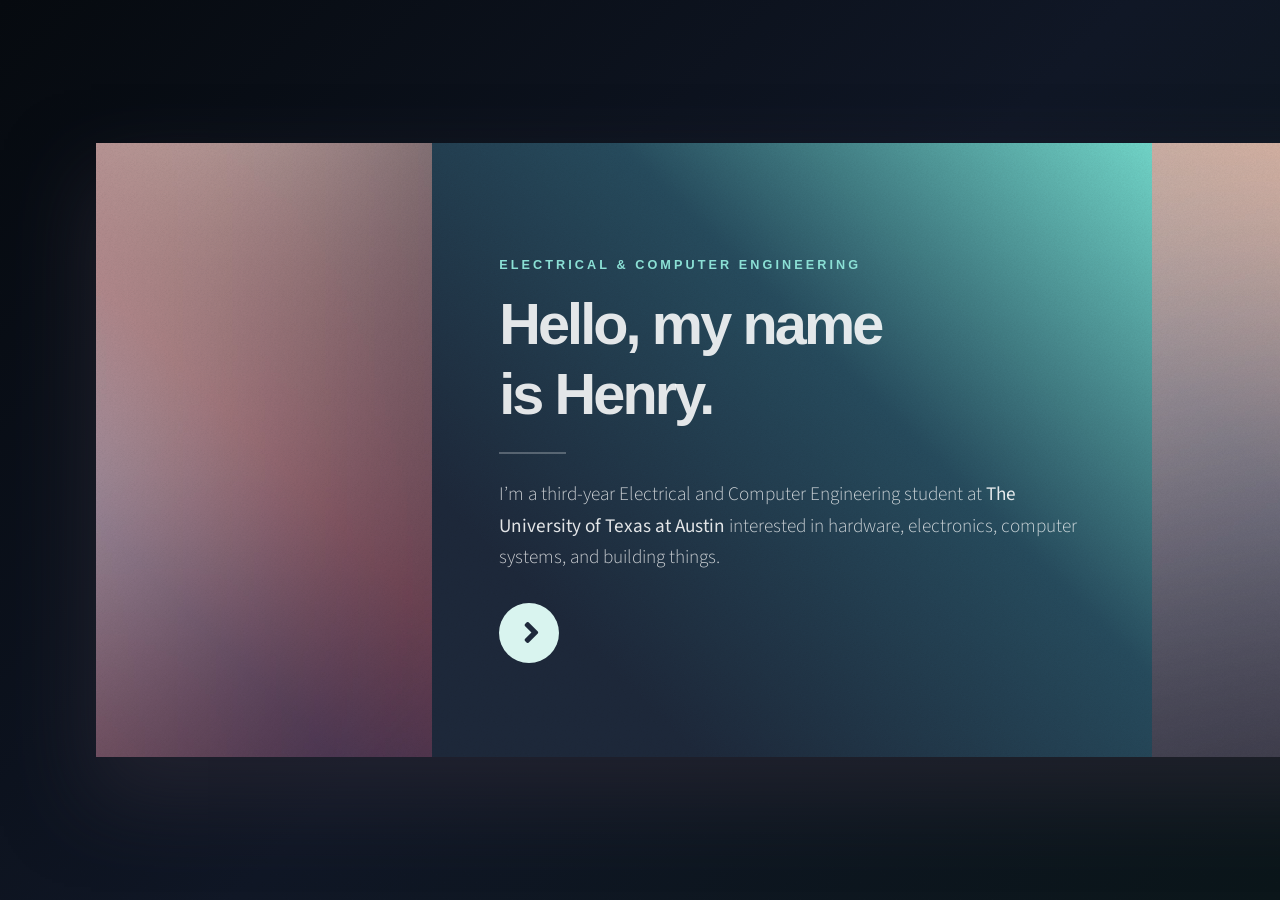
==== commit a8357d5d: "Merge branch 'main' into new-test" ====
--- a/index.html
+++ b/index.html
@@ -10,6 +10,7 @@
 		 <link rel="icon" type="image/x-icon" href="/images/catapple.png">
 		<meta charset="utf-8" />
 		<meta name="viewport" content="width=device-width, initial-scale=1, user-scalable=no" />
+		<meta name="description" content="Henry's electrical and computer engineering portfolio: hardware, electronics, computer systems, projects, teaching, and creative work." />
 		<link rel="stylesheet" href="assets/css/main.css" />
 		<noscript><link rel="stylesheet" href="assets/css/noscript.css" /></noscript>
 	</head>
@@ -21,89 +22,153 @@
 				<!-- Wrapper -->
 					<div id="wrapper">
 
-						<!-- Panel (Banner) -->
+						<!-- Hero -->
 							<section class="panel banner right">
 								<div class="content color0 span-3-75">
+									<p class="eyebrow">Electrical &amp; Computer Engineering</p>
 									<h1 class="major">Hello, my name<br />
-									is Funger</h1>
-									<p>This is <strong>Funger</strong>, a free site template by AJ for <a href="https://html5up.net">HTML5 UP</a>. It’s fully responsive, built on HTML5 and CSS3, and released entirely for free under the Creative Commons license. Hope you dig it :)</p>
+									is Henry.</h1>
+									<p>I’m a third-year Electrical and Computer Engineering student at <strong>The University of Texas at Austin</strong> interested in hardware, electronics, computer systems, and building things.</p>
 									<ul class="actions">
-										<li><a href="#first" class="button primary color1 circle icon solid fa-angle-right">Next</a></li>
+										<li><a href="#about" class="button primary color1 circle icon solid fa-angle-right">Explore</a></li>
 									</ul>
 								</div>
 								<div class="image filtered span-1-75" data-position="25% 25%">
-									<img src="images/pic01.jpg" alt="" />
-								</div>
-							</section>
-
-						<!-- Panel (Spotlight) -->
-							<section class="panel spotlight medium right" id="first">
+									<img src="images/pic01.jpg" alt="Portfolio hero image" />
+								</div>
+							</section>
+
+						<!-- About -->
+							<section class="panel spotlight medium right" id="about">
 								<div class="content span-7">
-									<h2 class="major">Funger funger funger funger</h2>
-									<p>funger funger funger funger elementum massa hendrermy name funder my name funder my name funder my name funder my name funder my name funder my name funder my name funder my name funder my name funder d sed tristique. Quisque dictum mampor, porttitor elit amet, gravida hendrerit fringilla lorem ipsum dolor.</p>
+									<p class="eyebrow">About</p>
+									<h2 class="major">From transistors to systems</h2>
+									<p>I study Electrical and Computer Engineering at UT Austin and like understanding how systems work across layers, from circuits and transistors to computer hardware, operating systems, and software. I’m especially interested in hands-on engineering, electronics, Linux, semiconductor design, and the boundary between hardware and software.</p>
+									<p>I like learning by building, debugging, and explaining ideas clearly enough that someone else can use them too.</p>
 								</div>
 								<div class="image filtered tinted" data-position="top left">
-									<img src="images/pic02.jpg" alt="" />
-								</div>
-							</section>
-
-					
-						<!-- Panel -->
+									<img src="images/pic02.jpg" alt="Engineering workspace" />
+								</div>
+							</section>
+
+						<!-- Experience -->
+							<section class="panel color1">
+								<div class="intro joined">
+									<p class="eyebrow">Experience</p>
+									<h2 class="major">Teaching &amp; technical work</h2>
+									<p>I enjoy technical work that combines problem solving with communication, especially when I can help someone understand why a circuit or system behaves the way it does.</p>
+								</div>
+								<div class="inner columns aligned experience-grid">
+									<div class="span-3">
+										<h3>Engineering Teaching Assistant</h3>
+										<p class="meta">The University of Texas at Austin</p>
+										<ul>
+											<li>Explained engineering concepts and problem-solving methods to students.</li>
+											<li>Helped students debug circuits, calculations, and lab work.</li>
+											<li>Communicated technical material in a clear, practical way.</li>
+											<li>Supported students in a classroom and lab environment.</li>
+										</ul>
+									</div>
+									<div class="span-2-5 future-role">
+										<h3>Next role</h3>
+										<p>Add a future internship, research position, or engineering role here.</p>
+										<p><strong>Placeholder:</strong> COMPANY / ROLE / DATES</p>
+									</div>
+								</div>
+							</section>
+
+						<!-- Projects -->
 							<section class="panel">
 								<div class="intro color2">
-									<h2 class="major">Elit integer</h2>
-									<p>Sed vel nibh libero. Mauris et lorem pharetra massa lorem turpis congue pulvinar. Vivamus sed feugiat finibus. Duis amet bibendum amet sed. Duis mauris ex, dapibus sed ligula tempus volutpat magna etiam.</p>
-								</div>
-								<div class="gallery">
+									<p class="eyebrow">Projects</p>
+									<h2 class="major">Things I build</h2>
+									<p>A mix of engineering, systems, software, and creative work. Replace the placeholder descriptions and links below as each project becomes portfolio-ready.</p>
+								</div>
+								<div class="gallery project-gallery">
 									<div class="group span-3">
-										<a href="images/gug.png" class="image filtered span-3" data-position="bottom"><img src="images/gug.png" alt="" /></a>
-										<a href="images/die.png" class="image filtered span-1-5" data-position="center"><img src="images/die.png" alt="" /></a>
-										<a href="images/gallery/fulls/03.jpg" class="image filtered span-1-5" data-position="bottom"><img src="images/gallery/thumbs/03.jpg" alt="" /></a>
-									</div>
-									<a href="images/lug.jpg" class="image filtered span-2-5" data-position="top"><img src="images/lug.jpg" alt="" /></a>
-									<div class="group span-4-5">
-										<a href="images/gallery/fulls/05.jpg" class="image filtered span-3" data-position="top"><img src="images/gallery/thumbs/05.jpg" alt="" /></a>
-										<a href="images/gallery/fulls/06.jpg" class="image filtered span-1-5" data-position="center"><img src="images/gallery/thumbs/06.jpg" alt="" /></a>
-										<a href="images/gallery/fulls/07.jpg" class="image filtered span-1-5" data-position="bottom"><img src="images/gallery/thumbs/07.jpg" alt="" /></a>
-										<a href="images/gallery/fulls/08.jpg" class="image filtered span-3" data-position="top"><img src="images/gallery/thumbs/08.jpg" alt="" /></a>
-									</div>
-									<a href="images/gallery/fulls/09.jpg" class="image filtered span-2-5" data-position="right"><img src="images/gallery/thumbs/09.jpg" alt="" /></a>
-								</div>
-							</section>
-	<!-- Panel -->
+										<div class="image filtered span-3 project-card" data-position="bottom">
+											<img src="images/gug.png" alt="Electronics project placeholder" />
+											<div class="project-overlay">
+												<h3>Electronics / Circuit Project</h3>
+												<p>Replace with a short description of a circuit, hardware build, or measurement project.</p>
+												<a href="YOUR_ELECTRONICS_PROJECT_URL">Project link</a>
+											</div>
+										</div>
+										<div class="image filtered span-1-5 project-card" data-position="center">
+											<img src="images/die.png" alt="Linux project placeholder" />
+											<div class="project-overlay compact">
+												<h3>Linux / Systems</h3>
+												<p>Document a Linux, computer systems, or hardware-software project.</p>
+												<a href="YOUR_SYSTEMS_PROJECT_URL">Project link</a>
+											</div>
+										</div>
+										<div class="image filtered span-1-5 project-card" data-position="bottom">
+											<img src="images/gallery/thumbs/03.jpg" alt="Software project placeholder" />
+											<div class="project-overlay compact">
+												<h3>Software / Web</h3>
+												<p>This portfolio site or another software project can live here.</p>
+												<a href="YOUR_GITHUB_PROJECT_URL">GitHub</a>
+											</div>
+										</div>
+									</div>
+									<div class="image filtered span-2-5 project-card" data-position="top">
+										<img src="images/lug.jpg" alt="Video project placeholder" />
+										<div class="project-overlay">
+											<h3>YouTube / Video Work</h3>
+											<p>Feature a video, short film, edit, tutorial, or other visual project.</p>
+											<a href="YOUR_YOUTUBE_URL">Watch</a>
+										</div>
+									</div>
+									<div class="image filtered span-2-5 project-card" data-position="center">
+										<img src="images/gallery/thumbs/05.jpg" alt="Music project placeholder" />
+										<div class="project-overlay">
+											<h3>Music / Creative Work</h3>
+											<p>Feature a track, piano recording, FL Studio project, or other creative work.</p>
+											<a href="YOUR_MUSIC_URL">Listen</a>
+										</div>
+									</div>
+								</div>
+							</section>
+
+						<!-- Skills -->
 							<section class="panel color1">
 								<div class="intro joined">
-									<h2 class="major">Amet lorem</h2>
-									<p>Sed vel nibh libero. Mauris et lorem pharetra massa lorem turpis congue pulvinar. Vivamus sed feugiat finibus. Duis amet bibendum amet sed. Duis mauris ex, dapibus sed ligula tempus volutpat magna etiam.</p>
+									<p class="eyebrow">Skills &amp; interests</p>
+									<h2 class="major">Technical toolkit</h2>
+									<p>Areas I’ve worked in, studied, or continue to develop through coursework and personal projects.</p>
 								</div>
 								<div class="inner">
-									<ul class="grid-icons three connected">
-										<li><span class="icon fa-gem"><span class="label">Lorem</span></span></li>
-										<li><span class="icon solid fa-camera-retro"><span class="label">Ipsum</span></span></li>
-										<li><span class="icon solid fa-cog"><span class="label">Dolor</span></span></li>
-										<li><span class="icon solid fa-paper-plane"><span class="label">Sit</span></span></li>
-										<li><span class="icon solid fa-chart-bar"><span class="label">Amet</span></span></li>
-										<li><span class="icon solid fa-code"><span class="label">Nullam</span></span></li>
+									<ul class="grid-icons three connected skill-grid">
+										<li><span class="icon solid fa-wave-square"></span><span class="skill-name">Circuit Analysis</span></li>
+										<li><span class="icon solid fa-microchip"></span><span class="skill-name">Analog Electronics</span></li>
+										<li><span class="icon solid fa-project-diagram"></span><span class="skill-name">Digital Systems</span></li>
+										<li><span class="icon solid fa-chart-line"></span><span class="skill-name">Cadence Virtuoso</span></li>
+										<li><span class="icon brands fa-linux"></span><span class="skill-name">Linux</span></li>
+										<li><span class="icon solid fa-memory"></span><span class="skill-name">Computer Hardware</span></li>
+										<li><span class="icon solid fa-code"></span><span class="skill-name">Programming</span></li>
+										<li><span class="icon solid fa-chalkboard-teacher"></span><span class="skill-name">Technical Teaching</span></li>
 									</ul>
 								</div>
 							</section>
 
-						<!-- Panel (Spotlight) -->
+						<!-- Creative Work -->
 							<section class="panel spotlight large left">
 								<div class="content span-5">
-									<h2 class="major">Magna amet tempus</h2>
-									<p>Mauris a cursus velit. Nunc lacinia sollicitudin egestas bibendum, magna dui bibendum ex, sagittis commodo enim risus sed magna nulla. Vestibulum ut consequat velit. Curabitur vitae libero lorem. Quisque iaculis porttitor blandit. Nullam quis sagittis maximus. Sed vel nibh libero. Mauris et lorem pharetra massa lorem turpis congue pulvinar.</p>
+									<p class="eyebrow">Outside engineering</p>
+									<h2 class="major">Creative work</h2>
+									<p>Engineering is the center of this portfolio, but it isn’t the only thing I make. I also edit videos, work on YouTube projects, play piano, and produce music in FL Studio. I like projects that combine technical problem solving with a strong visual or creative direction.</p>
 								</div>
 								<div class="image filtered tinted" data-position="top right">
-									<img src="images/pic03.jpg" alt="" />
-								</div>
-							</section>
-
-						<!-- Panel -->
+									<img src="images/pic03.jpg" alt="Creative work" />
+								</div>
+							</section>
+
+						<!-- Contact -->
 							<section class="panel color4-alt">
 								<div class="intro color4">
-									<h2 class="major">Contact</h2>
-									<p>Sed vel nibh libero. Mauris et lorem pharetra massa lorem turpis congue pulvinar. Vivamus sed feugiat finibus. Duis amet bibendum amet sed. Duis mauris ex, dapibus sed ligula tempus volutpat magna etiam.</p>
+									<p class="eyebrow">Contact</p>
+									<h2 class="major">Get in touch</h2>
+									<p>If you want to talk about engineering, projects, internships, or collaboration, send me a message or find me through the links here.</p>
 								</div>
 								<div class="inner columns divided">
 									<div class="span-3-25">
@@ -126,290 +191,20 @@
 												<li><input type="submit" value="Send Message" class="button primary" /></li>
 											</ul>
 										</form>
+										<p class="form-note">Connect this form to your preferred form service before publishing.</p>
 									</div>
 									<div class="span-1-5">
 										<ul class="contact-icons color1">
-											<li class="icon brands fa-twitter"><a href="#">@untitled-tld</a></li>
-											<li class="icon brands fa-facebook-f"><a href="#">facebook.com/untitled</a></li>
-											<li class="icon brands fa-snapchat-ghost"><a href="#">@untitled-tld</a></li>
-											<li class="icon brands fa-instagram"><a href="#">@untitled-tld</a></li>
-											<li class="icon brands fa-medium-m"><a href="#">medium.com/untitled</a></li>
+											<li class="icon brands fa-github"><a href="YOUR_GITHUB_URL">GitHub</a></li>
+											<li class="icon brands fa-linkedin-in"><a href="YOUR_LINKEDIN_URL">LinkedIn</a></li>
+											<li class="icon solid fa-envelope"><a href="mailto:YOUR_EMAIL">YOUR_EMAIL</a></li>
 										</ul>
 									</div>
 								</div>
 							</section>
 
-						<!-- Panel -->
-							<section class="panel color2-alt">
-								<div class="intro color2">
-									<h2 class="major">Elements</h2>
-									<p>Sed vel nibh libero. Mauris et lorem pharetra massa lorem turpis congue pulvinar. Vivamus sed feugiat finibus. Duis amet bibendum amet sed. Duis mauris ex, dapibus sed ligula tempus volutpat magna etiam. </p>
-								</div>
-								<div class="inner columns aligned">
-									<div class="span-2-75">
-
-										<h3 class="major">Text</h3>
-										<p>This is <b>bold</b> and this is <strong>strong</strong>. This is <i>italic</i> and this is <em>emphasized</em>.
-										This is <sup>superscript</sup> text and this is <sub>subscript</sub> text.
-										This is <u>underlined</u> and this is code: <code>for (;;) { ... }</code>. Finally, <a href="#">this is a link</a>.</p>
-
-										<h1>Heading Level 1</h1>
-										<h2>Heading Level 2</h2>
-										<h3>Heading Level 3</h3>
-										<h4>Heading Level 4</h4>
-										<h5>Heading Level 5</h5>
-										<h6>Heading Level 6</h6>
-
-									</div>
-									<div class="span-3">
-
-										<h4>Blockquote</h4>
-										<blockquote>Lorem ipsum dolor sit amet. Felis sagittis eget tempus euismod. Vestibulum ante ipsum primis in vestibulum. Blandit adipiscing eu iaculis volutpat ac adipiscing volutpat ac adipiscing faucibus.</blockquote>
-
-										<h4>Preformatted</h4>
-										<pre><code>i = 0;
-
-while (!deck.isInOrder()) {
-    print 'Iteration ' + (i++);
-    deck.shuffle();
-}
-
-print 'It took ' + i + ' iterations to sort the deck.';</code></pre>
-
-									</div>
-									<div class="span-1-25">
-
-										<h3 class="major">Lists</h3>
-
-										<h4>Unordered</h4>
-										<ul>
-											<li>Lorem ipsum dolor sit.</li>
-											<li>Dolor pulvinar etiam.</li>
-											<li>Etiam vel felis viverra.</li>
-										</ul>
-
-										<h4>Alternate</h4>
-										<ul class="alt">
-											<li>Lorem ipsum dolor sit.</li>
-											<li>Dolor pulvinar etiam.</li>
-											<li>Etiam vel felis viverra.</li>
-											<li>Felis enim feugiat.</li>
-										</ul>
-
-									</div>
-									<div class="span-1-5">
-
-										<h4>Ordered</h4>
-										<ol>
-											<li>Lorem ipsum dolor sit.</li>
-											<li>Dolor pulvinar etiam.</li>
-											<li>Etiam vel felis viverra.</li>
-											<li>Felis enim feugiat.</li>
-											<li>Etiam vel felis lorem.</li>
-										</ol>
-
-										<h4>Actions</h4>
-										<ul class="actions">
-											<li><a href="#" class="button primary color2">Default</a></li>
-											<li><a href="#" class="button">Default</a></li>
-										</ul>
-										<ul class="actions stacked">
-											<li><a href="#" class="button primary color2">Default</a></li>
-											<li><a href="#" class="button">Default</a></li>
-										</ul>
-
-									</div>
-									<div class="span-1-25">
-
-										<h4>Icons</h4>
-										<ul class="icons">
-											<li><a href="#" class="icon brands fa-twitter"><span class="label">Twitter</span></a></li>
-											<li><a href="#" class="icon brands fa-facebook-f"><span class="label">Facebook</span></a></li>
-											<li><a href="#" class="icon brands fa-instagram"><span class="label">Instagram</span></a></li>
-											<li><a href="#" class="icon brands fa-github"><span class="label">GitHub</span></a></li>
-											<li><a href="#" class="icon brands fa-medium-m"><span class="label">Medium</span></a></li>
-										</ul>
-
-										<h4>Contact Icons</h4>
-										<ul class="contact-icons color2">
-											<li class="icon brands fa-twitter"><a href="#">Twitter</a></li>
-											<li class="icon brands fa-facebook-f"><a href="#">Facebook</a></li>
-											<li class="icon brands fa-instagram"><a href="#">Instagram</a></li>
-											<li class="icon brands fa-github"><a href="#">GitHub</a></li>
-											<li class="icon brands fa-medium-m"><a href="#">Medium</a></li>
-										</ul>
-
-									</div>
-									<div class="span-3">
-										<h3 class="major">Table</h3>
-										<h4>Default</h4>
-										<div class="table-wrapper">
-											<table>
-												<thead>
-													<tr>
-														<th>Name</th>
-														<th>Description</th>
-														<th>Price</th>
-													</tr>
-												</thead>
-												<tbody>
-													<tr>
-														<td>Item One</td>
-														<td>Ante turpis integer aliquet porttitor.</td>
-														<td>29.99</td>
-													</tr>
-													<tr>
-														<td>Item Two</td>
-														<td>Vis ac commodo adipiscing arcu aliquet.</td>
-														<td>19.99</td>
-													</tr>
-													<tr>
-														<td>Item Three</td>
-														<td> Morbi faucibus arcu accumsan lorem.</td>
-														<td>29.99</td>
-													</tr>
-													<tr>
-														<td>Item Four</td>
-														<td>Vitae integer tempus condimentum.</td>
-														<td>19.99</td>
-													</tr>
-												</tbody>
-												<tfoot>
-													<tr>
-														<td colspan="2"></td>
-														<td>100.00</td>
-													</tr>
-												</tfoot>
-											</table>
-										</div>
-									</div>
-									<div class="span-3">
-										<h4>Alternate</h4>
-										<div class="table-wrapper">
-											<table class="alt">
-												<thead>
-													<tr>
-														<th>Name</th>
-														<th>Description</th>
-														<th>Price</th>
-													</tr>
-												</thead>
-												<tbody>
-													<tr>
-														<td>Item One</td>
-														<td>Ante turpis integer aliquet porttitor.</td>
-														<td>29.99</td>
-													</tr>
-													<tr>
-														<td>Item Two</td>
-														<td>Vis ac commodo adipiscing arcu aliquet.</td>
-														<td>19.99</td>
-													</tr>
-													<tr>
-														<td>Item Three</td>
-														<td> Morbi faucibus arcu accumsan lorem.</td>
-														<td>29.99</td>
-													</tr>
-													<tr>
-														<td>Item Four</td>
-														<td>Vitae integer tempus condimentum.</td>
-														<td>19.99</td>
-													</tr>
-													<tr>
-														<td>Item Five</td>
-														<td>Ante turpis integer aliquet porttitor.</td>
-														<td>29.99</td>
-													</tr>
-												</tbody>
-												<tfoot>
-													<tr>
-														<td colspan="2"></td>
-														<td>100.00</td>
-													</tr>
-												</tfoot>
-											</table>
-										</div>
-									</div>
-									<div class="span-2-25">
-										<h3 class="major">Buttons</h3>
-										<ul class="actions">
-											<li><a href="#" class="button primary color2">Primary</a></li>
-											<li><a href="#" class="button">Default</a></li>
-										</ul>
-										<ul class="actions">
-											<li><a href="#" class="button">Default</a></li>
-											<li><a href="#" class="button large">Large</a></li>
-											<li><a href="#" class="button small">Small</a></li>
-										</ul>
-										<ul class="actions">
-											<li><a href="#" class="button primary color2 icon solid fa-cog">Icon</a></li>
-											<li><a href="#" class="button icon fa-gem">Icon</a></li>
-										</ul>
-										<ul class="actions">
-											<li><span class="button primary color2 disabled">Disabled</span></li>
-											<li><span class="button disabled">Disabled</span></li>
-										</ul>
-										<ul class="actions">
-											<li><a href="#" class="button primary color2 circle icon solid fa-cog">Icon</a></li>
-											<li><a href="#" class="button circle icon fa-gem">Icon</a></li>
-										</ul>
-									</div>
-									<div class="span-4-5">
-										<h3 class="major">Form</h3>
-										<form method="post" action="#">
-											<div class="fields">
-												<div class="field third">
-													<label for="demo-name">Name</label>
-													<input type="text" name="demo-name" id="demo-name" value="" placeholder="Jane Doe" />
-												</div>
-												<div class="field third">
-													<label for="demo-email">Email</label>
-													<input type="email" name="demo-email" id="demo-email" value="" placeholder="jane@untitled.tld" />
-												</div>
-												<div class="field third">
-													<label for="demo-category">Category</label>
-													<div class="select-wrapper">
-														<select name="demo-category" id="demo-category">
-															<option value="">-</option>
-															<option value="1">Manufacturing</option>
-															<option value="1">Shipping</option>
-															<option value="1">Administration</option>
-															<option value="1">Human Resources</option>
-														</select>
-													</div>
-												</div>
-												<div class="field quarter">
-													<input type="radio" id="demo-priority-low" name="demo-priority" class="color2" checked />
-													<label for="demo-priority-low">Low Priority</label>
-												</div>
-												<div class="field quarter">
-													<input type="radio" id="demo-priority-high" name="demo-priority" class="color2" />
-													<label for="demo-priority-high">High Priority</label>
-												</div>
-												<div class="field quarter">
-													<input type="checkbox" id="demo-copy" name="demo-copy" class="color2" />
-													<label for="demo-copy">Email a copy</label>
-												</div>
-												<div class="field quarter">
-													<input type="checkbox" id="demo-human" name="demo-human" class="color2" checked />
-													<label for="demo-human">Not a robot</label>
-												</div>
-												<div class="field">
-													<label for="demo-message">Message</label>
-													<textarea name="demo-message" id="demo-message" placeholder="Enter your message" rows="2"></textarea>
-												</div>
-											</div>
-											<ul class="actions">
-												<li><input type="submit" value="Send Message" class="primary color2" /></li>
-												<li><input type="reset" value="Reset" /></li>
-											</ul>
-										</form>
-									</div>
-								</div>
-							</section>
-
 						<!-- Copyright -->
-							<div class="copyright">&copy; Untitled. Design: <a href="https://html5up.net">HTML5 UP</a>.</div>
+							<div class="copyright">&copy; Henry. Design: <a href="https://html5up.net">HTML5 UP</a>.</div>
 
 					</div>
 
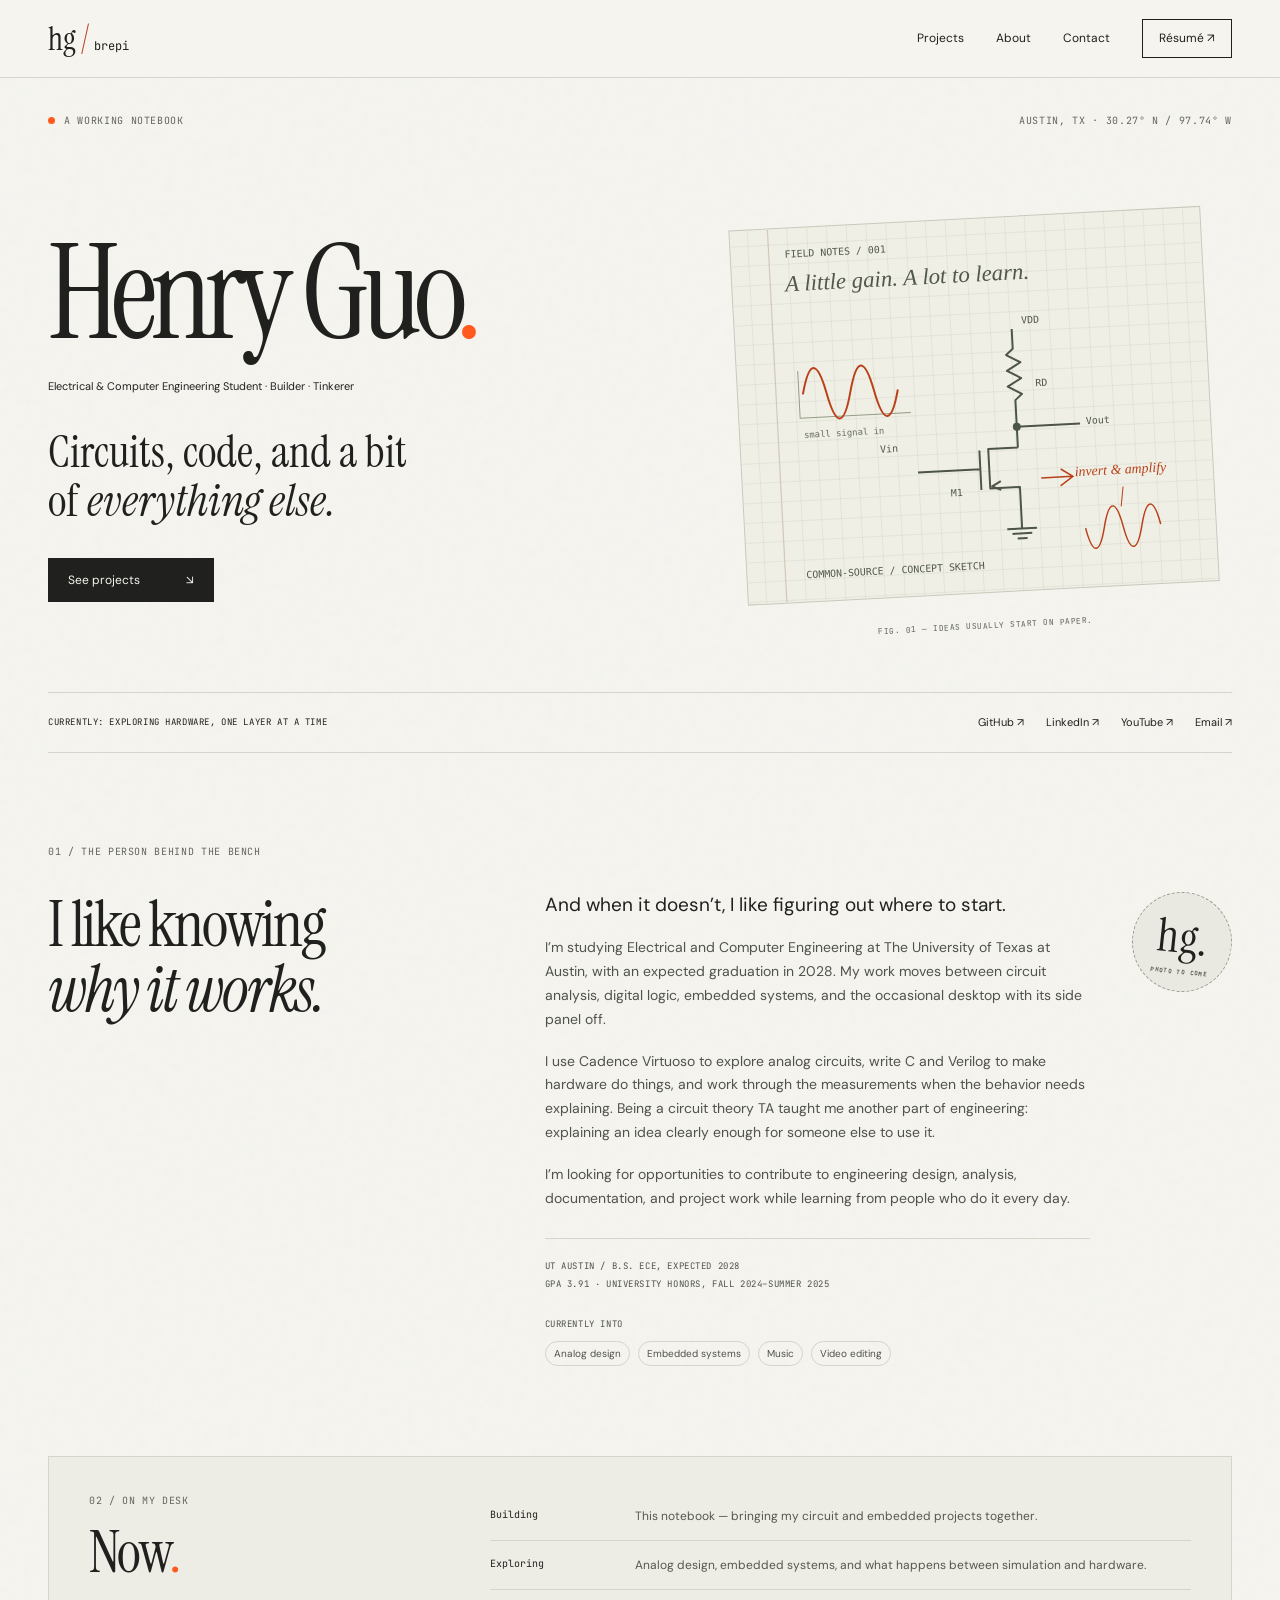
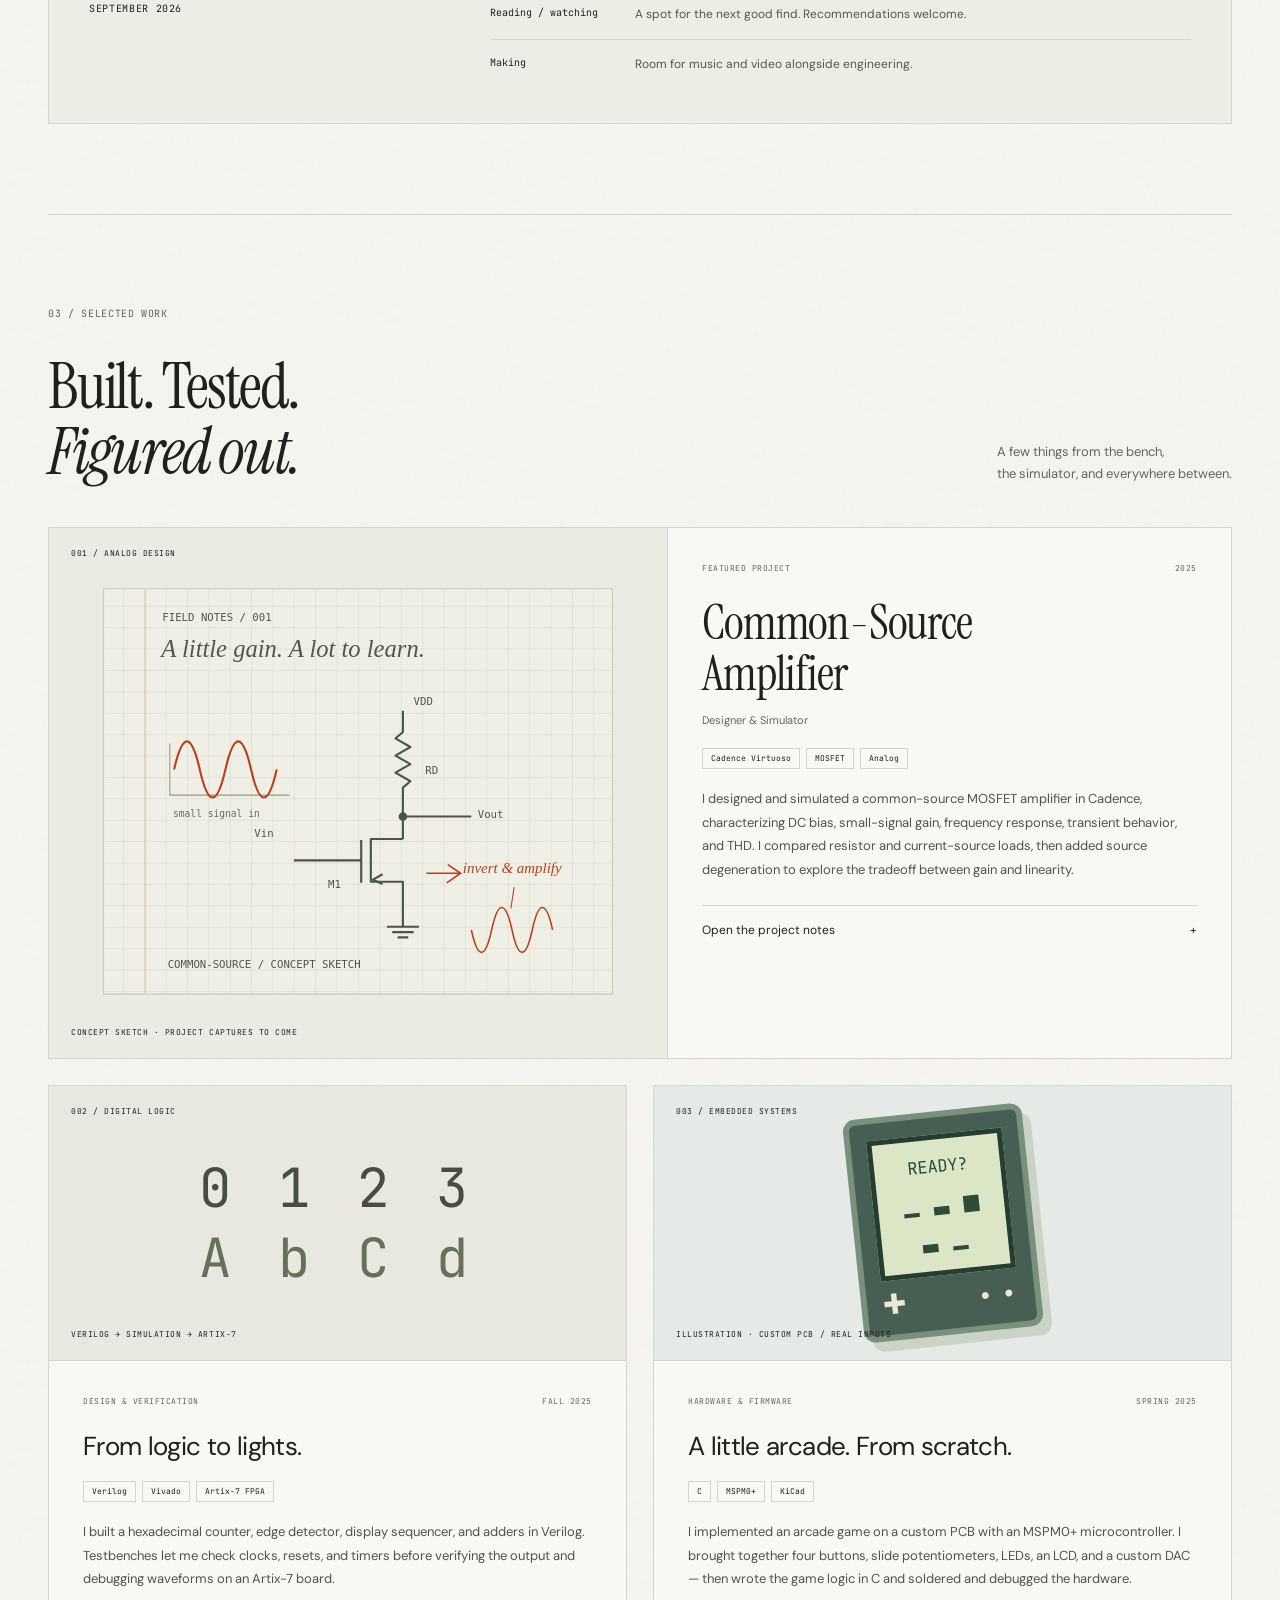
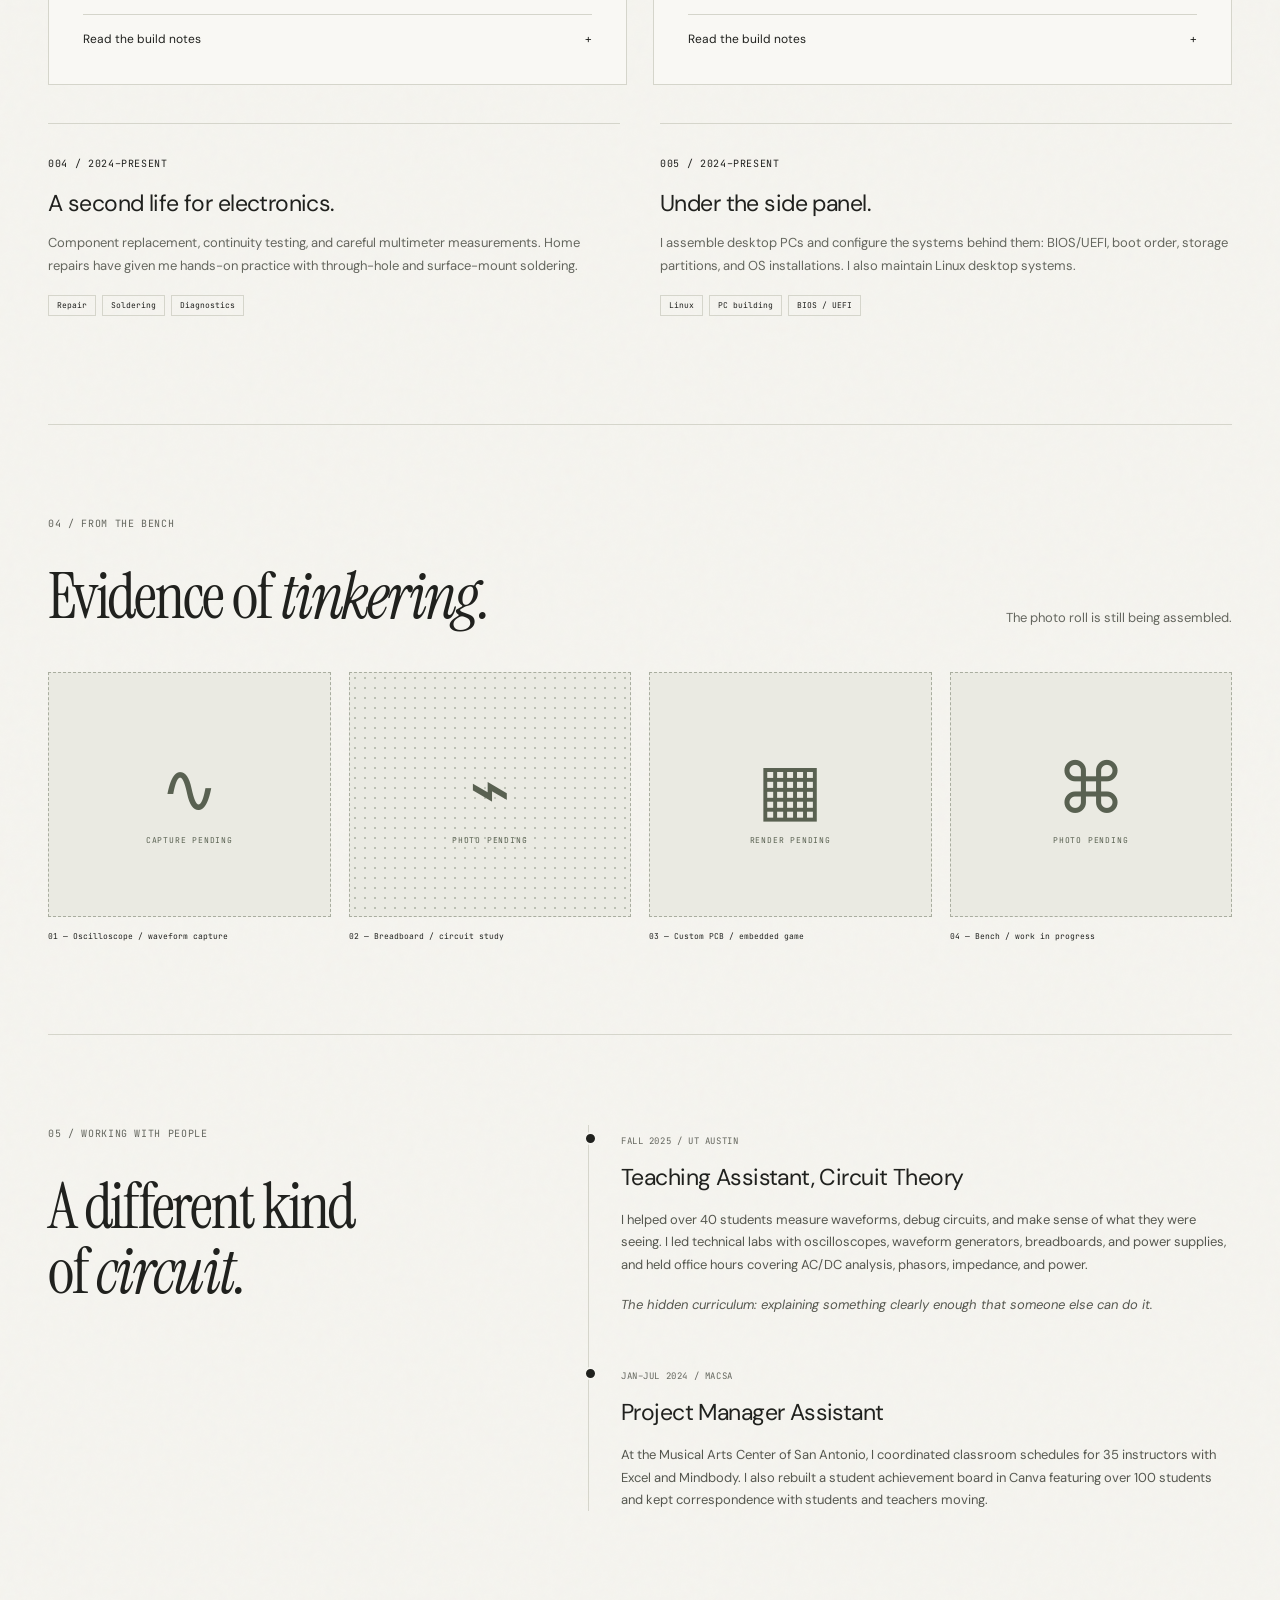
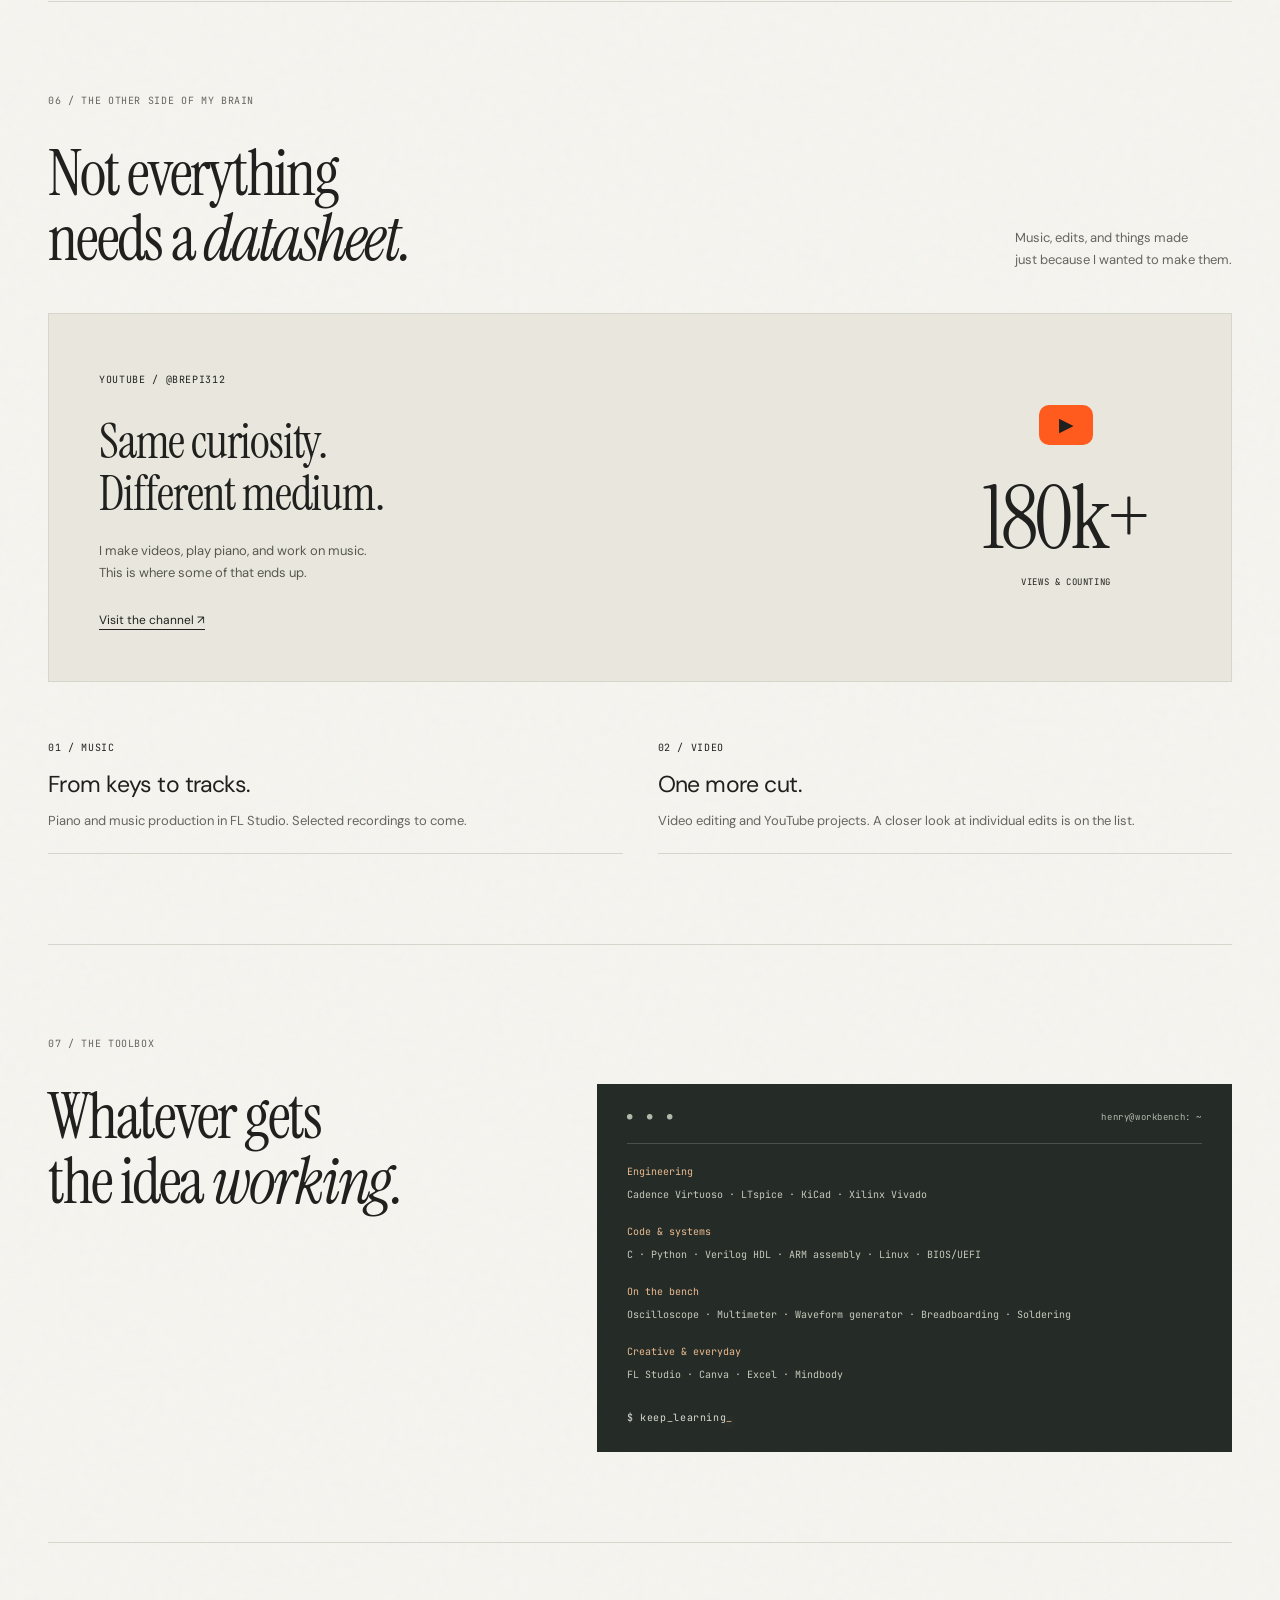
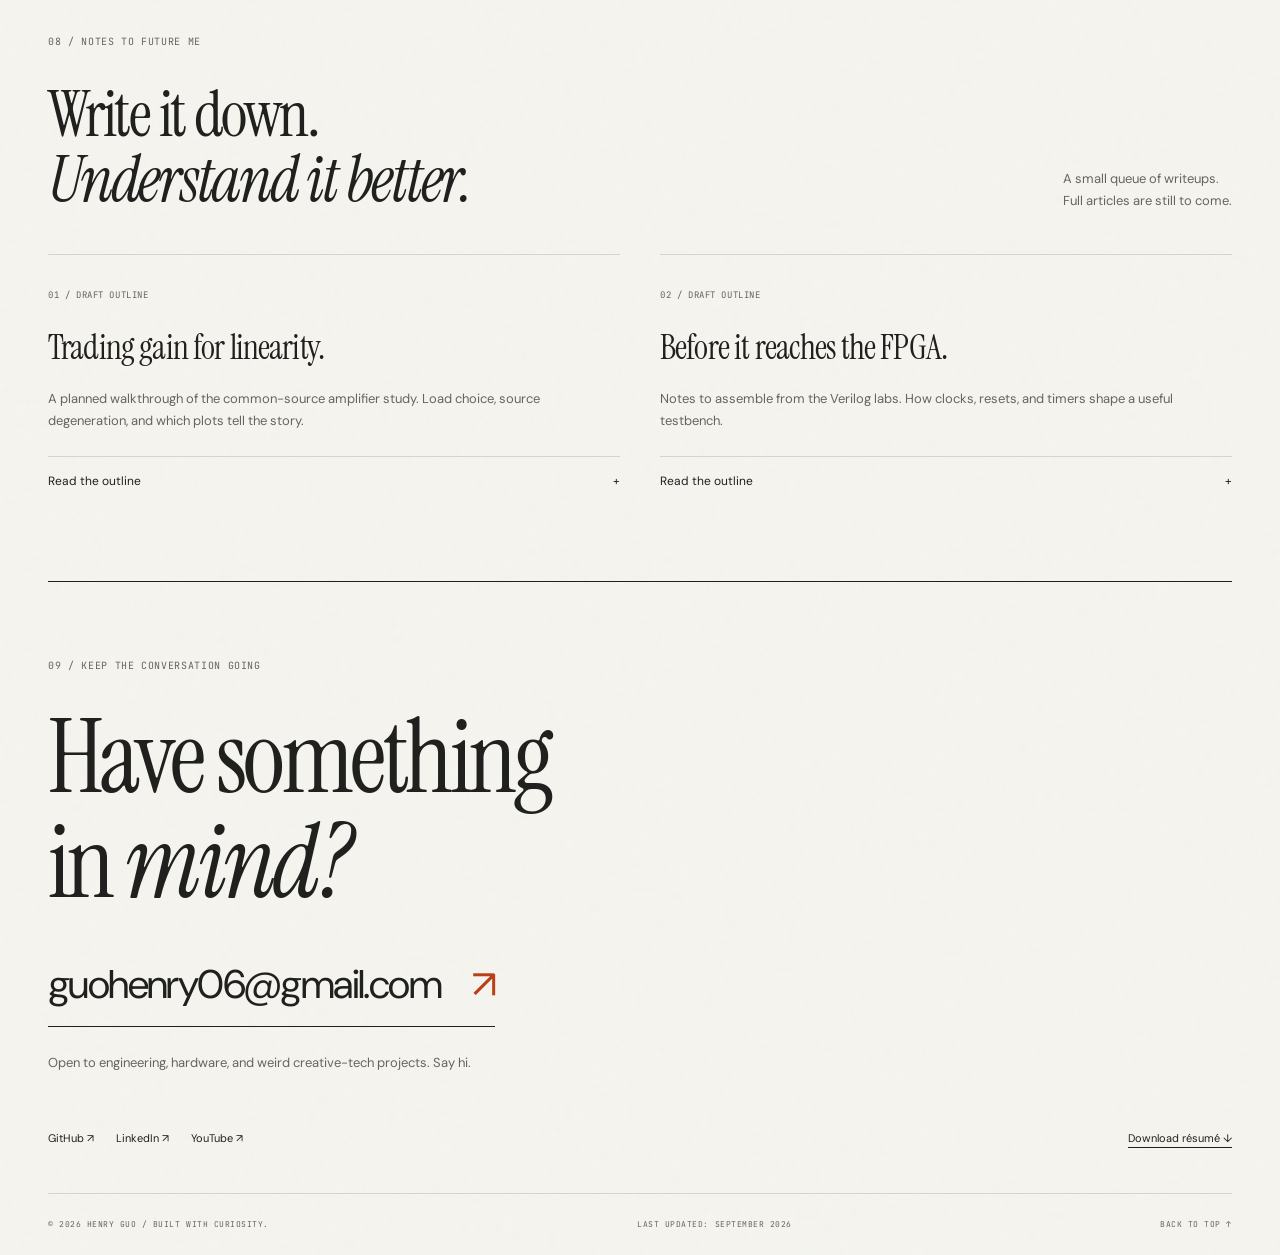
==== commit eb77bff9: "Build lab notebook portfolio with resume and project features" ====
--- a/index.html
+++ b/index.html
@@ -1,220 +1,39 @@
-<!DOCTYPE HTML>
-<!--
-	Ethereal by HTML5 UP
-	html5up.net | @ajlkn
-	Free for personal and commercial use under the CCA 3.0 license (html5up.net/license)
--->
-<html>
-	<head>
-		<title>Welcome to Brepi City</title>
-		 <link rel="icon" type="image/x-icon" href="/images/catapple.png">
-		<meta charset="utf-8" />
-		<meta name="viewport" content="width=device-width, initial-scale=1, user-scalable=no" />
-		<meta name="description" content="Henry's electrical and computer engineering portfolio: hardware, electronics, computer systems, projects, teaching, and creative work." />
-		<link rel="stylesheet" href="assets/css/main.css" />
-		<noscript><link rel="stylesheet" href="assets/css/noscript.css" /></noscript>
-	</head>
-	<body class="is-preload">
-
-		<!-- Page Wrapper -->
-			<div id="page-wrapper">
-
-				<!-- Wrapper -->
-					<div id="wrapper">
-
-						<!-- Hero -->
-							<section class="panel banner right">
-								<div class="content color0 span-3-75">
-									<p class="eyebrow">Electrical &amp; Computer Engineering</p>
-									<h1 class="major">Hello, my name<br />
-									is Henry.</h1>
-									<p>I’m a third-year Electrical and Computer Engineering student at <strong>The University of Texas at Austin</strong> interested in hardware, electronics, computer systems, and building things.</p>
-									<ul class="actions">
-										<li><a href="#about" class="button primary color1 circle icon solid fa-angle-right">Explore</a></li>
-									</ul>
-								</div>
-								<div class="image filtered span-1-75" data-position="25% 25%">
-									<img src="images/pic01.jpg" alt="Portfolio hero image" />
-								</div>
-							</section>
-
-						<!-- About -->
-							<section class="panel spotlight medium right" id="about">
-								<div class="content span-7">
-									<p class="eyebrow">About</p>
-									<h2 class="major">From transistors to systems</h2>
-									<p>I study Electrical and Computer Engineering at UT Austin and like understanding how systems work across layers, from circuits and transistors to computer hardware, operating systems, and software. I’m especially interested in hands-on engineering, electronics, Linux, semiconductor design, and the boundary between hardware and software.</p>
-									<p>I like learning by building, debugging, and explaining ideas clearly enough that someone else can use them too.</p>
-								</div>
-								<div class="image filtered tinted" data-position="top left">
-									<img src="images/pic02.jpg" alt="Engineering workspace" />
-								</div>
-							</section>
-
-						<!-- Experience -->
-							<section class="panel color1">
-								<div class="intro joined">
-									<p class="eyebrow">Experience</p>
-									<h2 class="major">Teaching &amp; technical work</h2>
-									<p>I enjoy technical work that combines problem solving with communication, especially when I can help someone understand why a circuit or system behaves the way it does.</p>
-								</div>
-								<div class="inner columns aligned experience-grid">
-									<div class="span-3">
-										<h3>Engineering Teaching Assistant</h3>
-										<p class="meta">The University of Texas at Austin</p>
-										<ul>
-											<li>Explained engineering concepts and problem-solving methods to students.</li>
-											<li>Helped students debug circuits, calculations, and lab work.</li>
-											<li>Communicated technical material in a clear, practical way.</li>
-											<li>Supported students in a classroom and lab environment.</li>
-										</ul>
-									</div>
-									<div class="span-2-5 future-role">
-										<h3>Next role</h3>
-										<p>Add a future internship, research position, or engineering role here.</p>
-										<p><strong>Placeholder:</strong> COMPANY / ROLE / DATES</p>
-									</div>
-								</div>
-							</section>
-
-						<!-- Projects -->
-							<section class="panel">
-								<div class="intro color2">
-									<p class="eyebrow">Projects</p>
-									<h2 class="major">Things I build</h2>
-									<p>A mix of engineering, systems, software, and creative work. Replace the placeholder descriptions and links below as each project becomes portfolio-ready.</p>
-								</div>
-								<div class="gallery project-gallery">
-									<div class="group span-3">
-										<div class="image filtered span-3 project-card" data-position="bottom">
-											<img src="images/gug.png" alt="Electronics project placeholder" />
-											<div class="project-overlay">
-												<h3>Electronics / Circuit Project</h3>
-												<p>Replace with a short description of a circuit, hardware build, or measurement project.</p>
-												<a href="YOUR_ELECTRONICS_PROJECT_URL">Project link</a>
-											</div>
-										</div>
-										<div class="image filtered span-1-5 project-card" data-position="center">
-											<img src="images/die.png" alt="Linux project placeholder" />
-											<div class="project-overlay compact">
-												<h3>Linux / Systems</h3>
-												<p>Document a Linux, computer systems, or hardware-software project.</p>
-												<a href="YOUR_SYSTEMS_PROJECT_URL">Project link</a>
-											</div>
-										</div>
-										<div class="image filtered span-1-5 project-card" data-position="bottom">
-											<img src="images/gallery/thumbs/03.jpg" alt="Software project placeholder" />
-											<div class="project-overlay compact">
-												<h3>Software / Web</h3>
-												<p>This portfolio site or another software project can live here.</p>
-												<a href="YOUR_GITHUB_PROJECT_URL">GitHub</a>
-											</div>
-										</div>
-									</div>
-									<div class="image filtered span-2-5 project-card" data-position="top">
-										<img src="images/lug.jpg" alt="Video project placeholder" />
-										<div class="project-overlay">
-											<h3>YouTube / Video Work</h3>
-											<p>Feature a video, short film, edit, tutorial, or other visual project.</p>
-											<a href="YOUR_YOUTUBE_URL">Watch</a>
-										</div>
-									</div>
-									<div class="image filtered span-2-5 project-card" data-position="center">
-										<img src="images/gallery/thumbs/05.jpg" alt="Music project placeholder" />
-										<div class="project-overlay">
-											<h3>Music / Creative Work</h3>
-											<p>Feature a track, piano recording, FL Studio project, or other creative work.</p>
-											<a href="YOUR_MUSIC_URL">Listen</a>
-										</div>
-									</div>
-								</div>
-							</section>
-
-						<!-- Skills -->
-							<section class="panel color1">
-								<div class="intro joined">
-									<p class="eyebrow">Skills &amp; interests</p>
-									<h2 class="major">Technical toolkit</h2>
-									<p>Areas I’ve worked in, studied, or continue to develop through coursework and personal projects.</p>
-								</div>
-								<div class="inner">
-									<ul class="grid-icons three connected skill-grid">
-										<li><span class="icon solid fa-wave-square"></span><span class="skill-name">Circuit Analysis</span></li>
-										<li><span class="icon solid fa-microchip"></span><span class="skill-name">Analog Electronics</span></li>
-										<li><span class="icon solid fa-project-diagram"></span><span class="skill-name">Digital Systems</span></li>
-										<li><span class="icon solid fa-chart-line"></span><span class="skill-name">Cadence Virtuoso</span></li>
-										<li><span class="icon brands fa-linux"></span><span class="skill-name">Linux</span></li>
-										<li><span class="icon solid fa-memory"></span><span class="skill-name">Computer Hardware</span></li>
-										<li><span class="icon solid fa-code"></span><span class="skill-name">Programming</span></li>
-										<li><span class="icon solid fa-chalkboard-teacher"></span><span class="skill-name">Technical Teaching</span></li>
-									</ul>
-								</div>
-							</section>
-
-						<!-- Creative Work -->
-							<section class="panel spotlight large left">
-								<div class="content span-5">
-									<p class="eyebrow">Outside engineering</p>
-									<h2 class="major">Creative work</h2>
-									<p>Engineering is the center of this portfolio, but it isn’t the only thing I make. I also edit videos, work on YouTube projects, play piano, and produce music in FL Studio. I like projects that combine technical problem solving with a strong visual or creative direction.</p>
-								</div>
-								<div class="image filtered tinted" data-position="top right">
-									<img src="images/pic03.jpg" alt="Creative work" />
-								</div>
-							</section>
-
-						<!-- Contact -->
-							<section class="panel color4-alt">
-								<div class="intro color4">
-									<p class="eyebrow">Contact</p>
-									<h2 class="major">Get in touch</h2>
-									<p>If you want to talk about engineering, projects, internships, or collaboration, send me a message or find me through the links here.</p>
-								</div>
-								<div class="inner columns divided">
-									<div class="span-3-25">
-										<form method="post" action="#">
-											<div class="fields">
-												<div class="field half">
-													<label for="name">Name</label>
-													<input type="text" name="name" id="name" />
-												</div>
-												<div class="field half">
-													<label for="email">Email</label>
-													<input type="email" name="email" id="email" />
-												</div>
-												<div class="field">
-													<label for="message">Message</label>
-													<textarea name="message" id="message" rows="4"></textarea>
-												</div>
-											</div>
-											<ul class="actions">
-												<li><input type="submit" value="Send Message" class="button primary" /></li>
-											</ul>
-										</form>
-										<p class="form-note">Connect this form to your preferred form service before publishing.</p>
-									</div>
-									<div class="span-1-5">
-										<ul class="contact-icons color1">
-											<li class="icon brands fa-github"><a href="YOUR_GITHUB_URL">GitHub</a></li>
-											<li class="icon brands fa-linkedin-in"><a href="YOUR_LINKEDIN_URL">LinkedIn</a></li>
-											<li class="icon solid fa-envelope"><a href="mailto:YOUR_EMAIL">YOUR_EMAIL</a></li>
-										</ul>
-									</div>
-								</div>
-							</section>
-
-						<!-- Copyright -->
-							<div class="copyright">&copy; Henry. Design: <a href="https://html5up.net">HTML5 UP</a>.</div>
-
-					</div>
-
-			</div>
-
-		<!-- Scripts -->
-			<script src="assets/js/jquery.min.js"></script>
-			<script src="assets/js/browser.min.js"></script>
-			<script src="assets/js/breakpoints.min.js"></script>
-			<script src="assets/js/main.js"></script>
-
-	</body>
-</html>
+<!doctype html>
+<html lang="en">
+<head>
+<meta charset="utf-8"><meta name="viewport" content="width=device-width, initial-scale=1">
+<title>Henry Guo — Circuits, code & everything in between</title>
+<meta name="description" content="Henry Guo (@brepi), electrical and computer engineering student at UT Austin. A notebook of analog circuits, embedded systems, hardware repairs, and creative work.">
+<meta name="theme-color" content="#f5f4ef">
+<meta property="og:type" content="website"><meta property="og:title" content="Henry Guo — An engineer's working notebook"><meta property="og:description" content="Circuits, code, and a bit of everything else. Projects and field notes from an ECE student at UT Austin."><meta property="og:image" content="https://brepi.github.io/brepi_city/assets/images/social-card.png"><meta property="og:image:alt" content="Henry Guo — circuits, code, and a bit of everything else">
+<meta name="twitter:card" content="summary_large_image"><meta name="twitter:title" content="Henry Guo — An engineer's working notebook"><meta name="twitter:description" content="Electrical & computer engineering, hardware, and creative work in Austin, TX."><meta name="twitter:image" content="https://brepi.github.io/brepi_city/assets/images/social-card.png">
+<link rel="icon" type="image/png" href="assets/images/favicon.png">
+<link rel="preconnect" href="https://fonts.googleapis.com"><link rel="preconnect" href="https://fonts.gstatic.com" crossorigin><link href="https://fonts.googleapis.com/css2?family=DM+Sans:wght@400;500;600;700&family=Instrument+Serif:ital@0;1&family=JetBrains+Mono:wght@400;500&display=swap" rel="stylesheet">
+<link rel="stylesheet" href="assets/css/portfolio.css"><script src="assets/js/portfolio.js" defer></script>
+</head>
+<body>
+<a class="skip-link" href="#main">Skip to content</a>
+<header class="site-header"><a class="wordmark" href="#home" aria-label="Henry Guo, home">hg<span> / </span><span class="handle">brepi</span></a><nav aria-label="Main navigation"><a href="#projects">Projects</a><a href="#about">About</a><a href="#contact">Contact</a><a class="resume-link" href="assets/documents/Henry-Guo-Resume.pdf" download>Résumé ↗</a></nav></header>
+<main id="main">
+<section class="hero wrap" id="home" aria-labelledby="hero-title">
+<div class="hero-top mono"><span><span class="status-dot"></span>A WORKING NOTEBOOK</span><span>AUSTIN, TX · 30.27° N / 97.74° W</span></div>
+<div class="hero-grid"><div><h1 id="hero-title">Henry Guo<span class="orange">.</span></h1><p class="role">Electrical & Computer Engineering Student · Builder · Tinkerer</p><p class="tagline">Circuits, code, and a bit<br>of <em>everything else.</em></p><a class="button" href="#projects">See projects <span aria-hidden="true">↘</span></a></div><figure class="hero-figure"><img src="assets/images/notebook-circuit.svg" width="520" height="430" alt="Illustrated notebook sketch of a common-source MOSFET amplifier and its inverted output waveform"><figcaption class="mono">FIG. 01 — IDEAS USUALLY START ON PAPER.</figcaption></figure></div>
+<div class="hero-bottom"><p class="mono">CURRENTLY: EXPLORING HARDWARE, ONE LAYER AT A TIME</p><div class="socials"><a href="https://github.com/brepi">GitHub ↗</a><a href="https://linkedin.com/in/henry-guo-53702a294">LinkedIn ↗</a><a href="https://youtube.com/@brepi312">YouTube ↗</a><a href="mailto:guohenry06@gmail.com">Email ↗</a></div></div>
+</section>
+<section class="section wrap" id="about" aria-labelledby="about-title"><div class="section-label mono">01 / THE PERSON BEHIND THE BENCH</div><div class="about-grid"><h2 id="about-title">I like knowing<br><em>why it works.</em></h2><div class="about-copy"><p class="lead">And when it doesn’t, I like figuring out where to start.</p><p>I’m studying Electrical and Computer Engineering at The University of Texas at Austin, with an expected graduation in 2028. My work moves between circuit analysis, digital logic, embedded systems, and the occasional desktop with its side panel off.</p><p>I use Cadence Virtuoso to explore analog circuits, write C and Verilog to make hardware do things, and work through the measurements when the behavior needs explaining. Being a circuit theory TA taught me another part of engineering: explaining an idea clearly enough for someone else to use it.</p><p>I’m looking for opportunities to contribute to engineering design, analysis, documentation, and project work while learning from people who do it every day.</p><div class="education mono">UT AUSTIN / B.S. ECE, EXPECTED 2028<br>GPA 3.91 · UNIVERSITY HONORS, FALL 2024–SUMMER 2025</div><div class="interests"><span class="mono">CURRENTLY INTO</span><span>Analog design</span><span>Embedded systems</span><span>Music</span><span>Video editing</span></div></div><div class="portrait-placeholder" role="img" aria-label="Portrait placeholder, photo to come"><span>hg.</span><small class="mono">PHOTO TO COME</small></div></div></section>
+<section class="now wrap" aria-labelledby="now-title">
+<!-- UPDATE THIS MONTH: Edit the date and these four notes together. -->
+<div><span class="section-label mono">02 / ON MY DESK</span><h2 id="now-title">Now<span class="orange">.</span></h2><p class="mono">SEPTEMBER 2026</p></div><dl><div><dt>Building</dt><dd>This notebook — bringing my circuit and embedded projects together.</dd></div><div><dt>Exploring</dt><dd>Analog design, embedded systems, and what happens between simulation and hardware.</dd></div><div><dt>Reading / watching</dt><dd>A spot for the next good find. Recommendations welcome.</dd></div><div><dt>Making</dt><dd>Room for music and video alongside engineering.</dd></div></dl></section>
+<section class="section wrap" id="projects" aria-labelledby="projects-title"><div class="section-label mono">03 / SELECTED WORK</div><div class="section-heading"><h2 id="projects-title">Built. Tested.<br><em>Figured out.</em></h2><p>A few things from the bench,<br>the simulator, and everywhere between.</p></div>
+<article class="featured project"><div class="project-visual schematic"><span class="visual-label mono">001 / ANALOG DESIGN</span><img src="assets/images/notebook-circuit.svg" width="520" height="430" loading="lazy" alt="Conceptual common-source amplifier sketch; not a project schematic"><span class="visual-caption mono">CONCEPT SKETCH · PROJECT CAPTURES TO COME</span></div><div class="project-copy"><div class="project-meta mono">FEATURED PROJECT <span>2025</span></div><h3>Common-Source<br>Amplifier</h3><p class="project-role">Designer & Simulator</p><div class="chips"><span>Cadence Virtuoso</span><span>MOSFET</span><span>Analog</span></div><p>I designed and simulated a common-source MOSFET amplifier in Cadence, characterizing DC bias, small-signal gain, frequency response, transient behavior, and THD. I compared resistor and current-source loads, then added source degeneration to explore the tradeoff between gain and linearity.</p><details><summary>Open the project notes</summary><div class="detail-body"><p>The study follows the amplifier from its DC operating point to small-signal and transient behavior. The key comparison is how load choice and source degeneration change gain and distortion.</p><p class="footnote">Schematic, simulation captures, and measured results have not been added yet.</p></div></details></div></article>
+<div class="project-grid"><article class="project"><div class="project-visual logic"><span class="visual-label mono">002 / DIGITAL LOGIC</span><div class="hex-display" aria-hidden="true">0 1 2 3<br><span>A b C d</span></div><span class="visual-caption mono">VERILOG → SIMULATION → ARTIX-7</span></div><div class="project-copy"><div class="project-meta mono">DESIGN & VERIFICATION <span>FALL 2025</span></div><h3>From logic to lights.</h3><div class="chips"><span>Verilog</span><span>Vivado</span><span>Artix-7 FPGA</span></div><p>I built a hexadecimal counter, edge detector, display sequencer, and adders in Verilog. Testbenches let me check clocks, resets, and timers before verifying the output and debugging waveforms on an Artix-7 board.</p><details><summary>Read the build notes</summary><div class="detail-body"><p>ECE 316 digital logic labs included ripple-carry and 4-bit carry-lookahead adders. Verification covered individual modules and their timing behavior, followed by hardware checks.</p><p class="footnote">Source files and waveform captures to come.</p></div></details></div></article>
+<article class="project"><div class="project-visual game"><span class="visual-label mono">003 / EMBEDDED SYSTEMS</span><div class="game-board" aria-hidden="true"><div class="game-screen">READY?<br><span>▁ ▂ ▄ ▂ ▁</span></div><div class="game-controls"><span>✚</span><span>● ●</span></div></div><span class="visual-caption mono">ILLUSTRATION · CUSTOM PCB / REAL INPUTS</span></div><div class="project-copy"><div class="project-meta mono">HARDWARE & FIRMWARE <span>SPRING 2025</span></div><h3>A little arcade. From scratch.</h3><div class="chips"><span>C</span><span>MSPM0+</span><span>KiCad</span></div><p>I implemented an arcade game on a custom PCB with an MSPM0+ microcontroller. I brought together four buttons, slide potentiometers, LEDs, an LCD, and a custom DAC — then wrote the game logic in C and soldered and debugged the hardware.</p><details><summary>Read the build notes</summary><div class="detail-body"><p>This Introduction to Embedded Systems project connected board design in KiCad with firmware and physical controls. The result was a game running on dedicated hardware.</p><p class="footnote">Gameplay footage and board photos to come.</p></div></details></div></article></div>
+<div class="small-projects"><article><span class="mono">004 / 2024–PRESENT</span><h3>A second life for electronics.</h3><p>Component replacement, continuity testing, and careful multimeter measurements. Home repairs have given me hands-on practice with through-hole and surface-mount soldering.</p><div class="chips"><span>Repair</span><span>Soldering</span><span>Diagnostics</span></div></article><article><span class="mono">005 / 2024–PRESENT</span><h3>Under the side panel.</h3><p>I assemble desktop PCs and configure the systems behind them: BIOS/UEFI, boot order, storage partitions, and OS installations. I also maintain Linux desktop systems.</p><div class="chips"><span>Linux</span><span>PC building</span><span>BIOS / UEFI</span></div></article></div></section>
+<section class="section wrap" aria-labelledby="gallery-title"><div class="section-label mono">04 / FROM THE BENCH</div><div class="section-heading"><h2 id="gallery-title">Evidence of <em>tinkering.</em></h2><p>The photo roll is still being assembled.</p></div><div class="gallery"><figure><div class="gallery-slot" aria-hidden="true"><span>∿</span><small>CAPTURE PENDING</small></div><figcaption>01 — Oscilloscope / waveform capture</figcaption></figure><figure><div class="gallery-slot breadboard" aria-hidden="true"><span>⌁</span><small>PHOTO PENDING</small></div><figcaption>02 — Breadboard / circuit study</figcaption></figure><figure><div class="gallery-slot" aria-hidden="true"><span>▦</span><small>RENDER PENDING</small></div><figcaption>03 — Custom PCB / embedded game</figcaption></figure><figure><div class="gallery-slot" aria-hidden="true"><span>⌘</span><small>PHOTO PENDING</small></div><figcaption>04 — Bench / work in progress</figcaption></figure></div></section>
+<section class="section wrap experience" id="experience" aria-labelledby="experience-title"><div><div class="section-label mono">05 / WORKING WITH PEOPLE</div><h2 id="experience-title">A different kind<br>of <em>circuit.</em></h2></div><div class="timeline"><article><span class="mono">FALL 2025 / UT AUSTIN</span><h3>Teaching Assistant, Circuit Theory</h3><p>I helped over 40 students measure waveforms, debug circuits, and make sense of what they were seeing. I led technical labs with oscilloscopes, waveform generators, breadboards, and power supplies, and held office hours covering AC/DC analysis, phasors, impedance, and power.</p><p class="footnote">The hidden curriculum: explaining something clearly enough that someone else can do it.</p></article><article><span class="mono">JAN–JUL 2024 / MACSA</span><h3>Project Manager Assistant</h3><p>At the Musical Arts Center of San Antonio, I coordinated classroom schedules for 35 instructors with Excel and Mindbody. I also rebuilt a student achievement board in Canva featuring over 100 students and kept correspondence with students and teachers moving.</p></article></div></section>
+<section class="section wrap" id="creative" aria-labelledby="creative-title"><div class="section-label mono">06 / THE OTHER SIDE OF MY BRAIN</div><div class="section-heading"><h2 id="creative-title">Not everything<br>needs a <em>datasheet.</em></h2><p>Music, edits, and things made<br>just because I wanted to make them.</p></div><a class="youtube-card" href="https://youtube.com/@brepi312"><div><span class="mono">YOUTUBE / @BREPI312</span><h3>Same curiosity.<br>Different medium.</h3><p>I make videos, play piano, and work on music.<br>This is where some of that ends up.</p><span class="text-link">Visit the channel ↗</span></div><div class="view-count"><span class="play" aria-hidden="true">▶</span><strong>180k+</strong><span class="mono">VIEWS & COUNTING</span></div></a><div class="creative-grid"><article><span class="mono">01 / MUSIC</span><h3>From keys to tracks.</h3><p>Piano and music production in FL Studio. Selected recordings to come.</p></article><article><span class="mono">02 / VIDEO</span><h3>One more cut.</h3><p>Video editing and YouTube projects. A closer look at individual edits is on the list.</p></article></div></section>
+<section class="section wrap" aria-labelledby="tools-title"><div class="section-label mono">07 / THE TOOLBOX</div><div class="tools-layout"><h2 id="tools-title">Whatever gets<br>the idea <em>working.</em></h2><div class="terminal"><div class="terminal-top mono"><span>● ● ●</span><span>henry@workbench: ~</span></div><div class="tool-row"><h3>Engineering</h3><p>Cadence Virtuoso · LTspice · KiCad · Xilinx Vivado</p></div><div class="tool-row"><h3>Code & systems</h3><p>C · Python · Verilog HDL · ARM assembly · Linux · BIOS/UEFI</p></div><div class="tool-row"><h3>On the bench</h3><p>Oscilloscope · Multimeter · Waveform generator · Breadboarding · Soldering</p></div><div class="tool-row"><h3>Creative & everyday</h3><p>FL Studio · Canva · Excel · Mindbody</p></div><p class="terminal-prompt mono">$ keep_learning<span aria-hidden="true">_</span></p></div></div></section>
+<section class="section wrap" aria-labelledby="notes-title"><div class="section-label mono">08 / NOTES TO FUTURE ME</div><div class="section-heading"><h2 id="notes-title">Write it down.<br><em>Understand it better.</em></h2><p>A small queue of writeups.<br>Full articles are still to come.</p></div><div class="notes"><article><span class="mono">01 / DRAFT OUTLINE</span><h3>Trading gain for linearity.</h3><p>A planned walkthrough of the common-source amplifier study. Load choice, source degeneration, and which plots tell the story.</p><details><summary>Read the outline</summary><p>DC bias → small-signal gain → frequency response → transient behavior and THD → comparing loads and degeneration.</p></details></article><article><span class="mono">02 / DRAFT OUTLINE</span><h3>Before it reaches the FPGA.</h3><p>Notes to assemble from the Verilog labs. How clocks, resets, and timers shape a useful testbench.</p><details><summary>Read the outline</summary><p>Module behavior → clock and reset stimulus → timer checks → waveform inspection → verification on the Artix-7 board.</p></details></article></div></section>
+<section class="contact wrap" id="contact" aria-labelledby="contact-title"><div class="section-label mono">09 / KEEP THE CONVERSATION GOING</div><h2 id="contact-title">Have something<br>in <em>mind?</em></h2><a class="email" href="mailto:guohenry06@gmail.com">guohenry06@gmail.com <span aria-hidden="true">↗</span></a><p>Open to engineering, hardware, and weird creative-tech projects. Say hi.</p><div class="contact-bottom"><div class="socials"><a href="https://github.com/brepi">GitHub ↗</a><a href="https://linkedin.com/in/henry-guo-53702a294">LinkedIn ↗</a><a href="https://youtube.com/@brepi312">YouTube ↗</a></div><a href="assets/documents/Henry-Guo-Resume.pdf" download>Download résumé ↓</a></div></section>
+</main><footer class="wrap mono"><span>© 2026 HENRY GUO / BUILT WITH CURIOSITY.</span><span>LAST UPDATED: SEPTEMBER 2026</span><a href="#home">BACK TO TOP ↑</a></footer>
+</body></html>
--- a/assets/css/portfolio.css
+++ b/assets/css/portfolio.css
@@ -0,0 +1,15 @@
+:root{--paper:#f5f4ef;--ink:#20211e;--muted:#64665e;--line:#d5d5cb;--accent:#b94018;--bright:#ff5b1f;--serif:'Instrument Serif',Georgia,serif;--sans:'DM Sans',Arial,sans-serif;--mono:'JetBrains Mono',monospace}
+*{box-sizing:border-box}html{scroll-behavior:smooth;scroll-padding-top:100px}body{margin:0;background:var(--paper);color:var(--ink);font:16px/1.7 var(--sans);background-image:url("data:image/svg+xml,%3Csvg viewBox='0 0 180 180' xmlns='http://www.w3.org/2000/svg'%3E%3Cfilter id='n'%3E%3CfeTurbulence type='fractalNoise' baseFrequency='.8' numOctaves='3' stitchTiles='stitch'/%3E%3C/filter%3E%3Cpath fill='%23000' opacity='.025' filter='url(%23n)' d='M0 0h180v180H0z'/%3E%3C/svg%3E")}::selection{background:#ffd4bf}a{color:inherit;text-underline-offset:5px}a:hover{color:var(--accent)}a:focus-visible,summary:focus-visible{outline:3px solid var(--accent);outline-offset:6px}img{display:block;max-width:100%;height:auto}h1,h2,h3,p,figure{margin:0}p+p{margin-top:18px}h1,h2,h3{font-weight:400}h1,h2{font-family:var(--serif);line-height:1.02;letter-spacing:-.035em}h2{font-size:clamp(42px,5vw,66px)}h3{font-size:26px;line-height:1.2;letter-spacing:-.025em}em{font-weight:400}a,summary{-webkit-tap-highlight-color:transparent}.wrap{max-width:1240px;width:calc(100% - 96px);margin-inline:auto}.mono,.chips,.gallery figcaption{font-family:var(--mono);font-size:10px;letter-spacing:.065em}.orange{color:var(--bright)}
+.site-header{position:sticky;top:0;z-index:10;min-height:78px;padding:16px 48px;display:flex;justify-content:space-between;align-items:center;border-bottom:1px solid var(--line);background:rgba(245,244,239,.96);backdrop-filter:blur(12px)}.wordmark{text-decoration:none;font-family:var(--serif);font-size:32px;line-height:1}.wordmark>span:first-child{color:var(--accent)}.handle{font:12px var(--mono)}nav{display:flex;align-items:center;gap:32px;font-size:12px}nav a{text-decoration:none}.resume-link{border:1px solid var(--ink);padding:8px 16px}.skip-link{position:fixed;top:-100px;left:20px;z-index:20;background:var(--paper);padding:12px}.skip-link:focus{top:12px}
+.hero{padding-top:34px}.hero-top{display:flex;justify-content:space-between;color:var(--muted)}.status-dot{display:inline-block;width:7px;height:7px;background:var(--bright);border-radius:50%;margin-right:9px}.hero-grid{display:grid;grid-template-columns:1.2fr 1fr;gap:30px;align-items:center;padding:66px 0 58px}h1{font-size:clamp(85px,10.2vw,148px);white-space:nowrap;letter-spacing:-.055em}.role{font-size:11px;margin-top:17px}.tagline{font-family:var(--serif);font-size:clamp(30px,3.5vw,46px);line-height:1.1;margin-top:32px}.button{margin-top:32px;display:inline-flex;gap:46px;align-items:center;background:var(--ink);color:var(--paper);padding:12px 20px;text-decoration:none;font-size:12px}.button:hover{background:var(--accent);color:white}.hero-figure{transform:rotate(-3deg);padding-left:10px}.hero-figure figcaption{text-align:center;font-size:8px;color:var(--muted)}.hero-bottom{border-top:1px solid var(--line);padding:20px 0;display:flex;justify-content:space-between;gap:24px;align-items:center}.hero-bottom p{font-size:9px}.socials{display:flex;gap:22px;font-size:11px}.socials a{text-decoration:none}
+.section{padding:90px 0;border-top:1px solid var(--line)}.section-label{color:var(--muted);margin-bottom:32px;display:block}.about-grid{display:grid;grid-template-columns:1fr 1.2fr 100px;gap:42px}.about-copy{font-size:14px;color:#50524c}.lead{font-size:19px;color:var(--ink);line-height:1.4}.education{border-top:1px solid var(--line);margin-top:28px;padding-top:18px;font-size:9px;line-height:2}.interests{display:flex;flex-wrap:wrap;gap:8px;margin-top:24px;font-size:10px}.interests>span:first-child{width:100%;font-size:9px}.interests>span:not(:first-child){border:1px solid var(--line);padding:3px 8px;border-radius:30px}.portrait-placeholder{width:100px;height:100px;border:1px dashed #999b90;border-radius:50%;display:flex;flex-direction:column;align-items:center;justify-content:center;background:#eae9e1;transform:rotate(6deg)}.portrait-placeholder>span{font:46px var(--serif)}.portrait-placeholder small{font-size:6px}
+.now{border:1px solid var(--line);padding:35px 40px;margin-bottom:90px;display:grid;grid-template-columns:1fr 2fr;gap:50px;background:#edede5}.now .section-label{margin-bottom:14px}.now h2{font-size:58px;margin-bottom:18px}.now dl{margin:0}.now dl>div{display:grid;grid-template-columns:145px 1fr;padding:14px 0;border-bottom:1px solid var(--line);font-size:12px}.now dl>div:last-child{border:0}.now dt{font-family:var(--mono);font-size:10px}.now dd{margin:0;color:#55574f}.section-heading{display:flex;justify-content:space-between;align-items:end;gap:30px;margin-bottom:42px}.section-heading>p{font-size:13px;color:var(--muted)}
+.project{border:1px solid var(--line);background:#f9f8f4}.featured{display:grid;grid-template-columns:1.1fr 1fr;margin-bottom:26px}.project-visual{position:relative;min-height:275px;display:flex;align-items:center;justify-content:center;overflow:hidden}.schematic{background-color:#eaece3;background-image:radial-gradient(#b7baad .7px,transparent .7px);background-size:18px 18px;border-right:1px solid var(--line)}.schematic img{width:90%;padding:35px 0}.visual-label,.visual-caption{position:absolute;left:22px;font-size:8px}.visual-label{top:19px}.visual-caption{bottom:18px}.project-copy{padding:34px}.project-meta{display:flex;justify-content:space-between;gap:15px;font-size:8px;color:var(--muted);margin-bottom:23px}.featured h3{font:48px/1.05 var(--serif)}.project-role{font-size:11px;color:var(--muted);margin-top:12px}.chips{display:flex;flex-wrap:wrap;gap:6px;margin:18px 0;font-size:8px;letter-spacing:0}.chips span{border:1px solid var(--line);padding:3px 8px}.project-copy>p:not(.project-role){font-size:13px;color:#51534c;line-height:1.8}details{margin-top:24px;border-top:1px solid var(--line);padding-top:14px;font-size:12px}summary{cursor:pointer;list-style:none;display:flex;justify-content:space-between;gap:18px}summary::-webkit-details-marker{display:none}summary::after{content:'+';margin-left:auto}details[open]>summary::after{content:'âˆ’'}.detail-body,details>p{padding-top:16px;font-size:12px;color:#55574f}.footnote{color:var(--muted);font-size:12px;font-style:italic}.project-grid{display:grid;grid-template-columns:1fr 1fr;gap:26px}.logic{background:#e8e8e0;border-bottom:1px solid var(--line)}.hex-display{font:54px/1.3 var(--mono);letter-spacing:.14em;color:#474e41}.hex-display span{color:#657159}.game{background:#e5eae6;border-bottom:1px solid var(--line)}.game-board{width:180px;background:#495e52;border:6px solid #78907d;border-radius:12px;padding:17px 16px 7px;transform:rotate(-6deg);box-shadow:8px 10px 0 #cbd3c7}.game-screen{padding:15px;background:#dbe6c6;border:5px solid #253d32;text-align:center;font:17px/1.5 var(--mono);color:#304a38}.game-screen span{font-size:25px}.game-controls{display:flex;justify-content:space-between;align-items:center;color:#e9e9d6;font-size:28px}.game-controls span:last-child{font-size:16px;letter-spacing:5px}.small-projects{display:grid;grid-template-columns:1fr 1fr;gap:40px;margin-top:38px}.small-projects article{border-top:1px solid var(--line);padding-top:24px}.small-projects h3{font-size:23px;margin:15px 0}.small-projects p{font-size:13px;color:var(--muted)}
+.gallery{display:grid;grid-template-columns:repeat(4,1fr);gap:18px}.gallery-slot{aspect-ratio:1.15;background:#eaeae2;border:1px dashed #a9ad9f;display:flex;align-items:center;justify-content:center;flex-direction:column;color:#596151}.gallery-slot>span{font:70px var(--serif)}.gallery-slot>small{font:8px var(--mono);letter-spacing:.1em}.breadboard{background-image:radial-gradient(#bbc0b2 1px,transparent 1px);background-size:10px 10px}.gallery figcaption{font-size:8px;line-height:1.8;margin-top:12px;letter-spacing:0}.experience{display:grid;grid-template-columns:1fr 1.4fr;gap:80px}.timeline{border-left:1px solid var(--line);padding-left:32px}.timeline article{position:relative;padding-bottom:44px}.timeline article:last-child{padding-bottom:0}.timeline article::before{content:'';position:absolute;left:-37px;top:7px;width:9px;height:9px;border-radius:50%;background:var(--ink);border:2px solid var(--paper)}.timeline .mono{font-size:9px;color:var(--muted)}.timeline h3{font-size:23px;margin:12px 0 18px}.timeline p{font-size:13px;color:#55574f}
+.youtube-card{background:#e9e7dd;border:1px solid var(--line);padding:50px;display:flex;justify-content:space-between;gap:40px;text-decoration:none}.youtube-card:hover{color:var(--ink);border-color:var(--accent)}.youtube-card h3{font:48px/1.08 var(--serif);margin:25px 0 20px}.youtube-card p{font-size:13px;color:#575950}.text-link{display:block;margin-top:26px;font-size:12px;text-decoration:underline}.view-count{display:flex;flex-direction:column;align-items:center;justify-content:center;min-width:230px}.view-count strong{font:86px var(--serif);letter-spacing:-.04em}.view-count .mono{font-size:9px}.play{width:54px;height:40px;background:var(--bright);color:#20211e;border-radius:10px;display:grid;place-items:center;font-size:19px;margin-bottom:18px}.creative-grid{display:grid;grid-template-columns:1fr 1fr;gap:35px;margin-top:30px}.creative-grid article{padding:20px 0;border-bottom:1px solid var(--line)}.creative-grid h3{margin:12px 0;font-size:23px}.creative-grid p{font-size:13px;color:var(--muted)}
+.tools-layout{display:grid;grid-template-columns:1fr 1.3fr;gap:60px}.terminal{background:#252b27;color:#daddd2;padding:26px 30px;font-family:var(--mono)}.terminal-top{display:flex;justify-content:space-between;border-bottom:1px solid #495148;padding-bottom:18px;color:#b2b9ab;font-size:9px}.terminal-top>span:first-child{letter-spacing:5px}.tool-row{margin-top:22px}.tool-row h3{font-size:10px;letter-spacing:0;color:#eabb91}.tool-row p{font-size:10px;line-height:1.9;margin-top:7px;color:#c5cbbb}.terminal-prompt{margin-top:25px;font-size:10px}.terminal-prompt span{color:#eabb91;text-shadow:0 0 8px #eabb91}.notes{display:grid;grid-template-columns:1fr 1fr;gap:40px}.notes article{padding-top:24px;border-top:1px solid var(--line)}.notes .mono{font-size:9px;color:var(--muted)}.notes h3{font:34px var(--serif);margin:18px 0}.notes p{font-size:13px;color:var(--muted)}
+.contact{padding:75px 0 45px;border-top:1px solid var(--ink)}.contact h2{font-size:clamp(65px,8vw,105px);margin-bottom:35px}.email{font-size:clamp(20px,3.4vw,40px);letter-spacing:-.04em;text-decoration:none;border-bottom:1px solid var(--ink);padding-bottom:8px;display:inline-block;max-width:100%;overflow-wrap:anywhere}.email span{margin-left:25px;color:var(--accent)}.contact>p{font-size:13px;margin-top:25px;color:var(--muted)}.contact-bottom{display:flex;justify-content:space-between;gap:20px;margin-top:55px}.contact-bottom>a{font-size:11px}footer{border-top:1px solid var(--line);padding:24px 0;display:flex;justify-content:space-between;gap:20px;font-size:8px!important;color:var(--muted)}footer a{text-decoration:none}.section-heading,.project,.timeline article,.notes article{transition:opacity 250ms ease-out,transform 250ms ease-out}.reveal-pending{opacity:0;transform:translateY(12px)}
+@media(min-width:1440px){.hero-grid{padding-top:80px;padding-bottom:75px}}
+@media(max-width:1000px){.wrap{width:calc(100% - 64px)}.site-header{padding-inline:32px}.hero-grid{gap:8px}h1{font-size:11vw}.role{font-size:10px;max-width:300px}.hero-bottom{align-items:start}.hero-bottom p{max-width:240px}.about-grid{grid-template-columns:1fr 1.3fr;gap:30px}.portrait-placeholder{grid-column:1;grid-row:2}.about-copy{grid-column:2;grid-row:1 / span 2}.project-copy{padding:25px}.featured h3{font-size:40px}.gallery{grid-template-columns:repeat(2,1fr)}.experience{gap:40px}.tools-layout{gap:30px}.now{gap:30px;padding:30px}.now dl>div{grid-template-columns:110px 1fr}.youtube-card{padding:35px}.view-count{min-width:180px}}
+@media(max-width:600px){html{scroll-padding-top:82px}.wrap{width:calc(100% - 40px)}.site-header{padding:14px 20px;min-height:68px}.wordmark{font-size:28px}.handle{font-size:10px}nav{gap:13px;font-size:10px}.resume-link{padding:5px 8px}nav>a:nth-child(2){display:none}.hero{padding-top:22px}.hero-top{font-size:8px}.hero-top>span:last-child{max-width:113px;text-align:right;font-size:7px}.hero-grid{grid-template-columns:1fr;padding:43px 0 30px}h1{font-size:clamp(60px,19vw,110px)}.role{max-width:none;font-size:10px;line-height:1.7}.tagline{font-size:37px;margin-top:24px}.button{margin-top:26px}.hero-figure{max-width:330px;justify-self:center;margin-top:22px;padding:0}.hero-bottom{flex-direction:column;gap:15px;padding:20px 0 28px}.hero-bottom p{max-width:none;font-size:8px}.socials{gap:21px;font-size:10px}.section{padding:58px 0}.section-label{font-size:8px;margin-bottom:24px}.about-grid{grid-template-columns:1fr 70px;gap:26px}.about-grid h2{grid-column:1}.portrait-placeholder{grid-column:2;grid-row:1;width:70px;height:70px}.portrait-placeholder>span{font-size:32px}.portrait-placeholder small{font-size:4px}.about-copy{grid-column:1 / -1;grid-row:2}.now{grid-template-columns:1fr;gap:20px;padding:24px;margin-bottom:58px}.now h2{font-size:48px;margin:0 0 10px}.now dl>div{grid-template-columns:95px 1fr;font-size:11px;gap:12px}.now dt{font-size:9px}.section-heading{display:block;margin-bottom:28px}.section-heading p{margin-top:20px}.featured,.project-grid,.small-projects,.experience,.creative-grid,.tools-layout,.notes{grid-template-columns:1fr}.featured .project-visual{min-height:300px}.schematic{border-right:0;border-bottom:1px solid var(--line)}.schematic img{max-width:320px;padding:25px 0}.project-copy{padding:25px}.featured h3{font-size:40px}.project-grid{gap:24px}.small-projects{gap:18px;margin-top:28px}.gallery{gap:20px 12px}.gallery-slot>span{font-size:54px}.gallery-slot>small{font-size:6px}.gallery figcaption{font-size:7px}.experience{gap:32px}.timeline{padding-left:24px;margin-left:4px}.timeline article::before{left:-29px}.youtube-card{padding:28px;flex-direction:column;gap:30px}.youtube-card h3{font-size:39px}.view-count{align-items:start;position:relative}.view-count strong{font-size:70px}.view-count .play{position:absolute;right:0;top:25px}.creative-grid{gap:10px}.tools-layout{gap:28px}.terminal{padding:22px}.terminal-top{font-size:8px}.notes{gap:28px}.contact{padding:55px 0 30px}.contact h2{font-size:70px}.email{font-size:23px}.email span{margin-left:8px}.contact-bottom{flex-direction:column;gap:24px;margin-top:35px}footer{flex-wrap:wrap;gap:14px;font-size:7px!important}footer>span:first-child{width:100%}}
+@media(prefers-reduced-motion:reduce){html{scroll-behavior:auto}*,*::before,*::after{transition:none!important}.reveal-pending{opacity:1;transform:none}}
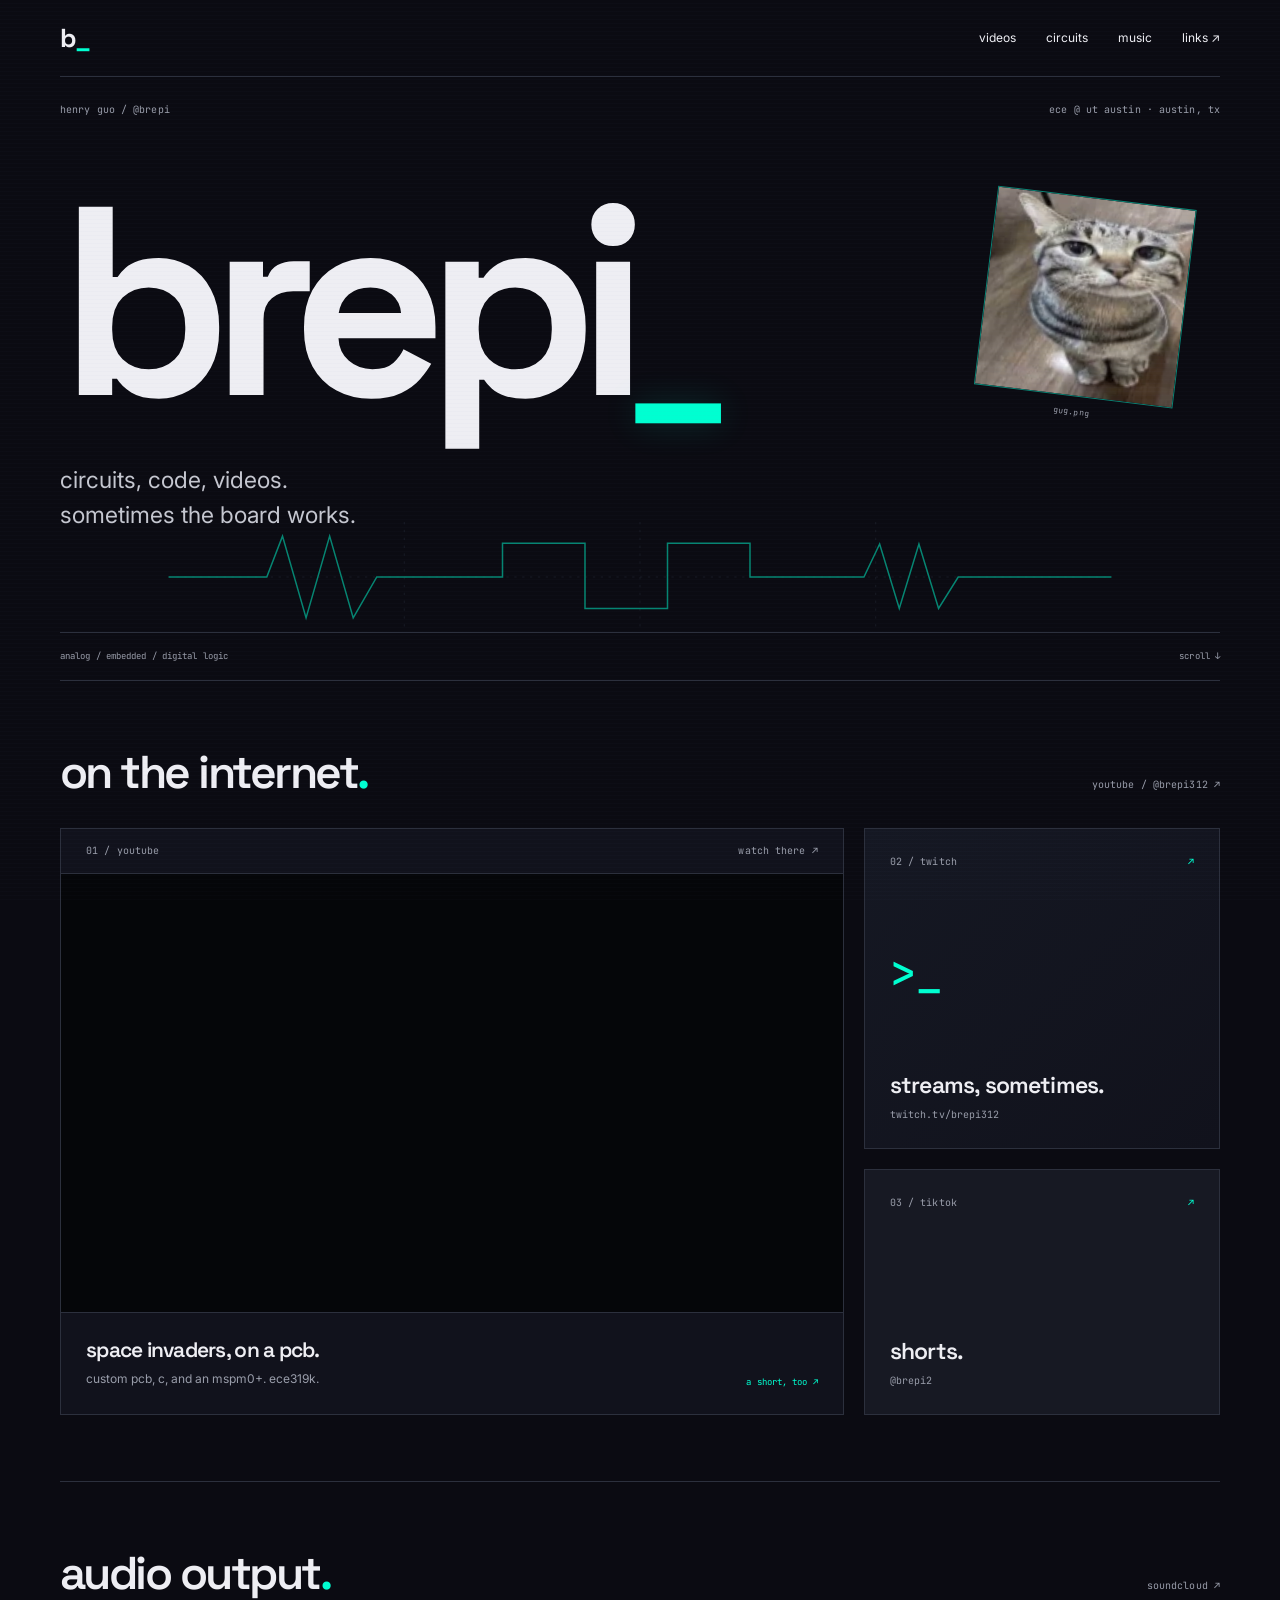
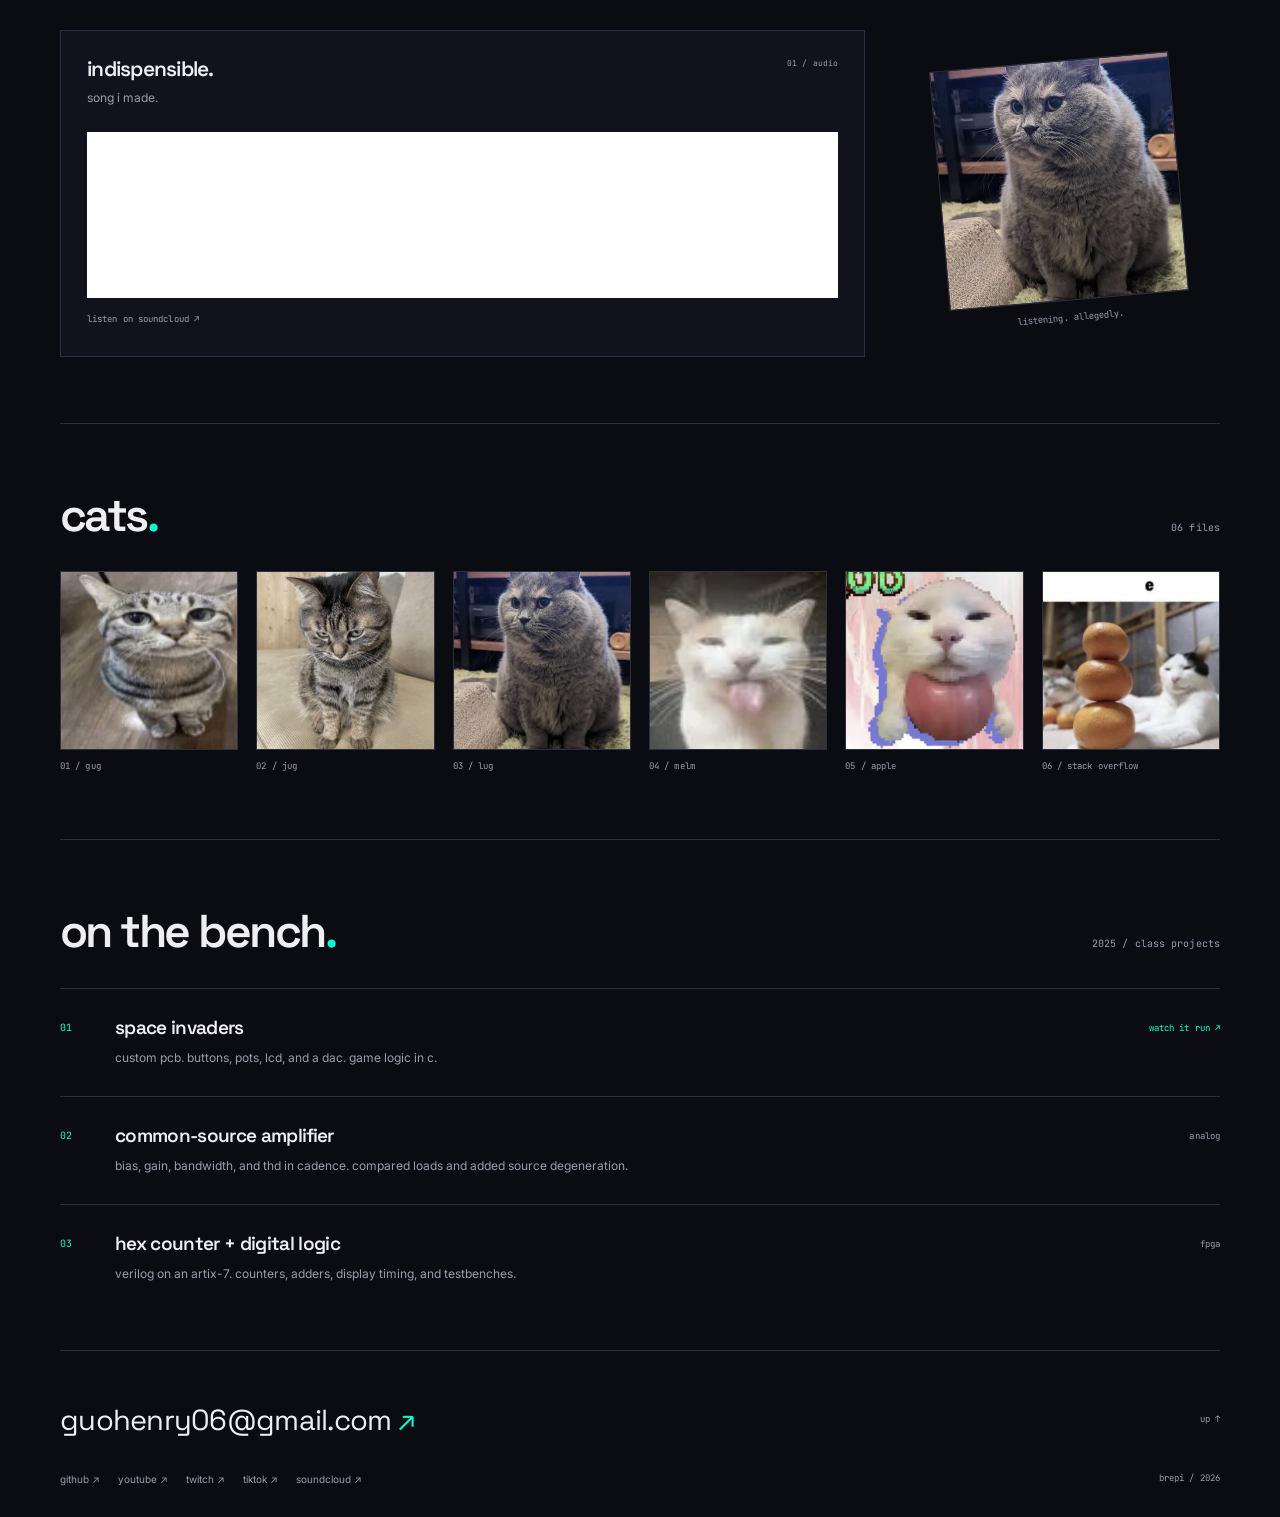
==== commit cf3bf30d: "Replace portfolio filler with concise ECE and creator homepage" ====
--- a/index.html
+++ b/index.html
@@ -1,39 +1,106 @@
 <!doctype html>
 <html lang="en">
 <head>
-<meta charset="utf-8"><meta name="viewport" content="width=device-width, initial-scale=1">
-<title>Henry Guo — Circuits, code & everything in between</title>
-<meta name="description" content="Henry Guo (@brepi), electrical and computer engineering student at UT Austin. A notebook of analog circuits, embedded systems, hardware repairs, and creative work.">
-<meta name="theme-color" content="#f5f4ef">
-<meta property="og:type" content="website"><meta property="og:title" content="Henry Guo — An engineer's working notebook"><meta property="og:description" content="Circuits, code, and a bit of everything else. Projects and field notes from an ECE student at UT Austin."><meta property="og:image" content="https://brepi.github.io/brepi_city/assets/images/social-card.png"><meta property="og:image:alt" content="Henry Guo — circuits, code, and a bit of everything else">
-<meta name="twitter:card" content="summary_large_image"><meta name="twitter:title" content="Henry Guo — An engineer's working notebook"><meta name="twitter:description" content="Electrical & computer engineering, hardware, and creative work in Austin, TX."><meta name="twitter:image" content="https://brepi.github.io/brepi_city/assets/images/social-card.png">
-<link rel="icon" type="image/png" href="assets/images/favicon.png">
-<link rel="preconnect" href="https://fonts.googleapis.com"><link rel="preconnect" href="https://fonts.gstatic.com" crossorigin><link href="https://fonts.googleapis.com/css2?family=DM+Sans:wght@400;500;600;700&family=Instrument+Serif:ital@0;1&family=JetBrains+Mono:wght@400;500&display=swap" rel="stylesheet">
-<link rel="stylesheet" href="assets/css/portfolio.css"><script src="assets/js/portfolio.js" defer></script>
+  <meta charset="utf-8">
+  <meta name="viewport" content="width=device-width, initial-scale=1">
+  <title>brepi — circuits, code, videos.</title>
+  <meta name="description" content="henry guo / brepi. ece @ ut austin. circuits, code, videos, and the occasional song.">
+  <meta name="theme-color" content="#0b0b12">
+  <meta property="og:type" content="website">
+  <meta property="og:title" content="brepi — circuits, code, videos.">
+  <meta property="og:description" content="some boards. some videos. some cats.">
+  <meta property="og:image" content="https://brepi.github.io/brepi_city/assets/images/social-card.png">
+  <meta property="og:image:alt" content="brepi — circuits, code, videos. on a dark background with a cyan waveform">
+  <meta name="twitter:card" content="summary_large_image">
+  <meta name="twitter:title" content="brepi — circuits, code, videos.">
+  <meta name="twitter:description" content="some boards. some videos. some cats.">
+  <meta name="twitter:image" content="https://brepi.github.io/brepi_city/assets/images/social-card.png">
+  <link rel="icon" type="image/png" href="assets/images/favicon.png">
+  <link rel="preconnect" href="https://fonts.googleapis.com">
+  <link rel="preconnect" href="https://fonts.gstatic.com" crossorigin>
+  <link href="https://fonts.googleapis.com/css2?family=Space+Grotesk:wght@400;500;600;700&family=Inter:wght@400;500;600&family=JetBrains+Mono:wght@400;500&display=swap" rel="stylesheet">
+  <link rel="stylesheet" href="assets/css/portfolio.css">
+  <script src="assets/js/portfolio.js" defer></script>
 </head>
 <body>
-<a class="skip-link" href="#main">Skip to content</a>
-<header class="site-header"><a class="wordmark" href="#home" aria-label="Henry Guo, home">hg<span> / </span><span class="handle">brepi</span></a><nav aria-label="Main navigation"><a href="#projects">Projects</a><a href="#about">About</a><a href="#contact">Contact</a><a class="resume-link" href="assets/documents/Henry-Guo-Resume.pdf" download>Résumé ↗</a></nav></header>
-<main id="main">
-<section class="hero wrap" id="home" aria-labelledby="hero-title">
-<div class="hero-top mono"><span><span class="status-dot"></span>A WORKING NOTEBOOK</span><span>AUSTIN, TX · 30.27° N / 97.74° W</span></div>
-<div class="hero-grid"><div><h1 id="hero-title">Henry Guo<span class="orange">.</span></h1><p class="role">Electrical & Computer Engineering Student · Builder · Tinkerer</p><p class="tagline">Circuits, code, and a bit<br>of <em>everything else.</em></p><a class="button" href="#projects">See projects <span aria-hidden="true">↘</span></a></div><figure class="hero-figure"><img src="assets/images/notebook-circuit.svg" width="520" height="430" alt="Illustrated notebook sketch of a common-source MOSFET amplifier and its inverted output waveform"><figcaption class="mono">FIG. 01 — IDEAS USUALLY START ON PAPER.</figcaption></figure></div>
-<div class="hero-bottom"><p class="mono">CURRENTLY: EXPLORING HARDWARE, ONE LAYER AT A TIME</p><div class="socials"><a href="https://github.com/brepi">GitHub ↗</a><a href="https://linkedin.com/in/henry-guo-53702a294">LinkedIn ↗</a><a href="https://youtube.com/@brepi312">YouTube ↗</a><a href="mailto:guohenry06@gmail.com">Email ↗</a></div></div>
-</section>
-<section class="section wrap" id="about" aria-labelledby="about-title"><div class="section-label mono">01 / THE PERSON BEHIND THE BENCH</div><div class="about-grid"><h2 id="about-title">I like knowing<br><em>why it works.</em></h2><div class="about-copy"><p class="lead">And when it doesn’t, I like figuring out where to start.</p><p>I’m studying Electrical and Computer Engineering at The University of Texas at Austin, with an expected graduation in 2028. My work moves between circuit analysis, digital logic, embedded systems, and the occasional desktop with its side panel off.</p><p>I use Cadence Virtuoso to explore analog circuits, write C and Verilog to make hardware do things, and work through the measurements when the behavior needs explaining. Being a circuit theory TA taught me another part of engineering: explaining an idea clearly enough for someone else to use it.</p><p>I’m looking for opportunities to contribute to engineering design, analysis, documentation, and project work while learning from people who do it every day.</p><div class="education mono">UT AUSTIN / B.S. ECE, EXPECTED 2028<br>GPA 3.91 · UNIVERSITY HONORS, FALL 2024–SUMMER 2025</div><div class="interests"><span class="mono">CURRENTLY INTO</span><span>Analog design</span><span>Embedded systems</span><span>Music</span><span>Video editing</span></div></div><div class="portrait-placeholder" role="img" aria-label="Portrait placeholder, photo to come"><span>hg.</span><small class="mono">PHOTO TO COME</small></div></div></section>
-<section class="now wrap" aria-labelledby="now-title">
-<!-- UPDATE THIS MONTH: Edit the date and these four notes together. -->
-<div><span class="section-label mono">02 / ON MY DESK</span><h2 id="now-title">Now<span class="orange">.</span></h2><p class="mono">SEPTEMBER 2026</p></div><dl><div><dt>Building</dt><dd>This notebook — bringing my circuit and embedded projects together.</dd></div><div><dt>Exploring</dt><dd>Analog design, embedded systems, and what happens between simulation and hardware.</dd></div><div><dt>Reading / watching</dt><dd>A spot for the next good find. Recommendations welcome.</dd></div><div><dt>Making</dt><dd>Room for music and video alongside engineering.</dd></div></dl></section>
-<section class="section wrap" id="projects" aria-labelledby="projects-title"><div class="section-label mono">03 / SELECTED WORK</div><div class="section-heading"><h2 id="projects-title">Built. Tested.<br><em>Figured out.</em></h2><p>A few things from the bench,<br>the simulator, and everywhere between.</p></div>
-<article class="featured project"><div class="project-visual schematic"><span class="visual-label mono">001 / ANALOG DESIGN</span><img src="assets/images/notebook-circuit.svg" width="520" height="430" loading="lazy" alt="Conceptual common-source amplifier sketch; not a project schematic"><span class="visual-caption mono">CONCEPT SKETCH · PROJECT CAPTURES TO COME</span></div><div class="project-copy"><div class="project-meta mono">FEATURED PROJECT <span>2025</span></div><h3>Common-Source<br>Amplifier</h3><p class="project-role">Designer & Simulator</p><div class="chips"><span>Cadence Virtuoso</span><span>MOSFET</span><span>Analog</span></div><p>I designed and simulated a common-source MOSFET amplifier in Cadence, characterizing DC bias, small-signal gain, frequency response, transient behavior, and THD. I compared resistor and current-source loads, then added source degeneration to explore the tradeoff between gain and linearity.</p><details><summary>Open the project notes</summary><div class="detail-body"><p>The study follows the amplifier from its DC operating point to small-signal and transient behavior. The key comparison is how load choice and source degeneration change gain and distortion.</p><p class="footnote">Schematic, simulation captures, and measured results have not been added yet.</p></div></details></div></article>
-<div class="project-grid"><article class="project"><div class="project-visual logic"><span class="visual-label mono">002 / DIGITAL LOGIC</span><div class="hex-display" aria-hidden="true">0 1 2 3<br><span>A b C d</span></div><span class="visual-caption mono">VERILOG → SIMULATION → ARTIX-7</span></div><div class="project-copy"><div class="project-meta mono">DESIGN & VERIFICATION <span>FALL 2025</span></div><h3>From logic to lights.</h3><div class="chips"><span>Verilog</span><span>Vivado</span><span>Artix-7 FPGA</span></div><p>I built a hexadecimal counter, edge detector, display sequencer, and adders in Verilog. Testbenches let me check clocks, resets, and timers before verifying the output and debugging waveforms on an Artix-7 board.</p><details><summary>Read the build notes</summary><div class="detail-body"><p>ECE 316 digital logic labs included ripple-carry and 4-bit carry-lookahead adders. Verification covered individual modules and their timing behavior, followed by hardware checks.</p><p class="footnote">Source files and waveform captures to come.</p></div></details></div></article>
-<article class="project"><div class="project-visual game"><span class="visual-label mono">003 / EMBEDDED SYSTEMS</span><div class="game-board" aria-hidden="true"><div class="game-screen">READY?<br><span>▁ ▂ ▄ ▂ ▁</span></div><div class="game-controls"><span>✚</span><span>● ●</span></div></div><span class="visual-caption mono">ILLUSTRATION · CUSTOM PCB / REAL INPUTS</span></div><div class="project-copy"><div class="project-meta mono">HARDWARE & FIRMWARE <span>SPRING 2025</span></div><h3>A little arcade. From scratch.</h3><div class="chips"><span>C</span><span>MSPM0+</span><span>KiCad</span></div><p>I implemented an arcade game on a custom PCB with an MSPM0+ microcontroller. I brought together four buttons, slide potentiometers, LEDs, an LCD, and a custom DAC — then wrote the game logic in C and soldered and debugged the hardware.</p><details><summary>Read the build notes</summary><div class="detail-body"><p>This Introduction to Embedded Systems project connected board design in KiCad with firmware and physical controls. The result was a game running on dedicated hardware.</p><p class="footnote">Gameplay footage and board photos to come.</p></div></details></div></article></div>
-<div class="small-projects"><article><span class="mono">004 / 2024–PRESENT</span><h3>A second life for electronics.</h3><p>Component replacement, continuity testing, and careful multimeter measurements. Home repairs have given me hands-on practice with through-hole and surface-mount soldering.</p><div class="chips"><span>Repair</span><span>Soldering</span><span>Diagnostics</span></div></article><article><span class="mono">005 / 2024–PRESENT</span><h3>Under the side panel.</h3><p>I assemble desktop PCs and configure the systems behind them: BIOS/UEFI, boot order, storage partitions, and OS installations. I also maintain Linux desktop systems.</p><div class="chips"><span>Linux</span><span>PC building</span><span>BIOS / UEFI</span></div></article></div></section>
-<section class="section wrap" aria-labelledby="gallery-title"><div class="section-label mono">04 / FROM THE BENCH</div><div class="section-heading"><h2 id="gallery-title">Evidence of <em>tinkering.</em></h2><p>The photo roll is still being assembled.</p></div><div class="gallery"><figure><div class="gallery-slot" aria-hidden="true"><span>∿</span><small>CAPTURE PENDING</small></div><figcaption>01 — Oscilloscope / waveform capture</figcaption></figure><figure><div class="gallery-slot breadboard" aria-hidden="true"><span>⌁</span><small>PHOTO PENDING</small></div><figcaption>02 — Breadboard / circuit study</figcaption></figure><figure><div class="gallery-slot" aria-hidden="true"><span>▦</span><small>RENDER PENDING</small></div><figcaption>03 — Custom PCB / embedded game</figcaption></figure><figure><div class="gallery-slot" aria-hidden="true"><span>⌘</span><small>PHOTO PENDING</small></div><figcaption>04 — Bench / work in progress</figcaption></figure></div></section>
-<section class="section wrap experience" id="experience" aria-labelledby="experience-title"><div><div class="section-label mono">05 / WORKING WITH PEOPLE</div><h2 id="experience-title">A different kind<br>of <em>circuit.</em></h2></div><div class="timeline"><article><span class="mono">FALL 2025 / UT AUSTIN</span><h3>Teaching Assistant, Circuit Theory</h3><p>I helped over 40 students measure waveforms, debug circuits, and make sense of what they were seeing. I led technical labs with oscilloscopes, waveform generators, breadboards, and power supplies, and held office hours covering AC/DC analysis, phasors, impedance, and power.</p><p class="footnote">The hidden curriculum: explaining something clearly enough that someone else can do it.</p></article><article><span class="mono">JAN–JUL 2024 / MACSA</span><h3>Project Manager Assistant</h3><p>At the Musical Arts Center of San Antonio, I coordinated classroom schedules for 35 instructors with Excel and Mindbody. I also rebuilt a student achievement board in Canva featuring over 100 students and kept correspondence with students and teachers moving.</p></article></div></section>
-<section class="section wrap" id="creative" aria-labelledby="creative-title"><div class="section-label mono">06 / THE OTHER SIDE OF MY BRAIN</div><div class="section-heading"><h2 id="creative-title">Not everything<br>needs a <em>datasheet.</em></h2><p>Music, edits, and things made<br>just because I wanted to make them.</p></div><a class="youtube-card" href="https://youtube.com/@brepi312"><div><span class="mono">YOUTUBE / @BREPI312</span><h3>Same curiosity.<br>Different medium.</h3><p>I make videos, play piano, and work on music.<br>This is where some of that ends up.</p><span class="text-link">Visit the channel ↗</span></div><div class="view-count"><span class="play" aria-hidden="true">▶</span><strong>180k+</strong><span class="mono">VIEWS & COUNTING</span></div></a><div class="creative-grid"><article><span class="mono">01 / MUSIC</span><h3>From keys to tracks.</h3><p>Piano and music production in FL Studio. Selected recordings to come.</p></article><article><span class="mono">02 / VIDEO</span><h3>One more cut.</h3><p>Video editing and YouTube projects. A closer look at individual edits is on the list.</p></article></div></section>
-<section class="section wrap" aria-labelledby="tools-title"><div class="section-label mono">07 / THE TOOLBOX</div><div class="tools-layout"><h2 id="tools-title">Whatever gets<br>the idea <em>working.</em></h2><div class="terminal"><div class="terminal-top mono"><span>● ● ●</span><span>henry@workbench: ~</span></div><div class="tool-row"><h3>Engineering</h3><p>Cadence Virtuoso · LTspice · KiCad · Xilinx Vivado</p></div><div class="tool-row"><h3>Code & systems</h3><p>C · Python · Verilog HDL · ARM assembly · Linux · BIOS/UEFI</p></div><div class="tool-row"><h3>On the bench</h3><p>Oscilloscope · Multimeter · Waveform generator · Breadboarding · Soldering</p></div><div class="tool-row"><h3>Creative & everyday</h3><p>FL Studio · Canva · Excel · Mindbody</p></div><p class="terminal-prompt mono">$ keep_learning<span aria-hidden="true">_</span></p></div></div></section>
-<section class="section wrap" aria-labelledby="notes-title"><div class="section-label mono">08 / NOTES TO FUTURE ME</div><div class="section-heading"><h2 id="notes-title">Write it down.<br><em>Understand it better.</em></h2><p>A small queue of writeups.<br>Full articles are still to come.</p></div><div class="notes"><article><span class="mono">01 / DRAFT OUTLINE</span><h3>Trading gain for linearity.</h3><p>A planned walkthrough of the common-source amplifier study. Load choice, source degeneration, and which plots tell the story.</p><details><summary>Read the outline</summary><p>DC bias → small-signal gain → frequency response → transient behavior and THD → comparing loads and degeneration.</p></details></article><article><span class="mono">02 / DRAFT OUTLINE</span><h3>Before it reaches the FPGA.</h3><p>Notes to assemble from the Verilog labs. How clocks, resets, and timers shape a useful testbench.</p><details><summary>Read the outline</summary><p>Module behavior → clock and reset stimulus → timer checks → waveform inspection → verification on the Artix-7 board.</p></details></article></div></section>
-<section class="contact wrap" id="contact" aria-labelledby="contact-title"><div class="section-label mono">09 / KEEP THE CONVERSATION GOING</div><h2 id="contact-title">Have something<br>in <em>mind?</em></h2><a class="email" href="mailto:guohenry06@gmail.com">guohenry06@gmail.com <span aria-hidden="true">↗</span></a><p>Open to engineering, hardware, and weird creative-tech projects. Say hi.</p><div class="contact-bottom"><div class="socials"><a href="https://github.com/brepi">GitHub ↗</a><a href="https://linkedin.com/in/henry-guo-53702a294">LinkedIn ↗</a><a href="https://youtube.com/@brepi312">YouTube ↗</a></div><a href="assets/documents/Henry-Guo-Resume.pdf" download>Download résumé ↓</a></div></section>
-</main><footer class="wrap mono"><span>© 2026 HENRY GUO / BUILT WITH CURIOSITY.</span><span>LAST UPDATED: SEPTEMBER 2026</span><a href="#home">BACK TO TOP ↑</a></footer>
-</body></html>
+  <a class="skip-link" href="#main">skip to content</a>
+  <header class="site-header wrap">
+    <a class="wordmark" href="#home" aria-label="brepi, home">b<span aria-hidden="true">_</span></a>
+    <nav aria-label="main navigation">
+      <a href="#channels">videos</a>
+      <a href="#projects">circuits</a>
+      <a href="#music">music</a>
+      <a href="#contact">links <span aria-hidden="true">↗</span></a>
+    </nav>
+  </header>
+  <main id="main">
+    <section class="hero wrap" id="home" aria-labelledby="hero-title">
+      <div class="hero-meta mono"><span>henry guo / @brepi</span><span>ece @ ut austin · austin, tx</span></div>
+      <div class="hero-stage">
+        <div class="hero-copy">
+          <h1 id="hero-title">brepi<span aria-hidden="true">_</span></h1>
+          <p>circuits, code, videos.<br>sometimes the board works.</p>
+        </div>
+        <figure class="hero-cat">
+          <!-- CAT IMG: a tabby cat looking up at the camera -->
+          <div class="cat-slot"><img src="assets/images/cat-gug.webp" width="320" height="320" alt="a tabby cat looking up at the camera"></div>
+          <figcaption class="mono">gug.png</figcaption>
+        </figure>
+        <svg class="hero-wave" viewBox="0 0 1200 140" fill="none" aria-hidden="true">
+          <path class="wave-guide" d="M0 70H1200M300 0V140M600 0V140M900 0V140"/>
+          <path class="wave-trace" d="M0 70H95L125 70 145 18 175 122 205 18 235 122 265 70H425V27H530V110H635V27H740V70H860L885 70 905 28 930 110 955 28 980 110 1005 70H1200"/>
+        </svg>
+      </div>
+      <div class="hero-bottom mono"><span>analog / embedded / digital logic</span><a href="#channels" aria-label="scroll to videos">scroll ↓</a></div>
+    </section>
+
+    <section class="section wrap" id="channels" aria-labelledby="channels-title">
+      <div class="section-heading"><h2 id="channels-title">on the internet<span>.</span></h2><a class="mono text-link" href="https://youtube.com/@brepi312">youtube / @brepi312 ↗</a></div>
+      <div class="channel-grid">
+        <article class="video-card reveal">
+          <div class="card-top mono"><span>01 / youtube</span><a href="https://youtu.be/AYQ88880fZs">watch there ↗</a></div>
+          <div class="video-frame"><iframe src="https://www.youtube-nocookie.com/embed/AYQ88880fZs" title="ece319k custom pcb video by brepi" loading="lazy" referrerpolicy="strict-origin-when-cross-origin" allow="accelerometer; autoplay; clipboard-write; encrypted-media; gyroscope; picture-in-picture; web-share" allowfullscreen></iframe></div>
+          <div class="video-caption"><div><h3>space invaders, on a pcb.</h3><p>custom pcb, c, and an mspm0+. ece319k.</p></div><a class="mono text-link" href="https://youtube.com/shorts/KozMhblJeKg">a short, too ↗</a></div>
+        </article>
+        <div class="channel-side">
+          <a class="channel-card reveal" href="https://www.twitch.tv/brepi312"><div class="card-top mono"><span>02 / twitch</span><span aria-hidden="true">↗</span></div><span class="channel-symbol" aria-hidden="true">&gt;_</span><div><h3>streams, sometimes.</h3><p class="mono">twitch.tv/brepi312</p></div></a>
+          <a class="channel-card compact reveal" href="https://www.tiktok.com/@brepi2"><div class="card-top mono"><span>03 / tiktok</span><span aria-hidden="true">↗</span></div><div><h3>shorts.</h3><p class="mono">@brepi2</p></div></a>
+        </div>
+      </div>
+    </section>
+
+    <section class="section wrap" id="music" aria-labelledby="music-title">
+      <div class="section-heading"><h2 id="music-title">audio output<span>.</span></h2><a class="mono text-link" href="https://soundcloud.com/brepi">soundcloud ↗</a></div>
+      <div class="music-grid reveal">
+        <article class="music-player"><div class="track-heading"><div><h3>indispensible.</h3><p>song i made.</p></div><span class="mono">01 / audio</span></div><iframe title="indispensible — soundcloud player" width="100%" height="166" loading="lazy" allow="autoplay" src="https://w.soundcloud.com/player/?url=https%3A%2F%2Fapi.soundcloud.com%2Ftracks%2F2377754633&amp;color=%2300ffd1&amp;auto_play=false&amp;hide_related=true&amp;show_comments=false&amp;show_user=true&amp;show_reposts=false&amp;show_teaser=false"></iframe><a class="mono text-link player-fallback" href="https://soundcloud.com/brepi/indispensible">listen on soundcloud ↗</a></article>
+        <figure class="music-cat"><!-- CAT IMG: a gray cat sitting upright on a couch --><div class="cat-slot"><img src="assets/images/cat-lug.webp" width="320" height="320" loading="lazy" alt="a gray cat sitting upright on a couch"></div><figcaption class="mono">listening. allegedly.</figcaption></figure>
+      </div>
+    </section>
+
+    <section class="section wrap" id="cats" aria-labelledby="cats-title">
+      <div class="section-heading"><h2 id="cats-title">cats<span>.</span></h2><span class="mono">06 files</span></div>
+      <div class="cat-grid">
+        <figure class="reveal"><!-- CAT IMG 1: a tabby looking up at the camera --><div class="cat-slot"><img src="assets/images/cat-gug.webp" width="320" height="320" loading="lazy" alt="a wide-eyed tabby looking up at the camera"></div><figcaption class="mono">01 / gug</figcaption></figure>
+        <figure class="reveal"><!-- CAT IMG 2: a tabby sitting on a tiled floor --><div class="cat-slot"><img src="assets/images/cat-jug.webp" width="320" height="320" loading="lazy" alt="a tabby sitting on a tiled floor with its eyes almost closed"></div><figcaption class="mono">02 / jug</figcaption></figure>
+        <figure class="reveal"><!-- CAT IMG 3: a gray cat sitting on a couch --><div class="cat-slot"><img src="assets/images/cat-lug.webp" width="320" height="320" loading="lazy" alt="a round gray cat sitting on a couch"></div><figcaption class="mono">03 / lug</figcaption></figure>
+        <figure class="reveal"><!-- CAT IMG 4: a white and gray cat sticking out its tongue --><div class="cat-slot"><img src="assets/images/cat-melm.webp" width="320" height="320" loading="lazy" alt="a white and gray cat sticking out its tongue"></div><figcaption class="mono">04 / melm</figcaption></figure>
+        <figure class="reveal"><!-- CAT IMG 5: a cat behind a red apple --><div class="cat-slot"><img src="assets/images/cat-apple.webp" width="320" height="320" loading="lazy" alt="a cat behind a red apple in a colorful meme image"></div><figcaption class="mono">05 / apple</figcaption></figure>
+        <figure class="reveal"><!-- CAT IMG 6: a cat beside a stack of oranges --><div class="cat-slot"><img src="assets/images/cat-stack.webp" width="320" height="320" loading="lazy" alt="a cat beside a tall stack of oranges"></div><figcaption class="mono">06 / stack overflow</figcaption></figure>
+      </div>
+    </section>
+
+    <section class="section wrap" id="projects" aria-labelledby="projects-title">
+      <div class="section-heading"><h2 id="projects-title">on the bench<span>.</span></h2><span class="mono">2025 / class projects</span></div>
+      <div class="build-list">
+        <article class="build reveal"><span class="build-number mono">01</span><div><h3>space invaders</h3><p>custom pcb. buttons, pots, lcd, and a dac. game logic in c.</p></div><a class="mono text-link" href="https://youtu.be/AYQ88880fZs">watch it run ↗</a></article>
+        <article class="build reveal"><span class="build-number mono">02</span><div><h3>common-source amplifier</h3><p>bias, gain, bandwidth, and thd in cadence. compared loads and added source degeneration.</p></div><span class="build-type mono">analog</span></article>
+        <article class="build reveal"><span class="build-number mono">03</span><div><h3>hex counter + digital logic</h3><p>verilog on an artix-7. counters, adders, display timing, and testbenches.</p></div><span class="build-type mono">fpga</span></article>
+      </div>
+    </section>
+  </main>
+  <footer class="wrap" id="contact" aria-label="contact and social links">
+    <div class="footer-main"><a class="email" href="mailto:guohenry06@gmail.com">guohenry06@gmail.com <span aria-hidden="true">↗</span></a><a class="back-top mono" href="#home">up ↑</a></div>
+    <div class="footer-bottom"><div class="socials"><a href="https://github.com/brepi">github ↗</a><a href="https://youtube.com/@brepi312">youtube ↗</a><a href="https://www.twitch.tv/brepi312">twitch ↗</a><a href="https://www.tiktok.com/@brepi2">tiktok ↗</a><a href="https://soundcloud.com/brepi">soundcloud ↗</a></div><span class="mono">brepi / 2026</span></div>
+  </footer>
+</body>
+</html>
--- a/assets/css/portfolio.css
+++ b/assets/css/portfolio.css
@@ -1,15 +1,157 @@
-:root{--paper:#f5f4ef;--ink:#20211e;--muted:#64665e;--line:#d5d5cb;--accent:#b94018;--bright:#ff5b1f;--serif:'Instrument Serif',Georgia,serif;--sans:'DM Sans',Arial,sans-serif;--mono:'JetBrains Mono',monospace}
-*{box-sizing:border-box}html{scroll-behavior:smooth;scroll-padding-top:100px}body{margin:0;background:var(--paper);color:var(--ink);font:16px/1.7 var(--sans);background-image:url("data:image/svg+xml,%3Csvg viewBox='0 0 180 180' xmlns='http://www.w3.org/2000/svg'%3E%3Cfilter id='n'%3E%3CfeTurbulence type='fractalNoise' baseFrequency='.8' numOctaves='3' stitchTiles='stitch'/%3E%3C/filter%3E%3Cpath fill='%23000' opacity='.025' filter='url(%23n)' d='M0 0h180v180H0z'/%3E%3C/svg%3E")}::selection{background:#ffd4bf}a{color:inherit;text-underline-offset:5px}a:hover{color:var(--accent)}a:focus-visible,summary:focus-visible{outline:3px solid var(--accent);outline-offset:6px}img{display:block;max-width:100%;height:auto}h1,h2,h3,p,figure{margin:0}p+p{margin-top:18px}h1,h2,h3{font-weight:400}h1,h2{font-family:var(--serif);line-height:1.02;letter-spacing:-.035em}h2{font-size:clamp(42px,5vw,66px)}h3{font-size:26px;line-height:1.2;letter-spacing:-.025em}em{font-weight:400}a,summary{-webkit-tap-highlight-color:transparent}.wrap{max-width:1240px;width:calc(100% - 96px);margin-inline:auto}.mono,.chips,.gallery figcaption{font-family:var(--mono);font-size:10px;letter-spacing:.065em}.orange{color:var(--bright)}
-.site-header{position:sticky;top:0;z-index:10;min-height:78px;padding:16px 48px;display:flex;justify-content:space-between;align-items:center;border-bottom:1px solid var(--line);background:rgba(245,244,239,.96);backdrop-filter:blur(12px)}.wordmark{text-decoration:none;font-family:var(--serif);font-size:32px;line-height:1}.wordmark>span:first-child{color:var(--accent)}.handle{font:12px var(--mono)}nav{display:flex;align-items:center;gap:32px;font-size:12px}nav a{text-decoration:none}.resume-link{border:1px solid var(--ink);padding:8px 16px}.skip-link{position:fixed;top:-100px;left:20px;z-index:20;background:var(--paper);padding:12px}.skip-link:focus{top:12px}
-.hero{padding-top:34px}.hero-top{display:flex;justify-content:space-between;color:var(--muted)}.status-dot{display:inline-block;width:7px;height:7px;background:var(--bright);border-radius:50%;margin-right:9px}.hero-grid{display:grid;grid-template-columns:1.2fr 1fr;gap:30px;align-items:center;padding:66px 0 58px}h1{font-size:clamp(85px,10.2vw,148px);white-space:nowrap;letter-spacing:-.055em}.role{font-size:11px;margin-top:17px}.tagline{font-family:var(--serif);font-size:clamp(30px,3.5vw,46px);line-height:1.1;margin-top:32px}.button{margin-top:32px;display:inline-flex;gap:46px;align-items:center;background:var(--ink);color:var(--paper);padding:12px 20px;text-decoration:none;font-size:12px}.button:hover{background:var(--accent);color:white}.hero-figure{transform:rotate(-3deg);padding-left:10px}.hero-figure figcaption{text-align:center;font-size:8px;color:var(--muted)}.hero-bottom{border-top:1px solid var(--line);padding:20px 0;display:flex;justify-content:space-between;gap:24px;align-items:center}.hero-bottom p{font-size:9px}.socials{display:flex;gap:22px;font-size:11px}.socials a{text-decoration:none}
-.section{padding:90px 0;border-top:1px solid var(--line)}.section-label{color:var(--muted);margin-bottom:32px;display:block}.about-grid{display:grid;grid-template-columns:1fr 1.2fr 100px;gap:42px}.about-copy{font-size:14px;color:#50524c}.lead{font-size:19px;color:var(--ink);line-height:1.4}.education{border-top:1px solid var(--line);margin-top:28px;padding-top:18px;font-size:9px;line-height:2}.interests{display:flex;flex-wrap:wrap;gap:8px;margin-top:24px;font-size:10px}.interests>span:first-child{width:100%;font-size:9px}.interests>span:not(:first-child){border:1px solid var(--line);padding:3px 8px;border-radius:30px}.portrait-placeholder{width:100px;height:100px;border:1px dashed #999b90;border-radius:50%;display:flex;flex-direction:column;align-items:center;justify-content:center;background:#eae9e1;transform:rotate(6deg)}.portrait-placeholder>span{font:46px var(--serif)}.portrait-placeholder small{font-size:6px}
-.now{border:1px solid var(--line);padding:35px 40px;margin-bottom:90px;display:grid;grid-template-columns:1fr 2fr;gap:50px;background:#edede5}.now .section-label{margin-bottom:14px}.now h2{font-size:58px;margin-bottom:18px}.now dl{margin:0}.now dl>div{display:grid;grid-template-columns:145px 1fr;padding:14px 0;border-bottom:1px solid var(--line);font-size:12px}.now dl>div:last-child{border:0}.now dt{font-family:var(--mono);font-size:10px}.now dd{margin:0;color:#55574f}.section-heading{display:flex;justify-content:space-between;align-items:end;gap:30px;margin-bottom:42px}.section-heading>p{font-size:13px;color:var(--muted)}
-.project{border:1px solid var(--line);background:#f9f8f4}.featured{display:grid;grid-template-columns:1.1fr 1fr;margin-bottom:26px}.project-visual{position:relative;min-height:275px;display:flex;align-items:center;justify-content:center;overflow:hidden}.schematic{background-color:#eaece3;background-image:radial-gradient(#b7baad .7px,transparent .7px);background-size:18px 18px;border-right:1px solid var(--line)}.schematic img{width:90%;padding:35px 0}.visual-label,.visual-caption{position:absolute;left:22px;font-size:8px}.visual-label{top:19px}.visual-caption{bottom:18px}.project-copy{padding:34px}.project-meta{display:flex;justify-content:space-between;gap:15px;font-size:8px;color:var(--muted);margin-bottom:23px}.featured h3{font:48px/1.05 var(--serif)}.project-role{font-size:11px;color:var(--muted);margin-top:12px}.chips{display:flex;flex-wrap:wrap;gap:6px;margin:18px 0;font-size:8px;letter-spacing:0}.chips span{border:1px solid var(--line);padding:3px 8px}.project-copy>p:not(.project-role){font-size:13px;color:#51534c;line-height:1.8}details{margin-top:24px;border-top:1px solid var(--line);padding-top:14px;font-size:12px}summary{cursor:pointer;list-style:none;display:flex;justify-content:space-between;gap:18px}summary::-webkit-details-marker{display:none}summary::after{content:'+';margin-left:auto}details[open]>summary::after{content:'âˆ’'}.detail-body,details>p{padding-top:16px;font-size:12px;color:#55574f}.footnote{color:var(--muted);font-size:12px;font-style:italic}.project-grid{display:grid;grid-template-columns:1fr 1fr;gap:26px}.logic{background:#e8e8e0;border-bottom:1px solid var(--line)}.hex-display{font:54px/1.3 var(--mono);letter-spacing:.14em;color:#474e41}.hex-display span{color:#657159}.game{background:#e5eae6;border-bottom:1px solid var(--line)}.game-board{width:180px;background:#495e52;border:6px solid #78907d;border-radius:12px;padding:17px 16px 7px;transform:rotate(-6deg);box-shadow:8px 10px 0 #cbd3c7}.game-screen{padding:15px;background:#dbe6c6;border:5px solid #253d32;text-align:center;font:17px/1.5 var(--mono);color:#304a38}.game-screen span{font-size:25px}.game-controls{display:flex;justify-content:space-between;align-items:center;color:#e9e9d6;font-size:28px}.game-controls span:last-child{font-size:16px;letter-spacing:5px}.small-projects{display:grid;grid-template-columns:1fr 1fr;gap:40px;margin-top:38px}.small-projects article{border-top:1px solid var(--line);padding-top:24px}.small-projects h3{font-size:23px;margin:15px 0}.small-projects p{font-size:13px;color:var(--muted)}
-.gallery{display:grid;grid-template-columns:repeat(4,1fr);gap:18px}.gallery-slot{aspect-ratio:1.15;background:#eaeae2;border:1px dashed #a9ad9f;display:flex;align-items:center;justify-content:center;flex-direction:column;color:#596151}.gallery-slot>span{font:70px var(--serif)}.gallery-slot>small{font:8px var(--mono);letter-spacing:.1em}.breadboard{background-image:radial-gradient(#bbc0b2 1px,transparent 1px);background-size:10px 10px}.gallery figcaption{font-size:8px;line-height:1.8;margin-top:12px;letter-spacing:0}.experience{display:grid;grid-template-columns:1fr 1.4fr;gap:80px}.timeline{border-left:1px solid var(--line);padding-left:32px}.timeline article{position:relative;padding-bottom:44px}.timeline article:last-child{padding-bottom:0}.timeline article::before{content:'';position:absolute;left:-37px;top:7px;width:9px;height:9px;border-radius:50%;background:var(--ink);border:2px solid var(--paper)}.timeline .mono{font-size:9px;color:var(--muted)}.timeline h3{font-size:23px;margin:12px 0 18px}.timeline p{font-size:13px;color:#55574f}
-.youtube-card{background:#e9e7dd;border:1px solid var(--line);padding:50px;display:flex;justify-content:space-between;gap:40px;text-decoration:none}.youtube-card:hover{color:var(--ink);border-color:var(--accent)}.youtube-card h3{font:48px/1.08 var(--serif);margin:25px 0 20px}.youtube-card p{font-size:13px;color:#575950}.text-link{display:block;margin-top:26px;font-size:12px;text-decoration:underline}.view-count{display:flex;flex-direction:column;align-items:center;justify-content:center;min-width:230px}.view-count strong{font:86px var(--serif);letter-spacing:-.04em}.view-count .mono{font-size:9px}.play{width:54px;height:40px;background:var(--bright);color:#20211e;border-radius:10px;display:grid;place-items:center;font-size:19px;margin-bottom:18px}.creative-grid{display:grid;grid-template-columns:1fr 1fr;gap:35px;margin-top:30px}.creative-grid article{padding:20px 0;border-bottom:1px solid var(--line)}.creative-grid h3{margin:12px 0;font-size:23px}.creative-grid p{font-size:13px;color:var(--muted)}
-.tools-layout{display:grid;grid-template-columns:1fr 1.3fr;gap:60px}.terminal{background:#252b27;color:#daddd2;padding:26px 30px;font-family:var(--mono)}.terminal-top{display:flex;justify-content:space-between;border-bottom:1px solid #495148;padding-bottom:18px;color:#b2b9ab;font-size:9px}.terminal-top>span:first-child{letter-spacing:5px}.tool-row{margin-top:22px}.tool-row h3{font-size:10px;letter-spacing:0;color:#eabb91}.tool-row p{font-size:10px;line-height:1.9;margin-top:7px;color:#c5cbbb}.terminal-prompt{margin-top:25px;font-size:10px}.terminal-prompt span{color:#eabb91;text-shadow:0 0 8px #eabb91}.notes{display:grid;grid-template-columns:1fr 1fr;gap:40px}.notes article{padding-top:24px;border-top:1px solid var(--line)}.notes .mono{font-size:9px;color:var(--muted)}.notes h3{font:34px var(--serif);margin:18px 0}.notes p{font-size:13px;color:var(--muted)}
-.contact{padding:75px 0 45px;border-top:1px solid var(--ink)}.contact h2{font-size:clamp(65px,8vw,105px);margin-bottom:35px}.email{font-size:clamp(20px,3.4vw,40px);letter-spacing:-.04em;text-decoration:none;border-bottom:1px solid var(--ink);padding-bottom:8px;display:inline-block;max-width:100%;overflow-wrap:anywhere}.email span{margin-left:25px;color:var(--accent)}.contact>p{font-size:13px;margin-top:25px;color:var(--muted)}.contact-bottom{display:flex;justify-content:space-between;gap:20px;margin-top:55px}.contact-bottom>a{font-size:11px}footer{border-top:1px solid var(--line);padding:24px 0;display:flex;justify-content:space-between;gap:20px;font-size:8px!important;color:var(--muted)}footer a{text-decoration:none}.section-heading,.project,.timeline article,.notes article{transition:opacity 250ms ease-out,transform 250ms ease-out}.reveal-pending{opacity:0;transform:translateY(12px)}
-@media(min-width:1440px){.hero-grid{padding-top:80px;padding-bottom:75px}}
-@media(max-width:1000px){.wrap{width:calc(100% - 64px)}.site-header{padding-inline:32px}.hero-grid{gap:8px}h1{font-size:11vw}.role{font-size:10px;max-width:300px}.hero-bottom{align-items:start}.hero-bottom p{max-width:240px}.about-grid{grid-template-columns:1fr 1.3fr;gap:30px}.portrait-placeholder{grid-column:1;grid-row:2}.about-copy{grid-column:2;grid-row:1 / span 2}.project-copy{padding:25px}.featured h3{font-size:40px}.gallery{grid-template-columns:repeat(2,1fr)}.experience{gap:40px}.tools-layout{gap:30px}.now{gap:30px;padding:30px}.now dl>div{grid-template-columns:110px 1fr}.youtube-card{padding:35px}.view-count{min-width:180px}}
-@media(max-width:600px){html{scroll-padding-top:82px}.wrap{width:calc(100% - 40px)}.site-header{padding:14px 20px;min-height:68px}.wordmark{font-size:28px}.handle{font-size:10px}nav{gap:13px;font-size:10px}.resume-link{padding:5px 8px}nav>a:nth-child(2){display:none}.hero{padding-top:22px}.hero-top{font-size:8px}.hero-top>span:last-child{max-width:113px;text-align:right;font-size:7px}.hero-grid{grid-template-columns:1fr;padding:43px 0 30px}h1{font-size:clamp(60px,19vw,110px)}.role{max-width:none;font-size:10px;line-height:1.7}.tagline{font-size:37px;margin-top:24px}.button{margin-top:26px}.hero-figure{max-width:330px;justify-self:center;margin-top:22px;padding:0}.hero-bottom{flex-direction:column;gap:15px;padding:20px 0 28px}.hero-bottom p{max-width:none;font-size:8px}.socials{gap:21px;font-size:10px}.section{padding:58px 0}.section-label{font-size:8px;margin-bottom:24px}.about-grid{grid-template-columns:1fr 70px;gap:26px}.about-grid h2{grid-column:1}.portrait-placeholder{grid-column:2;grid-row:1;width:70px;height:70px}.portrait-placeholder>span{font-size:32px}.portrait-placeholder small{font-size:4px}.about-copy{grid-column:1 / -1;grid-row:2}.now{grid-template-columns:1fr;gap:20px;padding:24px;margin-bottom:58px}.now h2{font-size:48px;margin:0 0 10px}.now dl>div{grid-template-columns:95px 1fr;font-size:11px;gap:12px}.now dt{font-size:9px}.section-heading{display:block;margin-bottom:28px}.section-heading p{margin-top:20px}.featured,.project-grid,.small-projects,.experience,.creative-grid,.tools-layout,.notes{grid-template-columns:1fr}.featured .project-visual{min-height:300px}.schematic{border-right:0;border-bottom:1px solid var(--line)}.schematic img{max-width:320px;padding:25px 0}.project-copy{padding:25px}.featured h3{font-size:40px}.project-grid{gap:24px}.small-projects{gap:18px;margin-top:28px}.gallery{gap:20px 12px}.gallery-slot>span{font-size:54px}.gallery-slot>small{font-size:6px}.gallery figcaption{font-size:7px}.experience{gap:32px}.timeline{padding-left:24px;margin-left:4px}.timeline article::before{left:-29px}.youtube-card{padding:28px;flex-direction:column;gap:30px}.youtube-card h3{font-size:39px}.view-count{align-items:start;position:relative}.view-count strong{font-size:70px}.view-count .play{position:absolute;right:0;top:25px}.creative-grid{gap:10px}.tools-layout{gap:28px}.terminal{padding:22px}.terminal-top{font-size:8px}.notes{gap:28px}.contact{padding:55px 0 30px}.contact h2{font-size:70px}.email{font-size:23px}.email span{margin-left:8px}.contact-bottom{flex-direction:column;gap:24px;margin-top:35px}footer{flex-wrap:wrap;gap:14px;font-size:7px!important}footer>span:first-child{width:100%}}
-@media(prefers-reduced-motion:reduce){html{scroll-behavior:auto}*,*::before,*::after{transition:none!important}.reveal-pending{opacity:1;transform:none}}
+:root {
+  color-scheme: dark;
+  --bg: #0b0b12;
+  --surface: #11121c;
+  --raised: #171923;
+  --text: #eeeef3;
+  --muted: #999daa;
+  --line: #2c303d;
+  --accent: #00ffd1;
+  --sans: 'Inter', Arial, sans-serif;
+  --display: 'Space Grotesk', Arial, sans-serif;
+  --mono: 'JetBrains Mono', Consolas, monospace;
+}
+* { box-sizing: border-box; }
+html { scroll-behavior: smooth; scroll-padding-top: 28px; }
+body { margin: 0; background: var(--bg); color: var(--text); font: 15px/1.65 var(--sans); }
+body::before { content: ''; position: fixed; inset: 0; z-index: 5; pointer-events: none; background: repeating-linear-gradient(transparent 0 3px, rgba(120,145,190,.025) 3px 4px); }
+::selection { background: var(--accent); color: var(--bg); }
+a { color: inherit; text-underline-offset: 5px; }
+a:hover { color: var(--accent); }
+a:focus-visible { outline: 2px solid var(--accent); outline-offset: 6px; }
+iframe:focus-visible { outline: 2px solid var(--accent); outline-offset: 3px; }
+img { display: block; width: 100%; height: auto; }
+iframe { display: block; border: 0; width: 100%; }
+h1, h2, h3, p, figure { margin: 0; }
+h1, h2, h3 { font-family: var(--display); line-height: 1.12; font-weight: 600; }
+h2 { font-size: clamp(30px, 5.7vw, 46px); letter-spacing: -.055em; }
+h2 > span { color: var(--accent); }
+h3 { font-size: 21px; letter-spacing: -.035em; }
+.wrap { width: calc(100% - 40px); max-width: 1160px; margin-inline: auto; }
+.mono { font: 10px/1.6 var(--mono); letter-spacing: .01em; }
+.text-link { text-decoration: none; white-space: nowrap; }
+.skip-link { position: fixed; left: 15px; top: 12px; z-index: 20; background: var(--accent); color: var(--bg); padding: 10px 16px; clip-path: inset(50%); width: 1px; height: 1px; overflow: hidden; white-space: nowrap; }
+.skip-link:focus { clip-path: none; width: auto; height: auto; }
+.site-header { display: flex; justify-content: space-between; align-items: center; padding-block: 21px; border-bottom: 1px solid var(--line); }
+.wordmark { text-decoration: none; font: 700 26px/1 var(--display); letter-spacing: -.08em; }
+.wordmark span { color: var(--accent); }
+nav { display: flex; gap: 18px; font-size: 11px; }
+nav a { text-decoration: none; }
+.hero { padding-top: 23px; }
+.hero-meta { display: flex; flex-wrap: wrap; gap: 5px 20px; justify-content: space-between; color: var(--muted); font-size: 9px; }
+.hero-stage { position: relative; padding: 24px 0 34px; }
+.hero-copy { position: relative; z-index: 1; }
+h1 { font-size: clamp(96px, 26.5vw, 154px); font-weight: 700; letter-spacing: -.075em; line-height: 1.05; }
+h1 span { color: var(--accent); font-size: .65em; margin-left: -.025em; text-shadow: 0 0 35px #00ffd126; }
+.hero-copy p { font-size: 17px; color: #c5c7d0; line-height: 1.5; margin-top: 17px; }
+.hero-cat { position: relative; z-index: 1; width: 133px; margin: 24px 6px 22px auto; transform: rotate(7deg); }
+.hero-cat .cat-slot { border-color: #00ffd17a; }
+.hero-cat figcaption { color: var(--muted); margin-top: 9px; font-size: 8px; text-align: center; }
+.hero-wave { position: absolute; bottom: 30px; left: 0; width: 100%; height: 85px; overflow: visible; opacity: .65; }
+.wave-guide { stroke: #2c3442; stroke-dasharray: 3 7; stroke-width: 1; }
+.wave-trace { stroke: var(--accent); stroke-width: 1.5; vector-effect: non-scaling-stroke; }
+.hero-bottom { border-top: 1px solid var(--line); border-bottom: 1px solid var(--line); display: flex; justify-content: space-between; gap: 20px; padding-block: 16px; color: var(--muted); font-size: 8px; }
+.hero-bottom a { text-decoration: none; white-space: nowrap; }
+.section { padding-block: 52px; border-bottom: 1px solid var(--line); }
+.section-heading { display: flex; flex-wrap: wrap; align-items: baseline; justify-content: space-between; gap: 12px 22px; margin-bottom: 25px; }
+.section-heading > .mono { color: var(--muted); }
+.section-heading > a:hover { color: var(--accent); }
+.channel-grid, .channel-side { display: grid; gap: 14px; }
+.video-card { min-width: 0; border: 1px solid var(--line); background: var(--surface); }
+.card-top { display: flex; justify-content: space-between; align-items: center; gap: 20px; color: var(--muted); }
+.card-top a { text-decoration: none; }
+.video-card > .card-top { padding: 14px 18px; }
+.video-frame { aspect-ratio: 16 / 9; background: #050609; border-block: 1px solid var(--line); }
+.video-frame iframe { width: 100%; height: 100%; }
+.video-caption { display: flex; flex-wrap: wrap; justify-content: space-between; align-items: end; gap: 18px; padding: 22px 18px; }
+.video-caption p { color: var(--muted); font-size: 12px; margin-top: 8px; }
+.video-caption > a { font-size: 9px; color: var(--accent); }
+.channel-side { grid-template-columns: 1fr 1fr; }
+.channel-card { display: flex; flex-direction: column; justify-content: space-between; gap: 22px; min-height: 170px; padding: 17px; border: 1px solid var(--line); background: linear-gradient(135deg, #151823, var(--surface)); text-decoration: none; transition: border-color 180ms ease, background 180ms ease; }
+.channel-card:hover { color: var(--text); border-color: var(--accent); background: #15201f; }
+.channel-card .card-top > span:last-child { color: var(--accent); }
+.channel-card h3 { font-size: 18px; }
+.channel-card p { margin-top: 8px; color: var(--muted); font-size: 8px; }
+.channel-symbol { color: var(--accent); font: 500 32px/1 var(--mono); }
+.compact { background: var(--raised); }
+.music-grid { display: grid; grid-template-columns: minmax(0, 1fr); gap: 18px; }
+.music-player { min-width: 0; padding: 20px 16px 16px; border: 1px solid var(--line); background: var(--surface); }
+.track-heading { display: flex; align-items: start; justify-content: space-between; gap: 14px; margin-bottom: 24px; }
+.track-heading p { color: var(--muted); font-size: 12px; margin-top: 8px; }
+.track-heading > .mono { font-size: 8px; color: var(--muted); }
+.music-player iframe { background: #181923; }
+.player-fallback { display: inline-block; margin-top: 14px; font-size: 9px; color: var(--muted); }
+.music-cat { display: none; }
+.cat-grid { display: grid; grid-template-columns: repeat(2, minmax(0, 1fr)); gap: 22px 14px; }
+.cat-slot { width: 100%; aspect-ratio: 1; border: 1px solid var(--line); background: var(--surface); overflow: hidden; }
+.cat-slot img { height: 100%; object-fit: cover; transition: filter 180ms ease; filter: saturate(.65); }
+.cat-slot:hover img { filter: saturate(1); }
+.cat-grid figcaption { color: var(--muted); margin-top: 9px; font-size: 9px; }
+.build-list { border-top: 1px solid var(--line); }
+.build { display: grid; grid-template-columns: 22px minmax(0, 1fr); gap: 12px; padding-block: 25px; border-bottom: 1px solid var(--line); align-items: start; }
+.build:last-child { border-bottom: 0; padding-bottom: 0; }
+.build-number { color: var(--accent); margin-top: 3px; }
+.build h3 { font-size: 19px; }
+.build p { font-size: 12px; color: var(--muted); margin-top: 10px; max-width: 610px; }
+.build > a, .build-type { grid-column: 2; font-size: 9px; }
+.build > a { color: var(--accent); }
+.build-type { color: var(--muted); }
+footer { padding-block: 34px 25px; }
+.footer-main { display: flex; align-items: center; justify-content: space-between; gap: 15px; }
+.email { font-family: var(--display); font-size: clamp(16px, 4.9vw, 29px); letter-spacing: -.025em; text-decoration: none; overflow-wrap: anywhere; }
+.email span { color: var(--accent); }
+.back-top { white-space: nowrap; text-decoration: none; color: var(--muted); font-size: 9px; }
+.footer-bottom { display: flex; flex-wrap: wrap; justify-content: space-between; gap: 20px; margin-top: 27px; color: var(--muted); }
+.socials { display: flex; flex-wrap: wrap; gap: 12px 18px; font-size: 10px; }
+.socials a { text-decoration: none; }
+.footer-bottom > span { font-size: 9px; }
+.reveal { transition: opacity 200ms ease-out, transform 200ms ease-out; }
+.reveal-pending { opacity: 0; transform: translateY(8px); }
+@media (min-width: 650px) {
+  .wrap { width: calc(100% - 80px); }
+  .site-header { padding-block: 25px; }
+  nav { gap: 30px; font-size: 12px; }
+  .hero { padding-top: 25px; }
+  .hero-meta { font-size: 10px; }
+  .hero-stage { padding-block: 42px 88px; }
+  h1 { font-size: clamp(155px, 23vw, 250px); }
+  .hero-copy p { font-size: 21px; margin-top: 24px; }
+  .hero-cat { position: absolute; right: 15px; top: 73px; width: 148px; margin: 0; }
+  .hero-wave { bottom: 4px; height: 80px; opacity: .5; }
+  .hero-bottom { font-size: 9px; }
+  .section { padding-block: 66px; }
+  .section-heading { margin-bottom: 30px; }
+  .channel-side { grid-template-columns: 1.3fr 1fr; }
+  .channel-card { min-height: 160px; }
+  .channel-symbol { font-size: 36px; }
+  .video-caption { padding: 25px; }
+  .video-card > .card-top { padding-inline: 25px; }
+  .music-grid { grid-template-columns: minmax(0, 1fr) 190px; gap: 30px; align-items: center; }
+  .music-player { padding: 26px; }
+  .music-cat { display: block; transform: rotate(-5deg); }
+  .music-cat figcaption { color: var(--muted); margin-top: 10px; font-size: 9px; text-align: center; }
+  .cat-grid { grid-template-columns: repeat(3, minmax(0, 1fr)); gap: 25px 18px; }
+  .build { grid-template-columns: 35px minmax(0, 1fr) 105px; gap: 20px; padding-block: 28px; }
+  .build > a, .build-type { grid-column: auto; text-align: right; margin-top: 4px; }
+  footer { padding-block: 45px 30px; }
+}
+@media (min-width: 1000px) {
+  .hero-stage { padding-block: 43px 100px; }
+  h1 { font-size: clamp(230px, 21vw, 286px); }
+  .hero-cat { width: 200px; top: 79px; right: 36px; }
+  .hero-copy p { margin-top: 20px; font-size: 23px; }
+  .hero-wave { height: 110px; bottom: 0; }
+  .channel-grid { grid-template-columns: minmax(0, 2.2fr) minmax(0, 1fr); gap: 20px; }
+  .channel-side { grid-template-columns: 1fr; grid-template-rows: 1.3fr 1fr; gap: 20px; }
+  .channel-card { padding: 25px; }
+  .channel-card h3 { font-size: 23px; }
+  .channel-card p { font-size: 10px; }
+  .channel-symbol { font-size: 44px; }
+  .music-grid { grid-template-columns: minmax(0, 1fr) 240px; gap: 75px; padding-right: 40px; }
+  .cat-grid { grid-template-columns: repeat(6, minmax(0, 1fr)); }
+}
+@media (prefers-reduced-motion: reduce) {
+  html { scroll-behavior: auto; }
+  *, *::before, *::after { transition: none !important; }
+  .reveal-pending { opacity: 1; transform: none; }
+}
